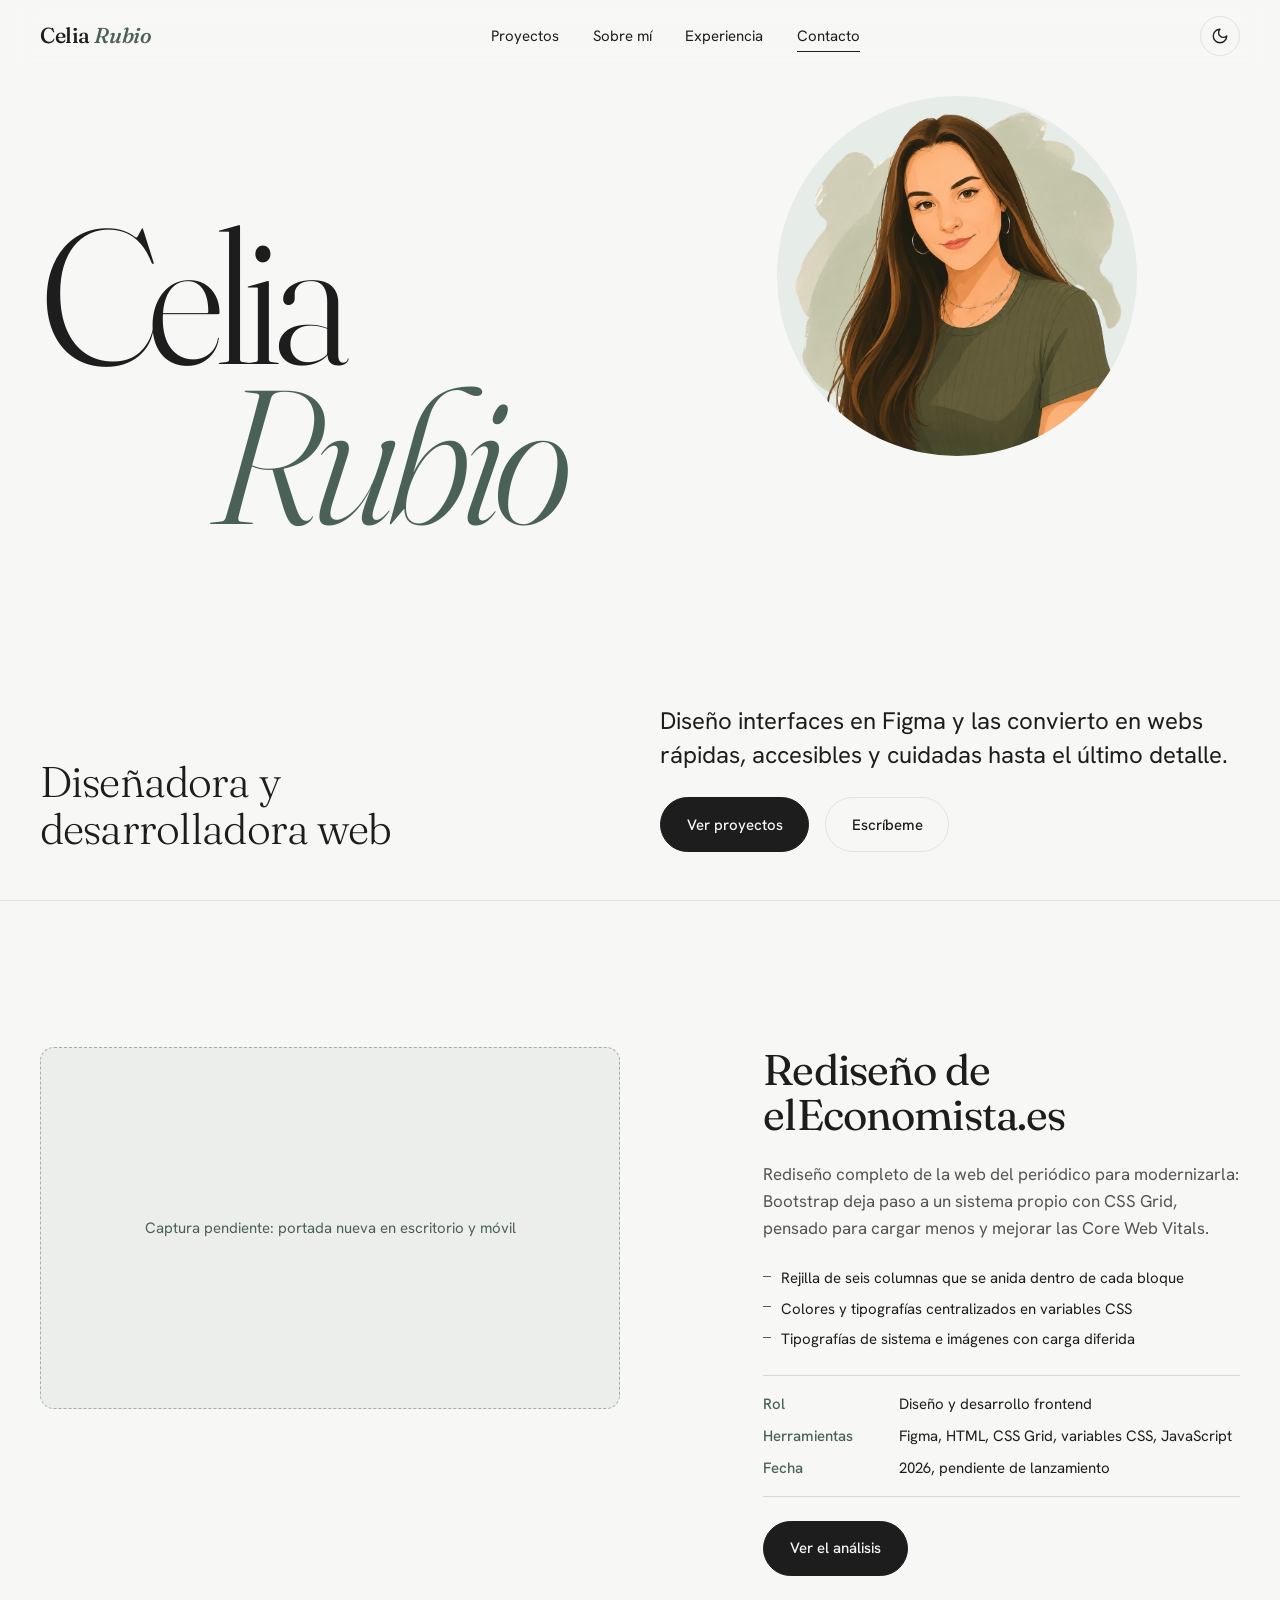
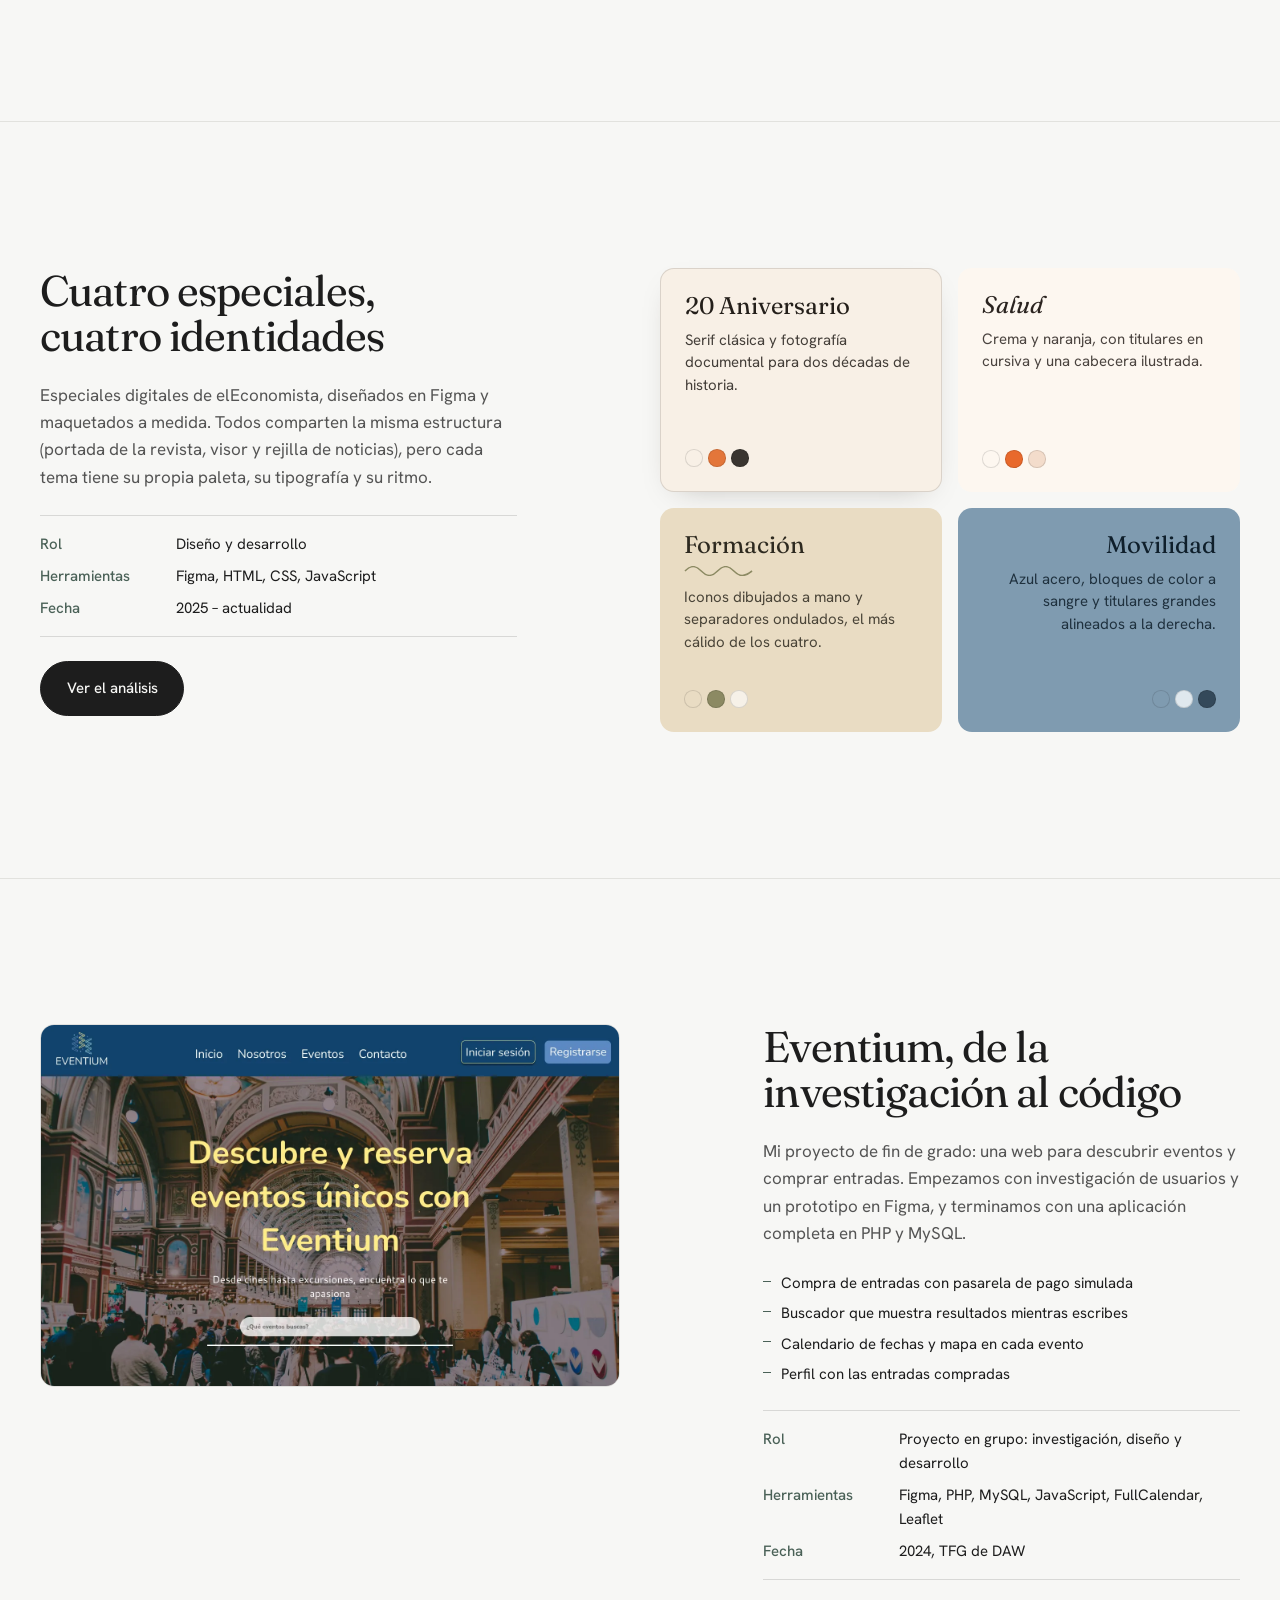
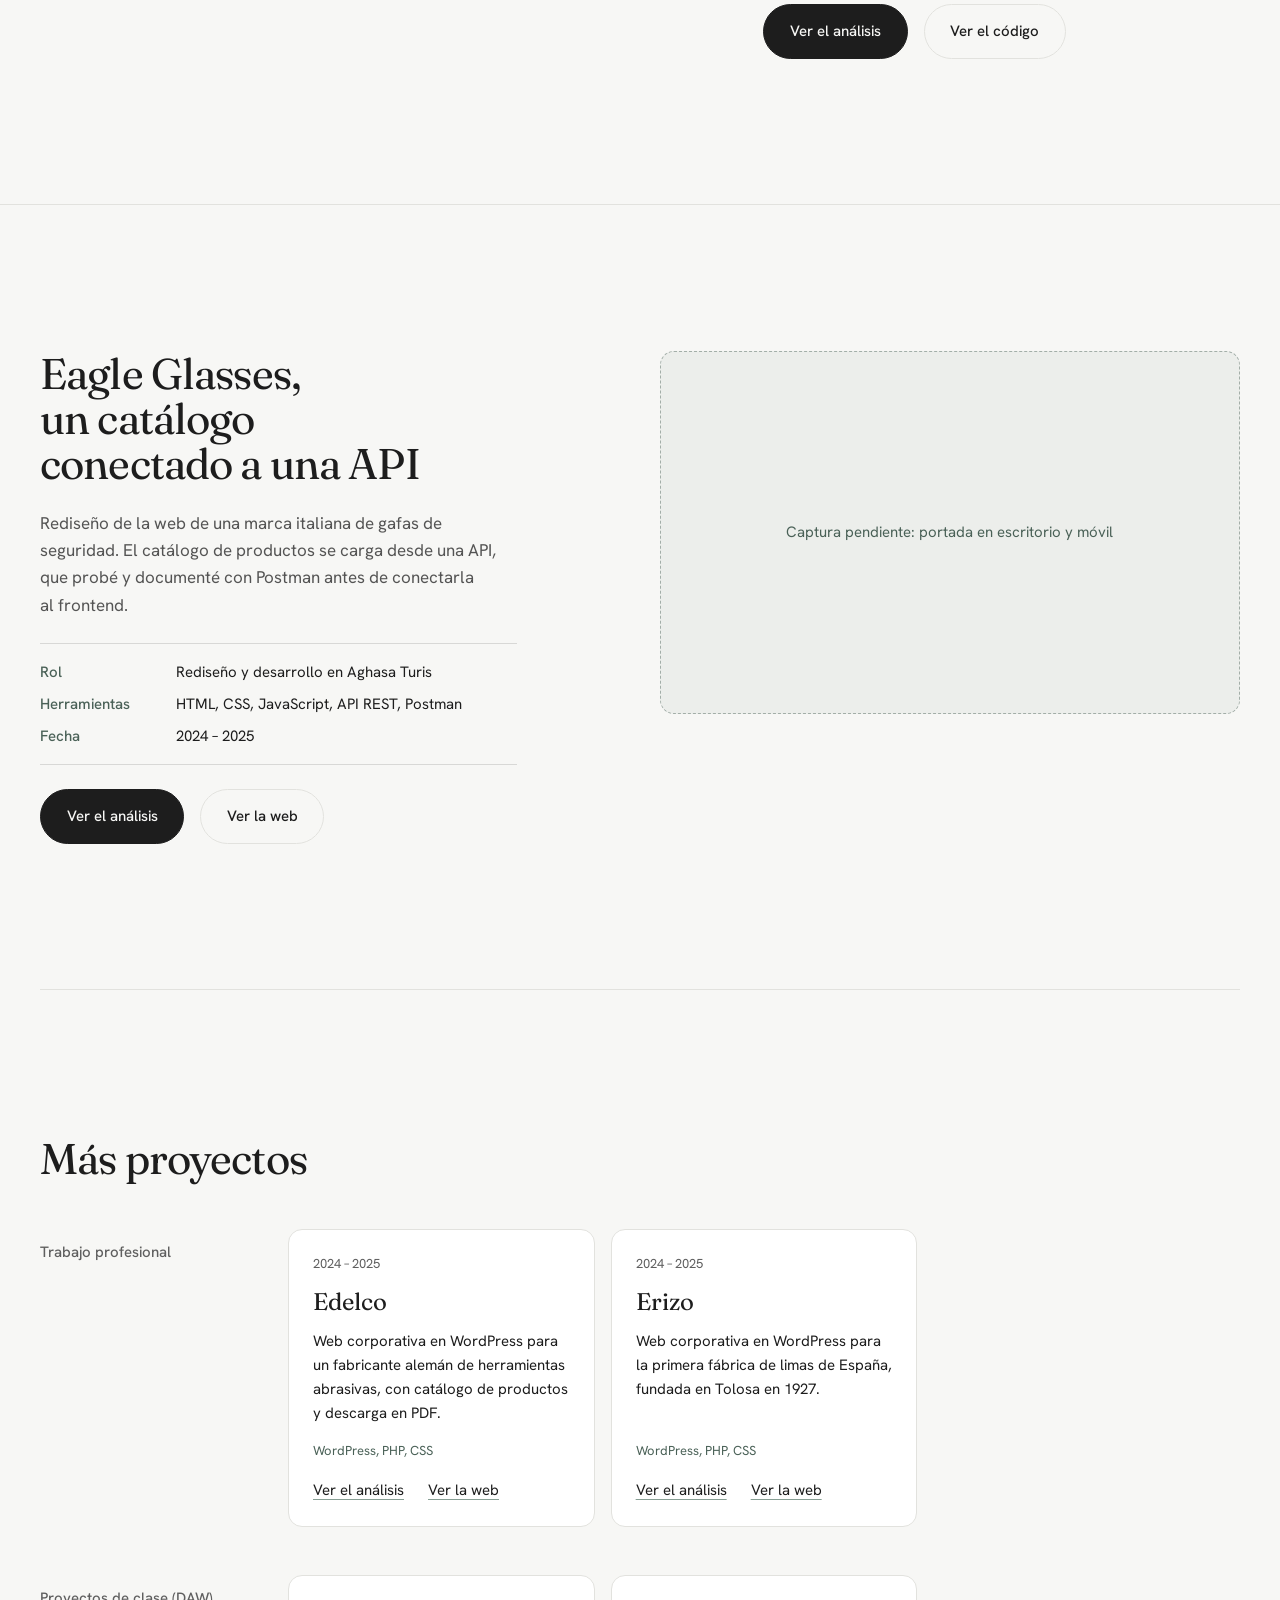
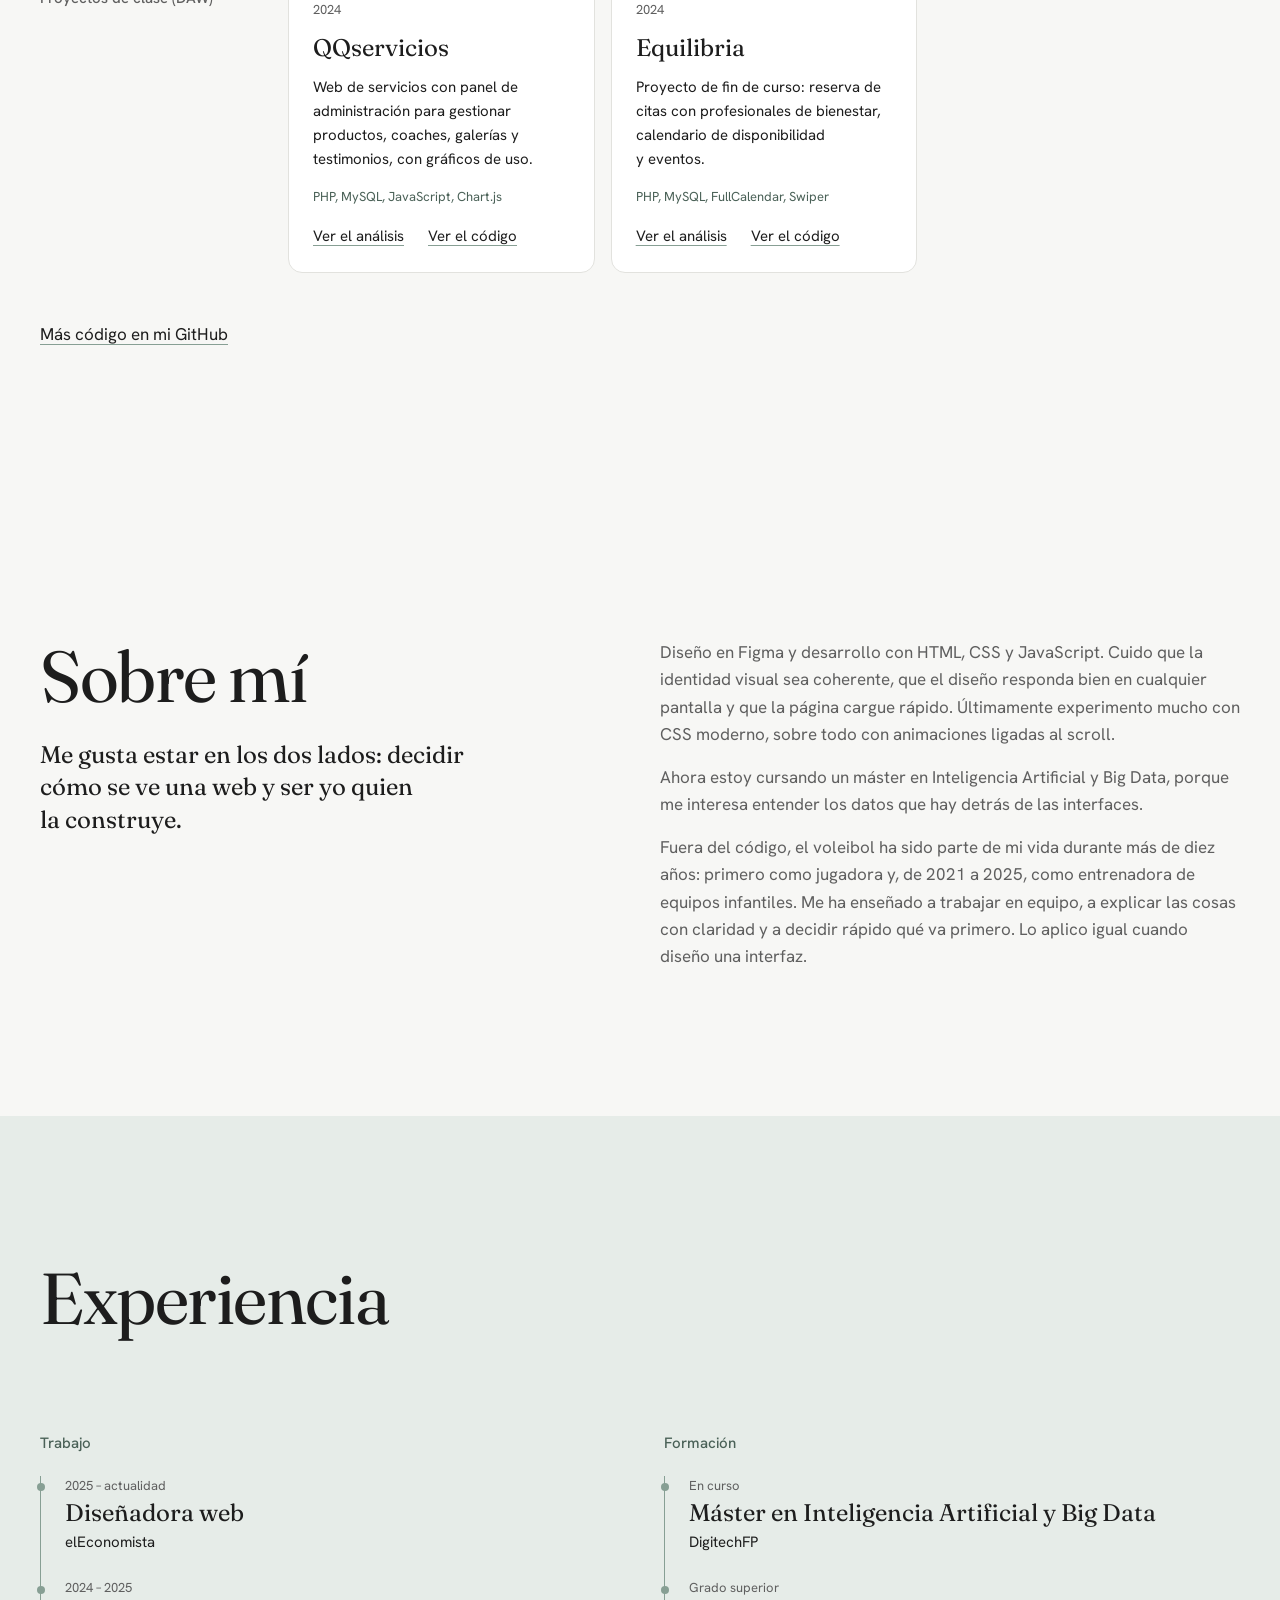
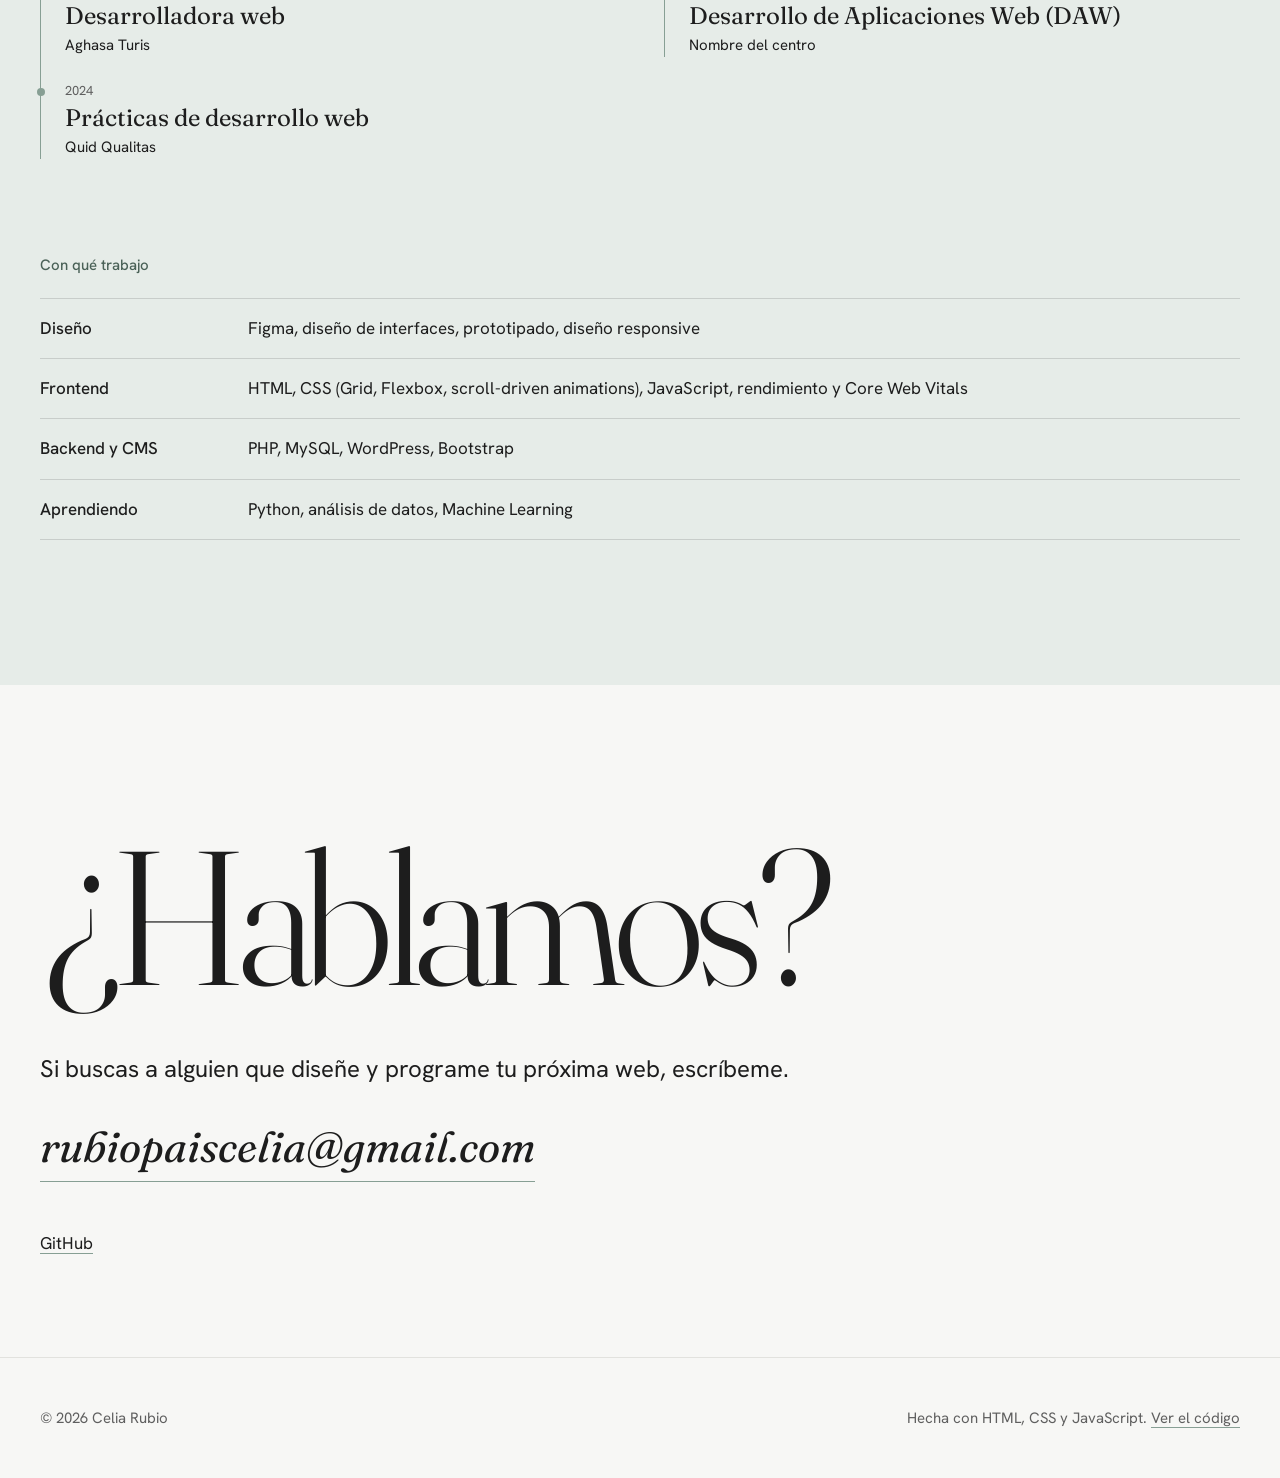
==== index.html @ c2927ffb "cambios diseño nuevo" ====
<!DOCTYPE html>
<html lang="es">

<head>
    <meta charset="UTF-8">
    <meta name="viewport" content="width=device-width, initial-scale=1.0">
    <title>Celia Rubio · Diseño y desarrollo web</title>
    <meta name="description"
        content="Portfolio de Celia Rubio, diseñadora web y desarrolladora frontend. Diseño en Figma y programo los especiales digitales de elEconomista.">
    <meta name="theme-color" content="#f7f7f5">
    <link rel="icon" href="assets/img/favicon.svg" type="image/svg+xml">

    <!-- Tema: se aplica aquí, antes de pintar, para que no parpadee al cargar -->
    <script>
        (function () {
            let theme = null;
            try {
                theme = localStorage.getItem("theme");
            } catch (error) { }

            const prefersDark = window.matchMedia("(prefers-color-scheme: dark)").matches;

            if (theme === "dark" || (!theme && prefersDark)) {
                document.documentElement.classList.add("dark-mode");
            }
        })();
    </script>

    <!-- Tipografías -->
    <link rel="preconnect" href="https://fonts.googleapis.com">
    <link rel="preconnect" href="https://fonts.gstatic.com" crossorigin>
    <link
        href="https://fonts.googleapis.com/css2?family=Fraunces:ital,opsz,wght@0,9..144,100..700;1,9..144,100..700&family=Hanken+Grotesk:wght@400;500;600&display=swap"
        rel="stylesheet">

    <!-- CSS -->
    <link rel="stylesheet" href="css/variables.css">
    <link rel="stylesheet" href="css/base.css">
    <link rel="stylesheet" href="css/components.css">
    <link rel="stylesheet" href="css/home.css">
</head>

<body>

    <a href="#contenido" class="skip-link">Saltar al contenido</a>

    <header class="header">

        <div class="container">

            <nav class="navbar" aria-label="Principal">

                <a href="#inicio" class="wordmark" aria-label="Celia Rubio, ir al inicio">
                    Celia <span>Rubio</span>
                </a>

                <ul class="nav-menu">
                    <li><a href="#proyectos">Proyectos</a></li>
                    <li><a href="#sobre-mi">Sobre mí</a></li>
                    <li><a href="#experiencia">Experiencia</a></li>
                    <li><a href="#contacto">Contacto</a></li>
                </ul>

                <button class="theme-btn" type="button" aria-label="Activar modo oscuro">
                    <svg class="icon-moon" viewBox="0 0 24 24" fill="none" stroke="currentColor" stroke-width="1.8"
                        stroke-linecap="round" stroke-linejoin="round" aria-hidden="true">
                        <path d="M12 3a6 6 0 0 0 9 9 9 9 0 1 1-9-9z" />
                    </svg>
                    <svg class="icon-sun" viewBox="0 0 24 24" fill="none" stroke="currentColor" stroke-width="1.8"
                        stroke-linecap="round" stroke-linejoin="round" aria-hidden="true">
                        <circle cx="12" cy="12" r="4" />
                        <path
                            d="M12 2v2M12 20v2M4.9 4.9l1.4 1.4M17.7 17.7l1.4 1.4M2 12h2M20 12h2M4.9 19.1l1.4-1.4M17.7 6.3l1.4-1.4" />
                    </svg>
                </button>

            </nav>

        </div>

        <span class="progress" aria-hidden="true"></span>

    </header>

    <main id="contenido">

        <!-- ===========================
             INICIO
        =========================== -->

        <section class="hero" id="inicio">

            <div class="container hero-grid">

                <h1 class="hero-name">
                    <span class="hero-line">Celia</span>
                    <span class="hero-line">Rubio</span>
                </h1>

                <img src="assets/img/fotoPerfDibj.png" alt="Ilustración de Celia Rubio" class="hero-photo" width="500"
                    height="500" fetchpriority="high">

                <p class="hero-role">Diseñadora y desarrolladora web</p>

                <div class="hero-intro">

                    <p class="hero-lead">
                        Diseño interfaces en Figma y las convierto en webs rápidas, accesibles y cuidadas hasta
                        el último detalle.
                    </p>

                    <div class="hero-actions">
                        <a href="#proyectos" class="btn">Ver proyectos</a>
                        <a href="#contacto" class="btn btn-outline">Escríbeme</a>
                    </div>

                </div>

            </div>

        </section>

        <!-- ===========================
             PROYECTOS
        =========================== -->

        <section class="projects" id="proyectos" aria-labelledby="proyectos-titulo">

            <h2 id="proyectos-titulo" class="visually-hidden">Proyectos</h2>

            <!-- PROYECTO DESTACADO · REDISEÑO ELECONOMISTA -->

            <article class="feature feature--reverse" id="rediseno" data-tone="rediseno"
                aria-labelledby="rediseno-titulo">

                <div class="container feature-grid">

                    <div class="feature-head">

                        <h3 class="feature-title" id="rediseno-titulo">
                            Rediseño de elEconomista.es
                        </h3>

                        <p>
                            Rediseño completo de la web del periódico para modernizarla: Bootstrap deja paso a
                            un sistema propio con CSS Grid, pensado para cargar menos y mejorar las
                            Core Web Vitals.
                        </p>

                        <ul class="feature-list">
                            <li>Rejilla de seis columnas que se anida dentro de cada bloque</li>
                            <li>Colores y tipografías centralizados en variables CSS</li>
                            <li>Tipografías de sistema e imágenes con carga diferida</li>
                        </ul>

                        <dl class="feature-meta">
                            <div>
                                <dt>Rol</dt>
                                <dd>Diseño y desarrollo frontend</dd>
                            </div>
                            <div>
                                <dt>Herramientas</dt>
                                <dd>Figma, HTML, CSS Grid, variables CSS, JavaScript</dd>
                            </div>
                            <div>
                                <dt>Fecha</dt>
                                <dd>2026, pendiente de lanzamiento</dd>
                            </div>
                        </dl>

                        <!-- TODO: cuando se publique, añadir aquí el enlace "Ver la web" -->
                        <div class="feature-links">
                            <a href="proyectos/rediseno-eleconomista.html" class="btn">Ver el análisis</a>
                        </div>

                    </div>

                    <!-- TODO: sustituir por <img> cuando tengas la captura (ver la guía de capturas) -->
                    <div class="media-placeholder">
                        <span>Captura pendiente: portada nueva en escritorio y móvil</span>
                    </div>

                </div>

            </article>

            <!-- PROYECTO DESTACADO · ESPECIALES ELECONOMISTA -->

            <article class="feature" id="especiales" data-tone="economista" aria-labelledby="especiales-titulo">

                <div class="container feature-grid">

                    <div class="feature-head">

                        <h3 class="feature-title" id="especiales-titulo">
                            Cuatro especiales, cuatro identidades
                        </h3>

                        <p>
                            Especiales digitales de elEconomista, diseñados en Figma y maquetados a medida.
                            Todos comparten la misma estructura (portada de la revista, visor y rejilla de
                            noticias), pero cada tema tiene su propia paleta, su tipografía y su ritmo.
                        </p>

                        <dl class="feature-meta">
                            <div>
                                <dt>Rol</dt>
                                <dd>Diseño y desarrollo</dd>
                            </div>
                            <div>
                                <dt>Herramientas</dt>
                                <dd>Figma, HTML, CSS, JavaScript</dd>
                            </div>
                            <div>
                                <dt>Fecha</dt>
                                <dd>2025 – actualidad</dd>
                            </div>
                        </dl>

                        <div class="feature-links">
                            <a href="proyectos/especiales-eleconomista.html" class="btn">Ver el análisis</a>
                        </div>

                    </div>

                    <!-- TODO: revisar los colores de cada especial con los hex reales de tu Figma -->
                    <ul class="specials" aria-label="Especiales">

                        <li>
                            <a href="https://www.eleconomista.es/especiales/20Aniversario/"
                                class="special special--aniversario" target="_blank" rel="noopener">
                                <span class="special-name">20 Aniversario</span>
                                <span class="special-desc">Serif clásica y fotografía documental para dos
                                    décadas de historia.</span>
                                <span class="special-swatches" aria-hidden="true"><i></i><i></i><i></i></span>
                                <span class="visually-hidden">(se abre en una pestaña nueva)</span>
                            </a>
                        </li>

                        <li>
                            <a href="https://www.eleconomista.es/salud-bienestar/noticias/13887570/04/26/especial-salud-2026.html"
                                class="special special--salud" target="_blank" rel="noopener">
                                <span class="special-name">Salud</span>
                                <span class="special-desc">Crema y naranja, con titulares en cursiva y una
                                    cabecera ilustrada.</span>
                                <span class="special-swatches" aria-hidden="true"><i></i><i></i><i></i></span>
                                <span class="visually-hidden">(se abre en una pestaña nueva)</span>
                            </a>
                        </li>

                        <li>
                            <a href="https://www.eleconomista.es/actualidad/noticias/14014650/09/26/especial-formacion-2026.html"
                                class="special special--formacion" target="_blank" rel="noopener">
                                <span class="special-name">Formación</span>
                                <span class="special-desc">Iconos dibujados a mano y separadores ondulados,
                                    el más cálido de los cuatro.</span>
                                <span class="special-swatches" aria-hidden="true"><i></i><i></i><i></i></span>
                                <span class="visually-hidden">(se abre en una pestaña nueva)</span>
                            </a>
                        </li>

                        <li>
                            <a href="https://www.eleconomista.es/actualidad/noticias/13975781/06/26/especial-movilidad-2026.html"
                                class="special special--movilidad" target="_blank" rel="noopener">
                                <span class="special-name">Movilidad</span>
                                <span class="special-desc">Azul acero, bloques de color a sangre y titulares
                                    grandes alineados a la derecha.</span>
                                <span class="special-swatches" aria-hidden="true"><i></i><i></i><i></i></span>
                                <span class="visually-hidden">(se abre en una pestaña nueva)</span>
                            </a>
                        </li>

                    </ul>

                </div>

            </article>

            <!-- PROYECTO DESTACADO · EVENTIUM -->

            <article class="feature feature--reverse" id="eventium" data-tone="eventium"
                aria-labelledby="eventium-titulo">

                <div class="container feature-grid">

                    <div class="feature-head">

                        <h3 class="feature-title" id="eventium-titulo">
                            Eventium, de la investigación al código
                        </h3>

                        <p>
                            Mi proyecto de fin de grado: una web para descubrir eventos y comprar entradas.
                            Empezamos con investigación de usuarios y un prototipo en Figma, y terminamos con
                            una aplicación completa en PHP y MySQL.
                        </p>

                        <ul class="feature-list">
                            <li>Compra de entradas con pasarela de pago simulada</li>
                            <li>Buscador que muestra resultados mientras escribes</li>
                            <li>Calendario de fechas y mapa en cada evento</li>
                            <li>Perfil con las entradas compradas</li>
                        </ul>

                        <!-- TODO: concretar qué parte hiciste tú dentro del grupo -->
                        <dl class="feature-meta">
                            <div>
                                <dt>Rol</dt>
                                <dd>Proyecto en grupo: investigación, diseño y desarrollo</dd>
                            </div>
                            <div>
                                <dt>Herramientas</dt>
                                <dd>Figma, PHP, MySQL, JavaScript, FullCalendar, Leaflet</dd>
                            </div>
                            <div>
                                <dt>Fecha</dt>
                                <dd>2024, TFG de DAW</dd>
                            </div>
                        </dl>

                        <div class="feature-links">
                            <a href="proyectos/eventium.html" class="btn">Ver el análisis</a>
                            <a href="https://github.com/rubiocelia/eventium" class="btn btn-outline" target="_blank"
                                rel="noopener">Ver el código</a>
                        </div>

                    </div>

                    <img src="assets/img/proyectos/eventium/figma-portada.webp"
                        alt="Mockup en Figma de la portada de Eventium: buscador sobre una foto de un evento"
                        class="feature-image" width="1440" height="900" loading="lazy">

                </div>

            </article>

            <!-- PROYECTO DESTACADO · EAGLE GLASSES -->

            <article class="feature" id="eagle" data-tone="eagle" aria-labelledby="eagle-titulo">

                <div class="container feature-grid">

                    <div class="feature-head">

                        <h3 class="feature-title" id="eagle-titulo">
                            Eagle Glasses, un catálogo conectado a una API
                        </h3>

                        <p>
                            Rediseño de la web de una marca italiana de gafas de seguridad. El catálogo de
                            productos se carga desde una API, que probé y documenté con Postman antes de
                            conectarla al frontend.
                        </p>

                        <!-- TODO: confirmar el rol y si los idiomas y el selector de gafas fueron cosa tuya -->
                        <dl class="feature-meta">
                            <div>
                                <dt>Rol</dt>
                                <dd>Rediseño y desarrollo en Aghasa Turis</dd>
                            </div>
                            <div>
                                <dt>Herramientas</dt>
                                <dd>HTML, CSS, JavaScript, API REST, Postman</dd>
                            </div>
                            <div>
                                <dt>Fecha</dt>
                                <dd>2024 – 2025</dd>
                            </div>
                        </dl>

                        <div class="feature-links">
                            <a href="proyectos/eagle-glasses.html" class="btn">Ver el análisis</a>
                            <a href="https://www.eagle-glasses.com/" class="btn btn-outline" target="_blank"
                                rel="noopener">Ver la web</a>
                        </div>

                    </div>

                    <!-- TODO: sustituir por <img> cuando tengas la captura (ver la guía de capturas) -->
                    <div class="media-placeholder">
                        <span>Captura pendiente: portada en escritorio y móvil</span>
                    </div>

                </div>

            </article>

            <!-- MÁS PROYECTOS -->

            <div class="container more-projects">

                <h3 class="more-title">Más proyectos</h3>

                <div class="project-group">

                    <h4>Trabajo profesional</h4>

                    <ul class="project-row">

                        <li>
                            <article class="project-card">
                                <span class="project-year">2024 – 2025</span>
                                <h5 class="project-name">Edelco</h5>
                                <p class="project-desc">Web corporativa en WordPress para un fabricante alemán de
                                    herramientas abrasivas, con catálogo de productos y descarga en PDF.</p>
                                <span class="project-tags">WordPress, PHP, CSS</span>
                                <div class="project-links">
                                    <a href="proyectos/edelco.html" class="text-link">Ver el análisis</a>
                                    <a href="https://www.edelco.eu/" class="text-link" target="_blank"
                                        rel="noopener">Ver la web</a>
                                </div>
                            </article>
                        </li>

                        <!-- TODO: confirmar el año de Erizo -->
                        <li>
                            <article class="project-card">
                                <span class="project-year">2024 – 2025</span>
                                <h5 class="project-name">Erizo</h5>
                                <p class="project-desc">Web corporativa en WordPress para la primera fábrica de limas de
                                    España, fundada en Tolosa en 1927.</p>
                                <span class="project-tags">WordPress, PHP, CSS</span>
                                <div class="project-links">
                                    <a href="proyectos/erizo.html" class="text-link">Ver el análisis</a>
                                    <a href="https://www.erizo1927.com/" class="text-link" target="_blank"
                                        rel="noopener">Ver la web</a>
                                </div>
                            </article>
                        </li>

                    </ul>

                </div>

                <div class="project-group">

                    <h4>Proyectos de clase (DAW)</h4>

                    <!-- TODO: si QQservicios fue para Quid Qualitas, pasarlo a "Trabajo profesional" -->
                    <ul class="project-row">

                        <li>
                            <article class="project-card">
                                <span class="project-year">2024</span>
                                <h5 class="project-name">QQservicios</h5>
                                <p class="project-desc">Web de servicios con panel de administración para gestionar
                                    productos, coaches, galerías y testimonios, con gráficos de uso.</p>
                                <span class="project-tags">PHP, MySQL, JavaScript, Chart.js</span>
                                <div class="project-links">
                                    <a href="proyectos/qqservicios.html" class="text-link">Ver el análisis</a>
                                    <a href="https://github.com/rubiocelia/QQservicios" class="text-link"
                                        target="_blank" rel="noopener">Ver el código</a>
                                </div>
                            </article>
                        </li>

                        <li>
                            <article class="project-card">
                                <span class="project-year">2024</span>
                                <h5 class="project-name">Equilibria</h5>
                                <p class="project-desc">Proyecto de fin de curso: reserva de citas con profesionales de
                                    bienestar, calendario de disponibilidad y eventos.</p>
                                <span class="project-tags">PHP, MySQL, FullCalendar, Swiper</span>
                                <div class="project-links">
                                    <a href="proyectos/equilibria.html" class="text-link">Ver el análisis</a>
                                    <a href="https://github.com/rubiocelia/Equlibria" class="text-link" target="_blank"
                                        rel="noopener">Ver el código</a>
                                </div>
                            </article>
                        </li>

                    </ul>

                </div>

                <a href="https://github.com/rubiocelia" class="text-link" target="_blank" rel="noopener">
                    Más código en mi GitHub
                </a>

            </div>

        </section>

        <!-- ===========================
             SOBRE MÍ
        =========================== -->

        <section class="section about" id="sobre-mi" aria-labelledby="sobre-mi-titulo">

            <div class="container about-grid">

                <div class="about-head">

                    <h2 id="sobre-mi-titulo">Sobre mí</h2>

                    <p class="about-lead">
                        Me gusta estar en los dos lados: decidir cómo se ve una web y ser yo quien la
                        construye.
                    </p>

                </div>

                <div class="about-text">

                    <p>
                        Diseño en Figma y desarrollo con HTML, CSS y JavaScript. Cuido que la identidad visual
                        sea coherente, que el diseño responda bien en cualquier pantalla y que la página cargue
                        rápido. Últimamente experimento mucho con CSS moderno, sobre todo con animaciones
                        ligadas al scroll.
                    </p>

                    <p>
                        Ahora estoy cursando un máster en Inteligencia Artificial y Big Data, porque me interesa
                        entender los datos que hay detrás de las interfaces.
                    </p>

                    <p>
                        Fuera del código, el voleibol ha sido parte de mi vida durante más de diez años: primero
                        como jugadora y, de 2021 a 2025, como entrenadora de equipos infantiles. Me ha enseñado
                        a trabajar en equipo, a explicar las cosas con claridad y a decidir rápido qué va
                        primero. Lo aplico igual cuando diseño una interfaz.
                    </p>

                </div>

            </div>

        </section>

        <!-- ===========================
             EXPERIENCIA
        =========================== -->

        <section class="section experience" id="experiencia" aria-labelledby="experiencia-titulo">

            <div class="container experience-grid">

                <h2 id="experiencia-titulo">Experiencia</h2>

                <div class="experience-cols">

                    <div>

                        <h3 class="experience-subtitle">Trabajo</h3>

                        <ol class="timeline">
                            <li>
                                <span class="timeline-date">2025 – actualidad</span>
                                <span class="timeline-role">Diseñadora web</span>
                                <span class="timeline-place">elEconomista</span>
                            </li>
                            <li>
                                <span class="timeline-date">2024 – 2025</span>
                                <span class="timeline-role">Desarrolladora web</span>
                                <span class="timeline-place">Aghasa Turis</span>
                            </li>
                            <li>
                                <span class="timeline-date">2024</span>
                                <span class="timeline-role">Prácticas de desarrollo web</span>
                                <span class="timeline-place">Quid Qualitas</span>
                            </li>
                        </ol>

                    </div>

                    <div>

                        <h3 class="experience-subtitle">Formación</h3>

                        <!-- TODO: añadir los años del grado y el nombre del centro -->
                        <ol class="timeline">
                            <li>
                                <span class="timeline-date">En curso</span>
                                <span class="timeline-role">Máster en Inteligencia Artificial y Big Data</span>
                                <span class="timeline-place">DigitechFP</span>
                            </li>
                            <li>
                                <span class="timeline-date">Grado superior</span>
                                <span class="timeline-role">Desarrollo de Aplicaciones Web (DAW)</span>
                                <span class="timeline-place">Nombre del centro</span>
                            </li>
                        </ol>

                    </div>

                </div>

                <div class="skills">

                    <h3 class="experience-subtitle">Con qué trabajo</h3>

                    <dl class="skills-list">
                        <div>
                            <dt>Diseño</dt>
                            <dd>Figma, diseño de interfaces, prototipado, diseño responsive</dd>
                        </div>
                        <div>
                            <dt>Frontend</dt>
                            <dd>HTML, CSS (Grid, Flexbox, scroll-driven animations), JavaScript, rendimiento y
                                Core Web Vitals</dd>
                        </div>
                        <div>
                            <dt>Backend y CMS</dt>
                            <dd>PHP, MySQL, WordPress, Bootstrap</dd>
                        </div>
                        <div>
                            <dt>Aprendiendo</dt>
                            <dd>Python, análisis de datos, Machine Learning</dd>
                        </div>
                    </dl>

                </div>

            </div>

        </section>

        <!-- ===========================
             CONTACTO
        =========================== -->

        <section class="section contact" id="contacto" aria-labelledby="contacto-titulo">

            <div class="container">

                <h2 id="contacto-titulo" class="contact-title">¿Hablamos?</h2>

                <p class="contact-text">
                    Si buscas a alguien que diseñe y programe tu próxima web, escríbeme.
                </p>

                <a href="mailto:rubiopaiscelia@gmail.com" class="contact-mail">rubiopaiscelia@gmail.com</a>

                <ul class="contact-links">
                    <!-- TODO: poner la URL real de LinkedIn y descomentar -->
                    <!-- <li><a href="https://www.linkedin.com/in/TU-USUARIO/" class="text-link" target="_blank" rel="noopener">LinkedIn</a></li> -->
                    <li><a href="https://github.com/rubiocelia" class="text-link" target="_blank"
                            rel="noopener">GitHub</a></li>
                </ul>

            </div>

        </section>

    </main>

    <footer class="footer">

        <div class="container">
            <p>© 2026 Celia Rubio</p>
            <p>
                Hecha con HTML, CSS y JavaScript.
                <a href="https://github.com/rubiocelia/web-portfolio" class="text-link" target="_blank"
                    rel="noopener">Ver el código</a>
            </p>
        </div>

    </footer>

    <script src="js/main.js"></script>

</body>

</html>
---- css/variables.css ----
/* ===========================
   VARIABLES
   Tokens de diseño: todo color, tipografía y medida
   sale de aquí. Si cambias un valor, cambia en toda la web.
=========================== */

:root {
  /* COLORES · paleta salvia */

  --color-primary: #879f94;
  --color-primary-dark: #6f877d;
  --color-primary-light: #a5b8af;
  --color-primary-ink: #4a6157; /* salvia oscuro: el único que pasa contraste AA como texto sobre claro */
  --color-primary-wash: #e6ece8;

  --color-background: #f7f7f5;
  --color-surface: #ffffff;

  --color-text: #1d1d1d;
  --color-text-light: #5f5f5f;

  --color-border: #e2e2de;

  /* TONO DE SECCIÓN
     El JS cambia data-tone en <html> según el proyecto visible
     y estos tres valores cambian con él (ver bloque TONOS). */

  --tone-bg: var(--color-background);
  --tone-ink: var(--color-text);
  --tone-accent: var(--color-primary-ink);

  /* TIPOGRAFÍA */

  --font-display: "Fraunces", Georgia, serif;
  --font-body: "Hanken Grotesk", system-ui, sans-serif;

  /* Escala fluida: crece con el ancho de pantalla entre un mínimo y un máximo */
  --fs-xs: 0.8125rem;
  --fs-sm: 0.9375rem;
  --fs-md: 1.0625rem;
  --fs-lg: clamp(1.25rem, 1.1rem + 0.6vw, 1.5rem);
  --fs-xl: clamp(1.75rem, 1.4rem + 1.6vw, 2.75rem);
  --fs-2xl: clamp(2.5rem, 1.8rem + 3.4vw, 4.5rem);
  --fs-hero: clamp(4rem, 1.5rem + 13vw, 13.5rem);

  /* PESOS */

  --fw-regular: 400;
  --fw-medium: 500;
  --fw-semibold: 600;

  /* ESPACIADO */

  --space-xs: 0.5rem;
  --space-sm: 1rem;
  --space-md: 1.5rem;
  --space-lg: clamp(2rem, 1.5rem + 2vw, 3rem);
  --space-xl: clamp(4rem, 3rem + 4vw, 7rem);
  --space-section: clamp(5rem, 3.5rem + 7vw, 10rem);

  /* LAYOUT */

  --container: 1240px;
  --gutter: clamp(1rem, 0.5rem + 2.5vw, 2.5rem);
  --header-height: 72px;
  --radius-sm: 6px;
  --radius-md: 14px;

  /* TRANSICIONES */

  --ease-out: cubic-bezier(0.22, 1, 0.36, 1);
  --transition-fast: 0.2s ease;
  --transition: 0.35s var(--ease-out);
  --transition-tone: 0.8s ease;
}

/* ===========================
   MODO OSCURO
   Va en <html> (no en <body>) para poder aplicarlo
   en el <head> antes de pintar y evitar el parpadeo.
=========================== */

:root.dark-mode {
  --color-primary-ink: #a5b8af;
  --color-primary-wash: #24302b;

  --color-background: #141615;
  --color-surface: #1c1f1d;

  --color-text: #ecedea;
  --color-text-light: #a3a8a4;

  --color-border: #2d322f;
}

/* ===========================
   TONOS
   Un tono por proyecto. En modo claro cambian el fondo;
   en modo oscuro solo el acento, para no deslumbrar.
=========================== */

:root[data-tone="economista"] {
  --tone-bg: #f6efe6;
  --tone-ink: #2a211b;
  --tone-accent: #b4541f;
}

:root[data-tone="eventium"] {
  --tone-bg: #eaf1f7;
  --tone-ink: #11283b;
  --tone-accent: #11446e;
}

:root[data-tone="eagle"] {
  --tone-bg: #ecedef;
  --tone-ink: #16181c;
  --tone-accent: #2f3640;
}

:root[data-tone="rediseno"] {
  --tone-bg: #fff4ec;
  --tone-ink: #2a1d14;
  --tone-accent: #b84800;
}

:root[data-tone="edelco"] {
  --tone-bg: #eef1f6;
  --tone-ink: #0b1a33;
  --tone-accent: #021e4f;
}

:root[data-tone="erizo"] {
  --tone-bg: #f0efed;
  --tone-ink: #1f1d1b;
  --tone-accent: #5b4d40;
}

:root[data-tone="qqservicios"] {
  --tone-bg: #ecf6f4;
  --tone-ink: #1b1a3a;
  --tone-accent: #2a255b;
}

:root[data-tone="equilibria"] {
  --tone-bg: #eff4ee;
  --tone-ink: #1d2a24;
  --tone-accent: #4d6a5c;
}

:root.dark-mode[data-tone] {
  --tone-bg: var(--color-background);
  --tone-ink: var(--color-text);
}

:root.dark-mode[data-tone="economista"] {
  --tone-accent: #f0a06b;
}

:root.dark-mode[data-tone="eventium"] {
  --tone-accent: #8db4e0;
}

:root.dark-mode[data-tone="eagle"] {
  --tone-accent: #c3c9d1;
}

:root.dark-mode[data-tone="rediseno"] {
  --tone-accent: #ff9a52;
}

:root.dark-mode[data-tone="edelco"] {
  --tone-accent: #9bb4de;
}

:root.dark-mode[data-tone="erizo"] {
  --tone-accent: #cdbba7;
}

:root.dark-mode[data-tone="qqservicios"] {
  --tone-accent: #7fd1c5;
}

:root.dark-mode[data-tone="equilibria"] {
  --tone-accent: #a5c2b3;
}
---- css/base.css ----
/* ===========================
   RESET
=========================== */

*,
*::before,
*::after {
  margin: 0;
  padding: 0;
  box-sizing: border-box;
}

html {
  scroll-behavior: smooth;
  scroll-padding-top: calc(var(--header-height) + 1rem); /* que las anclas no queden debajo del header fijo */
  -webkit-text-size-adjust: 100%;
}

body {
  min-height: 100vh;
  background: var(--tone-bg);
  color: var(--tone-ink);
  font-family: var(--font-body);
  font-size: var(--fs-md);
  line-height: 1.6;
  -webkit-font-smoothing: antialiased;
  transition:
    background-color var(--transition-tone),
    color var(--transition-tone);
}

img,
svg {
  display: block;
  max-width: 100%;
}

a {
  color: inherit;
  text-decoration: none;
}

ul,
ol {
  list-style: none;
}

button {
  font: inherit;
  color: inherit;
  background: none;
  border: none;
  cursor: pointer;
}

/* ===========================
   TIPOGRAFÍA
=========================== */

h1,
h2,
h3,
h4 {
  font-family: var(--font-display);
  font-weight: var(--fw-regular);
  line-height: 1.05;
  letter-spacing: -0.02em;
  font-optical-sizing: auto; /* Fraunces ajusta su diseño al tamaño: fina en grande, robusta en pequeño */
}

h2 {
  font-size: var(--fs-2xl);
}

h3 {
  font-size: var(--fs-xl);
}

p {
  max-width: 62ch;
  text-wrap: pretty;
}

/* ===========================
   LAYOUT
=========================== */

.container {
  width: min(var(--container), 100% - 2 * var(--gutter));
  margin-inline: auto;
}

.section {
  padding-block: var(--space-section);
}

/* ===========================
   ACCESIBILIDAD
=========================== */

/* Foco visible solo al navegar con teclado */
:focus-visible {
  outline: 2px solid var(--color-primary-ink);
  outline-offset: 4px;
  border-radius: 2px;
}

/* Enlace para saltar al contenido: invisible hasta que recibe foco */
.skip-link {
  position: fixed;
  top: 0.75rem;
  left: 0.75rem;
  z-index: 2000;
  padding: 0.6rem 1rem;
  background: var(--color-text);
  color: var(--color-background);
  border-radius: var(--radius-sm);
  transform: translateY(-200%);
  transition: transform var(--transition-fast);
}

.skip-link:focus-visible {
  transform: none;
}

.visually-hidden {
  position: absolute;
  width: 1px;
  height: 1px;
  overflow: hidden;
  clip-path: inset(50%);
  white-space: nowrap;
}

/* Si la persona ha pedido menos movimiento en su sistema, lo respetamos */
@media (prefers-reduced-motion: reduce) {
  *,
  *::before,
  *::after {
    animation-duration: 0.01ms !important;
    animation-iteration-count: 1 !important;
    transition-duration: 0.01ms !important;
    scroll-behavior: auto !important;
  }
}
---- css/components.css ----
/* ===========================
   COMPONENTES
   Piezas que comparten todas las páginas:
   header, botones, enlaces y footer.
=========================== */

/* ===========================
   HEADER
=========================== */

.header {
  position: fixed;
  inset: 0 0 auto 0;
  z-index: 1000;
  background-color: transparent;
  border-bottom: 1px solid transparent;
  backdrop-filter: blur(14px);
  -webkit-backdrop-filter: blur(14px);
  transition:
    background-color var(--transition),
    border-color var(--transition);
}

/* Fallback para navegadores sin scroll-driven animations: lo pone main.js */
.header.scrolled {
  background-color: color-mix(in srgb, var(--tone-bg) 86%, transparent);
  border-bottom-color: var(--color-border);
}

/* Con soporte, lo hace CSS solo: el fondo aparece en los primeros 120px de scroll */
@supports (animation-timeline: scroll()) {
  .header {
    animation: header-solid linear both;
    animation-timeline: scroll(root);
    animation-range: 0 120px;
  }
}

@keyframes header-solid {
  to {
    background-color: color-mix(in srgb, var(--tone-bg) 86%, transparent);
    border-bottom-color: var(--color-border);
  }
}

.navbar {
  display: flex;
  align-items: center;
  justify-content: space-between;
  gap: var(--space-md);
  height: var(--header-height);
}

/* Firma tipográfica: sustituye al logo en imagen */
.wordmark {
  font-family: var(--font-display);
  font-size: 1.35rem;
  font-weight: var(--fw-medium);
  letter-spacing: -0.02em;
  white-space: nowrap;
}

.wordmark span {
  color: var(--color-primary-ink);
  font-style: italic;
}

.nav-menu {
  display: flex;
  align-items: center;
  gap: clamp(1rem, 0.5rem + 2vw, 2.5rem);
  font-size: var(--fs-sm);
}

.nav-menu a {
  position: relative;
  padding-block: 0.4rem;
}

/* Subrayado que crece desde la izquierda */
.nav-menu a::after {
  content: "";
  position: absolute;
  inset: auto 0 0 0;
  height: 1px;
  background: currentColor;
  transform: scaleX(0);
  transform-origin: left;
  transition: transform var(--transition);
}

.nav-menu a:hover::after,
.nav-menu a[aria-current="true"]::after {
  transform: scaleX(1);
}

.theme-btn {
  display: grid;
  place-items: center;
  width: 40px;
  height: 40px;
  border: 1px solid var(--color-border);
  border-radius: 50%;
  transition:
    border-color var(--transition-fast),
    transform var(--transition);
}

.theme-btn:hover {
  border-color: var(--color-primary);
  transform: rotate(-20deg);
}

.theme-btn svg {
  width: 18px;
  height: 18px;
}

/* El icono cambia según el tema: luna en claro, sol en oscuro */
.theme-btn .icon-sun,
.dark-mode .theme-btn .icon-moon {
  display: none;
}

.dark-mode .theme-btn .icon-sun {
  display: block;
}

/* Barra de progreso de lectura (solo con scroll-driven animations) */
.progress {
  position: absolute;
  inset: auto 0 -1px 0;
  height: 2px;
  background: var(--tone-accent);
  transform: scaleX(0);
  transform-origin: left;
  display: none;
}

@supports (animation-timeline: scroll()) {
  .progress {
    display: block;
    animation: progress-grow linear both;
    animation-timeline: scroll(root);
  }
}

@keyframes progress-grow {
  to {
    transform: scaleX(1);
  }
}

/* ===========================
   BOTONES Y ENLACES
=========================== */

.btn {
  display: inline-flex;
  align-items: center;
  justify-content: center;
  gap: 0.6rem;
  padding: 0.9rem 1.6rem;
  background: var(--color-text);
  border: 1px solid var(--color-text);
  border-radius: 999px;
  color: var(--color-background);
  font-size: var(--fs-sm);
  font-weight: var(--fw-medium);
  transition:
    background-color var(--transition-fast),
    color var(--transition-fast),
    transform var(--transition);
}

.btn:hover {
  background: var(--color-primary-ink);
  border-color: var(--color-primary-ink);
  transform: translateY(-2px);
}

.btn-outline {
  background: transparent;
  color: var(--color-text);
  border-color: var(--color-border);
}

.btn-outline:hover {
  background: transparent;
  color: var(--color-primary-ink);
  border-color: var(--color-primary-ink);
}

/* Enlace de texto con subrayado fino que se engrosa al pasar */
.text-link {
  text-decoration: underline;
  text-decoration-thickness: 1px;
  text-underline-offset: 0.25em;
  text-decoration-color: var(--color-primary);
  transition:
    text-decoration-thickness var(--transition-fast),
    color var(--transition-fast);
}

.text-link:hover {
  color: var(--color-primary-ink);
  text-decoration-thickness: 2px;
}

/* ===========================
   CAPTURAS PENDIENTES
=========================== */

/* Hueco para las capturas que faltan */
.media-placeholder {
  display: grid;
  place-items: center;
  aspect-ratio: 16 / 10;
  padding: var(--space-md);
  border: 1px dashed color-mix(in srgb, var(--tone-accent) 45%, transparent);
  border-radius: var(--radius-md);
  background: color-mix(in srgb, var(--tone-accent) 6%, transparent);
  color: var(--tone-accent);
  font-size: var(--fs-sm);
  text-align: center;
}

/* ===========================
   FOOTER
=========================== */

.footer {
  padding-block: var(--space-lg);
  border-top: 1px solid var(--color-border);
  font-size: var(--fs-sm);
  color: var(--color-text-light);
}

.footer .container {
  display: flex;
  flex-wrap: wrap;
  justify-content: space-between;
  gap: var(--space-sm);
}

.footer p {
  max-width: none;
}

/* ===========================
   RESPONSIVE
=========================== */

@media (max-width: 720px) {
  :root {
    --header-height: 100px; /* el menú ocupa dos filas */
  }

  .navbar {
    flex-wrap: wrap;
    height: auto;
    padding-block: 0.75rem;
    row-gap: 0.25rem;
  }

  /* En móvil el menú baja a una segunda fila que se puede deslizar */
  .nav-menu {
    order: 3;
    width: 100%;
    overflow-x: auto;
    scrollbar-width: none;
    gap: 1.25rem;
  }

  .nav-menu::-webkit-scrollbar {
    display: none;
  }

  .nav-menu a {
    white-space: nowrap;
  }
}
---- css/home.css ----
/* ===========================
   HOME
   Estilos que solo usa la portada (index.html).
=========================== */

/* ===========================
   HERO
=========================== */

/* El hero ocupa exactamente la primera pantalla.
   svh = alto de pantalla "pequeño": en móvil no cambia cuando
   aparece o desaparece la barra del navegador. */
.hero {
  display: flex;
  height: 100svh;
  min-height: 32rem; /* en pantallas muy bajas, mejor que crezca a que se corte */
  padding-top: calc(var(--header-height) + var(--space-md));
  padding-bottom: var(--space-lg);
}

.hero-grid {
  display: grid;
  grid-template-columns: repeat(12, 1fr);
  grid-template-rows: 1fr auto; /* el nombre ocupa el espacio libre y el texto va abajo */
  column-gap: var(--gutter);
  row-gap: var(--space-lg);
  align-self: stretch;
}

.hero-name {
  grid-column: 1 / -1;
  align-self: center;
  /* El tamaño depende del ancho Y del alto: así cabe en cualquier pantalla */
  font-size: min(var(--fs-hero), 22svh);
  font-weight: 300;
  line-height: 0.84;
  letter-spacing: -0.05em;
}

.hero-line {
  display: block;
  animation: name-in 1.6s var(--ease-out) both;
}

/* "Rubio" entra un poco después y desplazado: la composición asimétrica
   es lo que hace que no parezca una cabecera centrada cualquiera */
.hero-line:nth-child(2) {
  margin-left: 0.9em;
  font-style: italic;
  color: var(--color-primary-ink);
  animation-delay: 0.15s;
}

/* Fraunces es una fuente variable: animamos su grosor real,
   de muy fina a su peso final, mientras se cierra el espaciado */
@keyframes name-in {
  from {
    opacity: 0;
    font-weight: 100;
    letter-spacing: 0.04em;
  }

  to {
    opacity: 1;
    font-weight: 300;
    letter-spacing: -0.05em;
  }
}

.hero-name {
  grid-row: 1;
}

/* La ilustración ocupa el hueco a la derecha del nombre */
.hero-photo {
  grid-column: 8 / 12; /* termina una columna antes del borde: queda más hacia el centro */
  grid-row: 1;
  align-self: start;
  justify-self: end;
  width: 100%;
  max-width: min(360px, 40svh);
  height: auto;
  aspect-ratio: 1;
  border-radius: 50%;
  background: var(--color-primary-wash);
  animation: fade-in 0.8s ease 0.6s both;
}

/* Rol: ocupa el hueco de abajo a la izquierda, con la misma serif del nombre */
.hero-role {
  grid-column: 1 / 7;
  grid-row: 2;
  align-self: end;
  font-family: var(--font-display);
  font-size: var(--fs-xl);
  font-weight: 300;
  line-height: 1.1;
  letter-spacing: -0.02em;
  text-wrap: balance;
  animation: fade-in 0.8s ease 0.8s both;
}

.hero-intro {
  grid-column: 7 / -1;
  align-self: end;
  grid-row: 2;
  animation: fade-in 0.8s ease 0.9s both;
}

.hero-lead {
  font-size: var(--fs-lg);
  line-height: 1.45;
}

.hero-actions {
  display: flex;
  flex-wrap: wrap;
  gap: var(--space-sm);
  margin-top: var(--space-md);
}

@keyframes fade-in {
  from {
    opacity: 0;
  }
}

/* ===========================
   PROYECTOS
=========================== */

.projects {
  border-top: 1px solid var(--color-border);
}

/* ===========================
   PROYECTO DESTACADO
   Cada .feature tiene un data-tone: al llegar a la mitad de la
   pantalla, main.js cambia el tono de toda la página.
=========================== */

.feature {
  padding-block: var(--space-section);
}

.feature + .feature {
  border-top: 1px solid var(--color-border);
}

.feature-grid {
  display: grid;
  grid-template-columns: repeat(12, 1fr);
  column-gap: var(--gutter);
  row-gap: var(--space-lg);
  align-items: start;
}

.feature-head {
  grid-column: 1 / 6;
  display: grid;
  gap: var(--space-md);
  position: sticky; /* el texto acompaña mientras pasan las imágenes */
  top: calc(var(--header-height) + var(--space-md));
}

.feature-head > p {
  color: color-mix(in srgb, var(--tone-ink) 75%, transparent);
}

.feature-grid > :last-child {
  grid-column: 7 / -1;
}

/* Proyectos alternos: el texto pasa a la derecha */
.feature--reverse .feature-head {
  grid-column: 8 / -1;
  grid-row: 1;
}

.feature--reverse .feature-grid > :last-child {
  grid-column: 1 / 7;
  grid-row: 1;
}

.feature-links {
  display: flex;
  flex-wrap: wrap;
  gap: var(--space-sm);
}

.feature-title {
  font-size: var(--fs-xl);
  text-wrap: balance;
}

.feature-list {
  display: grid;
  gap: 0.4rem;
  font-size: var(--fs-sm);
}

.feature-list li {
  padding-left: 1.1rem;
  position: relative;
}

.feature-list li::before {
  content: "";
  position: absolute;
  left: 0;
  top: 0.65em;
  width: 0.45rem;
  height: 1px;
  background: var(--tone-accent);
}

/* Ficha técnica: definición (dt) y valor (dd) en dos columnas */
.feature-meta {
  display: grid;
  gap: 0.5rem;
  padding-block: var(--space-sm);
  border-block: 1px solid color-mix(in srgb, var(--tone-ink) 14%, transparent);
  font-size: var(--fs-sm);
}

.feature-meta div {
  display: grid;
  grid-template-columns: 7.5rem 1fr;
  gap: var(--space-sm);
}

.feature-meta dt {
  color: var(--tone-accent);
  font-weight: var(--fw-medium);
}

/* ===========================
   ESPECIALES
   Cada tarjeta usa los colores de su especial.
=========================== */

.specials {
  display: grid;
  grid-template-columns: repeat(2, 1fr);
  gap: var(--space-sm);
}

.special {
  --s-bg: #ffffff;
  --s-ink: #1d1d1d;
  --s-accent: #879f94;
  --s-third: #e2e2de;

  display: flex;
  flex-direction: column;
  gap: 0.6rem;
  height: 100%;
  min-height: 14rem;
  padding: var(--space-md);
  background: var(--s-bg);
  color: var(--s-ink);
  border-radius: var(--radius-md);
  transition:
    transform var(--transition),
    box-shadow var(--transition);
}

.special:hover {
  transform: translateY(-4px);
  box-shadow: 0 18px 40px -24px rgba(0, 0, 0, 0.35);
}

.special-name {
  font-family: var(--font-display);
  font-size: var(--fs-lg);
  line-height: 1.1;
}

.special-desc {
  font-size: var(--fs-sm);
  line-height: 1.5;
  opacity: 0.85;
}

.special-swatches {
  display: flex;
  gap: 0.35rem;
  margin-top: auto;
}

.special-swatches i {
  width: 1.1rem;
  height: 1.1rem;
  border-radius: 50%;
  border: 1px solid rgba(0, 0, 0, 0.12);
}

.special-swatches i:nth-child(1) {
  background: var(--s-bg);
}

.special-swatches i:nth-child(2) {
  background: var(--s-accent);
}

.special-swatches i:nth-child(3) {
  background: var(--s-third);
}

/* Cada especial con su personalidad tipográfica */

.special--aniversario {
  --s-bg: #f8f0e6;
  --s-ink: #241f1a;
  --s-accent: #e3763a;
  --s-third: #3a3530;
}

/* Su crema es casi igual que el fondo de la sección:
   un borde fino y una sombra suave la separan sin cambiar su color */
.special--aniversario {
  border: 1px solid rgba(36, 31, 26, 0.14);
  box-shadow: 0 10px 30px -18px rgba(36, 31, 26, 0.35);
}

.special--salud {
  --s-bg: #fdf7f0;
  --s-ink: #2b2420;
  --s-accent: #e8692c;
  --s-third: #f3dccb;
}

.special--salud .special-name {
  font-style: italic;
}

.special--formacion {
  --s-bg: #e9dcc3;
  --s-ink: #2e2a20;
  --s-accent: #8c8a63;
  --s-third: #f6f1e8;
}

/* Separador ondulado dibujado con SVG, como en el especial */
.special--formacion .special-name::after {
  content: "";
  display: block;
  width: 4.5rem;
  height: 0.6rem;
  margin-top: 0.5rem;
  background: url("data:image/svg+xml,%3Csvg xmlns='http://www.w3.org/2000/svg' viewBox='0 0 72 10'%3E%3Cpath d='M1 5c6-6 11-6 17 0s11 6 17 0 11-6 17 0 11 6 19 0' fill='none' stroke='%238c8a63' stroke-width='1.6'/%3E%3C/svg%3E") no-repeat;
}

.special--movilidad {
  --s-bg: #7f9bb0;
  --s-ink: #0f1f2b;
  --s-accent: #dfe8ee;
  --s-third: #34495a;

  text-align: right;
}

.special--movilidad .special-swatches {
  justify-content: flex-end;
}

/* ===========================
   MÁS PROYECTOS
   En escritorio se ven todos; en móvil cada grupo
   se convierte en un carrusel que se desliza con el dedo.
=========================== */

.more-projects {
  display: grid;
  gap: var(--space-lg);
  padding-block: var(--space-section);
  border-top: 1px solid var(--color-border);
}

.more-title {
  font-size: var(--fs-xl);
}

.project-group {
  display: grid;
  grid-template-columns: 14rem 1fr;
  gap: var(--space-md);
}

.project-group h4 {
  font-family: var(--font-body);
  font-size: var(--fs-sm);
  font-weight: var(--fw-medium);
  letter-spacing: 0;
  color: var(--color-text-light);
  padding-top: var(--space-sm);
}

.project-row {
  display: grid;
  grid-template-columns: repeat(auto-fill, minmax(18rem, 1fr));
  gap: var(--space-sm);
}

.project-card {
  display: flex;
  flex-direction: column;
  gap: 0.5rem;
  height: 100%;
  padding: var(--space-md);
  background: var(--color-surface);
  border: 1px solid var(--color-border);
  border-radius: var(--radius-md);
  transition:
    border-color var(--transition-fast),
    transform var(--transition);
}

.project-card:hover {
  border-color: var(--color-primary);
}

.project-year,
.project-tags {
  font-size: var(--fs-xs);
  color: var(--color-text-light);
}

.project-name {
  font-family: var(--font-display);
  font-size: var(--fs-lg);
  font-weight: var(--fw-regular);
}

.project-links {
  display: flex;
  flex-wrap: wrap;
  gap: var(--space-md);
  padding-top: var(--space-xs);
  font-size: var(--fs-sm);
}

.project-desc {
  font-size: var(--fs-sm);
}

.project-tags {
  margin-top: auto;
  padding-top: 0.5rem;
  color: var(--color-primary-ink);
}

/* ===========================
   SOBRE MÍ
=========================== */

.about-grid {
  display: grid;
  grid-template-columns: repeat(12, 1fr);
  column-gap: var(--gutter);
  row-gap: var(--space-lg);
  align-items: start;
}

.about-head {
  grid-column: 1 / 6;
  align-self: start;
  display: grid;
  gap: var(--space-md);
}

.about-text {
  grid-column: 7 / -1;
  display: grid;
  gap: var(--space-sm);
}

.about-lead {
  font-family: var(--font-display);
  font-size: var(--fs-lg);
  line-height: 1.35;
}

.about-text p:not(.about-lead) {
  color: var(--color-text-light);
}

/* ===========================
   EXPERIENCIA
=========================== */

.experience {
  background: var(--color-primary-wash);
  transition: background-color var(--transition-tone);
}

.experience-grid {
  display: grid;
  gap: var(--space-xl);
}

.experience-cols {
  display: grid;
  grid-template-columns: repeat(auto-fit, minmax(min(100%, 22rem), 1fr));
  gap: var(--space-lg);
}

.experience-subtitle {
  margin-bottom: var(--space-md);
  font-family: var(--font-body);
  font-size: var(--fs-sm);
  font-weight: var(--fw-medium);
  letter-spacing: 0;
  color: var(--color-primary-ink);
}

/* Línea de tiempo: la raya vertical une las etapas en orden */
.timeline {
  display: grid;
  gap: var(--space-md);
  padding-left: var(--space-md);
  border-left: 1px solid var(--color-primary);
}

.timeline li {
  position: relative;
  display: grid;
  gap: 0.15rem;
}

.timeline li::before {
  content: "";
  position: absolute;
  left: calc(-1 * var(--space-md) - 4.5px);
  top: 0.45rem;
  width: 8px;
  height: 8px;
  border-radius: 50%;
  background: var(--color-primary);
}

.timeline-date {
  font-size: var(--fs-xs);
  color: var(--color-text-light);
}

.timeline-role {
  font-family: var(--font-display);
  font-size: var(--fs-lg);
  line-height: 1.2;
}

.timeline-place {
  font-size: var(--fs-sm);
}

.skills-list {
  display: grid;
  border-top: 1px solid color-mix(in srgb, var(--color-text) 15%, transparent);
}

.skills-list div {
  display: grid;
  grid-template-columns: 12rem 1fr;
  gap: var(--space-sm);
  padding-block: var(--space-sm);
  border-bottom: 1px solid color-mix(in srgb, var(--color-text) 15%, transparent);
}

.skills-list dt {
  font-weight: var(--fw-medium);
}

/* ===========================
   CONTACTO
=========================== */

.contact {
  padding-bottom: var(--space-xl);
}

.contact-title {
  font-size: var(--fs-hero);
  font-weight: 300;
  line-height: 0.9;
  letter-spacing: -0.05em;
}

.contact-text {
  margin-top: var(--space-lg);
  font-size: var(--fs-lg);
}

.contact-mail {
  display: inline-block;
  margin-top: var(--space-md);
  font-family: var(--font-display);
  font-size: var(--fs-xl);
  font-style: italic;
  overflow-wrap: anywhere;
  border-bottom: 1px solid var(--color-primary);
  transition:
    color var(--transition-fast),
    border-color var(--transition-fast);
}

.contact-mail:hover {
  color: var(--color-primary-ink);
  border-color: var(--color-primary-ink);
}

.contact-links {
  display: flex;
  gap: var(--space-md);
  margin-top: var(--space-lg);
}

/* ===========================
   RESPONSIVE
=========================== */

@media (max-width: 960px) {
  .feature-head,
  .feature--reverse .feature-head,
  .feature-grid > :last-child,
  .feature--reverse .feature-grid > :last-child,
  .about-head,
  .about-text {
    grid-column: 1 / -1;
    grid-row: auto;
  }

  .feature-head {
    position: static;
  }

  .hero-photo {
    grid-column: 9 / -1;
  }

  .hero-role,
  .hero-intro {
    grid-column: 1 / -1;
    grid-row: auto;
  }

  .project-group {
    grid-template-columns: 1fr;
  }
}

@media (max-width: 720px) {
  .hero-grid {
    grid-template-rows: auto 1fr auto auto;
    row-gap: var(--space-md);
  }

  /* En móvil el nombre se ajusta al ancho de pantalla, sin pasarse de alto */
  .hero-name {
    font-size: min(27vw, 15svh);
    grid-row: 2;
    align-self: end;
  }

  .hero-photo {
    grid-column: 1 / -1;
    grid-row: 1;
    justify-self: start;
    max-width: min(7.5rem, 15svh);
  }

  .hero-line:nth-child(2) {
    margin-left: 0.4em;
  }

  .specials {
    grid-template-columns: 1fr;
  }

  .special {
    min-height: 0;
  }

  .feature-meta div,
  .skills-list div {
    grid-template-columns: 1fr;
    gap: 0.1rem;
  }

  /* Carrusel nativo: scroll horizontal con imán (scroll-snap), sin JavaScript */
  .project-row {
    display: flex;
    gap: var(--space-sm);
    margin-inline: calc(-1 * var(--gutter));
    padding-inline: var(--gutter);
    overflow-x: auto;
    scroll-snap-type: x mandatory;
    scroll-padding-inline: var(--gutter);
    scrollbar-width: none;
  }

  .project-row::-webkit-scrollbar {
    display: none;
  }

  .project-row li {
    flex: 0 0 85%;
    scroll-snap-align: start;
  }
}

/* Captura de un proyecto destacado */
.feature-image {
  width: 100%;
  height: auto;
  border-radius: var(--radius-md);
  border: 1px solid color-mix(in srgb, var(--tone-ink) 10%, transparent);
}

/* Móviles bajos (tipo iPhone SE): se compacta el hero para que siga cabiendo en una pantalla */
@media (max-width: 720px) and (max-height: 740px) {
  .hero-photo {
    display: none;
  }

  .hero-grid {
    grid-template-rows: 1fr auto auto;
    row-gap: var(--space-sm);
  }

  .hero-name {
    grid-row: 1;
  }

  .hero-role {
    font-size: var(--fs-lg);
  }

  .hero-lead {
    font-size: var(--fs-md);
  }

  .hero-actions {
    margin-top: var(--space-sm);
  }
}
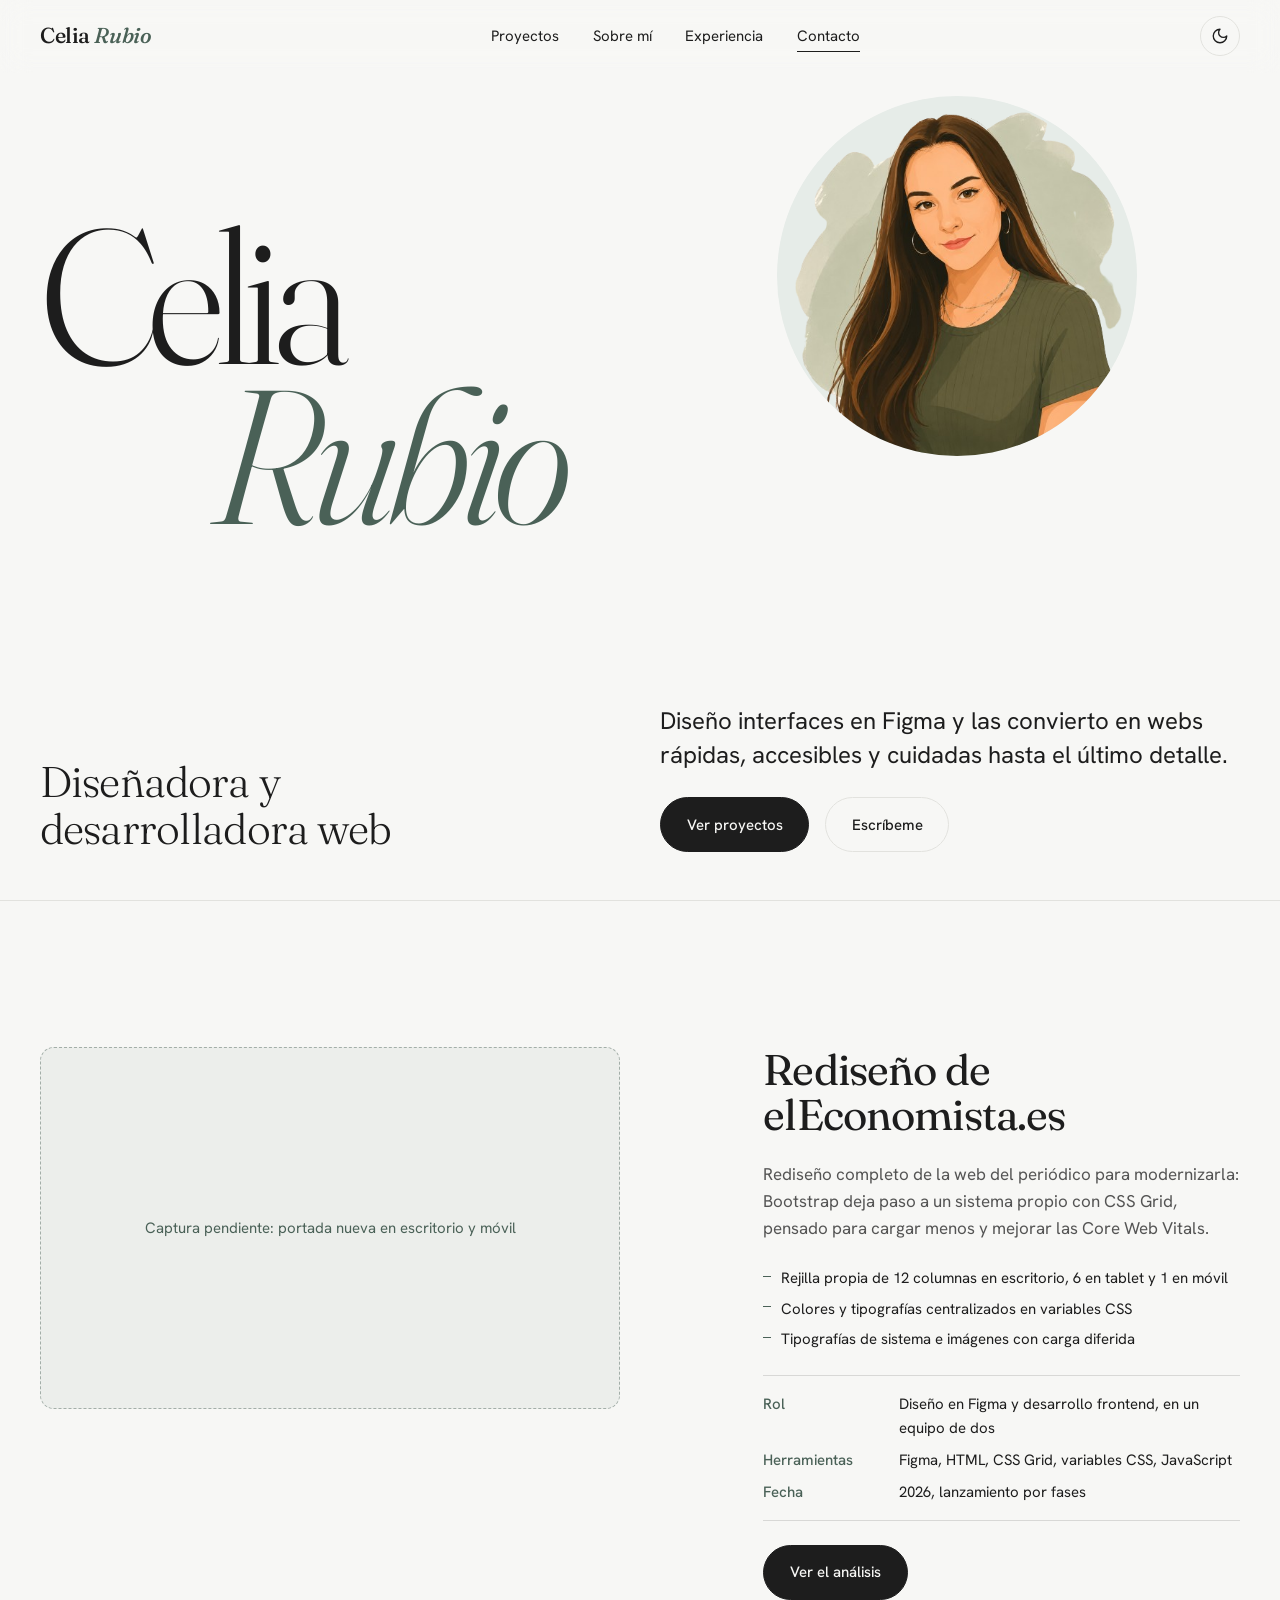
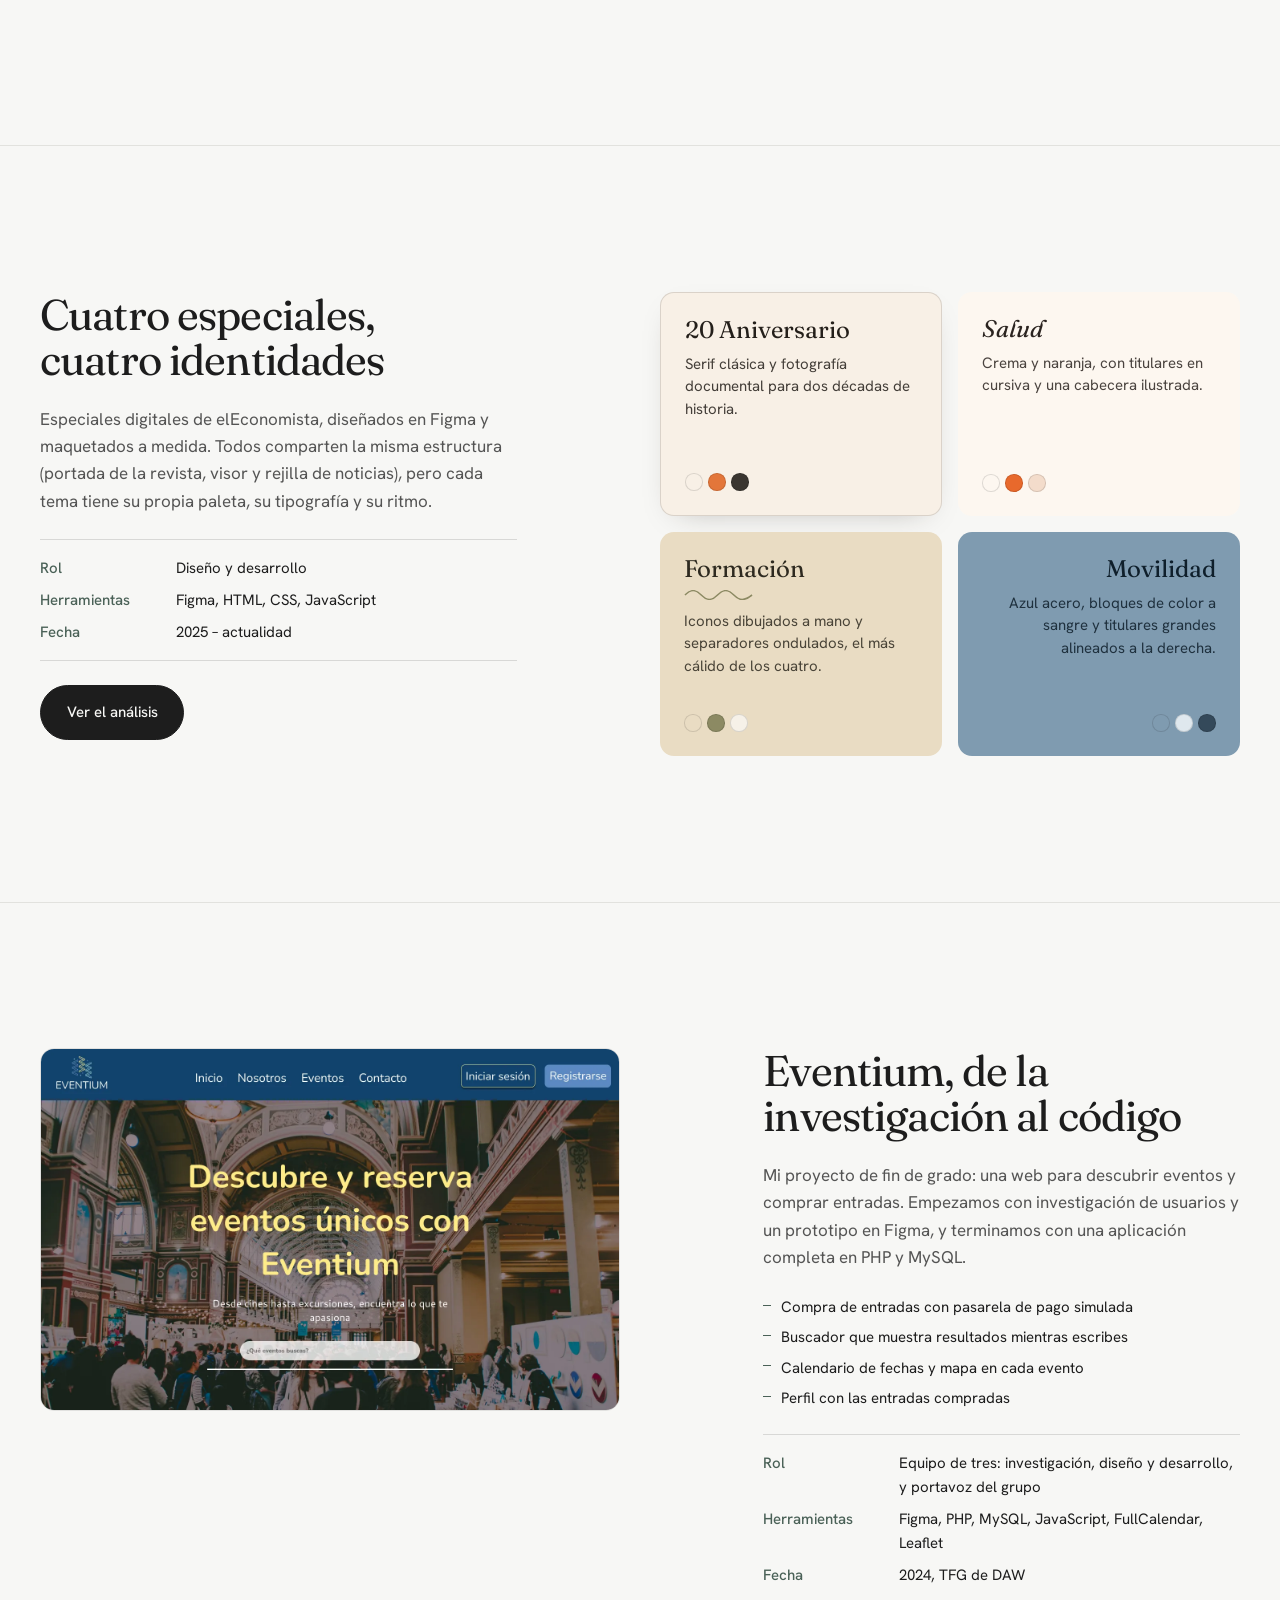
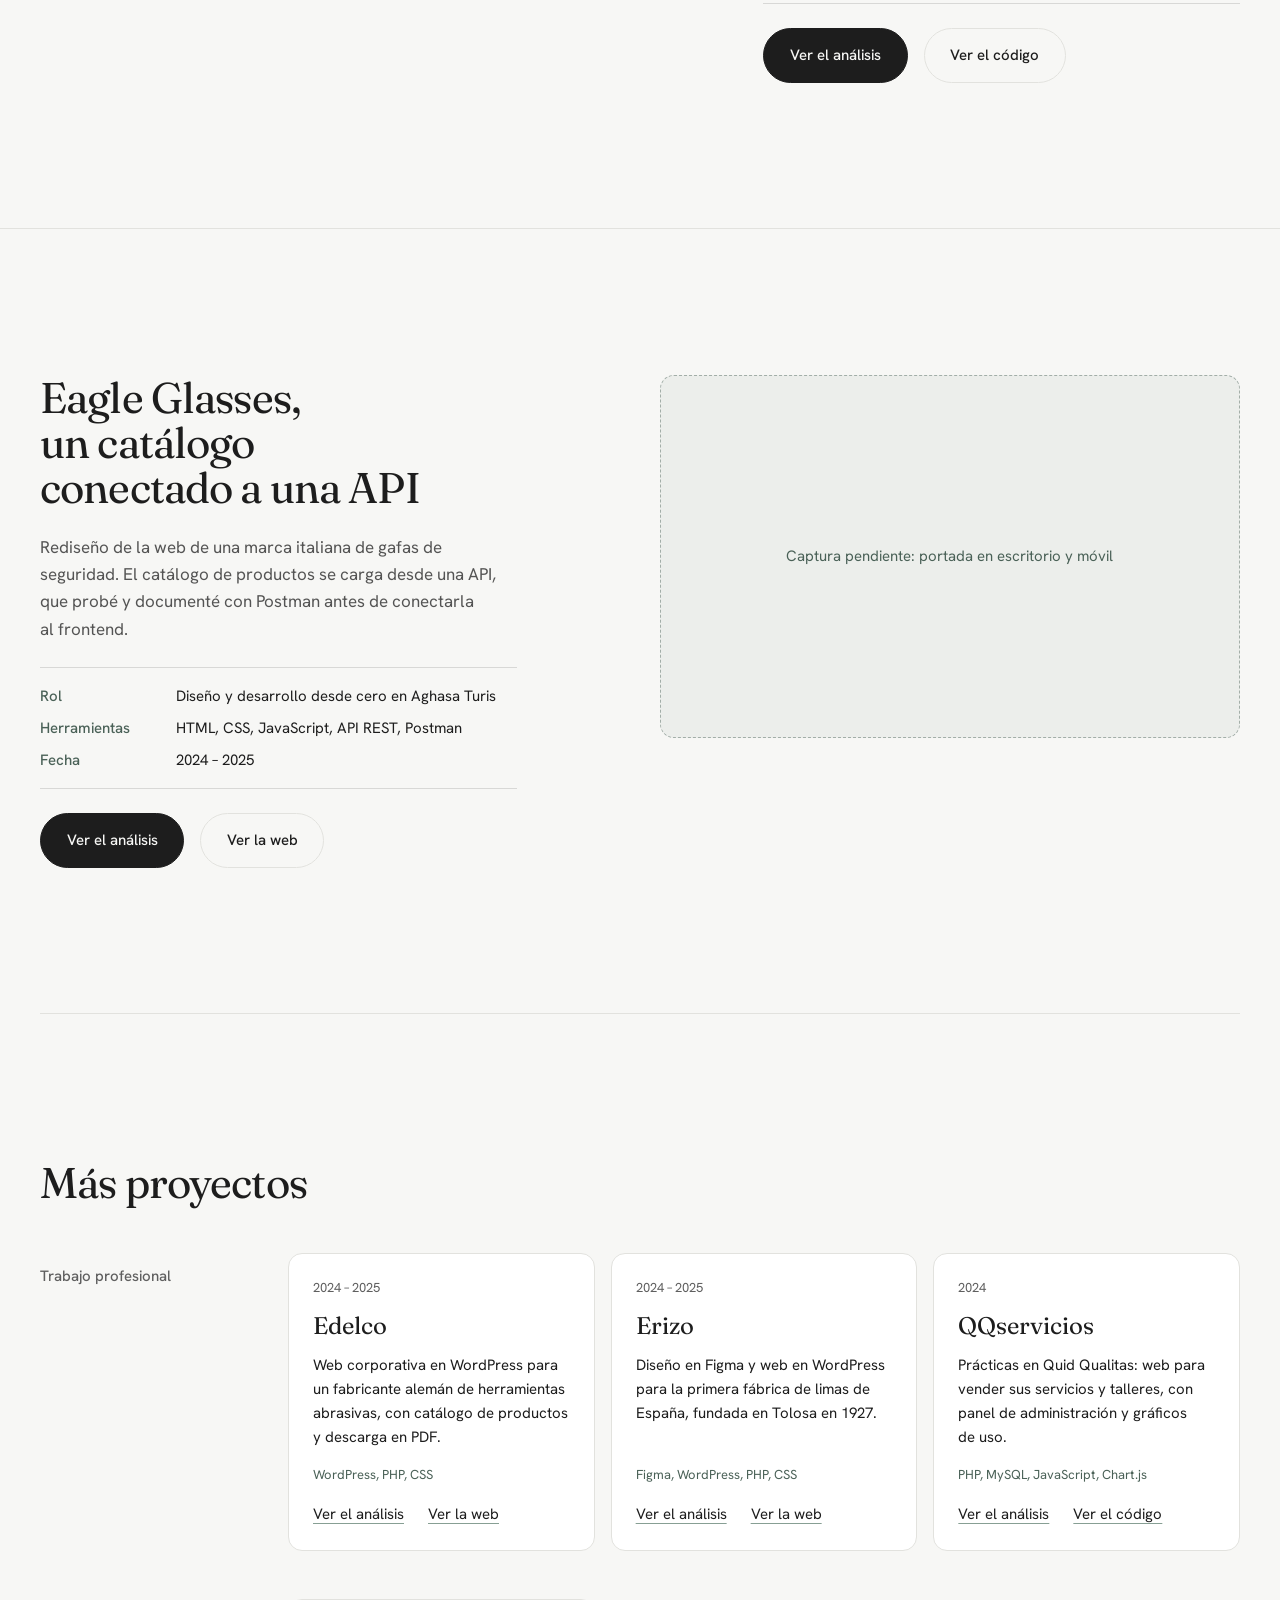
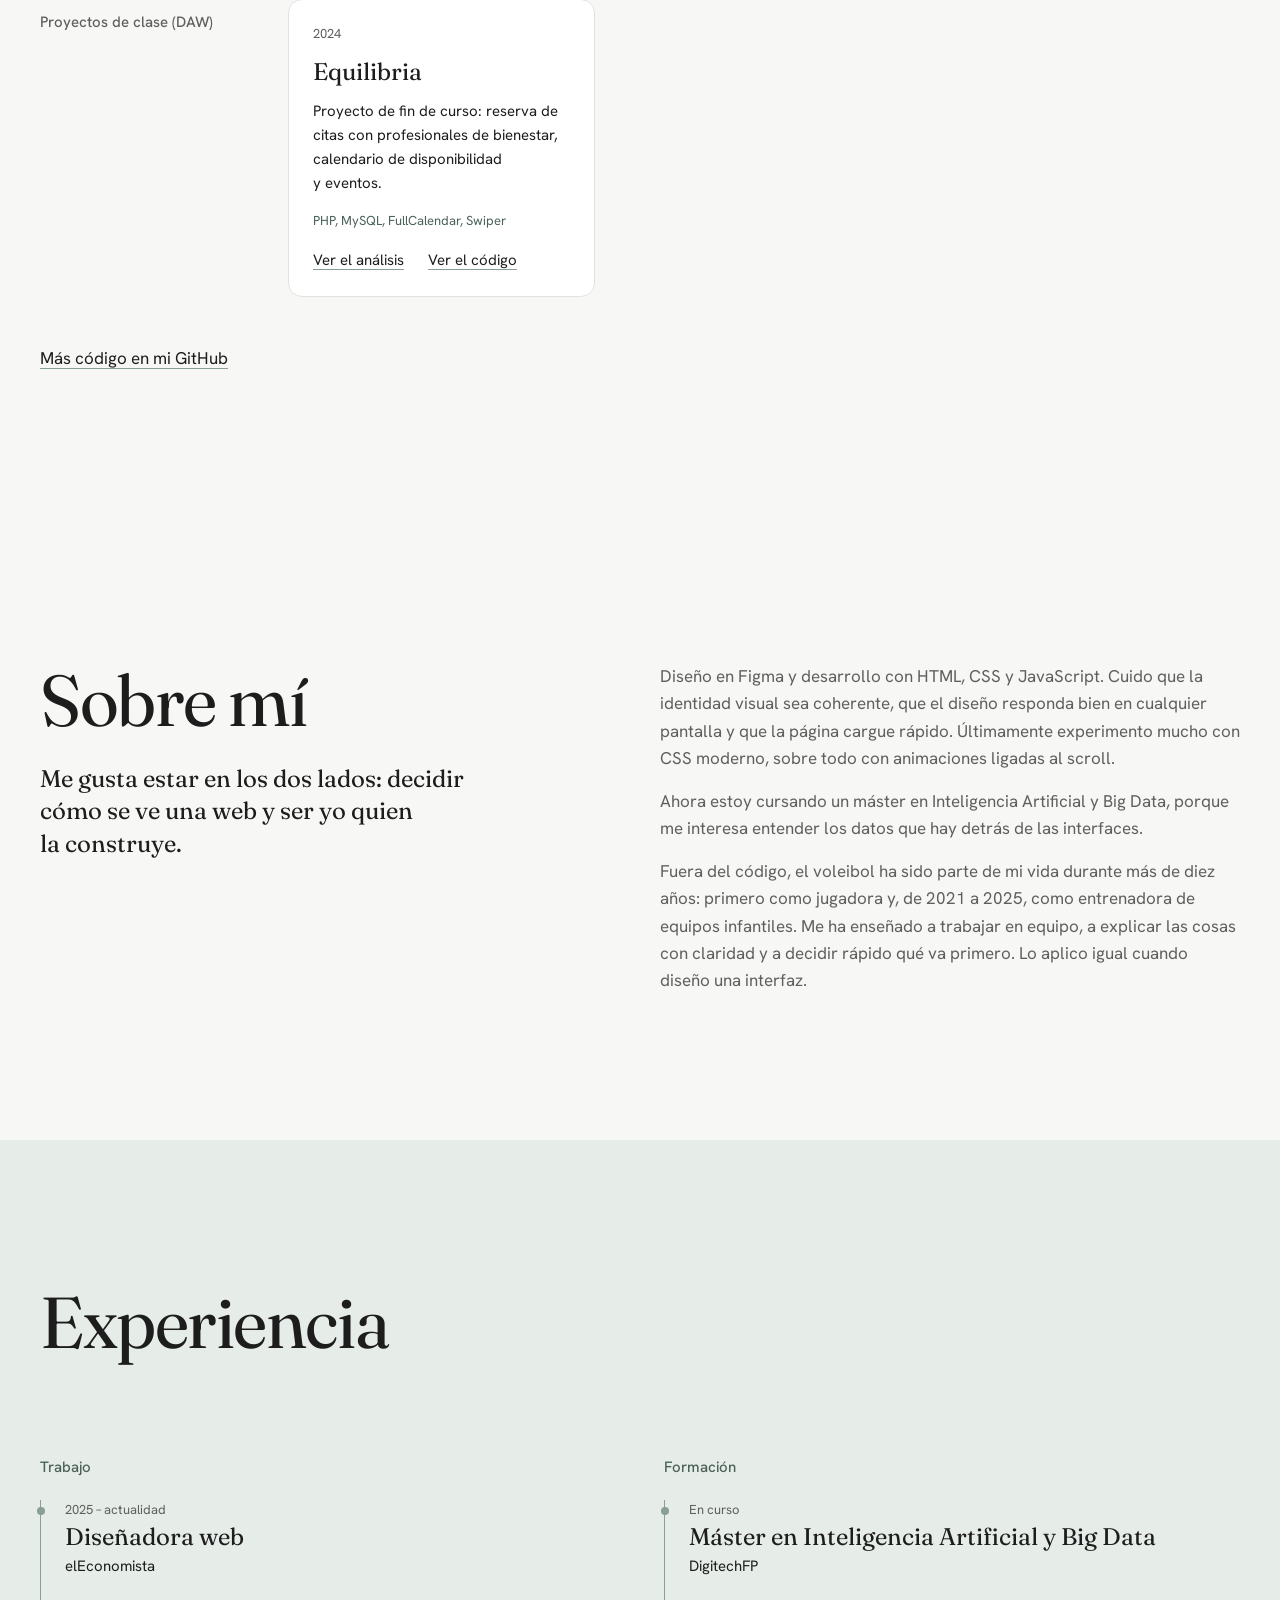
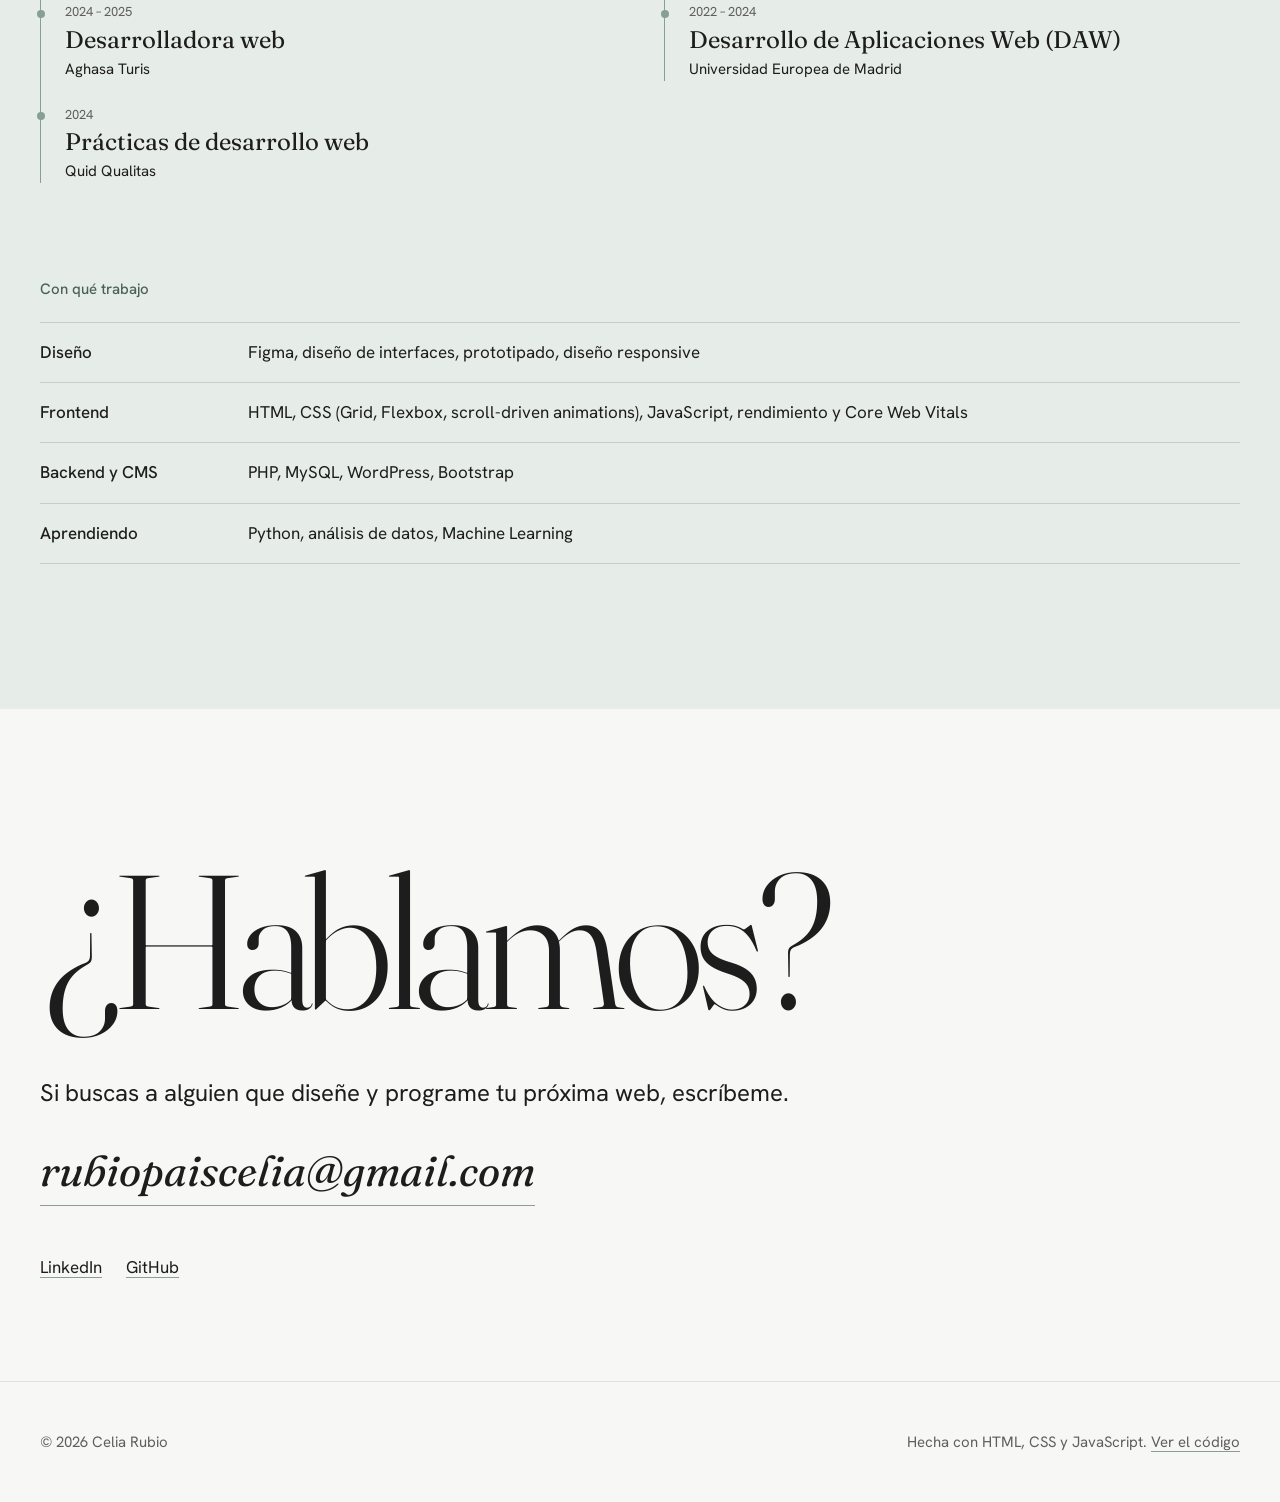
==== commit ba682586: "nuevos cambios web" ====
--- a/index.html
+++ b/index.html
@@ -148,7 +148,7 @@
                         </p>
 
                         <ul class="feature-list">
-                            <li>Rejilla de seis columnas que se anida dentro de cada bloque</li>
+                            <li>Rejilla propia de 12 columnas en escritorio, 6 en tablet y 1 en móvil</li>
                             <li>Colores y tipografías centralizados en variables CSS</li>
                             <li>Tipografías de sistema e imágenes con carga diferida</li>
                         </ul>
@@ -156,7 +156,7 @@
                         <dl class="feature-meta">
                             <div>
                                 <dt>Rol</dt>
-                                <dd>Diseño y desarrollo frontend</dd>
+                                <dd>Diseño en Figma y desarrollo frontend, en un equipo de dos</dd>
                             </div>
                             <div>
                                 <dt>Herramientas</dt>
@@ -164,7 +164,7 @@
                             </div>
                             <div>
                                 <dt>Fecha</dt>
-                                <dd>2026, pendiente de lanzamiento</dd>
+                                <dd>2026, lanzamiento por fases</dd>
                             </div>
                         </dl>
 
@@ -302,11 +302,10 @@
                             <li>Perfil con las entradas compradas</li>
                         </ul>
 
-                        <!-- TODO: concretar qué parte hiciste tú dentro del grupo -->
                         <dl class="feature-meta">
                             <div>
                                 <dt>Rol</dt>
-                                <dd>Proyecto en grupo: investigación, diseño y desarrollo</dd>
+                                <dd>Equipo de tres: investigación, diseño y desarrollo, y portavoz del grupo</dd>
                             </div>
                             <div>
                                 <dt>Herramientas</dt>
@@ -352,11 +351,10 @@
                             conectarla al frontend.
                         </p>
 
-                        <!-- TODO: confirmar el rol y si los idiomas y el selector de gafas fueron cosa tuya -->
                         <dl class="feature-meta">
                             <div>
                                 <dt>Rol</dt>
-                                <dd>Rediseño y desarrollo en Aghasa Turis</dd>
+                                <dd>Diseño y desarrollo desde cero en Aghasa Turis</dd>
                             </div>
                             <div>
                                 <dt>Herramientas</dt>
@@ -412,14 +410,13 @@
                             </article>
                         </li>
 
-                        <!-- TODO: confirmar el año de Erizo -->
                         <li>
                             <article class="project-card">
                                 <span class="project-year">2024 – 2025</span>
                                 <h5 class="project-name">Erizo</h5>
-                                <p class="project-desc">Web corporativa en WordPress para la primera fábrica de limas de
-                                    España, fundada en Tolosa en 1927.</p>
-                                <span class="project-tags">WordPress, PHP, CSS</span>
+                                <p class="project-desc">Diseño en Figma y web en WordPress para la primera fábrica de
+                                    limas de España, fundada en Tolosa en 1927.</p>
+                                <span class="project-tags">Figma, WordPress, PHP, CSS</span>
                                 <div class="project-links">
                                     <a href="proyectos/erizo.html" class="text-link">Ver el análisis</a>
                                     <a href="https://www.erizo1927.com/" class="text-link" target="_blank"
@@ -428,23 +425,12 @@
                             </article>
                         </li>
 
-                    </ul>
-
-                </div>
-
-                <div class="project-group">
-
-                    <h4>Proyectos de clase (DAW)</h4>
-
-                    <!-- TODO: si QQservicios fue para Quid Qualitas, pasarlo a "Trabajo profesional" -->
-                    <ul class="project-row">
-
                         <li>
                             <article class="project-card">
                                 <span class="project-year">2024</span>
                                 <h5 class="project-name">QQservicios</h5>
-                                <p class="project-desc">Web de servicios con panel de administración para gestionar
-                                    productos, coaches, galerías y testimonios, con gráficos de uso.</p>
+                                <p class="project-desc">Prácticas en Quid Qualitas: web para vender sus servicios y
+                                    talleres, con panel de administración y gráficos de uso.</p>
                                 <span class="project-tags">PHP, MySQL, JavaScript, Chart.js</span>
                                 <div class="project-links">
                                     <a href="proyectos/qqservicios.html" class="text-link">Ver el análisis</a>
@@ -453,6 +439,16 @@
                                 </div>
                             </article>
                         </li>
+                    </ul>
+
+                </div>
+
+                <div class="project-group">
+
+                    <h4>Proyectos de clase (DAW)</h4>
+
+                    <ul class="project-row">
+
 
                         <li>
                             <article class="project-card">
@@ -567,7 +563,6 @@
 
                         <h3 class="experience-subtitle">Formación</h3>
 
-                        <!-- TODO: añadir los años del grado y el nombre del centro -->
                         <ol class="timeline">
                             <li>
                                 <span class="timeline-date">En curso</span>
@@ -575,9 +570,9 @@
                                 <span class="timeline-place">DigitechFP</span>
                             </li>
                             <li>
-                                <span class="timeline-date">Grado superior</span>
+                                <span class="timeline-date">2022 – 2024</span>
                                 <span class="timeline-role">Desarrollo de Aplicaciones Web (DAW)</span>
-                                <span class="timeline-place">Nombre del centro</span>
+                                <span class="timeline-place">Universidad Europea de Madrid</span>
                             </li>
                         </ol>
 
@@ -632,8 +627,8 @@
                 <a href="mailto:rubiopaiscelia@gmail.com" class="contact-mail">rubiopaiscelia@gmail.com</a>
 
                 <ul class="contact-links">
-                    <!-- TODO: poner la URL real de LinkedIn y descomentar -->
-                    <!-- <li><a href="https://www.linkedin.com/in/TU-USUARIO/" class="text-link" target="_blank" rel="noopener">LinkedIn</a></li> -->
+                    <li><a href="https://www.linkedin.com/in/celia-rubio-pais-7893a82b1" class="text-link" target="_blank"
+                            rel="noopener">LinkedIn</a></li>
                     <li><a href="https://github.com/rubiocelia" class="text-link" target="_blank"
                             rel="noopener">GitHub</a></li>
                 </ul>
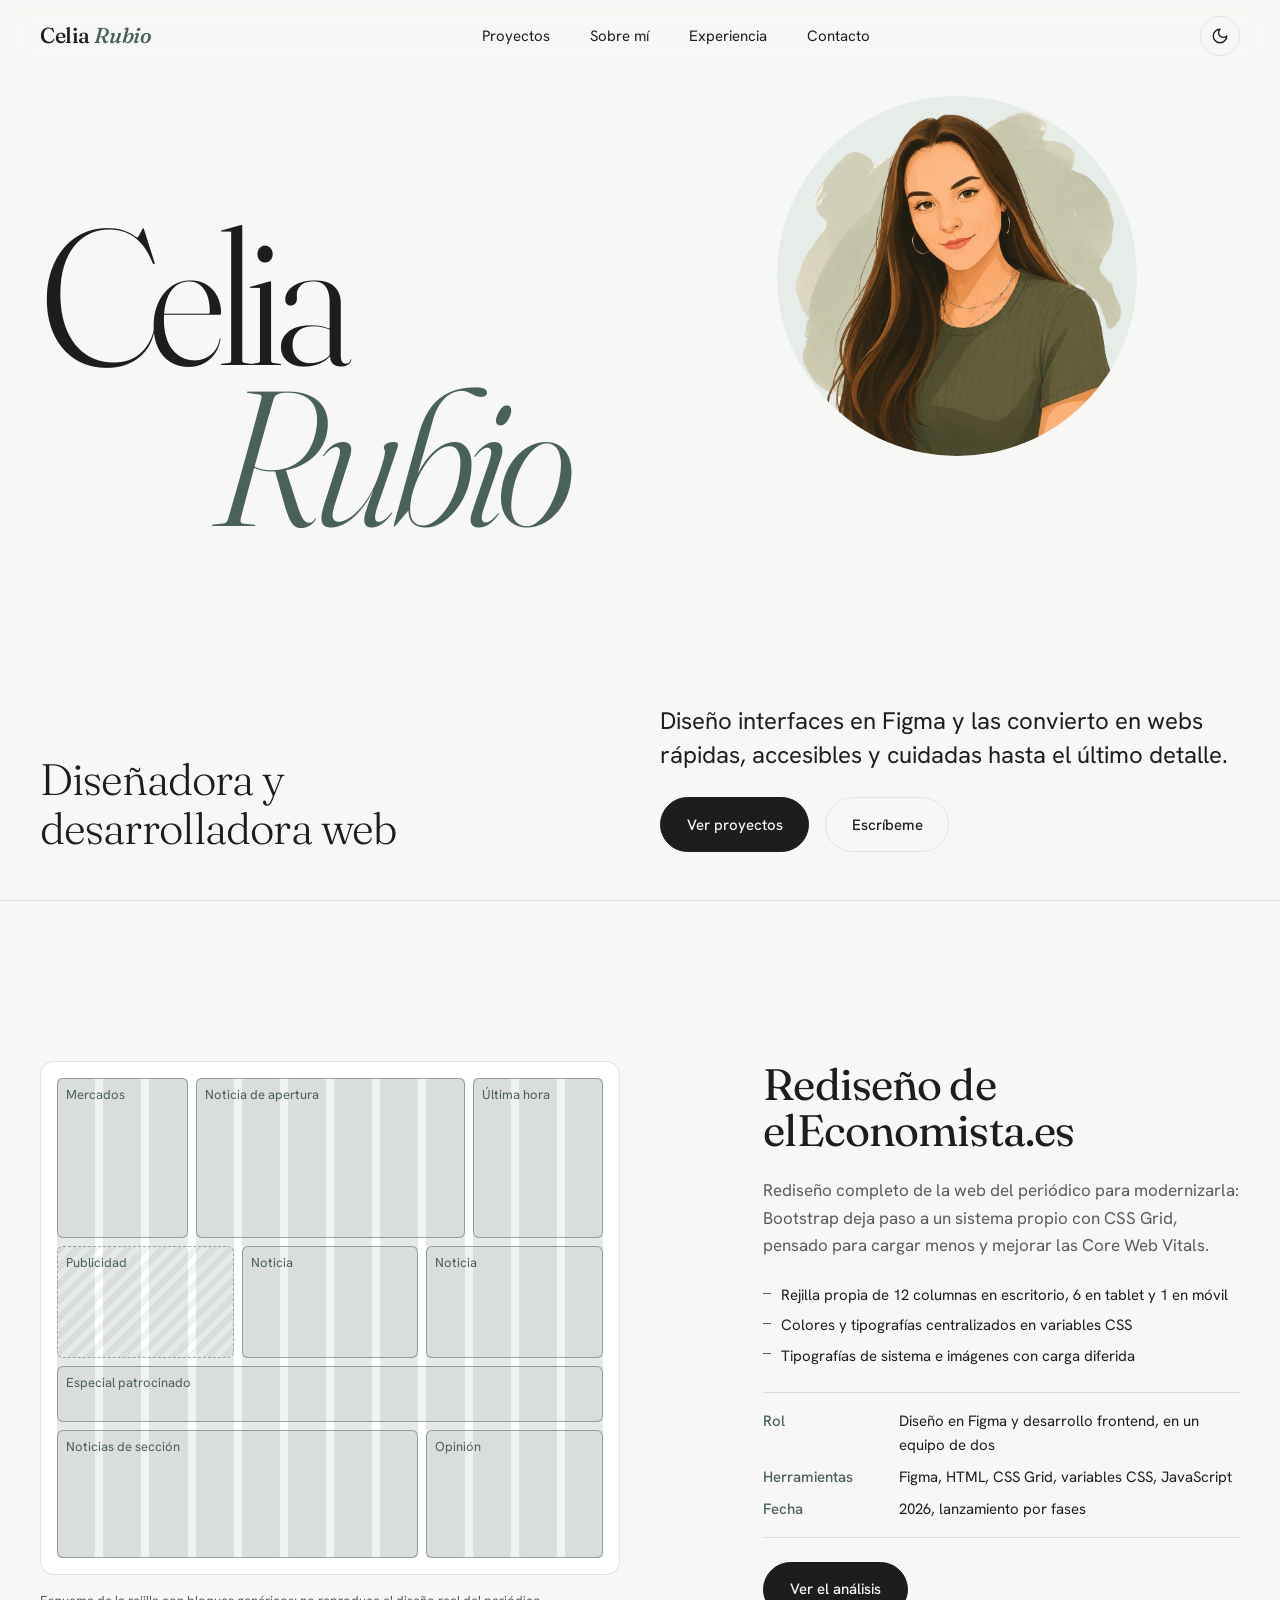
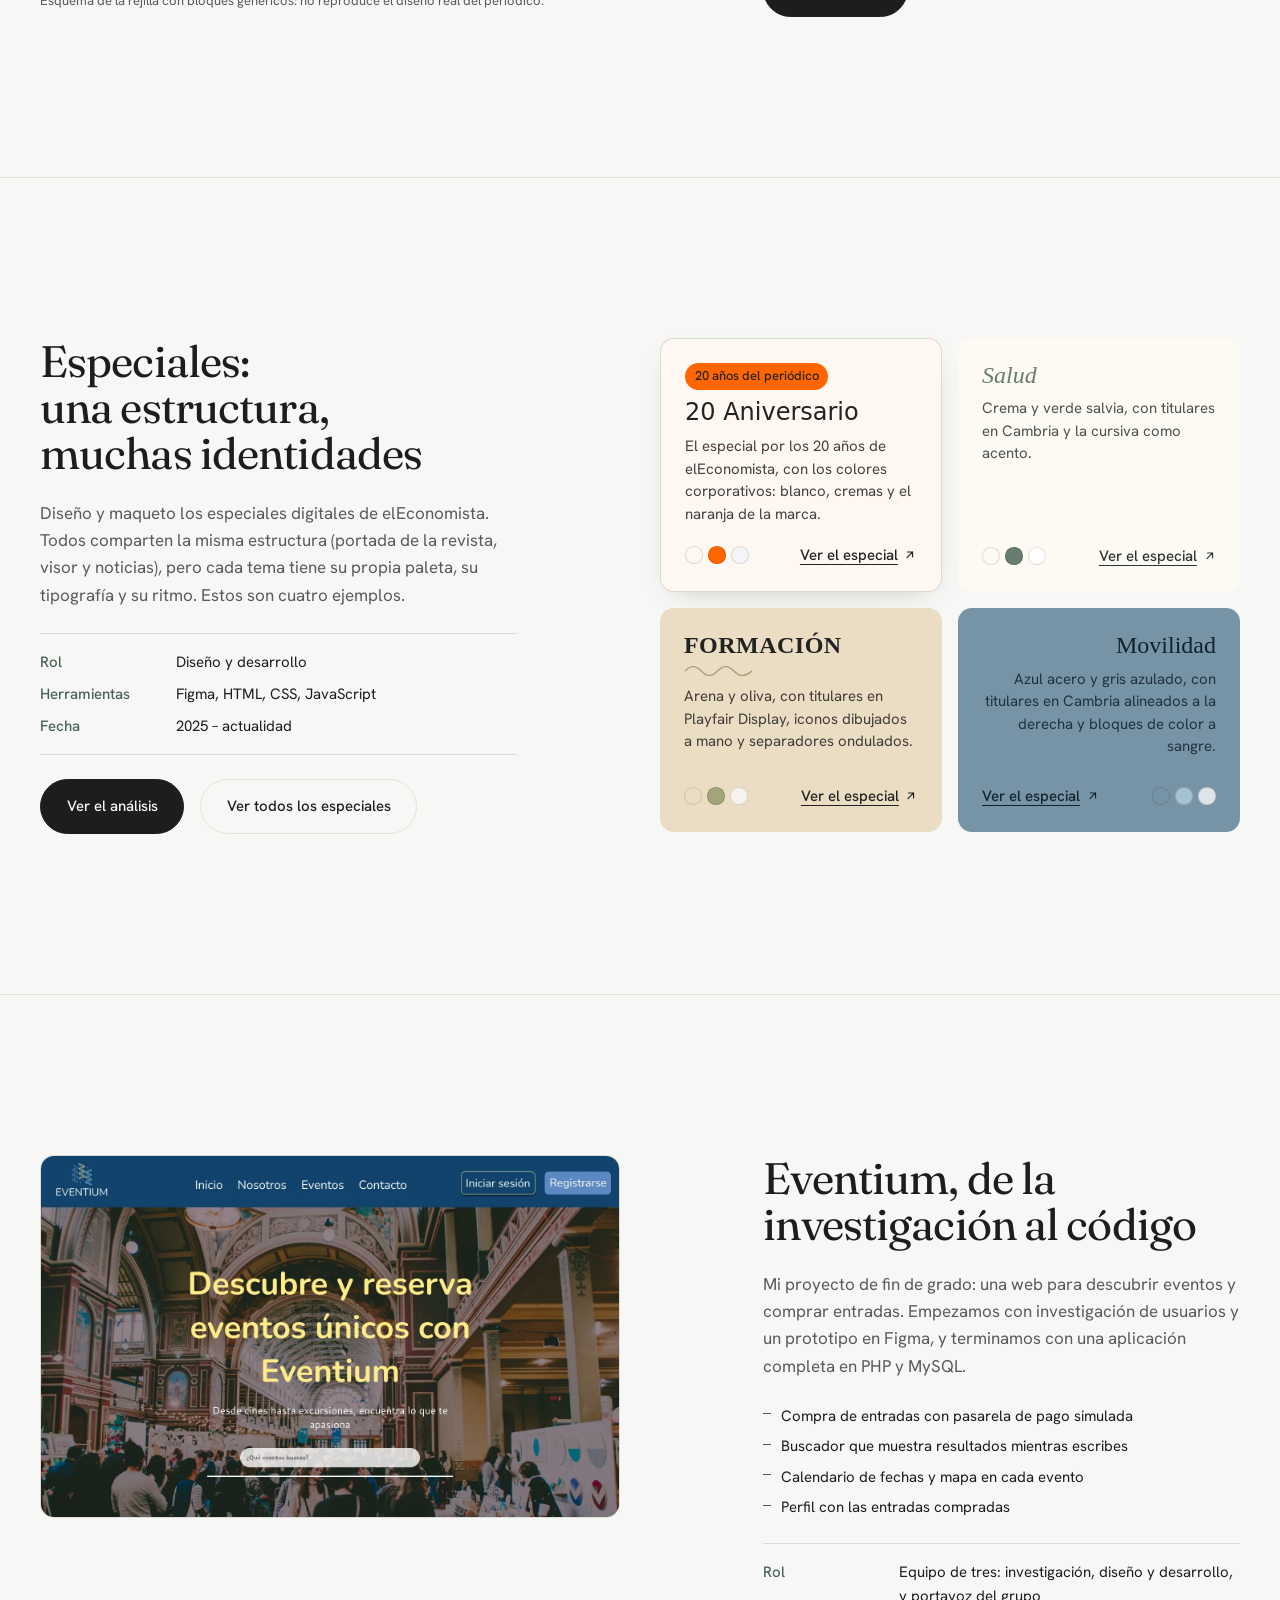
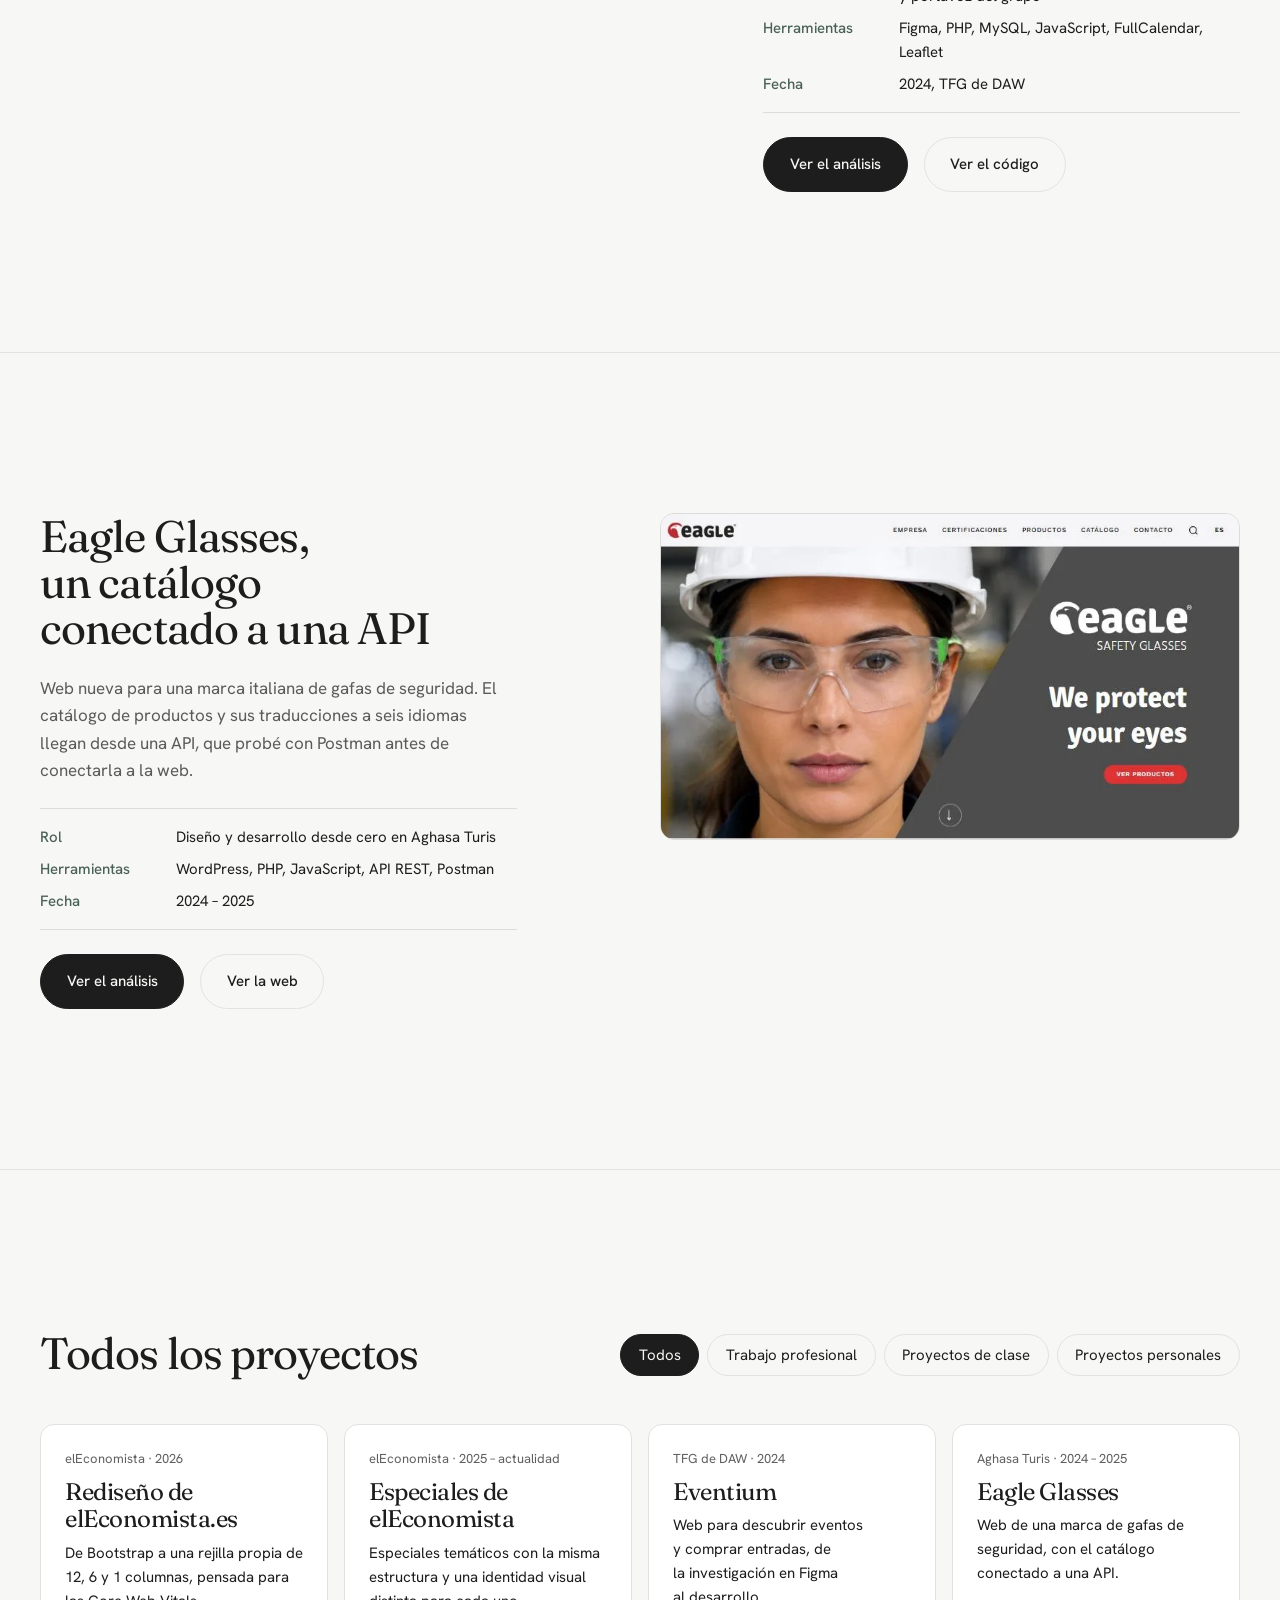
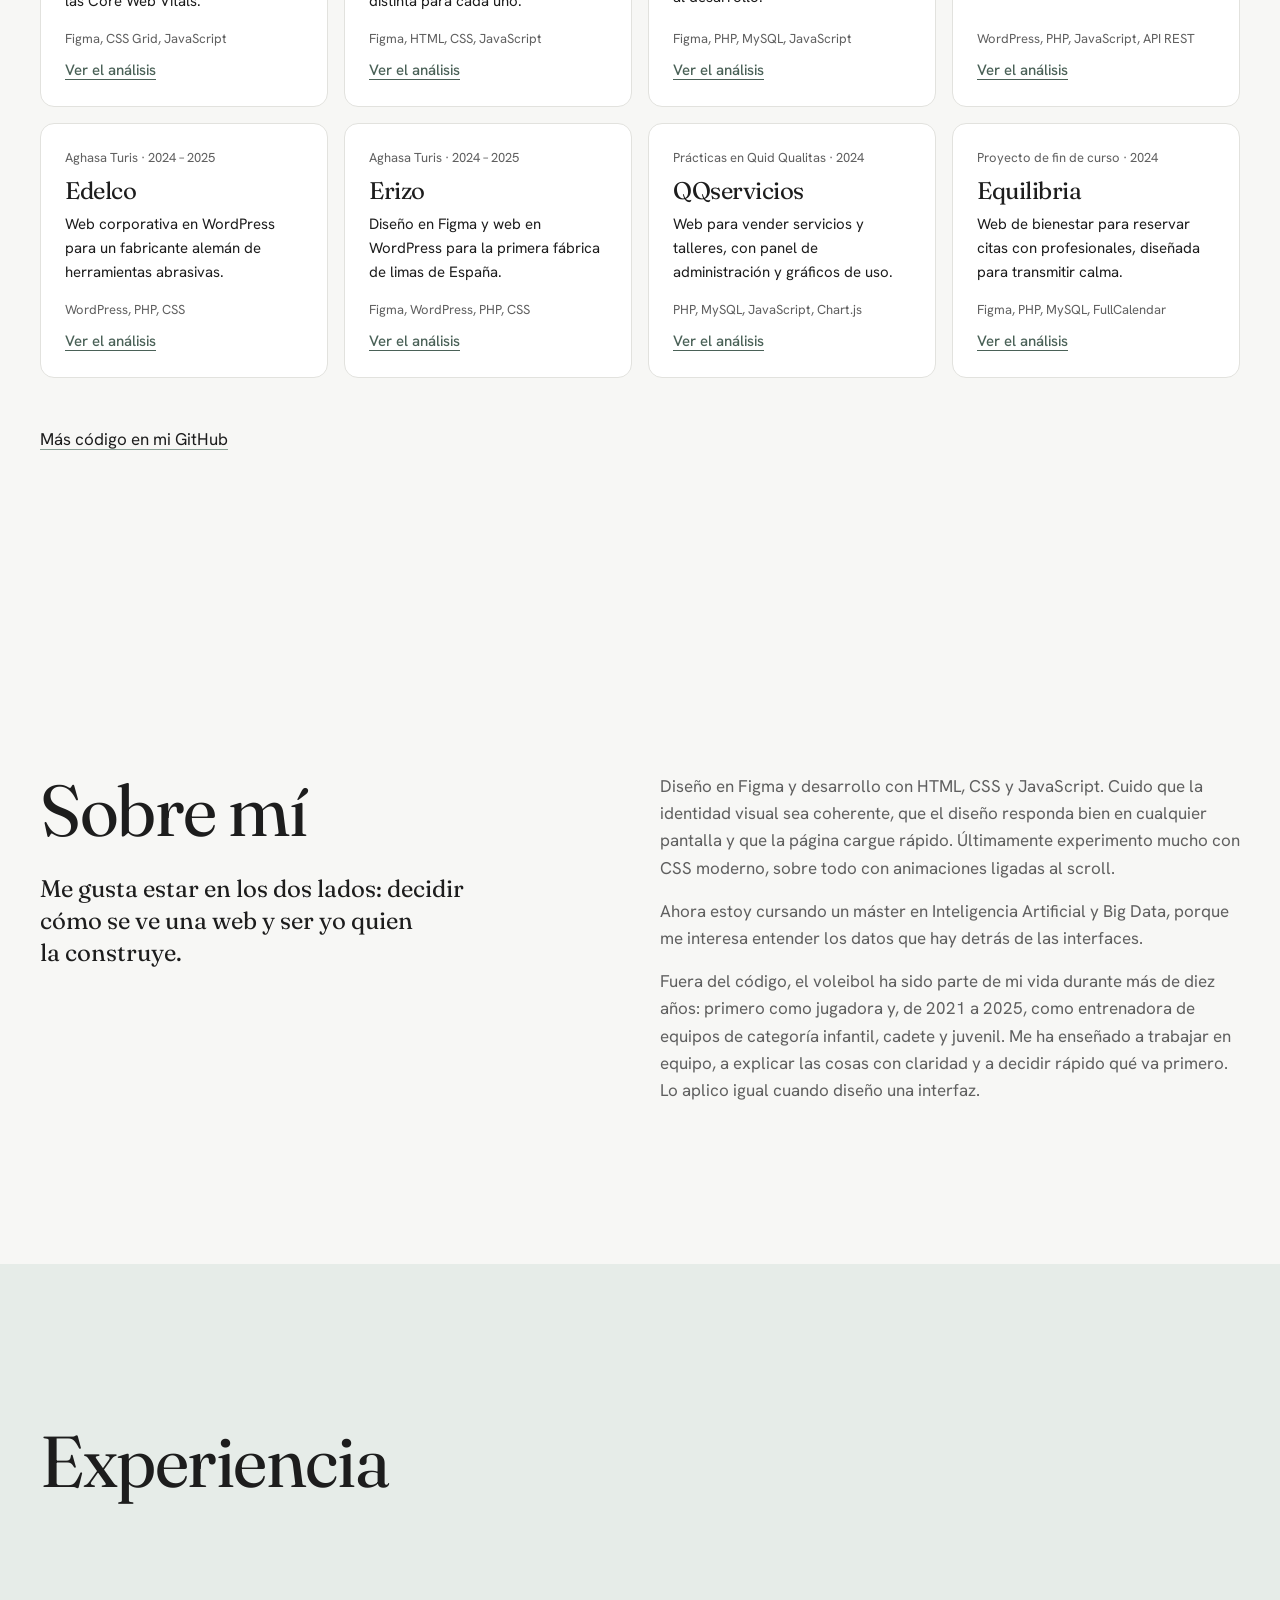
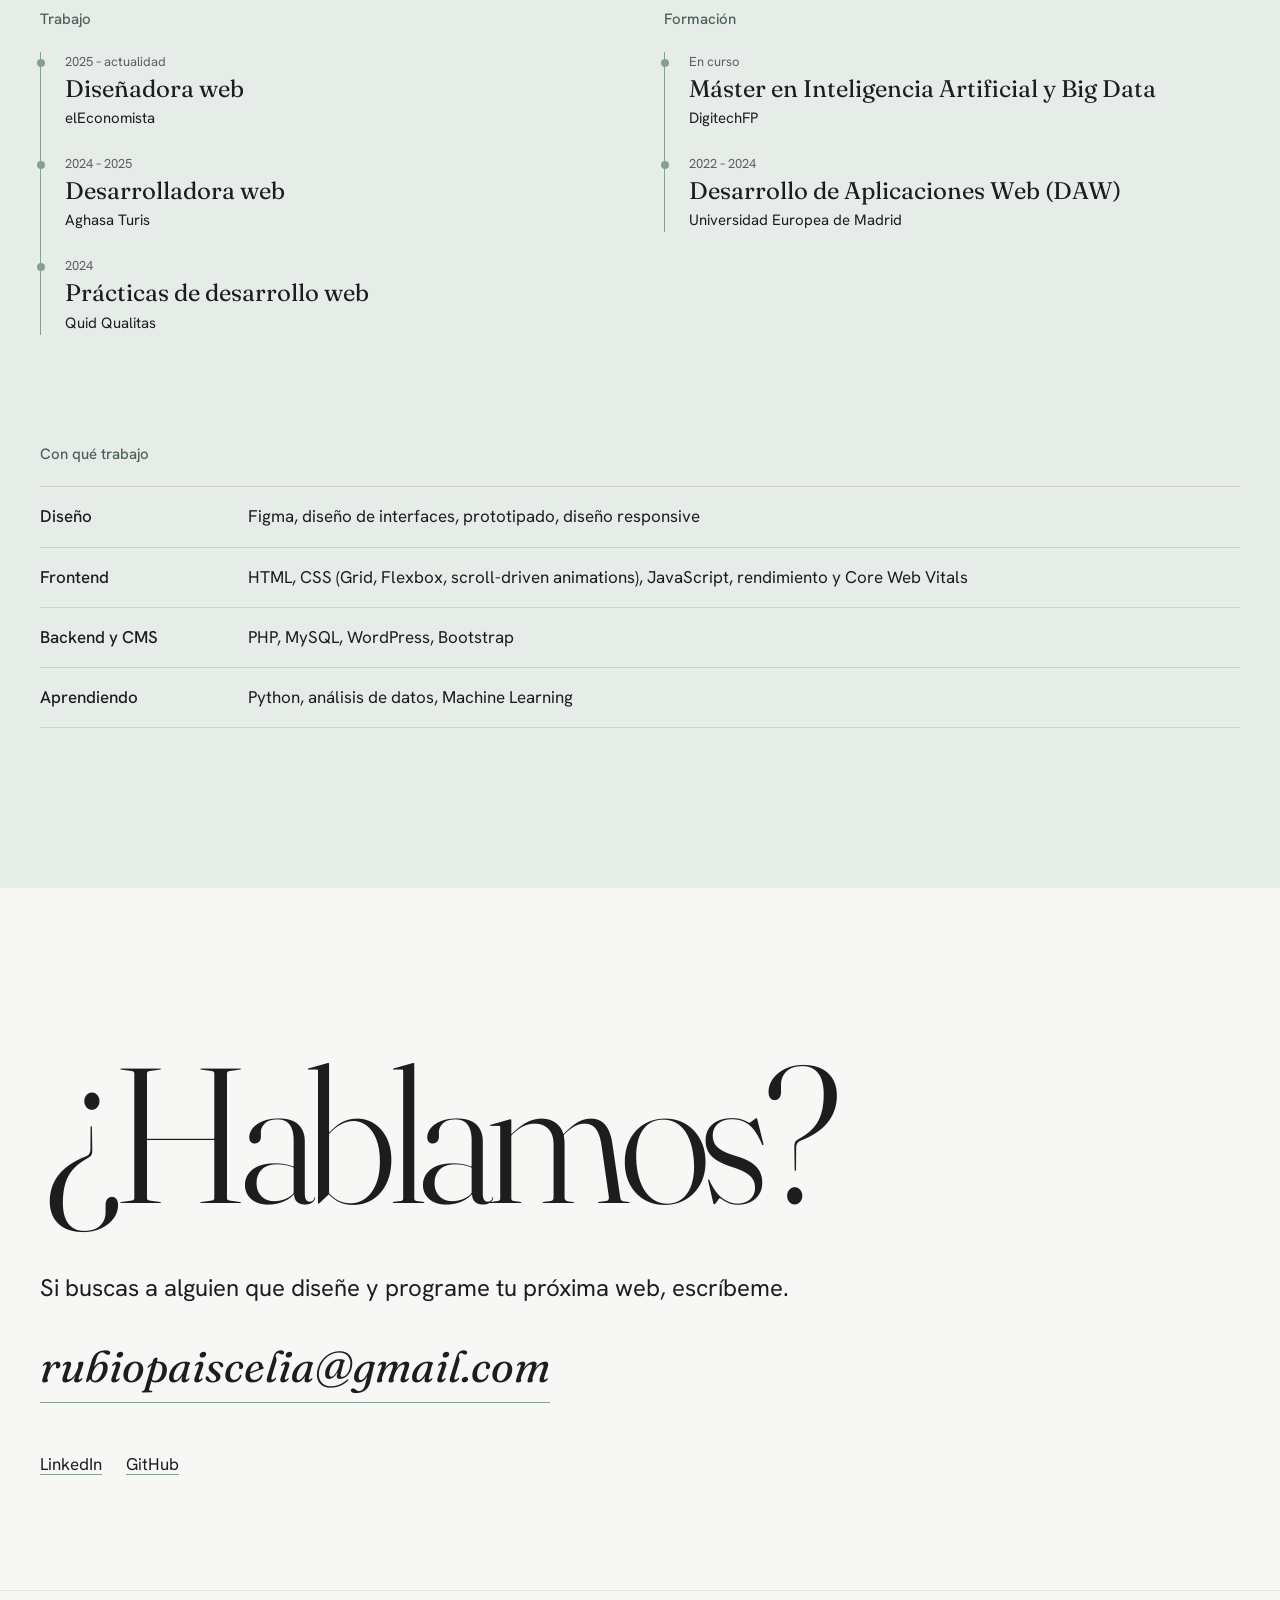
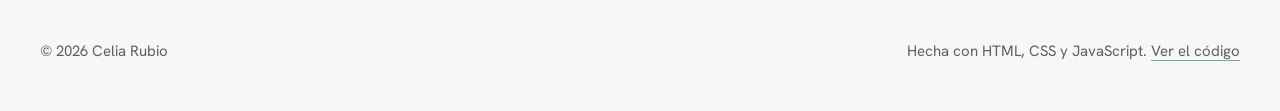
==== commit a93bd7ba: "nuevos cambios, actualizacion de proyectos" ====
--- a/index.html
+++ b/index.html
@@ -55,7 +55,7 @@
                 </a>
 
                 <ul class="nav-menu">
-                    <li><a href="#proyectos">Proyectos</a></li>
+                    <li><a href="#todos-los-proyectos" data-section="proyectos">Proyectos</a></li>
                     <li><a href="#sobre-mi">Sobre mí</a></li>
                     <li><a href="#experiencia">Experiencia</a></li>
                     <li><a href="#contacto">Contacto</a></li>
@@ -110,7 +110,7 @@
                     </p>
 
                     <div class="hero-actions">
-                        <a href="#proyectos" class="btn">Ver proyectos</a>
+                        <a href="#todos-los-proyectos" class="btn">Ver proyectos</a>
                         <a href="#contacto" class="btn btn-outline">Escríbeme</a>
                     </div>
 
@@ -175,10 +175,24 @@
 
                     </div>
 
-                    <!-- TODO: sustituir por <img> cuando tengas la captura (ver la guía de capturas) -->
-                    <div class="media-placeholder">
-                        <span>Captura pendiente: portada nueva en escritorio y móvil</span>
-                    </div>
+                    <!-- Esquema de la rejilla (sin capturas hasta que el rediseño sea público) -->
+                    <figure class="grid-demo grid-demo--static" aria-label="Esquema de la rejilla de 12 columnas" data-view="escritorio">
+                    <div class="grid-demo-frame">
+                        <div class="grid-demo-cols" aria-hidden="true"><span></span><span></span><span></span><span></span><span></span><span></span><span></span><span></span><span></span><span></span><span></span><span></span></div>
+                        <div class="grid-demo-layout">
+                            <div class="grid-demo-block" style="--d: 6; --t: 6; --h: 10rem; --o: 2"><span>Noticia de apertura</span></div>
+                            <div class="grid-demo-block" style="--d: 3; --t: 3; --h: 10rem; --o: 1"><span>Mercados</span></div>
+                            <div class="grid-demo-block" style="--d: 3; --t: 3; --h: 10rem; --o: 3"><span>Última hora</span></div>
+                            <div class="grid-demo-block grid-demo-block--ad" style="--d: 4; --t: 6; --h: 7rem; --o: 4"><span>Publicidad</span></div>
+                            <div class="grid-demo-block" style="--d: 4; --t: 3; --h: 7rem; --o: 4"><span>Noticia</span></div>
+                            <div class="grid-demo-block" style="--d: 4; --t: 3; --h: 7rem; --o: 4"><span>Noticia</span></div>
+                            <div class="grid-demo-block" style="--d: 12; --t: 6; --h: 3.5rem; --o: 4"><span>Especial patrocinado</span></div>
+                            <div class="grid-demo-block" style="--d: 8; --t: 6; --h: 8rem; --o: 4"><span>Noticias de sección</span></div>
+                            <div class="grid-demo-block" style="--d: 4; --t: 6; --h: 8rem; --o: 4"><span>Opinión</span></div>
+                        </div>
+                    </div>
+                    <figcaption>Esquema de la rejilla con bloques genéricos: no reproduce el diseño real del periódico.</figcaption>
+                    </figure>
 
                 </div>
 
@@ -193,13 +207,13 @@
                     <div class="feature-head">
 
                         <h3 class="feature-title" id="especiales-titulo">
-                            Cuatro especiales, cuatro identidades
+                            Especiales: una estructura, muchas identidades
                         </h3>
 
                         <p>
-                            Especiales digitales de elEconomista, diseñados en Figma y maquetados a medida.
-                            Todos comparten la misma estructura (portada de la revista, visor y rejilla de
-                            noticias), pero cada tema tiene su propia paleta, su tipografía y su ritmo.
+                            Diseño y maqueto los especiales digitales de elEconomista. Todos comparten la misma
+                            estructura (portada de la revista, visor y noticias), pero cada tema tiene su propia
+                            paleta, su tipografía y su ritmo. Estos son cuatro ejemplos.
                         </p>
 
                         <dl class="feature-meta">
@@ -219,20 +233,31 @@
 
                         <div class="feature-links">
                             <a href="proyectos/especiales-eleconomista.html" class="btn">Ver el análisis</a>
-                        </div>
-
-                    </div>
-
-                    <!-- TODO: revisar los colores de cada especial con los hex reales de tu Figma -->
+                            <a href="https://www.eleconomista.es/especiales/" class="btn btn-outline" target="_blank"
+                                rel="noopener">Ver todos los especiales</a>
+                        </div>
+
+                    </div>
+
                     <ul class="specials" aria-label="Especiales">
 
                         <li>
                             <a href="https://www.eleconomista.es/especiales/20Aniversario/"
                                 class="special special--aniversario" target="_blank" rel="noopener">
+                                <span class="special-badge">20 años del periódico</span>
                                 <span class="special-name">20 Aniversario</span>
-                                <span class="special-desc">Serif clásica y fotografía documental para dos
-                                    décadas de historia.</span>
-                                <span class="special-swatches" aria-hidden="true"><i></i><i></i><i></i></span>
+                                <span class="special-desc">El especial por los 20 años de elEconomista, con los colores
+                                    corporativos: blanco, cremas y el naranja de la marca.</span>
+                                <span class="special-foot">
+                                    <span class="special-swatches" aria-hidden="true"><i></i><i></i><i></i></span>
+                                    <span class="special-cta">
+                                        Ver el especial
+                                        <svg viewBox="0 0 24 24" fill="none" stroke="currentColor" stroke-width="2"
+                                            stroke-linecap="round" stroke-linejoin="round" aria-hidden="true">
+                                            <path d="M7 17 17 7M8 7h9v9" />
+                                        </svg>
+                                    </span>
+                                </span>
                                 <span class="visually-hidden">(se abre en una pestaña nueva)</span>
                             </a>
                         </li>
@@ -241,9 +266,18 @@
                             <a href="https://www.eleconomista.es/salud-bienestar/noticias/13887570/04/26/especial-salud-2026.html"
                                 class="special special--salud" target="_blank" rel="noopener">
                                 <span class="special-name">Salud</span>
-                                <span class="special-desc">Crema y naranja, con titulares en cursiva y una
-                                    cabecera ilustrada.</span>
-                                <span class="special-swatches" aria-hidden="true"><i></i><i></i><i></i></span>
+                                <span class="special-desc">Crema y verde salvia, con titulares en Cambria y la cursiva
+                                    como acento.</span>
+                                <span class="special-foot">
+                                    <span class="special-swatches" aria-hidden="true"><i></i><i></i><i></i></span>
+                                    <span class="special-cta">
+                                        Ver el especial
+                                        <svg viewBox="0 0 24 24" fill="none" stroke="currentColor" stroke-width="2"
+                                            stroke-linecap="round" stroke-linejoin="round" aria-hidden="true">
+                                            <path d="M7 17 17 7M8 7h9v9" />
+                                        </svg>
+                                    </span>
+                                </span>
                                 <span class="visually-hidden">(se abre en una pestaña nueva)</span>
                             </a>
                         </li>
@@ -252,9 +286,18 @@
                             <a href="https://www.eleconomista.es/actualidad/noticias/14014650/09/26/especial-formacion-2026.html"
                                 class="special special--formacion" target="_blank" rel="noopener">
                                 <span class="special-name">Formación</span>
-                                <span class="special-desc">Iconos dibujados a mano y separadores ondulados,
-                                    el más cálido de los cuatro.</span>
-                                <span class="special-swatches" aria-hidden="true"><i></i><i></i><i></i></span>
+                                <span class="special-desc">Arena y oliva, con titulares en Playfair Display, iconos dibujados
+                                    a mano y separadores ondulados.</span>
+                                <span class="special-foot">
+                                    <span class="special-swatches" aria-hidden="true"><i></i><i></i><i></i></span>
+                                    <span class="special-cta">
+                                        Ver el especial
+                                        <svg viewBox="0 0 24 24" fill="none" stroke="currentColor" stroke-width="2"
+                                            stroke-linecap="round" stroke-linejoin="round" aria-hidden="true">
+                                            <path d="M7 17 17 7M8 7h9v9" />
+                                        </svg>
+                                    </span>
+                                </span>
                                 <span class="visually-hidden">(se abre en una pestaña nueva)</span>
                             </a>
                         </li>
@@ -263,9 +306,18 @@
                             <a href="https://www.eleconomista.es/actualidad/noticias/13975781/06/26/especial-movilidad-2026.html"
                                 class="special special--movilidad" target="_blank" rel="noopener">
                                 <span class="special-name">Movilidad</span>
-                                <span class="special-desc">Azul acero, bloques de color a sangre y titulares
-                                    grandes alineados a la derecha.</span>
-                                <span class="special-swatches" aria-hidden="true"><i></i><i></i><i></i></span>
+                                <span class="special-desc">Azul acero y gris azulado, con titulares en Cambria alineados a la
+                                    derecha y bloques de color a sangre.</span>
+                                <span class="special-foot">
+                                    <span class="special-swatches" aria-hidden="true"><i></i><i></i><i></i></span>
+                                    <span class="special-cta">
+                                        Ver el especial
+                                        <svg viewBox="0 0 24 24" fill="none" stroke="currentColor" stroke-width="2"
+                                            stroke-linecap="round" stroke-linejoin="round" aria-hidden="true">
+                                            <path d="M7 17 17 7M8 7h9v9" />
+                                        </svg>
+                                    </span>
+                                </span>
                                 <span class="visually-hidden">(se abre en una pestaña nueva)</span>
                             </a>
                         </li>
@@ -346,9 +398,9 @@
                         </h3>
 
                         <p>
-                            Rediseño de la web de una marca italiana de gafas de seguridad. El catálogo de
-                            productos se carga desde una API, que probé y documenté con Postman antes de
-                            conectarla al frontend.
+                            Web nueva para una marca italiana de gafas de seguridad. El catálogo de
+                            productos y sus traducciones a seis idiomas llegan desde una API, que probé con
+                            Postman antes de conectarla a la web.
                         </p>
 
                         <dl class="feature-meta">
@@ -358,7 +410,7 @@
                             </div>
                             <div>
                                 <dt>Herramientas</dt>
-                                <dd>HTML, CSS, JavaScript, API REST, Postman</dd>
+                                <dd>WordPress, PHP, JavaScript, API REST, Postman</dd>
                             </div>
                             <div>
                                 <dt>Fecha</dt>
@@ -374,100 +426,126 @@
 
                     </div>
 
-                    <!-- TODO: sustituir por <img> cuando tengas la captura (ver la guía de capturas) -->
-                    <div class="media-placeholder">
-                        <span>Captura pendiente: portada en escritorio y móvil</span>
-                    </div>
+                    <img src="assets/img/proyectos/eagle/portada-escritorio.webp"
+                        alt="Portada de Eagle: una trabajadora con casco y gafas de protección junto al lema We protect your eyes"
+                        class="feature-image" width="800" height="450" loading="lazy">
 
                 </div>
 
             </article>
 
-            <!-- MÁS PROYECTOS -->
-
-            <div class="container more-projects">
-
-                <h3 class="more-title">Más proyectos</h3>
-
-                <div class="project-group">
-
-                    <h4>Trabajo profesional</h4>
-
-                    <ul class="project-row">
-
-                        <li>
-                            <article class="project-card">
-                                <span class="project-year">2024 – 2025</span>
-                                <h5 class="project-name">Edelco</h5>
-                                <p class="project-desc">Web corporativa en WordPress para un fabricante alemán de
-                                    herramientas abrasivas, con catálogo de productos y descarga en PDF.</p>
-                                <span class="project-tags">WordPress, PHP, CSS</span>
-                                <div class="project-links">
-                                    <a href="proyectos/edelco.html" class="text-link">Ver el análisis</a>
-                                    <a href="https://www.edelco.eu/" class="text-link" target="_blank"
-                                        rel="noopener">Ver la web</a>
-                                </div>
-                            </article>
-                        </li>
-
-                        <li>
-                            <article class="project-card">
-                                <span class="project-year">2024 – 2025</span>
-                                <h5 class="project-name">Erizo</h5>
-                                <p class="project-desc">Diseño en Figma y web en WordPress para la primera fábrica de
-                                    limas de España, fundada en Tolosa en 1927.</p>
-                                <span class="project-tags">Figma, WordPress, PHP, CSS</span>
-                                <div class="project-links">
-                                    <a href="proyectos/erizo.html" class="text-link">Ver el análisis</a>
-                                    <a href="https://www.erizo1927.com/" class="text-link" target="_blank"
-                                        rel="noopener">Ver la web</a>
-                                </div>
-                            </article>
-                        </li>
-
-                        <li>
-                            <article class="project-card">
-                                <span class="project-year">2024</span>
-                                <h5 class="project-name">QQservicios</h5>
-                                <p class="project-desc">Prácticas en Quid Qualitas: web para vender sus servicios y
-                                    talleres, con panel de administración y gráficos de uso.</p>
-                                <span class="project-tags">PHP, MySQL, JavaScript, Chart.js</span>
-                                <div class="project-links">
-                                    <a href="proyectos/qqservicios.html" class="text-link">Ver el análisis</a>
-                                    <a href="https://github.com/rubiocelia/QQservicios" class="text-link"
-                                        target="_blank" rel="noopener">Ver el código</a>
-                                </div>
-                            </article>
-                        </li>
-                    </ul>
-
-                </div>
-
-                <div class="project-group">
-
-                    <h4>Proyectos de clase (DAW)</h4>
-
-                    <ul class="project-row">
-
-
-                        <li>
-                            <article class="project-card">
-                                <span class="project-year">2024</span>
-                                <h5 class="project-name">Equilibria</h5>
-                                <p class="project-desc">Proyecto de fin de curso: reserva de citas con profesionales de
-                                    bienestar, calendario de disponibilidad y eventos.</p>
-                                <span class="project-tags">PHP, MySQL, FullCalendar, Swiper</span>
-                                <div class="project-links">
-                                    <a href="proyectos/equilibria.html" class="text-link">Ver el análisis</a>
-                                    <a href="https://github.com/rubiocelia/Equlibria" class="text-link" target="_blank"
-                                        rel="noopener">Ver el código</a>
-                                </div>
-                            </article>
-                        </li>
-
-                    </ul>
-
-                </div>
+
+            <!-- TODOS LOS PROYECTOS: índice completo, cada tarjeta lleva a su análisis -->
+
+            <div class="container all-projects" id="todos-los-proyectos">
+
+                <div class="all-head">
+
+                    <h3 class="all-title">Todos los proyectos</h3>
+
+                    <!-- Filtros: los gestiona main.js. Sin JavaScript se ven todos los proyectos -->
+                    <div class="project-filters" role="group" aria-label="Filtrar proyectos">
+                        <button type="button" class="filter-btn" data-filter="todos" aria-pressed="true">Todos</button>
+                        <button type="button" class="filter-btn" data-filter="profesional" aria-pressed="false">Trabajo
+                            profesional</button>
+                        <button type="button" class="filter-btn" data-filter="clase" aria-pressed="false">Proyectos de
+                            clase</button>
+                        <button type="button" class="filter-btn" data-filter="personal" aria-pressed="false">Proyectos
+                            personales</button>
+                    </div>
+
+                    <p class="visually-hidden" aria-live="polite" id="filter-status"></p>
+
+                </div>
+
+                <ul class="project-grid">
+
+                    <li data-category="profesional">
+                        <a href="proyectos/rediseno-eleconomista.html" class="project-card">
+                            <span class="project-type">elEconomista · 2026</span>
+                            <h4 class="project-name">Rediseño de elEconomista.es</h4>
+                            <p class="project-desc">De Bootstrap a una rejilla propia de 12, 6 y 1 columnas, pensada para las Core Web Vitals.</p>
+                            <span class="project-tags">Figma, CSS Grid, JavaScript</span>
+                            <span class="project-cta">Ver el análisis</span>
+                        </a>
+                    </li>
+
+                    <li data-category="profesional">
+                        <a href="proyectos/especiales-eleconomista.html" class="project-card">
+                            <span class="project-type">elEconomista · 2025 – actualidad</span>
+                            <h4 class="project-name">Especiales de elEconomista</h4>
+                            <p class="project-desc">Especiales temáticos con la misma estructura y una identidad visual distinta para cada uno.</p>
+                            <span class="project-tags">Figma, HTML, CSS, JavaScript</span>
+                            <span class="project-cta">Ver el análisis</span>
+                        </a>
+                    </li>
+
+                    <li data-category="clase">
+                        <a href="proyectos/eventium.html" class="project-card">
+                            <span class="project-type">TFG de DAW · 2024</span>
+                            <h4 class="project-name">Eventium</h4>
+                            <p class="project-desc">Web para descubrir eventos y comprar entradas, de la investigación en Figma al desarrollo.</p>
+                            <span class="project-tags">Figma, PHP, MySQL, JavaScript</span>
+                            <span class="project-cta">Ver el análisis</span>
+                        </a>
+                    </li>
+
+                    <li data-category="profesional">
+                        <a href="proyectos/eagle-glasses.html" class="project-card">
+                            <span class="project-type">Aghasa Turis · 2024 – 2025</span>
+                            <h4 class="project-name">Eagle Glasses</h4>
+                            <p class="project-desc">Web de una marca de gafas de seguridad, con el catálogo conectado a una API.</p>
+                            <span class="project-tags">WordPress, PHP, JavaScript, API REST</span>
+                            <span class="project-cta">Ver el análisis</span>
+                        </a>
+                    </li>
+
+                    <li data-category="profesional">
+                        <a href="proyectos/edelco.html" class="project-card">
+                            <span class="project-type">Aghasa Turis · 2024 – 2025</span>
+                            <h4 class="project-name">Edelco</h4>
+                            <p class="project-desc">Web corporativa en WordPress para un fabricante alemán de herramientas abrasivas.</p>
+                            <span class="project-tags">WordPress, PHP, CSS</span>
+                            <span class="project-cta">Ver el análisis</span>
+                        </a>
+                    </li>
+
+                    <li data-category="profesional">
+                        <a href="proyectos/erizo.html" class="project-card">
+                            <span class="project-type">Aghasa Turis · 2024 – 2025</span>
+                            <h4 class="project-name">Erizo</h4>
+                            <p class="project-desc">Diseño en Figma y web en WordPress para la primera fábrica de limas de España.</p>
+                            <span class="project-tags">Figma, WordPress, PHP, CSS</span>
+                            <span class="project-cta">Ver el análisis</span>
+                        </a>
+                    </li>
+
+                    <li data-category="profesional">
+                        <a href="proyectos/qqservicios.html" class="project-card">
+                            <span class="project-type">Prácticas en Quid Qualitas · 2024</span>
+                            <h4 class="project-name">QQservicios</h4>
+                            <p class="project-desc">Web para vender servicios y talleres, con panel de administración y gráficos de uso.</p>
+                            <span class="project-tags">PHP, MySQL, JavaScript, Chart.js</span>
+                            <span class="project-cta">Ver el análisis</span>
+                        </a>
+                    </li>
+
+                    <li data-category="clase">
+                        <a href="proyectos/equilibria.html" class="project-card">
+                            <span class="project-type">Proyecto de fin de curso · 2024</span>
+                            <h4 class="project-name">Equilibria</h4>
+                            <p class="project-desc">Web de bienestar para reservar citas con profesionales, diseñada para transmitir calma.</p>
+                            <span class="project-tags">Figma, PHP, MySQL, FullCalendar</span>
+                            <span class="project-cta">Ver el análisis</span>
+                        </a>
+                    </li>
+
+                </ul>
+
+                <!-- Se muestra cuando un filtro no tiene proyectos. Quitar cuando haya proyectos personales -->
+                <p class="project-empty" hidden>
+                    En marcha: un rediseño de la web del club ABV Boadilla Voleibol y una web para The Sushi Fest.
+                </p>
 
                 <a href="https://github.com/rubiocelia" class="text-link" target="_blank" rel="noopener">
                     Más código en mi GitHub
@@ -512,7 +590,8 @@
 
                     <p>
                         Fuera del código, el voleibol ha sido parte de mi vida durante más de diez años: primero
-                        como jugadora y, de 2021 a 2025, como entrenadora de equipos infantiles. Me ha enseñado
+                        como jugadora y, de 2021 a 2025, como entrenadora de equipos de categoría infantil,
+                        cadete y juvenil. Me ha enseñado
                         a trabajar en equipo, a explicar las cosas con claridad y a decidir rápido qué va
                         primero. Lo aplico igual cuando diseño una interfaz.
                     </p>
--- a/css/variables.css
+++ b/css/variables.css
@@ -29,19 +29,32 @@
   --tone-ink: var(--color-text);
   --tone-accent: var(--color-primary-ink);
 
+  /* COLORES SEMITRANSPARENTES
+     Se calculan aquí una sola vez a partir del tono, así que también
+     cambian solos con cada proyecto y con el modo oscuro.
+     En el resto del CSS solo se usa el nombre: var(--line), var(--accent-soft)... */
+
+  --line: color-mix(in srgb, var(--tone-ink) 12%, transparent); /* bordes y líneas finas */
+  --line-strong: color-mix(in srgb, var(--tone-ink) 20%, transparent); /* bordes de botones */
+  --text-soft: color-mix(in srgb, var(--tone-ink) 72%, transparent); /* textos secundarios */
+  --accent-soft: color-mix(in srgb, var(--tone-accent) 8%, transparent); /* fondos suaves */
+  --accent-faint: color-mix(in srgb, var(--tone-accent) 14%, transparent); /* columnas del esquema */
+  --accent-line: color-mix(in srgb, var(--tone-accent) 50%, transparent); /* bordes de color */
+  --header-bg: color-mix(in srgb, var(--tone-bg) 86%, transparent); /* cabecera translúcida */
+
   /* TIPOGRAFÍA */
 
   --font-display: "Fraunces", Georgia, serif;
   --font-body: "Hanken Grotesk", system-ui, sans-serif;
 
-  /* Escala fluida: crece con el ancho de pantalla entre un mínimo y un máximo */
+  /* Tamaños de escritorio. En tablet y móvil cambian en el bloque RESPONSIVE de abajo */
   --fs-xs: 0.8125rem;
   --fs-sm: 0.9375rem;
   --fs-md: 1.0625rem;
-  --fs-lg: clamp(1.25rem, 1.1rem + 0.6vw, 1.5rem);
-  --fs-xl: clamp(1.75rem, 1.4rem + 1.6vw, 2.75rem);
-  --fs-2xl: clamp(2.5rem, 1.8rem + 3.4vw, 4.5rem);
-  --fs-hero: clamp(4rem, 1.5rem + 13vw, 13.5rem);
+  --fs-lg: 1.5rem;
+  --fs-xl: 2.75rem;
+  --fs-2xl: 4.5rem;
+  --fs-hero: 12rem;
 
   /* PESOS */
 
@@ -54,15 +67,16 @@
   --space-xs: 0.5rem;
   --space-sm: 1rem;
   --space-md: 1.5rem;
-  --space-lg: clamp(2rem, 1.5rem + 2vw, 3rem);
-  --space-xl: clamp(4rem, 3rem + 4vw, 7rem);
-  --space-section: clamp(5rem, 3.5rem + 7vw, 10rem);
+  --space-lg: 3rem;
+  --space-xl: 7rem;
+  --space-section: 10rem;
 
   /* LAYOUT */
 
   --container: 1240px;
-  --gutter: clamp(1rem, 0.5rem + 2.5vw, 2.5rem);
+  --gutter: 2.5rem; /* margen a los lados de la página */
   --header-height: 72px;
+  --header-offset: 6rem; /* altura del header + aire: para anclas y elementos fijos */
   --radius-sm: 6px;
   --radius-md: 14px;
 
@@ -75,6 +89,43 @@
 }
 
 /* ===========================
+   RESPONSIVE
+   Mismos puntos de ruptura que la rejilla .gd de elEconomista.
+=========================== */
+
+/* Tablet */
+@media (max-width: 992px) {
+  :root {
+    --fs-lg: 1.375rem;
+    --fs-xl: 2.25rem;
+    --fs-2xl: 3.5rem;
+    --fs-hero: 8rem;
+
+    --space-lg: 2.5rem;
+    --space-xl: 5rem;
+    --space-section: 7rem;
+
+    --gutter: 2rem;
+  }
+}
+
+/* Móvil */
+@media (max-width: 768px) {
+  :root {
+    --fs-lg: 1.25rem;
+    --fs-xl: 1.75rem;
+    --fs-2xl: 2.5rem;
+    --fs-hero: 4.5rem;
+
+    --space-lg: 2rem;
+    --space-xl: 4rem;
+    --space-section: 5rem;
+
+    --gutter: 1rem;
+  }
+}
+
+/* ===========================
    MODO OSCURO
    Va en <html> (no en <body>) para poder aplicarlo
    en el <head> antes de pintar y evitar el parpadeo.
--- a/css/base.css
+++ b/css/base.css
@@ -12,7 +12,7 @@
 
 html {
   scroll-behavior: smooth;
-  scroll-padding-top: calc(var(--header-height) + 1rem); /* que las anclas no queden debajo del header fijo */
+  scroll-padding-top: var(--header-offset); /* que las anclas no queden debajo del header fijo */
   -webkit-text-size-adjust: 100%;
 }
 
@@ -85,9 +85,12 @@
    LAYOUT
 =========================== */
 
+/* Ancho máximo del contenido, centrado y con margen a los lados */
 .container {
-  width: min(var(--container), 100% - 2 * var(--gutter));
+  width: 100%;
+  max-width: 1320px; /* 1240px de contenido + el margen de los lados */
   margin-inline: auto;
+  padding-inline: var(--gutter);
 }
 
 .section {
--- a/css/components.css
+++ b/css/components.css
@@ -23,7 +23,7 @@
 
 /* Fallback para navegadores sin scroll-driven animations: lo pone main.js */
 .header.scrolled {
-  background-color: color-mix(in srgb, var(--tone-bg) 86%, transparent);
+  background-color: var(--header-bg);
   border-bottom-color: var(--color-border);
 }
 
@@ -38,7 +38,7 @@
 
 @keyframes header-solid {
   to {
-    background-color: color-mix(in srgb, var(--tone-bg) 86%, transparent);
+    background-color: var(--header-bg);
     border-bottom-color: var(--color-border);
   }
 }
@@ -68,7 +68,7 @@
 .nav-menu {
   display: flex;
   align-items: center;
-  gap: clamp(1rem, 0.5rem + 2vw, 2.5rem);
+  gap: 2.5rem;
   font-size: var(--fs-sm);
 }
 
@@ -217,9 +217,9 @@
   place-items: center;
   aspect-ratio: 16 / 10;
   padding: var(--space-md);
-  border: 1px dashed color-mix(in srgb, var(--tone-accent) 45%, transparent);
+  border: 1px dashed var(--accent-line);
   border-radius: var(--radius-md);
-  background: color-mix(in srgb, var(--tone-accent) 6%, transparent);
+  background: var(--accent-soft);
   color: var(--tone-accent);
   font-size: var(--fs-sm);
   text-align: center;
@@ -251,9 +251,10 @@
    RESPONSIVE
 =========================== */
 
-@media (max-width: 720px) {
+@media (max-width: 768px) {
   :root {
     --header-height: 100px; /* el menú ocupa dos filas */
+    --header-offset: 8rem;
   }
 
   .navbar {
@@ -280,3 +281,141 @@
     white-space: nowrap;
   }
 }
+
+/* ===========================
+   ESQUEMA DE REJILLA
+   Demo de la rejilla del rediseño de elEconomista.
+   Se usa en la portada (estática) y en su análisis (con botones).
+=========================== */
+
+.grid-demo {
+  display: grid;
+  gap: var(--space-sm);
+}
+
+.grid-demo figcaption {
+  font-size: var(--fs-xs);
+  color: var(--text-soft);
+}
+
+.grid-demo-controls {
+  display: flex;
+  flex-wrap: wrap;
+  gap: var(--space-xs);
+}
+
+.grid-demo-controls button {
+  padding: 0.45rem 1rem;
+  border: 1px solid var(--line-strong);
+  border-radius: 999px;
+  font-size: var(--fs-sm);
+  transition:
+    background-color var(--transition-fast),
+    color var(--transition-fast);
+}
+
+.grid-demo-controls button[aria-pressed="true"] {
+  background: var(--tone-accent);
+  border-color: var(--tone-accent);
+  color: var(--tone-bg);
+}
+
+/* El "marco" encoge para simular cada pantalla */
+.grid-demo-frame {
+  --cols: 12;
+  --gap: 0.5rem;
+
+  position: relative;
+  width: 100%;
+  max-width: 100%;
+  margin-inline: auto;
+  padding: var(--space-sm);
+  border: 1px solid var(--line);
+  border-radius: var(--radius-md);
+  background: var(--color-surface);
+  transition: max-width 0.5s var(--ease-out);
+}
+
+.grid-demo[data-view="tablet"] .grid-demo-frame {
+  --cols: 6;
+  max-width: 30rem;
+}
+
+.grid-demo[data-view="movil"] .grid-demo-frame {
+  --cols: 1;
+  max-width: 15rem;
+}
+
+/* Columnas de fondo: muestran la rejilla sobre la que se colocan los bloques */
+.grid-demo-cols,
+.grid-demo-layout {
+  display: grid;
+  grid-template-columns: repeat(var(--cols), 1fr);
+  gap: var(--gap);
+}
+
+.grid-demo-cols {
+  position: absolute;
+  inset: var(--space-sm);
+}
+
+.grid-demo-cols span {
+  background: var(--accent-faint);
+  border-radius: 3px;
+}
+
+.grid-demo[data-view="tablet"] .grid-demo-cols span:nth-child(n + 7),
+.grid-demo[data-view="movil"] .grid-demo-cols span:nth-child(n + 2) {
+  display: none;
+}
+
+.grid-demo-layout {
+  position: relative;
+}
+
+/* Cada bloque guarda sus columnas en escritorio (--d) y en tablet (--t) */
+.grid-demo-block {
+  grid-column: span var(--d);
+  min-height: var(--h);
+  padding: 0.5rem;
+  border: 1px solid var(--accent-line);
+  border-radius: var(--radius-sm);
+  /* Fondo semitransparente: deja ver las columnas que hay debajo */
+  background: var(--accent-soft);
+  overflow: hidden;
+}
+
+.grid-demo[data-view="tablet"] .grid-demo-block {
+  grid-column: span var(--t);
+}
+
+.grid-demo[data-view="movil"] .grid-demo-block {
+  grid-column: 1 / -1;
+  min-height: 4rem;
+}
+
+.grid-demo-block span {
+  display: block;
+  font-size: var(--fs-xs);
+  line-height: 1.3;
+  color: var(--tone-accent);
+  white-space: nowrap;
+  overflow: hidden;
+  text-overflow: ellipsis;
+}
+
+/* En escritorio, como en la portada real, la apertura va en el centro:
+   el orden del HTML es apertura, mercados, última hora, y "order" los recoloca */
+.grid-demo[data-view="escritorio"] .grid-demo-block {
+  order: var(--o, 0);
+}
+
+/* Hueco de publicidad: rayado y con borde discontinuo */
+.grid-demo-block--ad {
+  border-style: dashed;
+  background: repeating-linear-gradient(
+    135deg,
+    var(--accent-soft) 0 6px,
+    transparent 6px 12px
+  );
+}
--- a/css/home.css
+++ b/css/home.css
@@ -7,15 +7,12 @@
    HERO
 =========================== */
 
-/* El hero ocupa exactamente la primera pantalla.
-   svh = alto de pantalla "pequeño": en móvil no cambia cuando
-   aparece o desaparece la barra del navegador. */
+/* En tablet y móvil el hero mide lo que ocupa su contenido.
+   En escritorio (más abajo, en @media min-width: 993px) ocupa exactamente la primera pantalla. */
 .hero {
   display: flex;
-  height: 100svh;
-  min-height: 32rem; /* en pantallas muy bajas, mejor que crezca a que se corte */
-  padding-top: calc(var(--header-height) + var(--space-md));
-  padding-bottom: var(--space-lg);
+  padding-top: 10rem;
+  padding-bottom: var(--space-xl);
 }
 
 .hero-grid {
@@ -30,8 +27,7 @@
 .hero-name {
   grid-column: 1 / -1;
   align-self: center;
-  /* El tamaño depende del ancho Y del alto: así cabe en cualquier pantalla */
-  font-size: min(var(--fs-hero), 22svh);
+  font-size: var(--fs-hero);
   font-weight: 300;
   line-height: 0.84;
   letter-spacing: -0.05em;
@@ -78,7 +74,7 @@
   align-self: start;
   justify-self: end;
   width: 100%;
-  max-width: min(360px, 40svh);
+  max-width: 360px;
   height: auto;
   aspect-ratio: 1;
   border-radius: 50%;
@@ -160,11 +156,11 @@
   display: grid;
   gap: var(--space-md);
   position: sticky; /* el texto acompaña mientras pasan las imágenes */
-  top: calc(var(--header-height) + var(--space-md));
+  top: var(--header-offset);
 }
 
 .feature-head > p {
-  color: color-mix(in srgb, var(--tone-ink) 75%, transparent);
+  color: var(--text-soft);
 }
 
 .feature-grid > :last-child {
@@ -219,7 +215,7 @@
   display: grid;
   gap: 0.5rem;
   padding-block: var(--space-sm);
-  border-block: 1px solid color-mix(in srgb, var(--tone-ink) 14%, transparent);
+  border-block: 1px solid var(--line);
   font-size: var(--fs-sm);
 }
 
@@ -285,7 +281,38 @@
 .special-swatches {
   display: flex;
   gap: 0.35rem;
+}
+
+/* Pie de la tarjeta: muestras de color a un lado y el aviso de enlace al otro */
+.special-foot {
+  display: flex;
+  align-items: center;
+  justify-content: space-between;
+  gap: var(--space-sm);
   margin-top: auto;
+  padding-top: var(--space-xs);
+}
+
+.special-cta {
+  display: inline-flex;
+  align-items: center;
+  gap: 0.35rem;
+  font-size: var(--fs-sm);
+  font-weight: var(--fw-medium);
+  text-decoration: underline;
+  text-decoration-thickness: 1px;
+  text-underline-offset: 0.25em;
+}
+
+/* Icono de "enlace externo": indica que se abre otra web */
+.special-cta svg {
+  width: 0.9em;
+  height: 0.9em;
+  transition: transform var(--transition);
+}
+
+.special:hover .special-cta svg {
+  transform: translate(2px, -2px);
 }
 
 .special-swatches i {
@@ -309,11 +336,30 @@
 
 /* Cada especial con su personalidad tipográfica */
 
+/* Colores y tipografías sacados del código de cada especial publicado */
+
 .special--aniversario {
-  --s-bg: #f8f0e6;
-  --s-ink: #241f1a;
-  --s-accent: #e3763a;
-  --s-third: #3a3530;
+  --s-bg: #fff7f1;
+  --s-ink: #222222;
+  --s-accent: #ff6600;
+  --s-third: #f5f5f5;
+}
+
+/* Etiqueta que destaca el especial del aniversario */
+.special-badge {
+  align-self: flex-start;
+  padding: 0.2rem 0.6rem;
+  border-radius: 999px;
+  background: var(--s-accent);
+  color: #222222; /* texto oscuro sobre naranja: contraste suficiente en tamaño pequeño */
+  font-size: var(--fs-xs);
+  font-weight: var(--fw-medium);
+}
+
+/* Roboto fina, como sus titulares */
+.special--aniversario .special-name {
+  font-family: Roboto, system-ui, sans-serif;
+  font-weight: 300;
 }
 
 /* Su crema es casi igual que el fondo de la sección:
@@ -324,21 +370,32 @@
 }
 
 .special--salud {
-  --s-bg: #fdf7f0;
-  --s-ink: #2b2420;
-  --s-accent: #e8692c;
-  --s-third: #f3dccb;
-}
-
+  --s-bg: #fcfaf2;
+  --s-ink: #2d3536;
+  --s-accent: #697c70;
+  --s-third: #ffffff;
+}
+
+/* Cambria en cursiva y verde salvia, como el acento de sus titulares */
 .special--salud .special-name {
+  font-family: Cambria, Georgia, serif;
   font-style: italic;
+  color: var(--s-accent);
 }
 
 .special--formacion {
-  --s-bg: #e9dcc3;
-  --s-ink: #2e2a20;
-  --s-accent: #8c8a63;
-  --s-third: #f6f1e8;
+  --s-bg: #ebdcc4;
+  --s-ink: #222222;
+  --s-accent: #a2a57b;
+  --s-third: #f6f4ec;
+}
+
+/* Playfair Display en mayúsculas en el especial; aquí con Georgia de respaldo */
+.special--formacion .special-name {
+  font-family: "Playfair Display", Georgia, serif;
+  font-weight: 600;
+  text-transform: uppercase;
+  letter-spacing: 0.02em;
 }
 
 /* Separador ondulado dibujado con SVG, como en el especial */
@@ -348,57 +405,99 @@
   width: 4.5rem;
   height: 0.6rem;
   margin-top: 0.5rem;
-  background: url("data:image/svg+xml,%3Csvg xmlns='http://www.w3.org/2000/svg' viewBox='0 0 72 10'%3E%3Cpath d='M1 5c6-6 11-6 17 0s11 6 17 0 11-6 17 0 11 6 19 0' fill='none' stroke='%238c8a63' stroke-width='1.6'/%3E%3C/svg%3E") no-repeat;
+  background: url("data:image/svg+xml,%3Csvg xmlns='http://www.w3.org/2000/svg' viewBox='0 0 72 10'%3E%3Cpath d='M1 5c6-6 11-6 17 0s11 6 17 0 11-6 17 0 11 6 19 0' fill='none' stroke='%23a2a57b' stroke-width='1.6'/%3E%3C/svg%3E") no-repeat;
 }
 
 .special--movilidad {
-  --s-bg: #7f9bb0;
-  --s-ink: #0f1f2b;
-  --s-accent: #dfe8ee;
-  --s-third: #34495a;
+  --s-bg: #7694a6;
+  --s-ink: #13222b; /* oscuro en vez de blanco: en texto pequeño, el blanco no tiene contraste suficiente */
+  --s-accent: #a6c3d1;
+  --s-third: #dce5e8;
 
   text-align: right;
 }
 
-.special--movilidad .special-swatches {
-  justify-content: flex-end;
-}
-
-/* ===========================
-   MÁS PROYECTOS
-   En escritorio se ven todos; en móvil cada grupo
-   se convierte en un carrusel que se desliza con el dedo.
-=========================== */
-
-.more-projects {
+.special--movilidad .special-name {
+  font-family: Cambria, Georgia, serif;
+}
+
+.special--movilidad .special-foot {
+  flex-direction: row-reverse;
+}
+
+/* ===========================
+   TODOS LOS PROYECTOS
+   Índice completo: cada tarjeta entera lleva a su análisis.
+=========================== */
+
+.all-projects {
   display: grid;
   gap: var(--space-lg);
   padding-block: var(--space-section);
   border-top: 1px solid var(--color-border);
 }
 
-.more-title {
+.all-title {
   font-size: var(--fs-xl);
 }
 
-.project-group {
-  display: grid;
-  grid-template-columns: 14rem 1fr;
+.all-head {
+  display: flex;
+  flex-wrap: wrap;
+  align-items: end;
+  justify-content: space-between;
   gap: var(--space-md);
 }
 
-.project-group h4 {
-  font-family: var(--font-body);
+/* Filtros: botones tipo píldora; el activo se rellena */
+.project-filters {
+  display: flex;
+  flex-wrap: wrap;
+  gap: var(--space-xs);
+}
+
+.filter-btn {
+  padding: 0.5rem 1.1rem;
+  border: 1px solid var(--color-border);
+  border-radius: 999px;
   font-size: var(--fs-sm);
-  font-weight: var(--fw-medium);
-  letter-spacing: 0;
+  transition:
+    background-color var(--transition-fast),
+    border-color var(--transition-fast),
+    color var(--transition-fast);
+}
+
+.filter-btn:hover {
+  border-color: var(--color-primary);
+}
+
+.filter-btn[aria-pressed="true"] {
+  background: var(--color-text);
+  border-color: var(--color-text);
+  color: var(--color-background);
+}
+
+/* Mensaje cuando un filtro no tiene proyectos todavía */
+.project-empty {
+  padding: var(--space-lg) var(--space-md);
+  border: 1px dashed var(--color-border);
+  border-radius: var(--radius-md);
   color: var(--color-text-light);
-  padding-top: var(--space-sm);
-}
-
-.project-row {
-  display: grid;
-  grid-template-columns: repeat(auto-fill, minmax(18rem, 1fr));
+  max-width: none;
+}
+
+.project-empty[hidden] {
+  display: none;
+}
+
+/* Las tarjetas filtradas se ocultan con el atributo hidden */
+.project-grid li[hidden] {
+  display: none;
+}
+
+.project-grid {
+  display: grid;
+  grid-template-columns: repeat(auto-fill, minmax(17rem, 1fr));
   gap: var(--space-sm);
 }
 
@@ -418,9 +517,10 @@
 
 .project-card:hover {
   border-color: var(--color-primary);
-}
-
-.project-year,
+  transform: translateY(-3px);
+}
+
+.project-type,
 .project-tags {
   font-size: var(--fs-xs);
   color: var(--color-text-light);
@@ -429,15 +529,7 @@
 .project-name {
   font-family: var(--font-display);
   font-size: var(--fs-lg);
-  font-weight: var(--fw-regular);
-}
-
-.project-links {
-  display: flex;
-  flex-wrap: wrap;
-  gap: var(--space-md);
-  padding-top: var(--space-xs);
-  font-size: var(--fs-sm);
+  line-height: 1.15;
 }
 
 .project-desc {
@@ -447,7 +539,15 @@
 .project-tags {
   margin-top: auto;
   padding-top: 0.5rem;
+}
+
+.project-cta {
+  font-size: var(--fs-sm);
+  font-weight: var(--fw-medium);
   color: var(--color-primary-ink);
+  text-decoration: underline;
+  text-decoration-thickness: 1px;
+  text-underline-offset: 0.25em;
 }
 
 /* ===========================
@@ -501,7 +601,7 @@
 
 .experience-cols {
   display: grid;
-  grid-template-columns: repeat(auto-fit, minmax(min(100%, 22rem), 1fr));
+  grid-template-columns: repeat(2, 1fr);
   gap: var(--space-lg);
 }
 
@@ -531,7 +631,7 @@
 .timeline li::before {
   content: "";
   position: absolute;
-  left: calc(-1 * var(--space-md) - 4.5px);
+  left: -28.5px; /* centra el punto sobre la línea */
   top: 0.45rem;
   width: 8px;
   height: 8px;
@@ -556,7 +656,7 @@
 
 .skills-list {
   display: grid;
-  border-top: 1px solid color-mix(in srgb, var(--color-text) 15%, transparent);
+  border-top: 1px solid var(--line);
 }
 
 .skills-list div {
@@ -564,7 +664,7 @@
   grid-template-columns: 12rem 1fr;
   gap: var(--space-sm);
   padding-block: var(--space-sm);
-  border-bottom: 1px solid color-mix(in srgb, var(--color-text) 15%, transparent);
+  border-bottom: 1px solid var(--line);
 }
 
 .skills-list dt {
@@ -619,7 +719,30 @@
    RESPONSIVE
 =========================== */
 
-@media (max-width: 960px) {
+/* Escritorio: el hero ocupa exactamente la primera pantalla.
+   svh = alto "pequeño" de la pantalla, el que queda con todas las barras del navegador visibles. */
+@media (min-width: 993px) {
+  .hero {
+    height: 100svh;
+    min-height: 32rem; /* en pantallas muy bajas, mejor que crezca a que se corte */
+    padding-top: var(--header-offset);
+    padding-bottom: var(--space-lg);
+  }
+
+}
+
+/* Portátiles con poca altura: nombre e ilustración más pequeños para que el inicio quepa en la pantalla */
+@media (min-width: 993px) and (max-height: 760px) {
+  :root {
+    --fs-hero: 9rem;
+  }
+
+  .hero-photo {
+    max-width: 260px;
+  }
+}
+
+@media (max-width: 992px) {
   .feature-head,
   .feature--reverse .feature-head,
   .feature-grid > :last-child,
@@ -643,21 +766,17 @@
     grid-column: 1 / -1;
     grid-row: auto;
   }
-
-  .project-group {
-    grid-template-columns: 1fr;
-  }
-}
-
-@media (max-width: 720px) {
+}
+
+@media (max-width: 768px) {
   .hero-grid {
-    grid-template-rows: auto 1fr auto auto;
+    grid-template-rows: auto;
     row-gap: var(--space-md);
   }
 
-  /* En móvil el nombre se ajusta al ancho de pantalla, sin pasarse de alto */
+  /* En móvil el nombre se ajusta al ancho de pantalla */
   .hero-name {
-    font-size: min(27vw, 15svh);
+    font-size: 27vw;
     grid-row: 2;
     align-self: end;
   }
@@ -666,7 +785,7 @@
     grid-column: 1 / -1;
     grid-row: 1;
     justify-self: start;
-    max-width: min(7.5rem, 15svh);
+    max-width: 7.5rem;
   }
 
   .hero-line:nth-child(2) {
@@ -687,25 +806,8 @@
     gap: 0.1rem;
   }
 
-  /* Carrusel nativo: scroll horizontal con imán (scroll-snap), sin JavaScript */
-  .project-row {
-    display: flex;
-    gap: var(--space-sm);
-    margin-inline: calc(-1 * var(--gutter));
-    padding-inline: var(--gutter);
-    overflow-x: auto;
-    scroll-snap-type: x mandatory;
-    scroll-padding-inline: var(--gutter);
-    scrollbar-width: none;
-  }
-
-  .project-row::-webkit-scrollbar {
-    display: none;
-  }
-
-  .project-row li {
-    flex: 0 0 85%;
-    scroll-snap-align: start;
+  .experience-cols {
+    grid-template-columns: 1fr;
   }
 }
 
@@ -714,33 +816,5 @@
   width: 100%;
   height: auto;
   border-radius: var(--radius-md);
-  border: 1px solid color-mix(in srgb, var(--tone-ink) 10%, transparent);
-}
-
-/* Móviles bajos (tipo iPhone SE): se compacta el hero para que siga cabiendo en una pantalla */
-@media (max-width: 720px) and (max-height: 740px) {
-  .hero-photo {
-    display: none;
-  }
-
-  .hero-grid {
-    grid-template-rows: 1fr auto auto;
-    row-gap: var(--space-sm);
-  }
-
-  .hero-name {
-    grid-row: 1;
-  }
-
-  .hero-role {
-    font-size: var(--fs-lg);
-  }
-
-  .hero-lead {
-    font-size: var(--fs-md);
-  }
-
-  .hero-actions {
-    margin-top: var(--space-sm);
-  }
-}
+  border: 1px solid var(--line);
+}
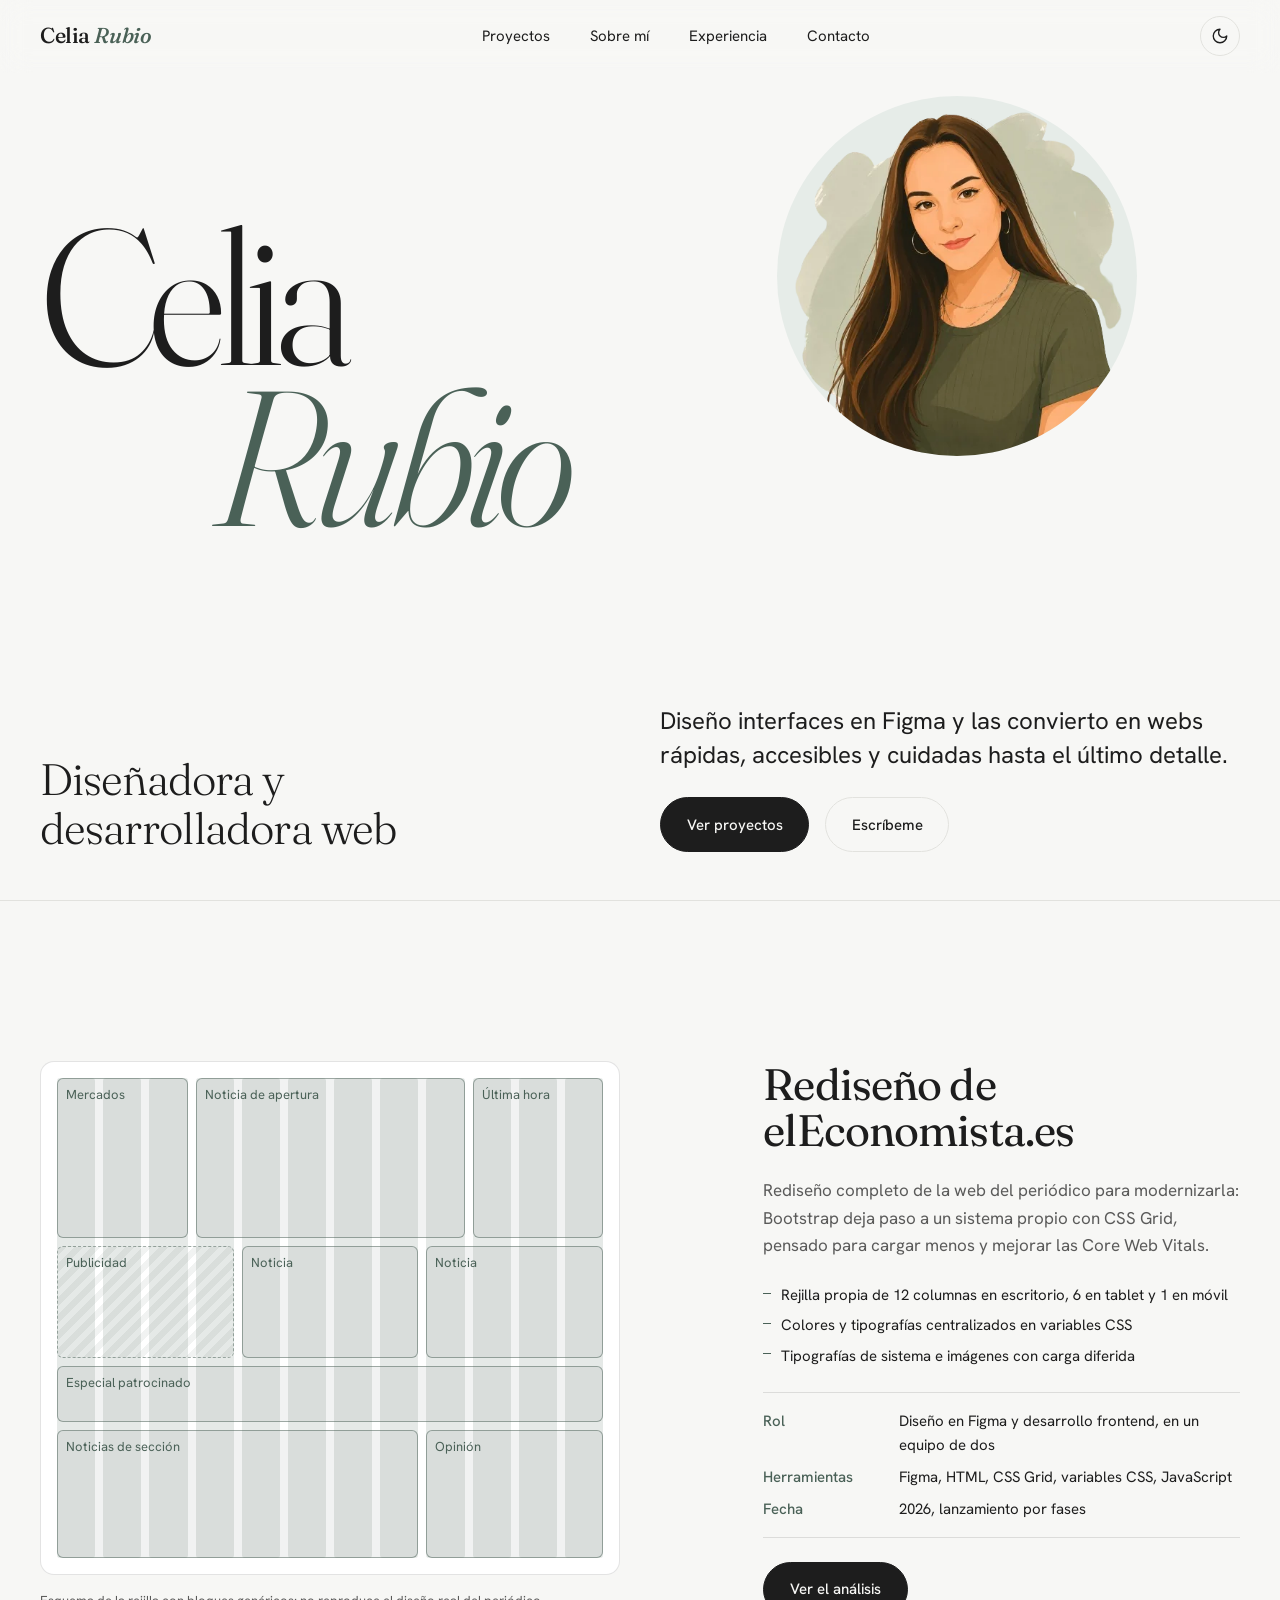
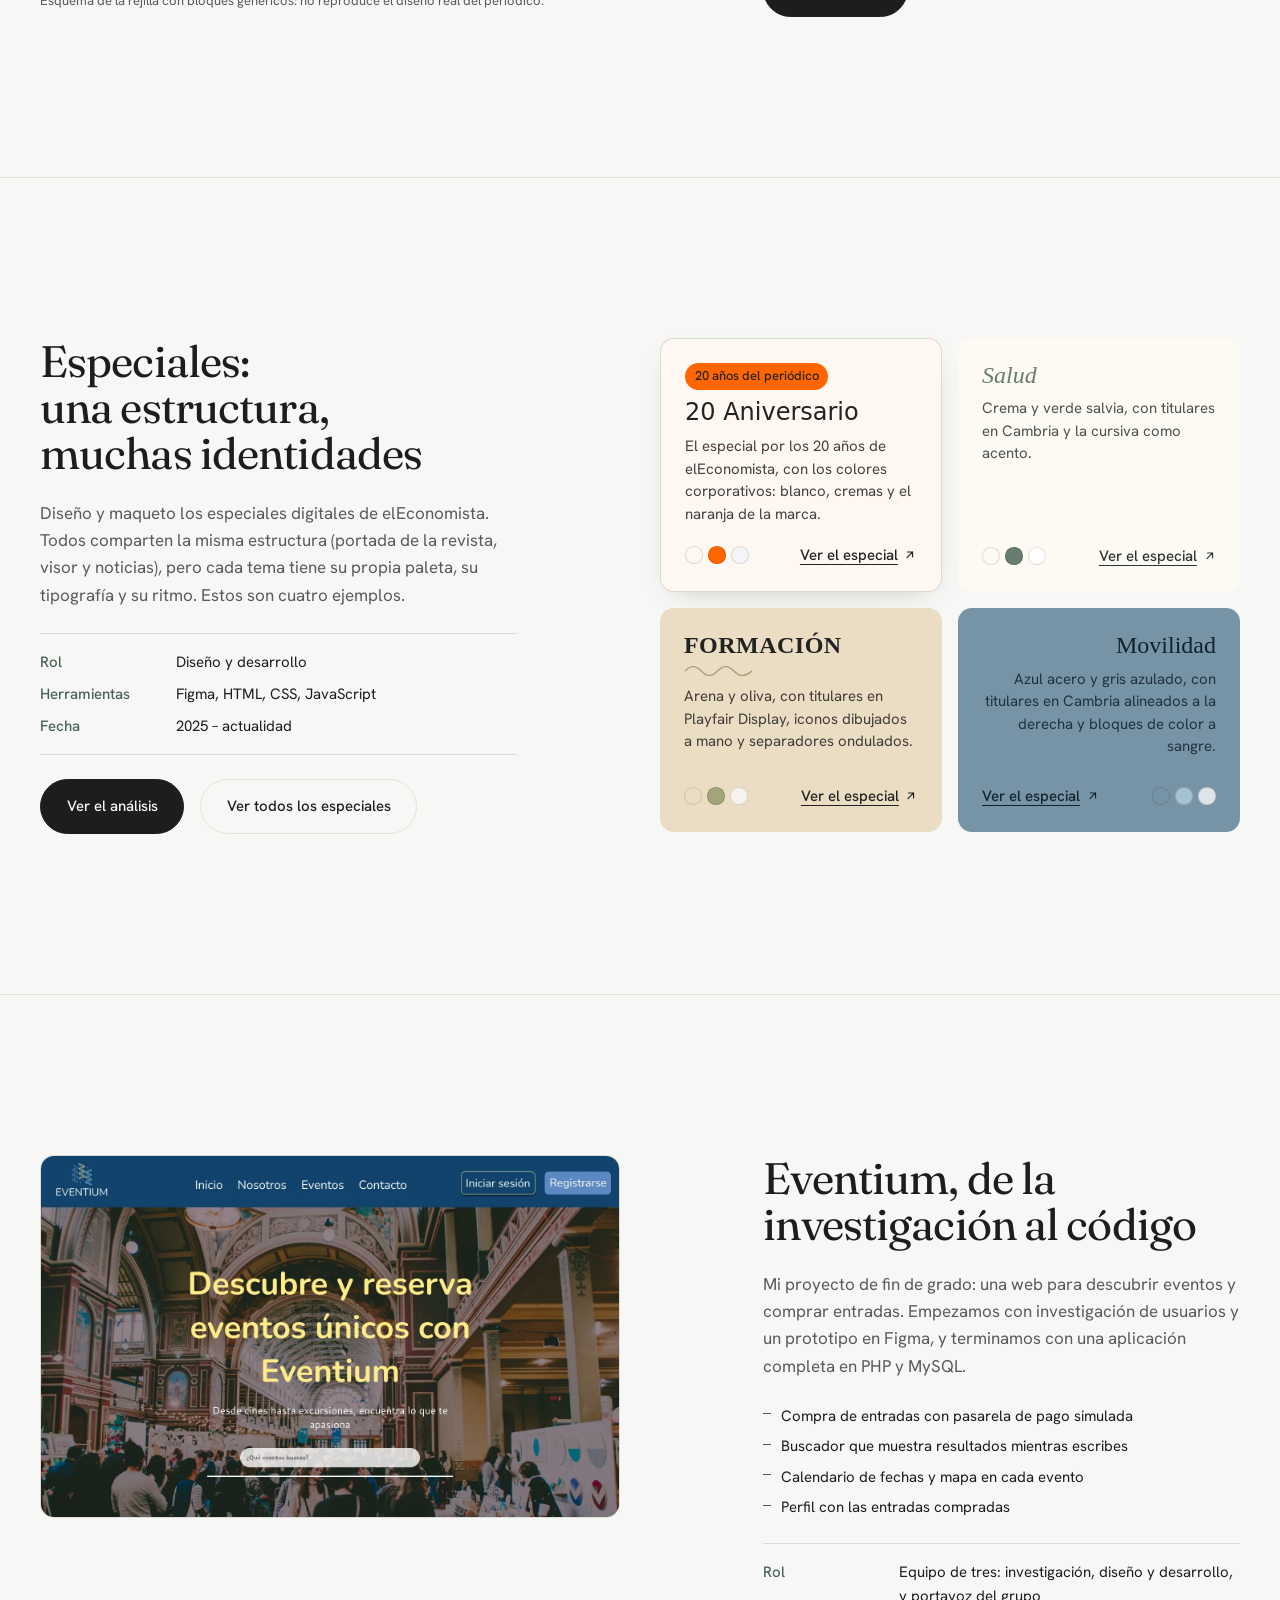
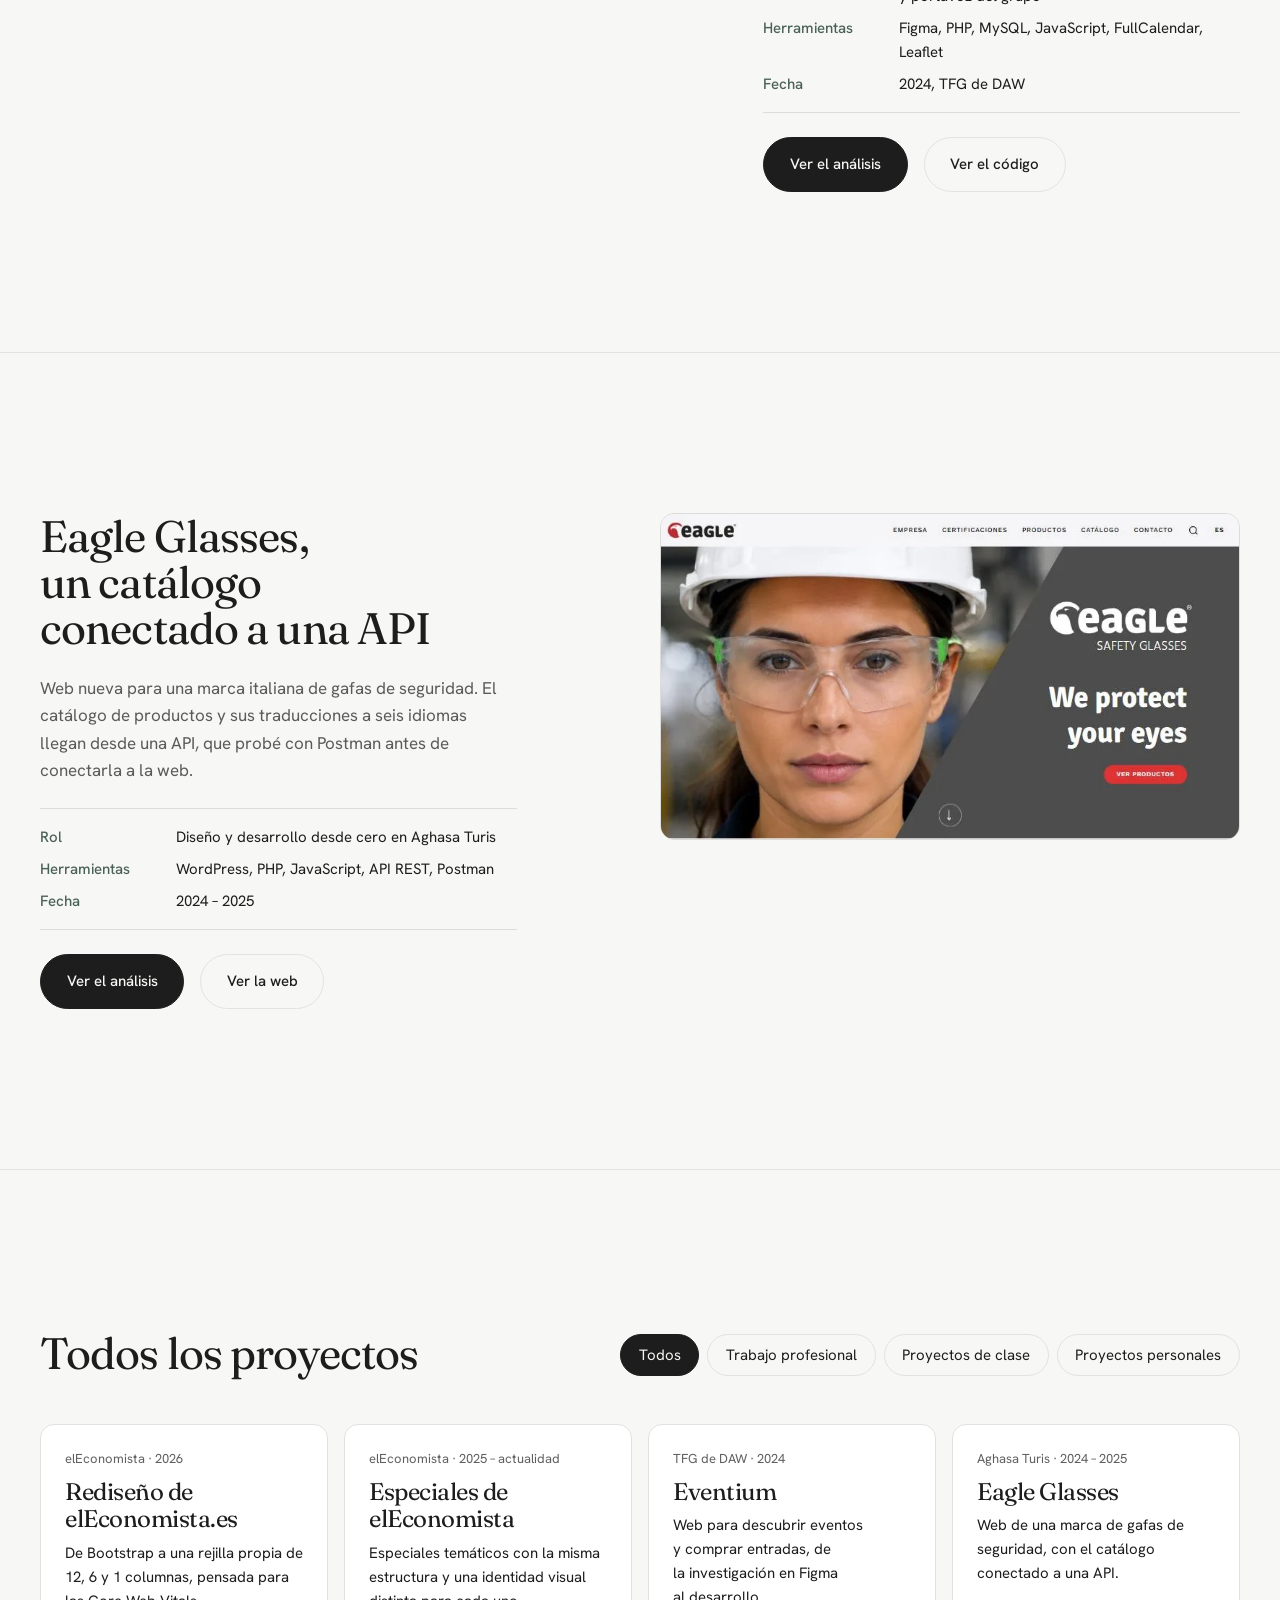
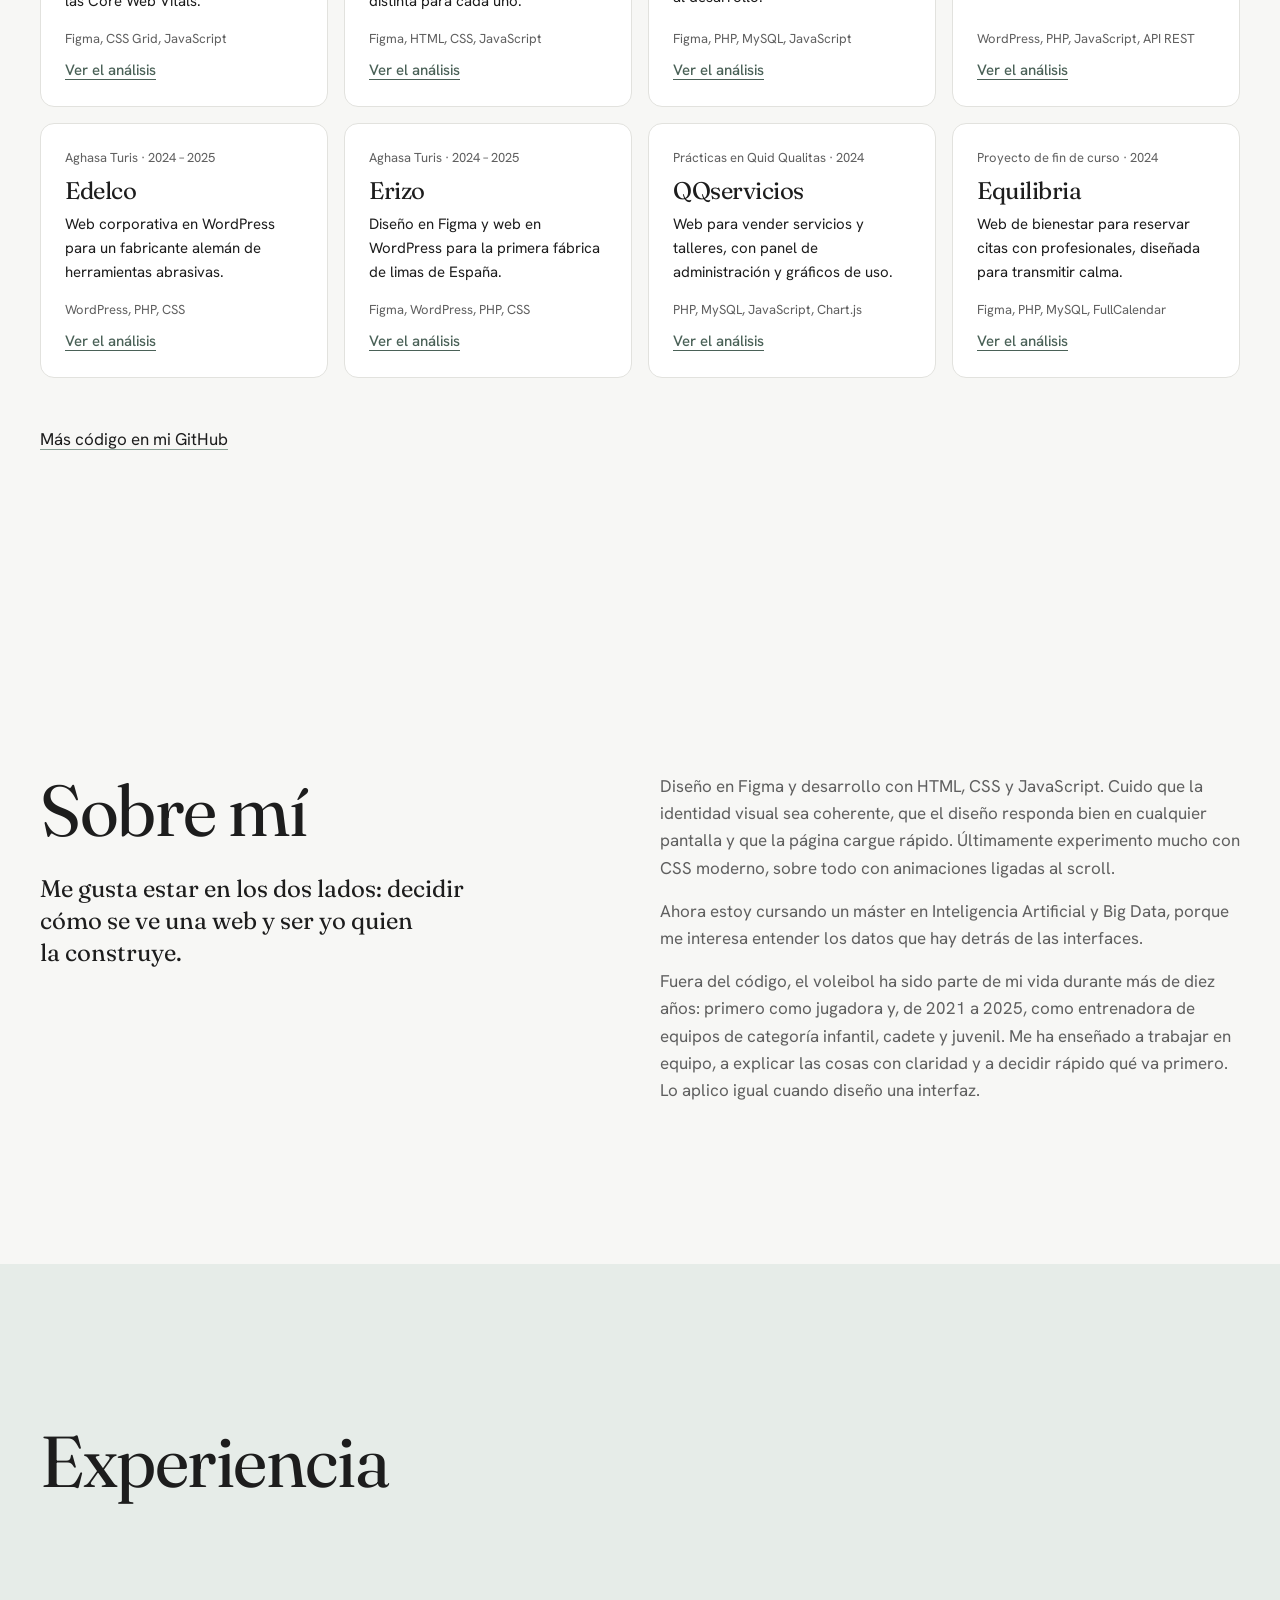
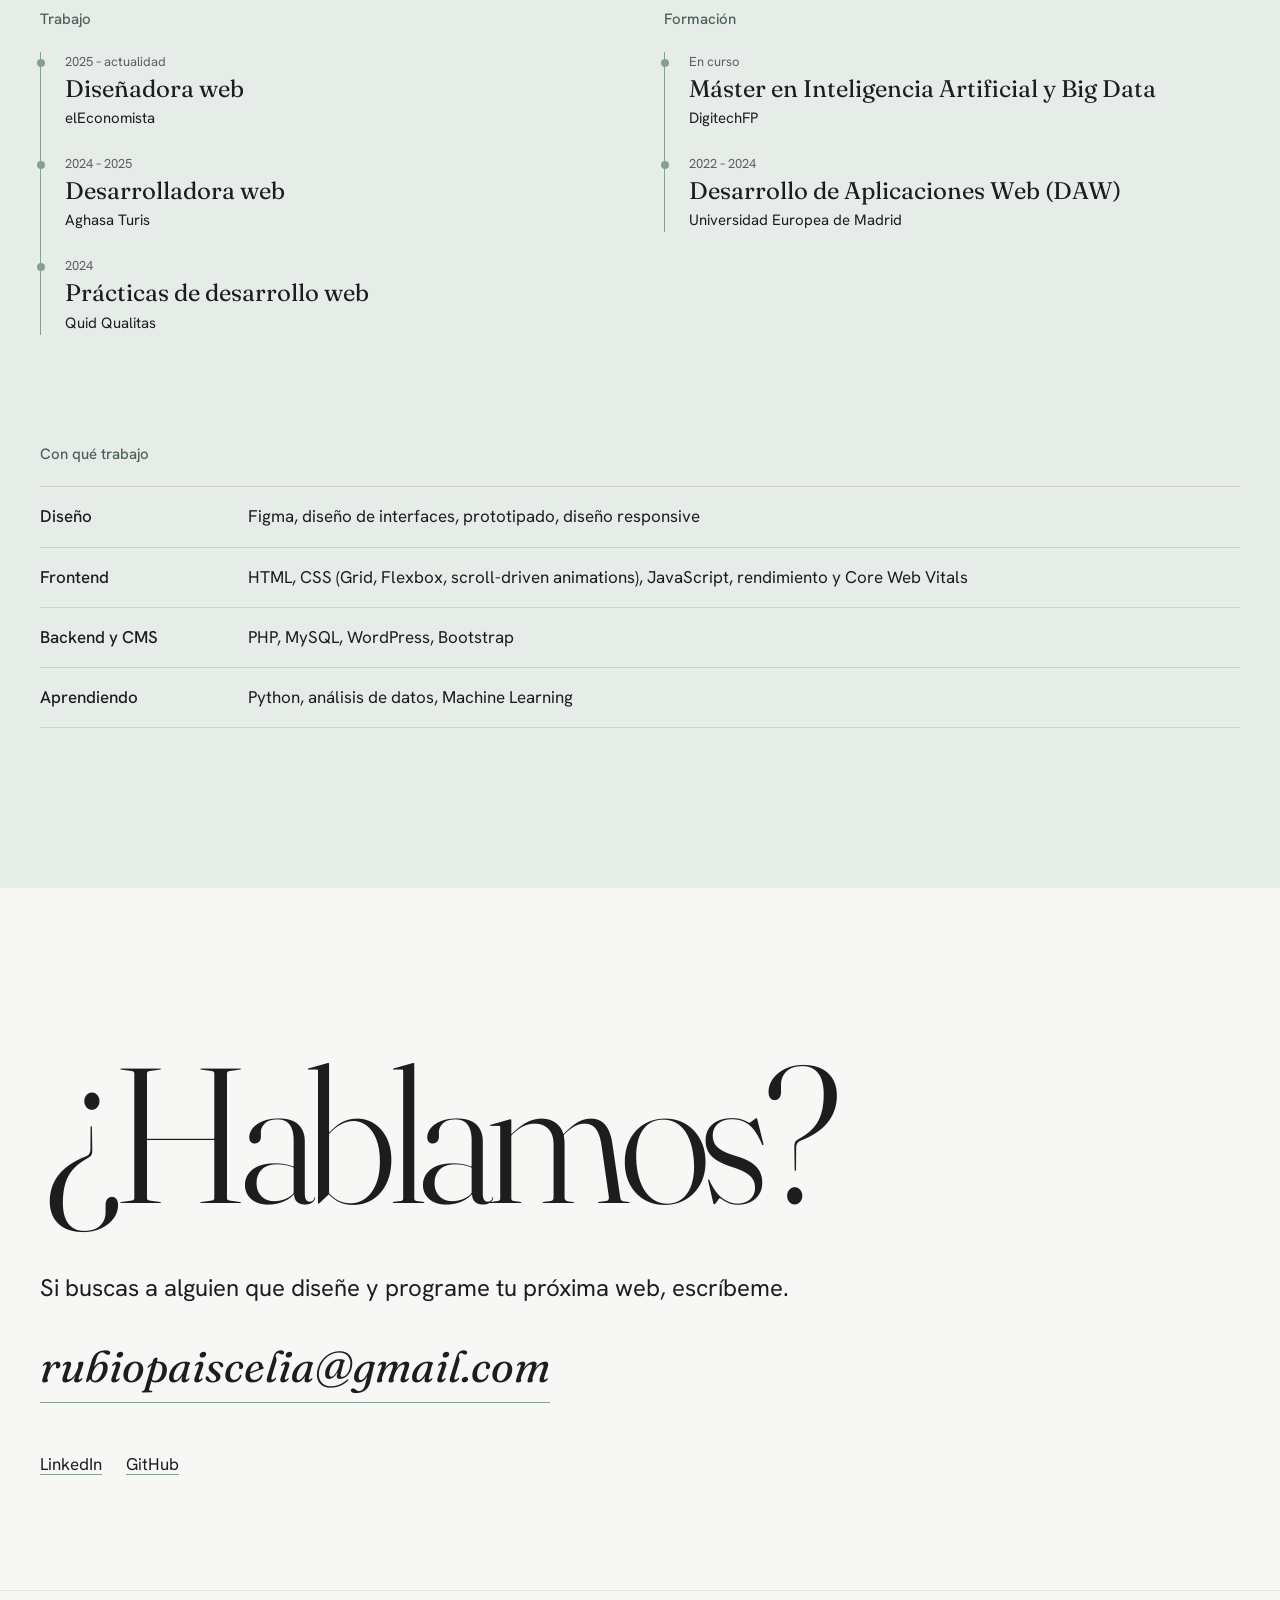
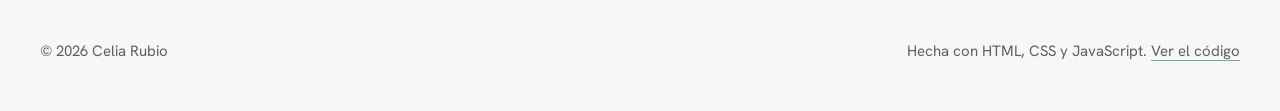
==== commit 925e499f: "push final del proyecto" ====
--- a/index.html
+++ b/index.html
@@ -8,7 +8,18 @@
     <meta name="description"
         content="Portfolio de Celia Rubio, diseñadora web y desarrolladora frontend. Diseño en Figma y programo los especiales digitales de elEconomista.">
     <meta name="theme-color" content="#f7f7f5">
+    <link rel="canonical" href="https://rubiocelia.github.io/web-portfolio/">
     <link rel="icon" href="assets/img/favicon.svg" type="image/svg+xml">
+
+    <!-- Vista previa al compartir el enlace (LinkedIn, WhatsApp...) -->
+    <meta property="og:type" content="website">
+    <meta property="og:title" content="Celia Rubio · Diseño y desarrollo web">
+    <meta property="og:description" content="Diseñadora web y desarrolladora frontend. Diseño en Figma y programo los especiales digitales de elEconomista.">
+    <meta property="og:url" content="https://rubiocelia.github.io/web-portfolio/">
+    <meta property="og:image" content="https://rubiocelia.github.io/web-portfolio/assets/img/og-portada.png">
+    <meta property="og:image:width" content="1200">
+    <meta property="og:image:height" content="630">
+    <meta name="twitter:card" content="summary_large_image">
 
     <!-- Tema: se aplica aquí, antes de pintar, para que no parpadee al cargar -->
     <script>
@@ -97,7 +108,7 @@
                     <span class="hero-line">Rubio</span>
                 </h1>
 
-                <img src="assets/img/fotoPerfDibj.png" alt="Ilustración de Celia Rubio" class="hero-photo" width="500"
+                <img src="assets/img/fotoPerfDibj.webp" alt="Ilustración de Celia Rubio" class="hero-photo" width="500"
                     height="500" fetchpriority="high">
 
                 <p class="hero-role">Diseñadora y desarrolladora web</p>
--- a/css/variables.css
+++ b/css/variables.css
@@ -181,9 +181,9 @@
 }
 
 :root[data-tone="erizo"] {
-  --tone-bg: #f0efed;
-  --tone-ink: #1f1d1b;
-  --tone-accent: #5b4d40;
+  --tone-bg: #fbf6dc;
+  --tone-ink: #1a1a1a;
+  --tone-accent: #0050c8; /* el azul de la marca, oscurecido para pasar contraste AA */
 }
 
 :root[data-tone="qqservicios"] {
@@ -224,7 +224,7 @@
 }
 
 :root.dark-mode[data-tone="erizo"] {
-  --tone-accent: #cdbba7;
+  --tone-accent: #f8d819;
 }
 
 :root.dark-mode[data-tone="qqservicios"] {
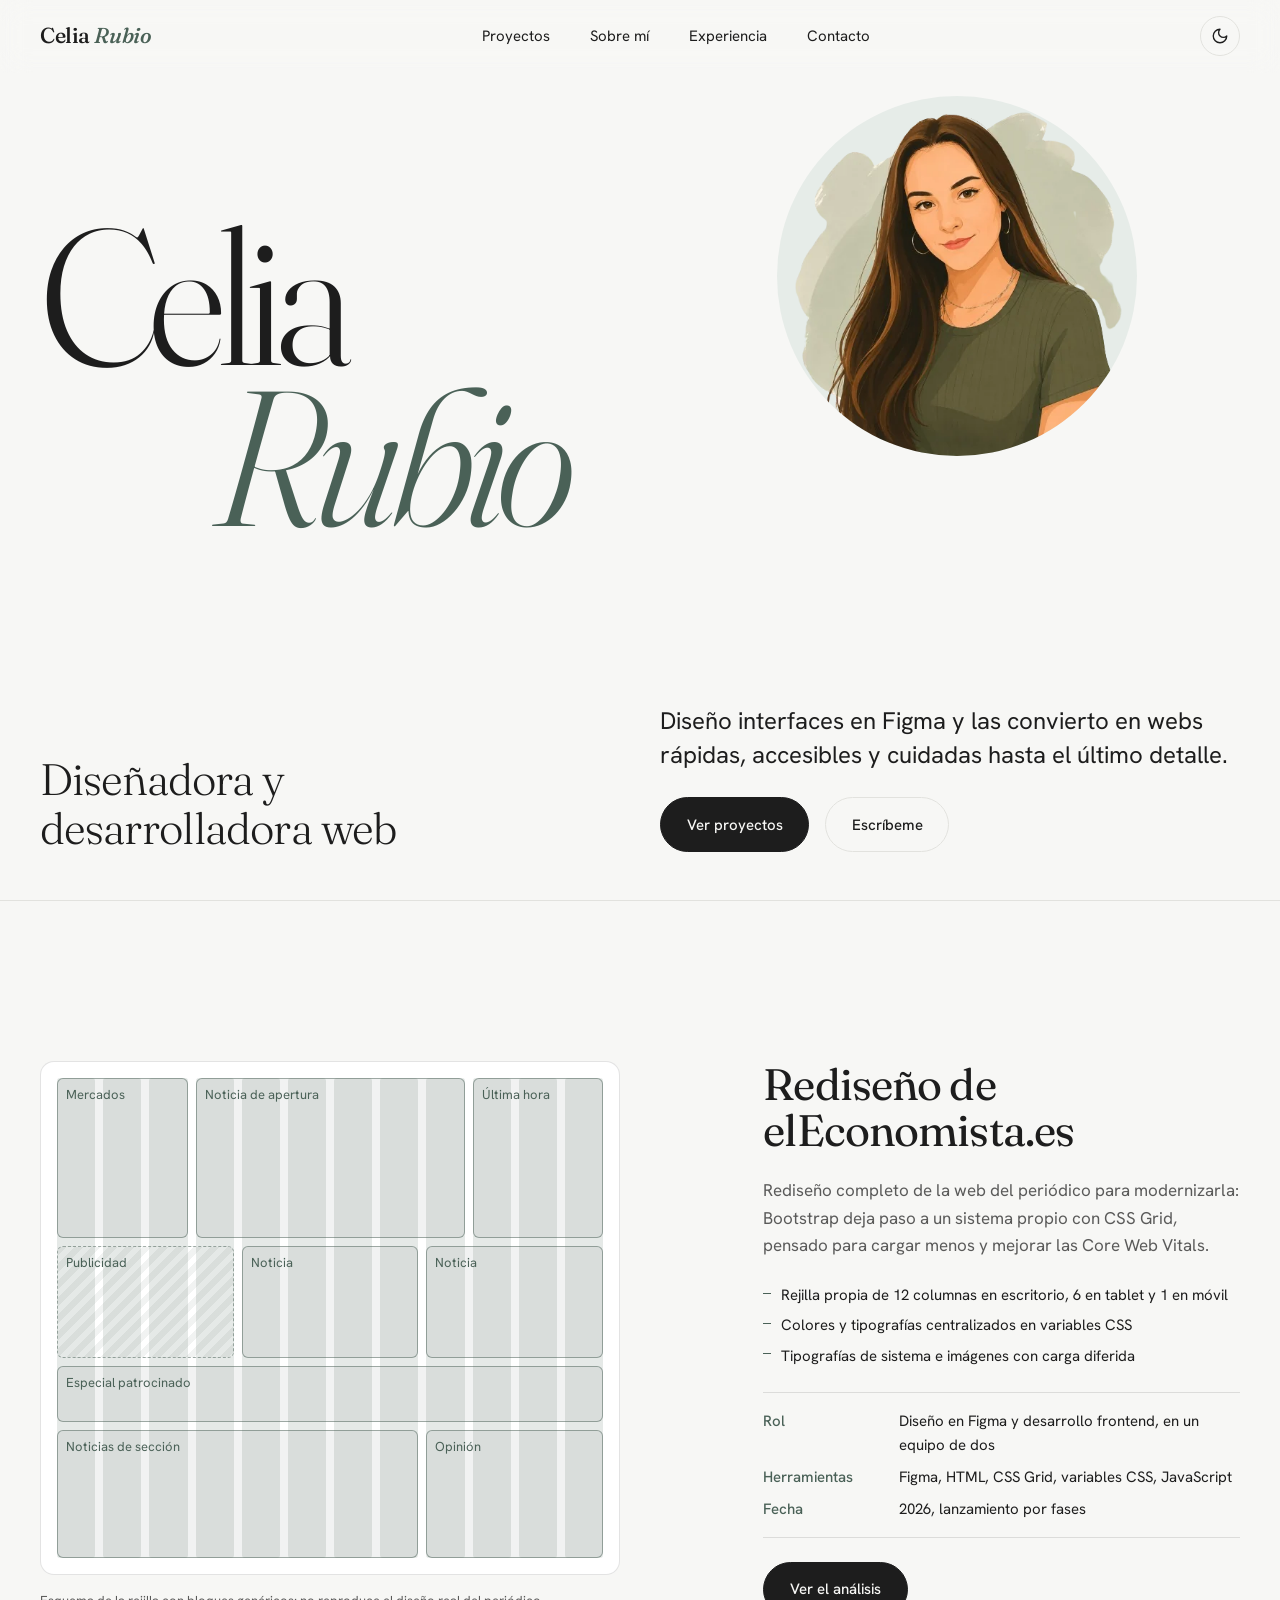
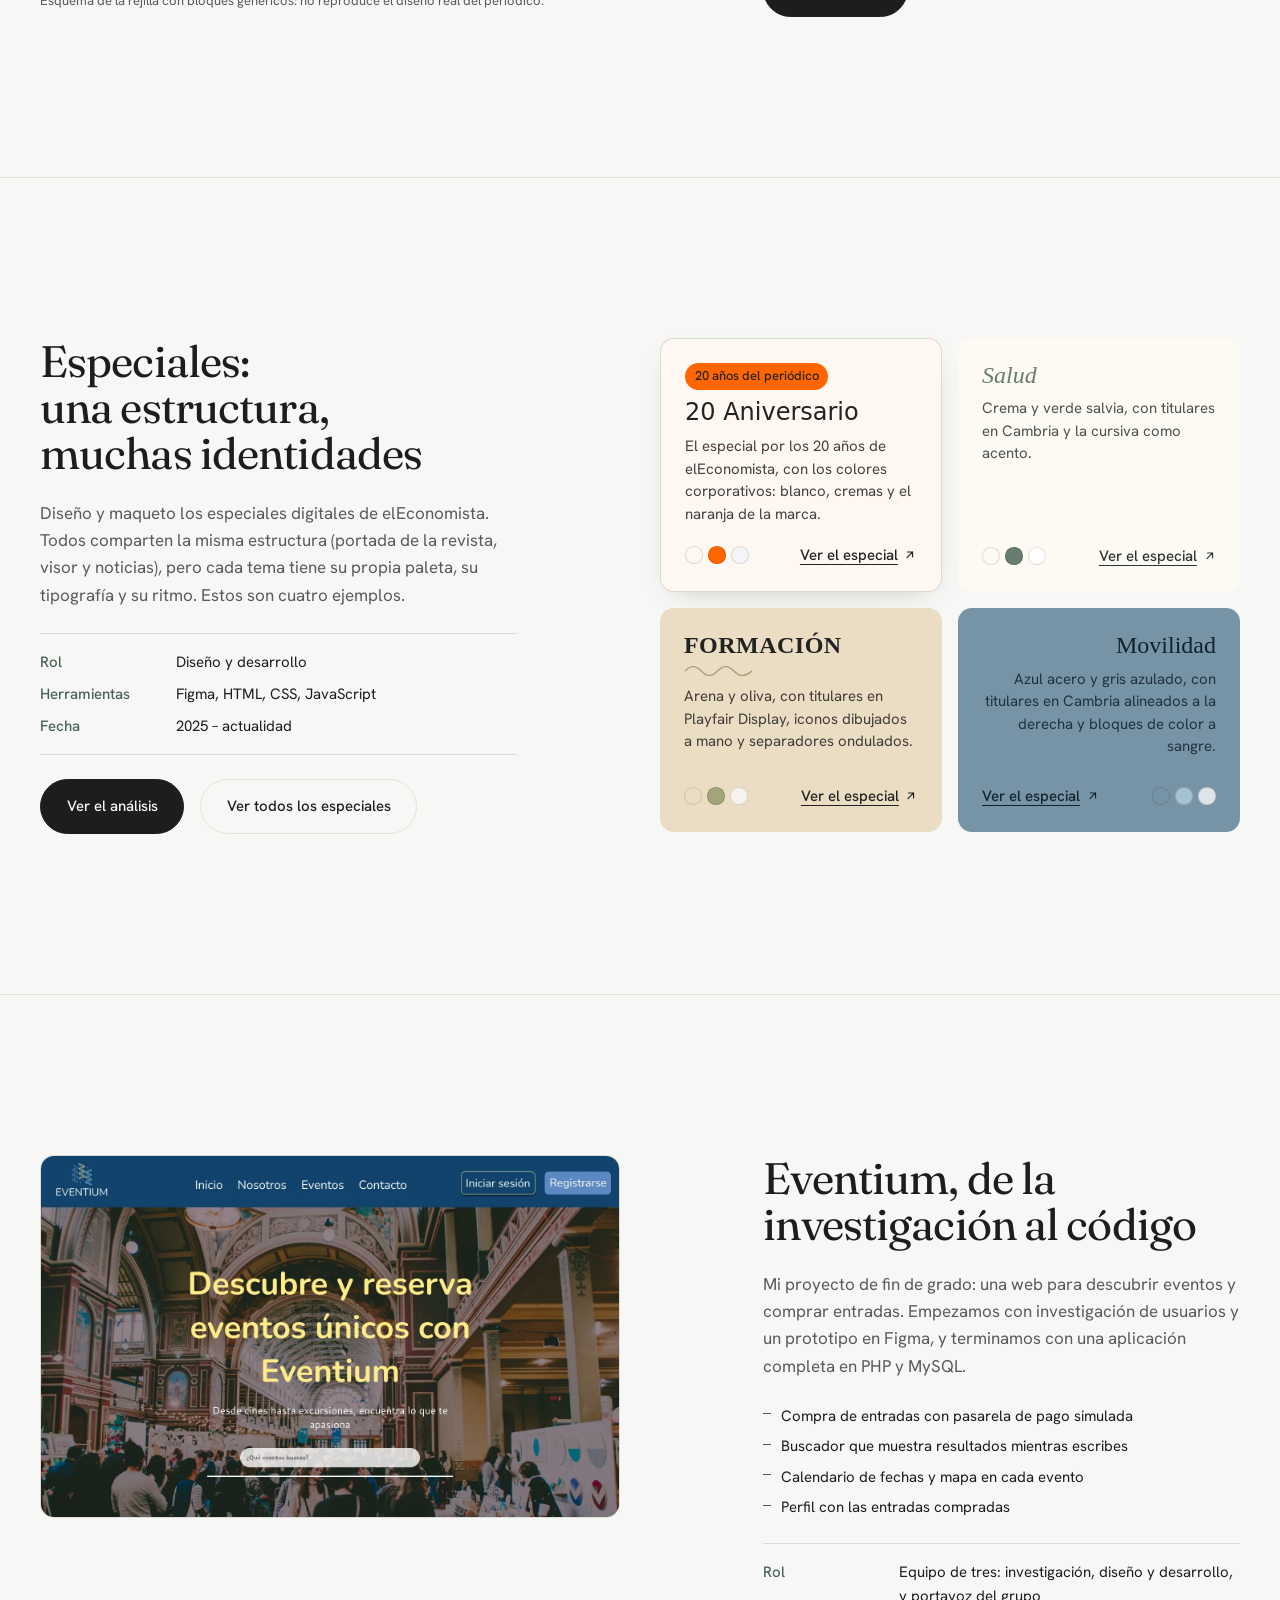
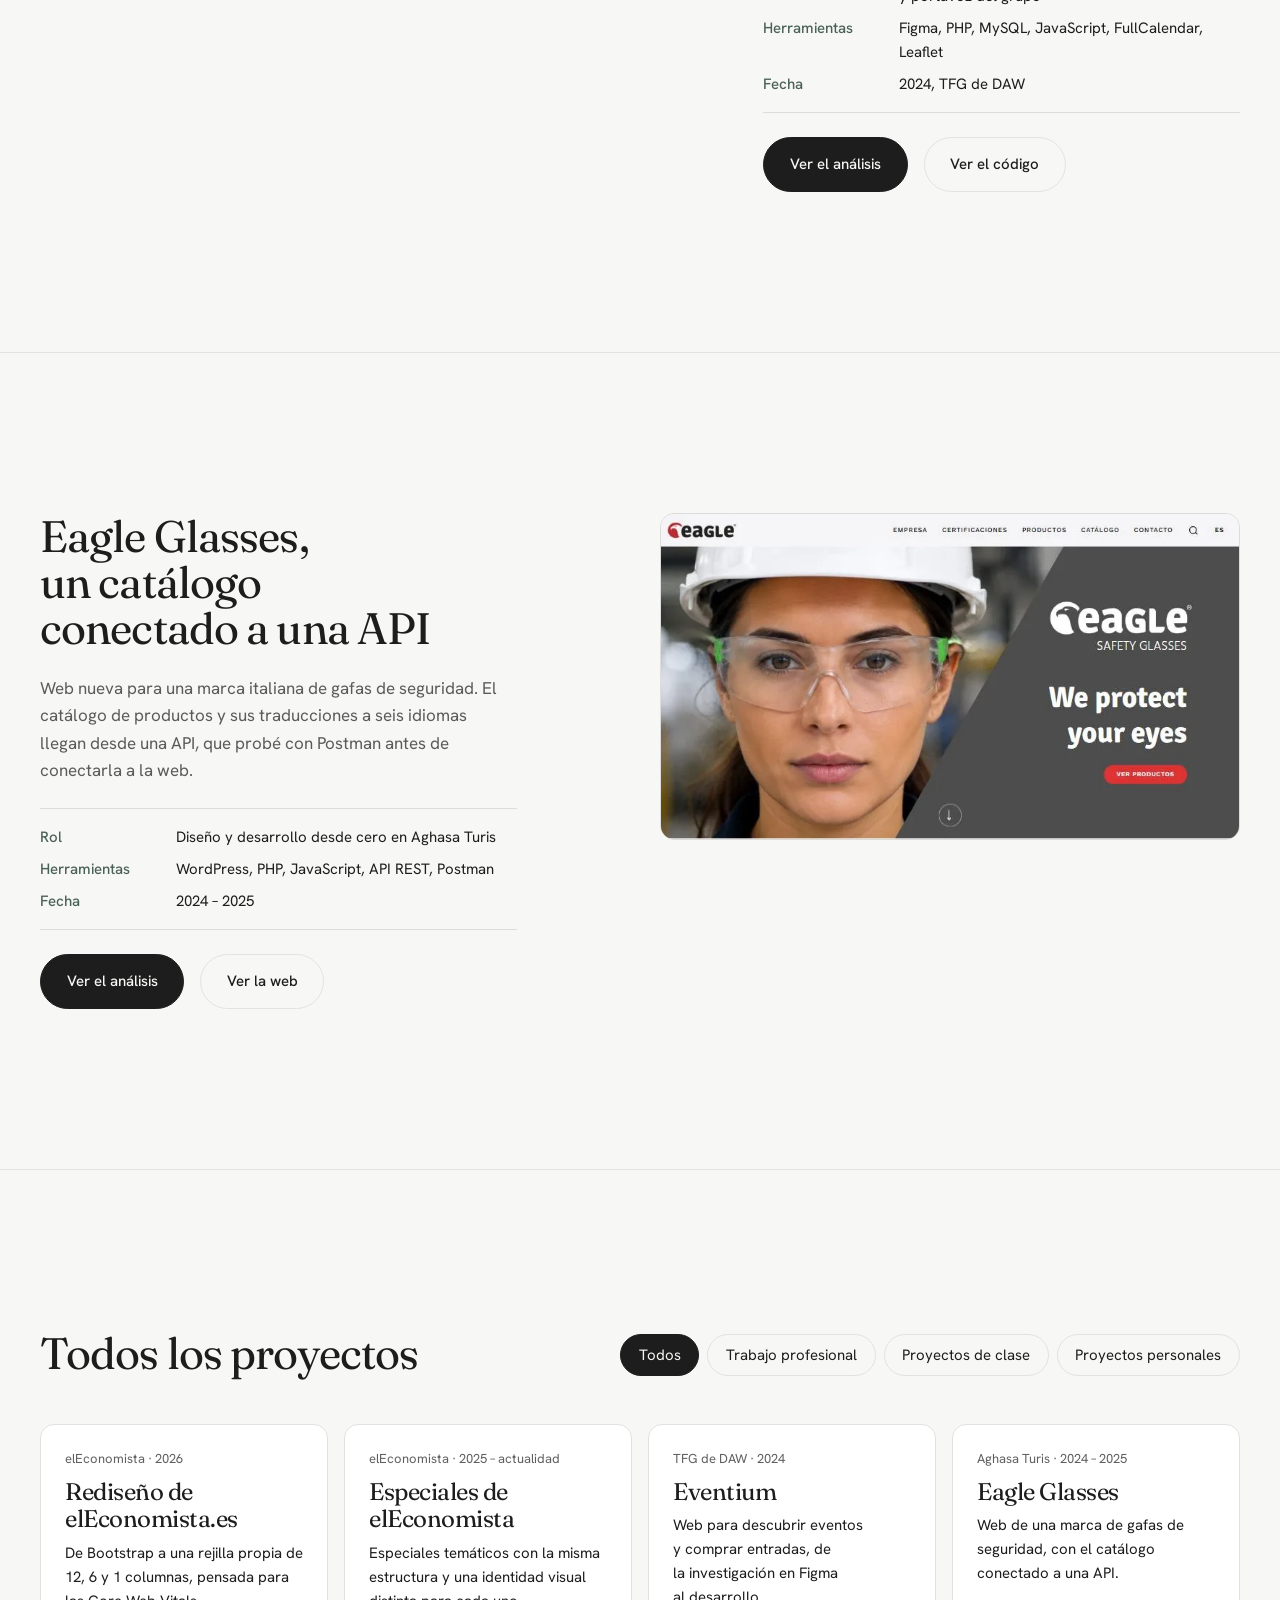
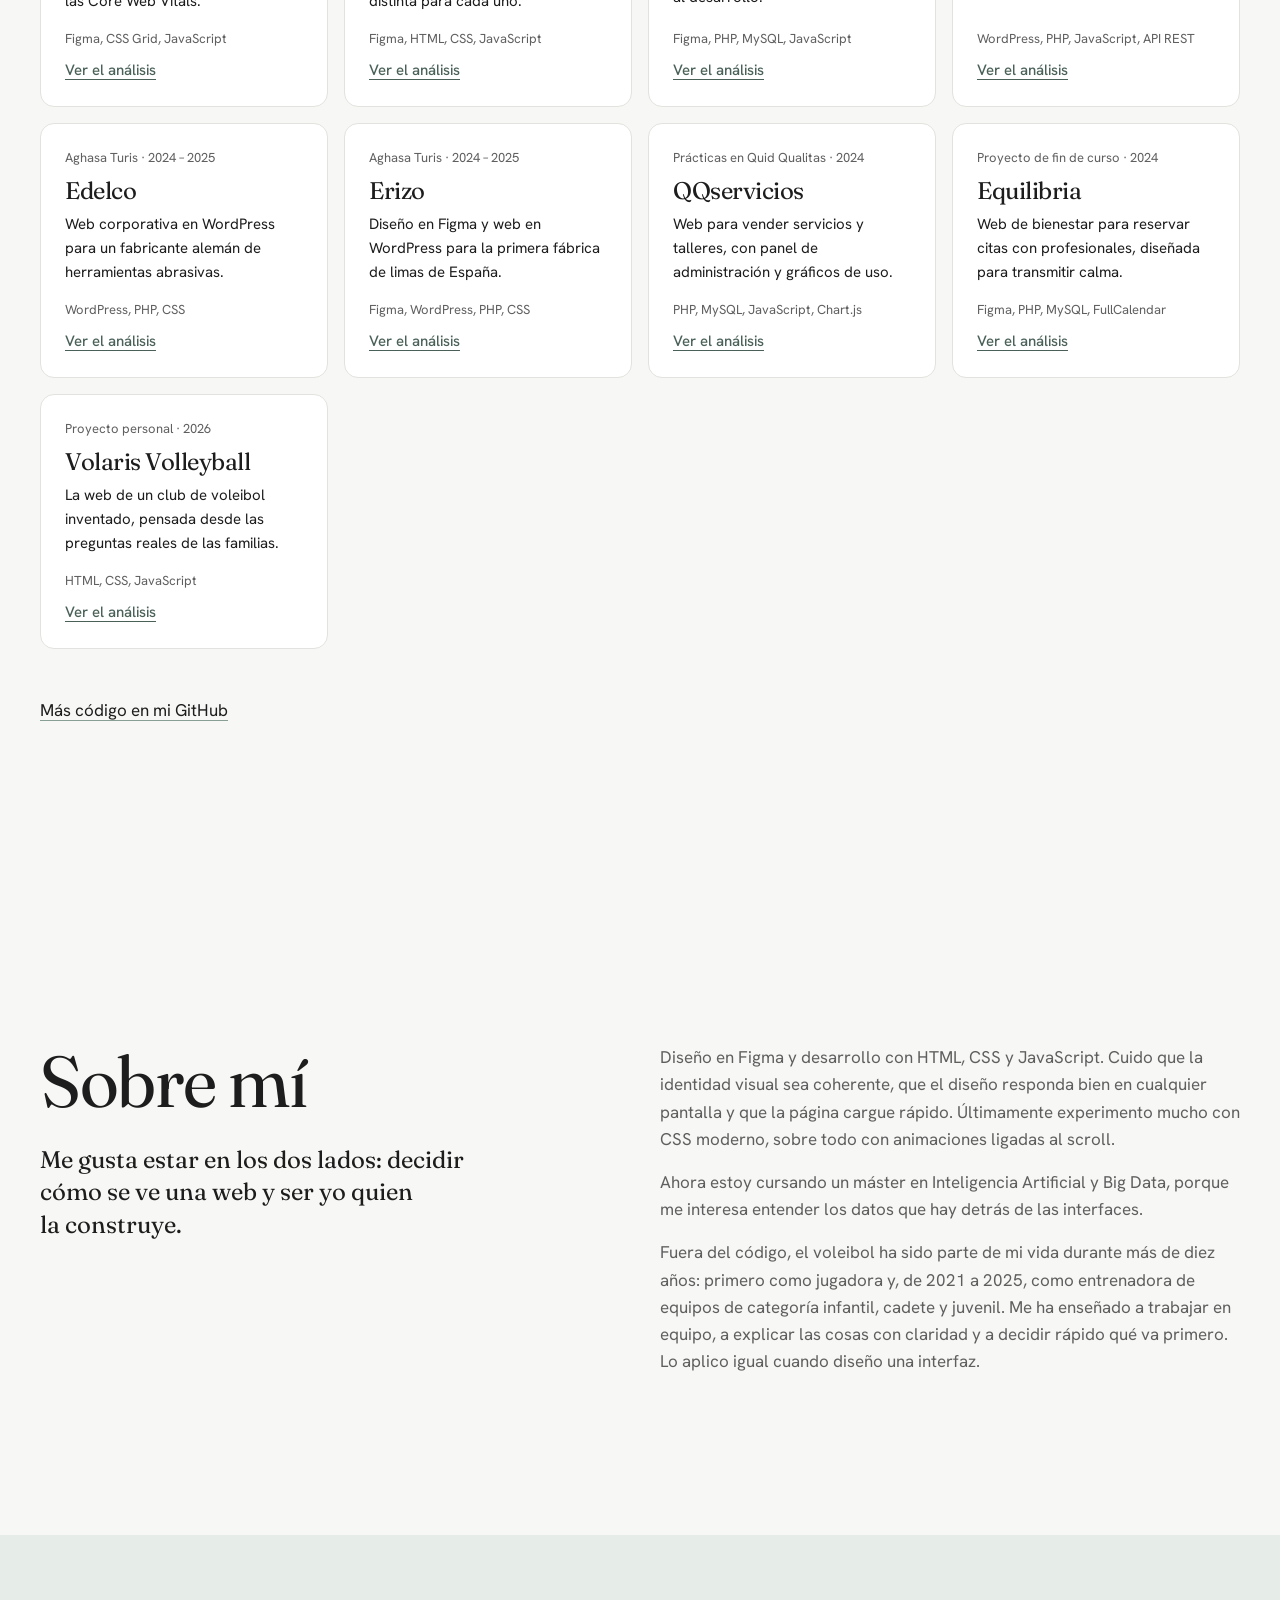
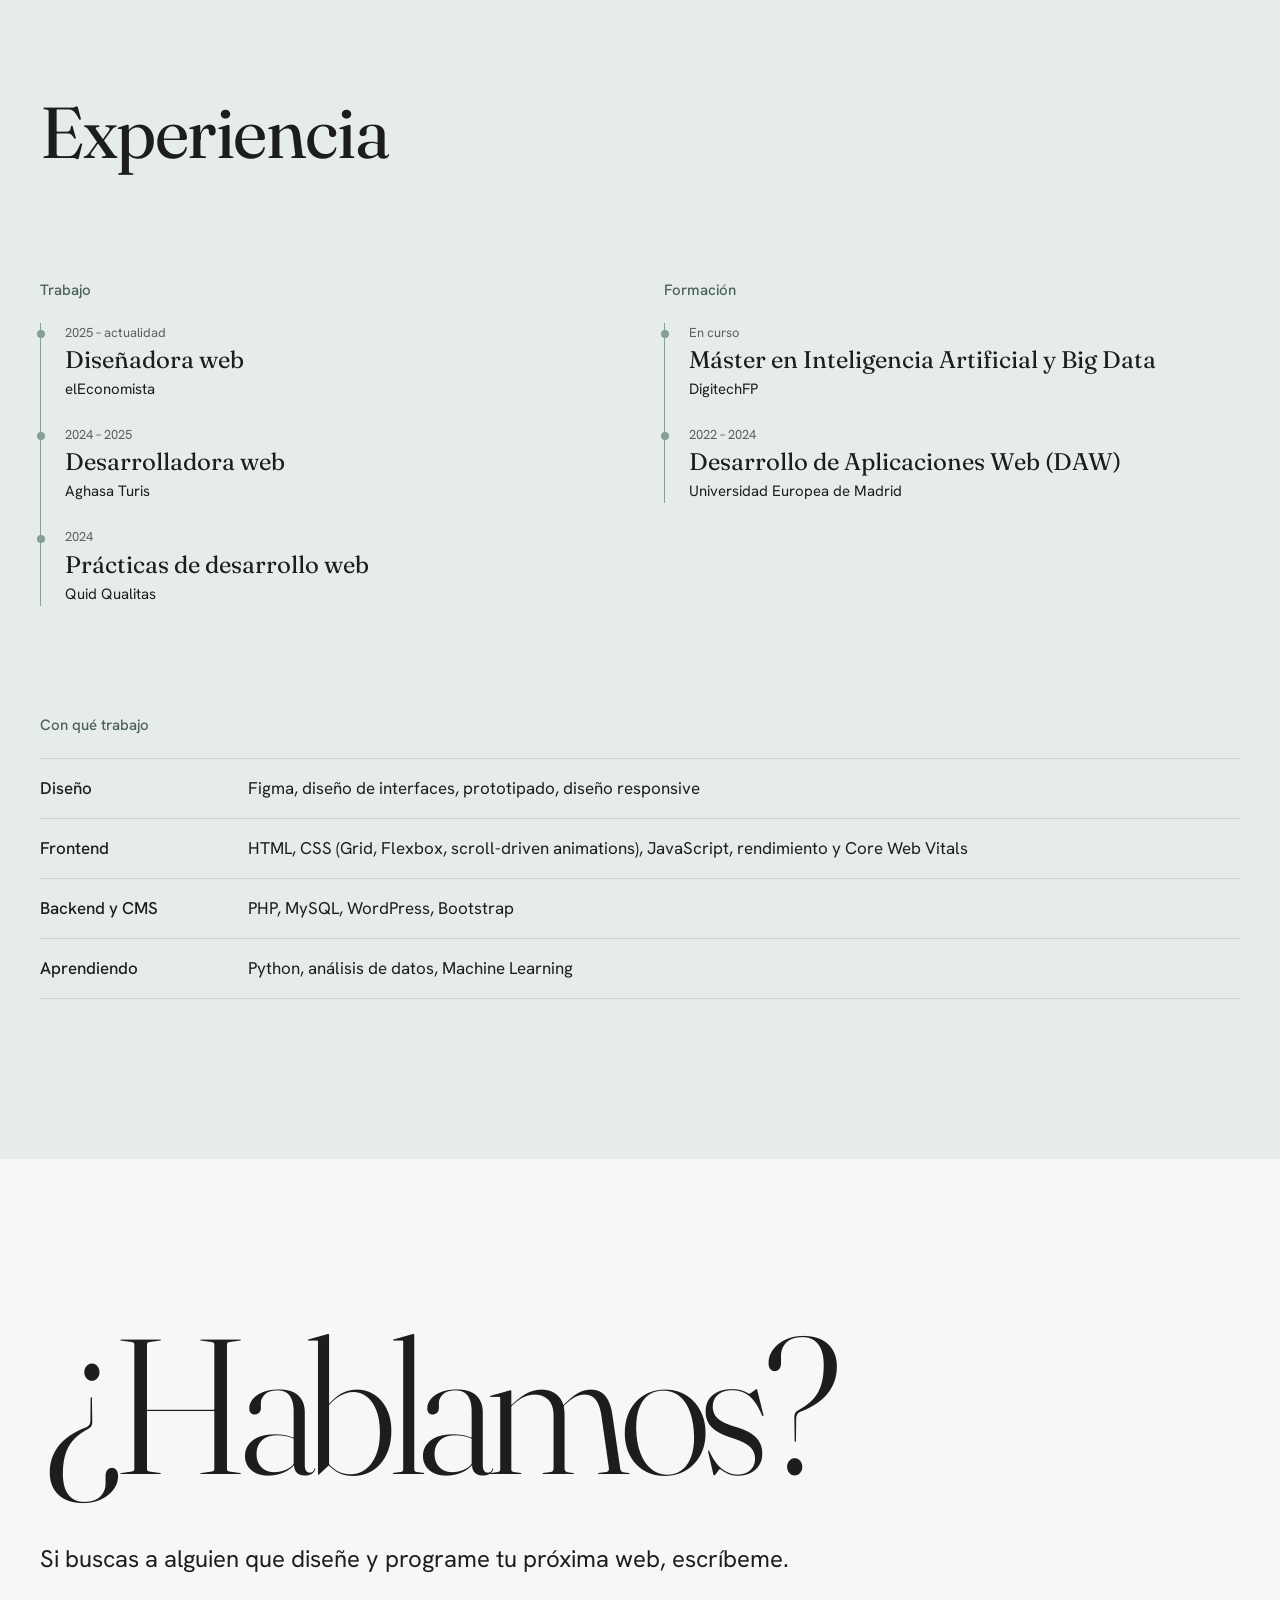
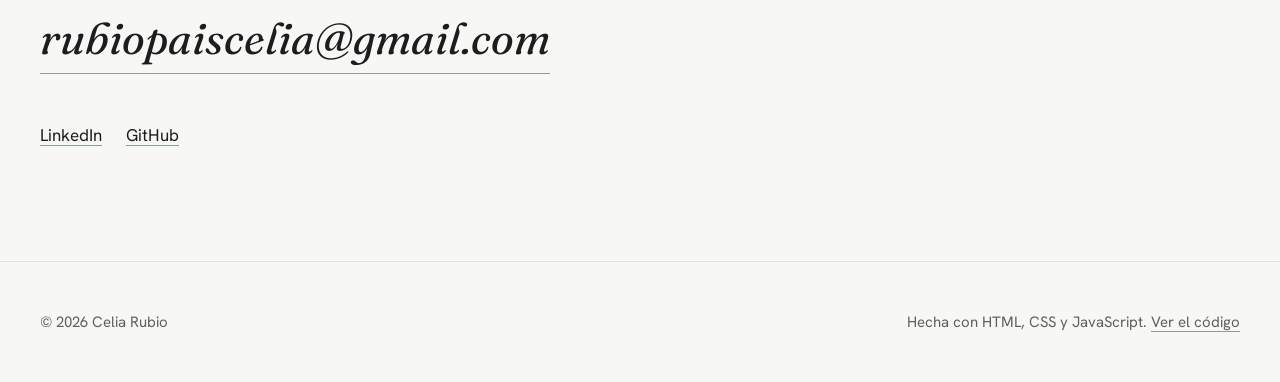
==== commit 1f45d9e4: "nuevo link de web nueva" ====
--- a/index.html
+++ b/index.html
@@ -551,11 +551,21 @@
                         </a>
                     </li>
 
+                    <li data-category="personal">
+                        <a href="proyectos/volaris-volleyball.html" class="project-card">
+                            <span class="project-type">Proyecto personal · 2026</span>
+                            <h4 class="project-name">Volaris Volleyball</h4>
+                            <p class="project-desc">La web de un club de voleibol inventado, pensada desde las preguntas reales de las familias.</p>
+                            <span class="project-tags">HTML, CSS, JavaScript</span>
+                            <span class="project-cta">Ver el análisis</span>
+                        </a>
+                    </li>
+
                 </ul>
 
-                <!-- Se muestra cuando un filtro no tiene proyectos. Quitar cuando haya proyectos personales -->
+                <!-- Se muestra si algún filtro se queda sin proyectos -->
                 <p class="project-empty" hidden>
-                    En marcha: un rediseño de la web del club ABV Boadilla Voleibol y una web para The Sushi Fest.
+                    Pronto habrá proyectos nuevos aquí.
                 </p>
 
                 <a href="https://github.com/rubiocelia" class="text-link" target="_blank" rel="noopener">
--- a/css/variables.css
+++ b/css/variables.css
@@ -198,6 +198,12 @@
   --tone-accent: #4d6a5c;
 }
 
+:root[data-tone="volaris"] {
+  --tone-bg: #eef7f4;
+  --tone-ink: #0b1220;
+  --tone-accent: #027a6a; /* el turquesa del club, oscurecido para pasar contraste AA */
+}
+
 :root.dark-mode[data-tone] {
   --tone-bg: var(--color-background);
   --tone-ink: var(--color-text);
@@ -234,3 +240,7 @@
 :root.dark-mode[data-tone="equilibria"] {
   --tone-accent: #a5c2b3;
 }
+
+:root.dark-mode[data-tone="volaris"] {
+  --tone-accent: #3dd6bf;
+}
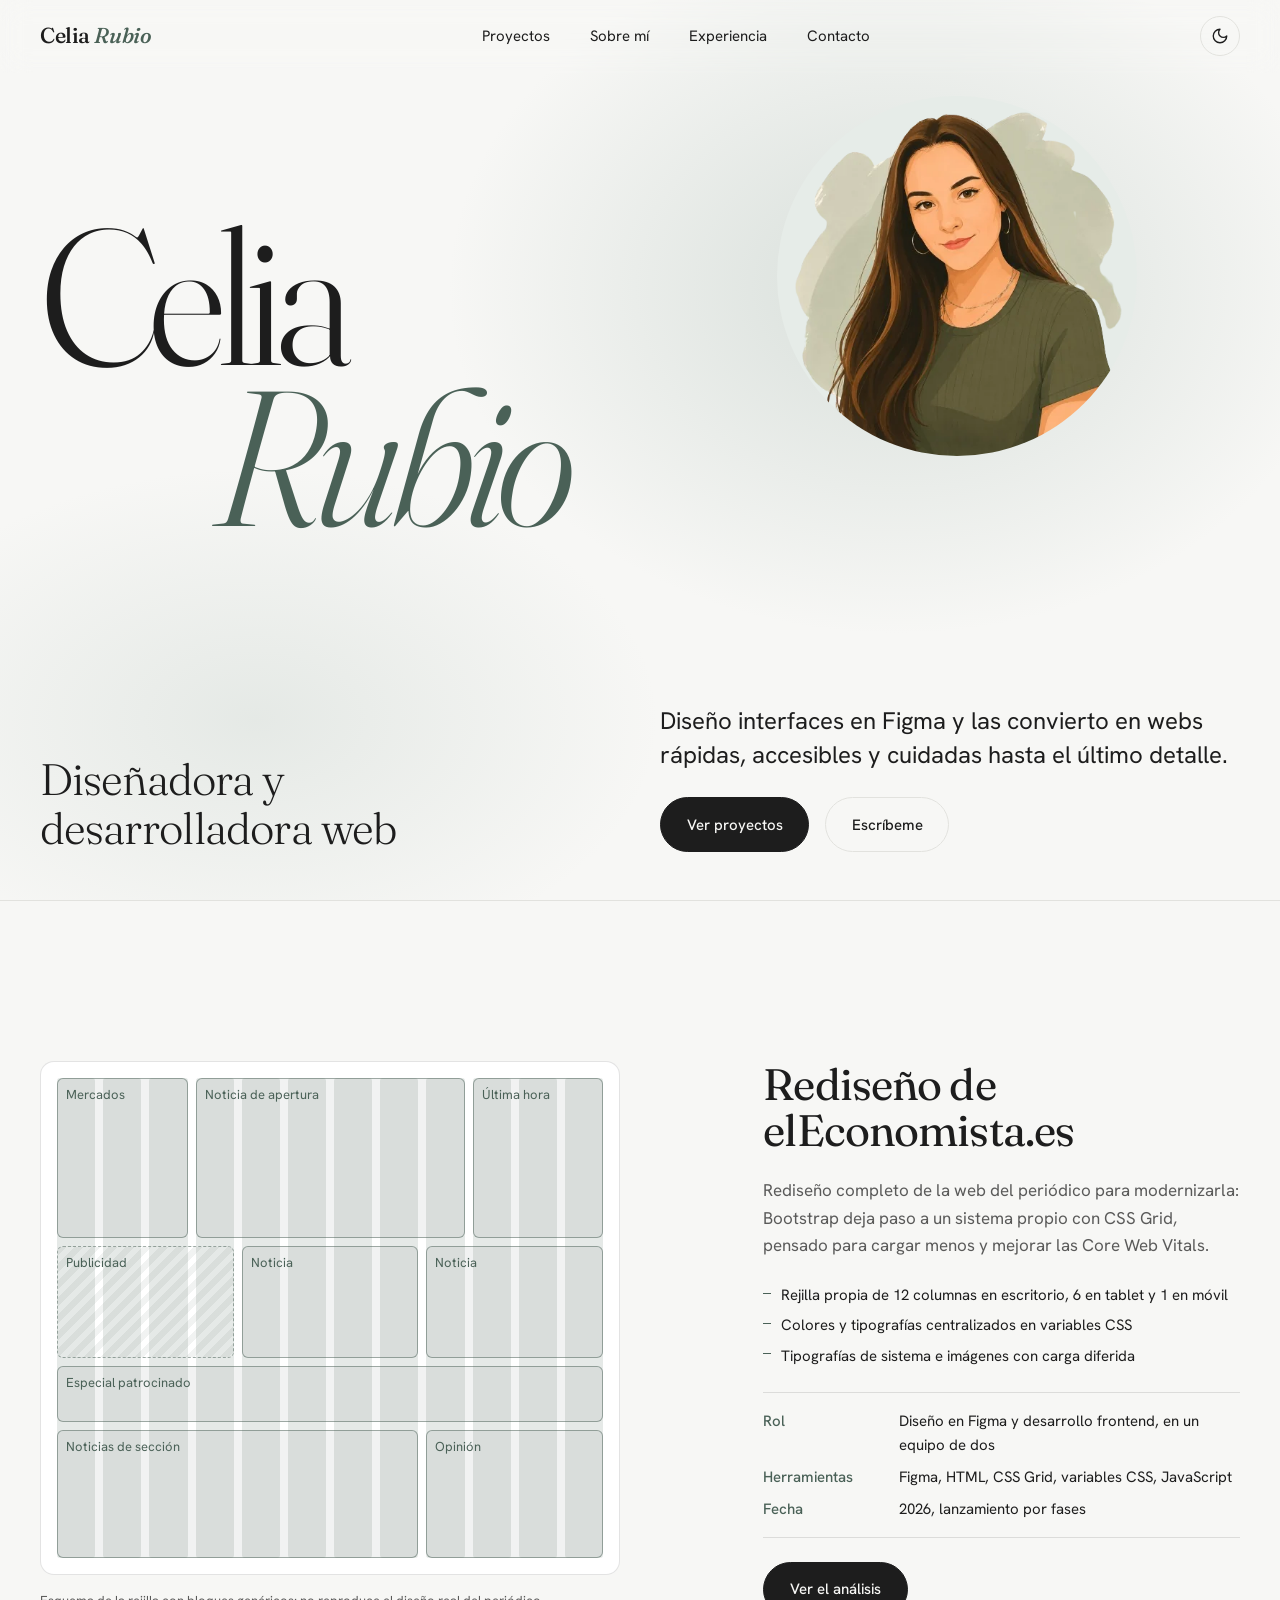
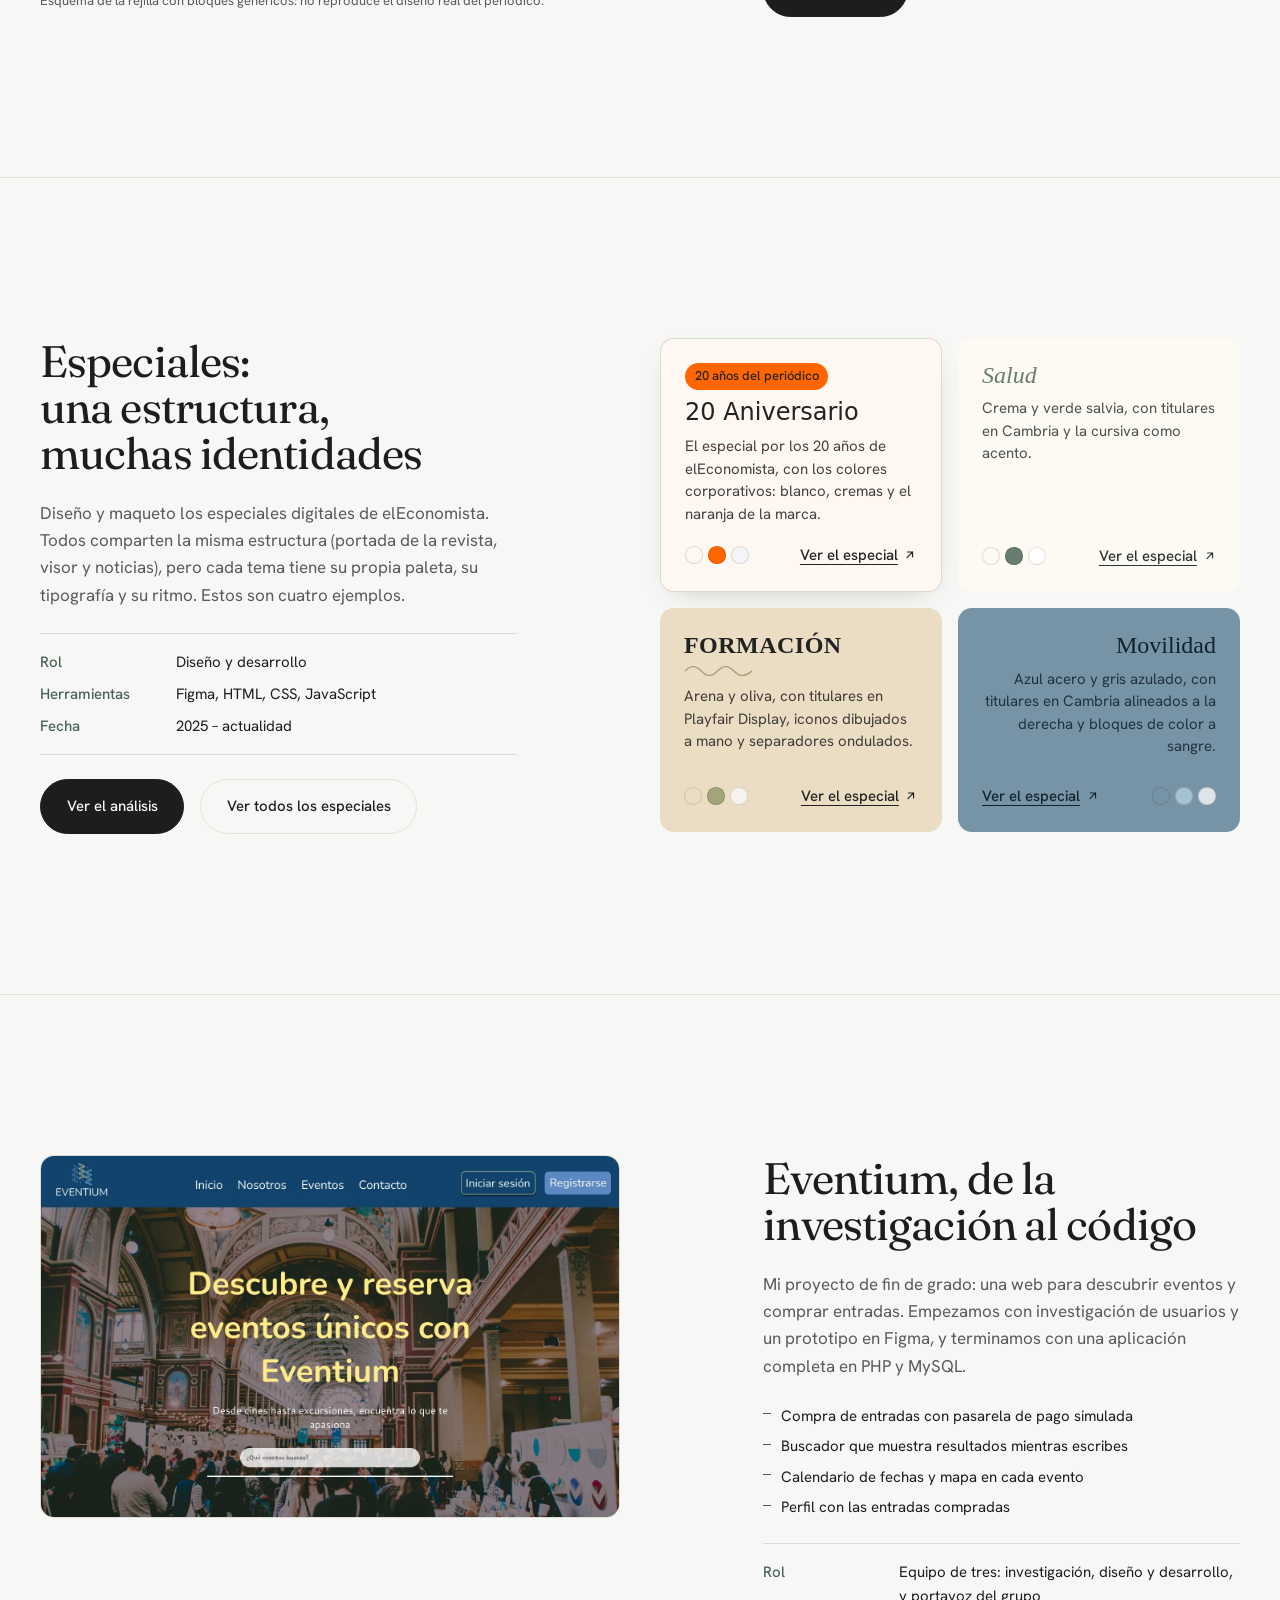
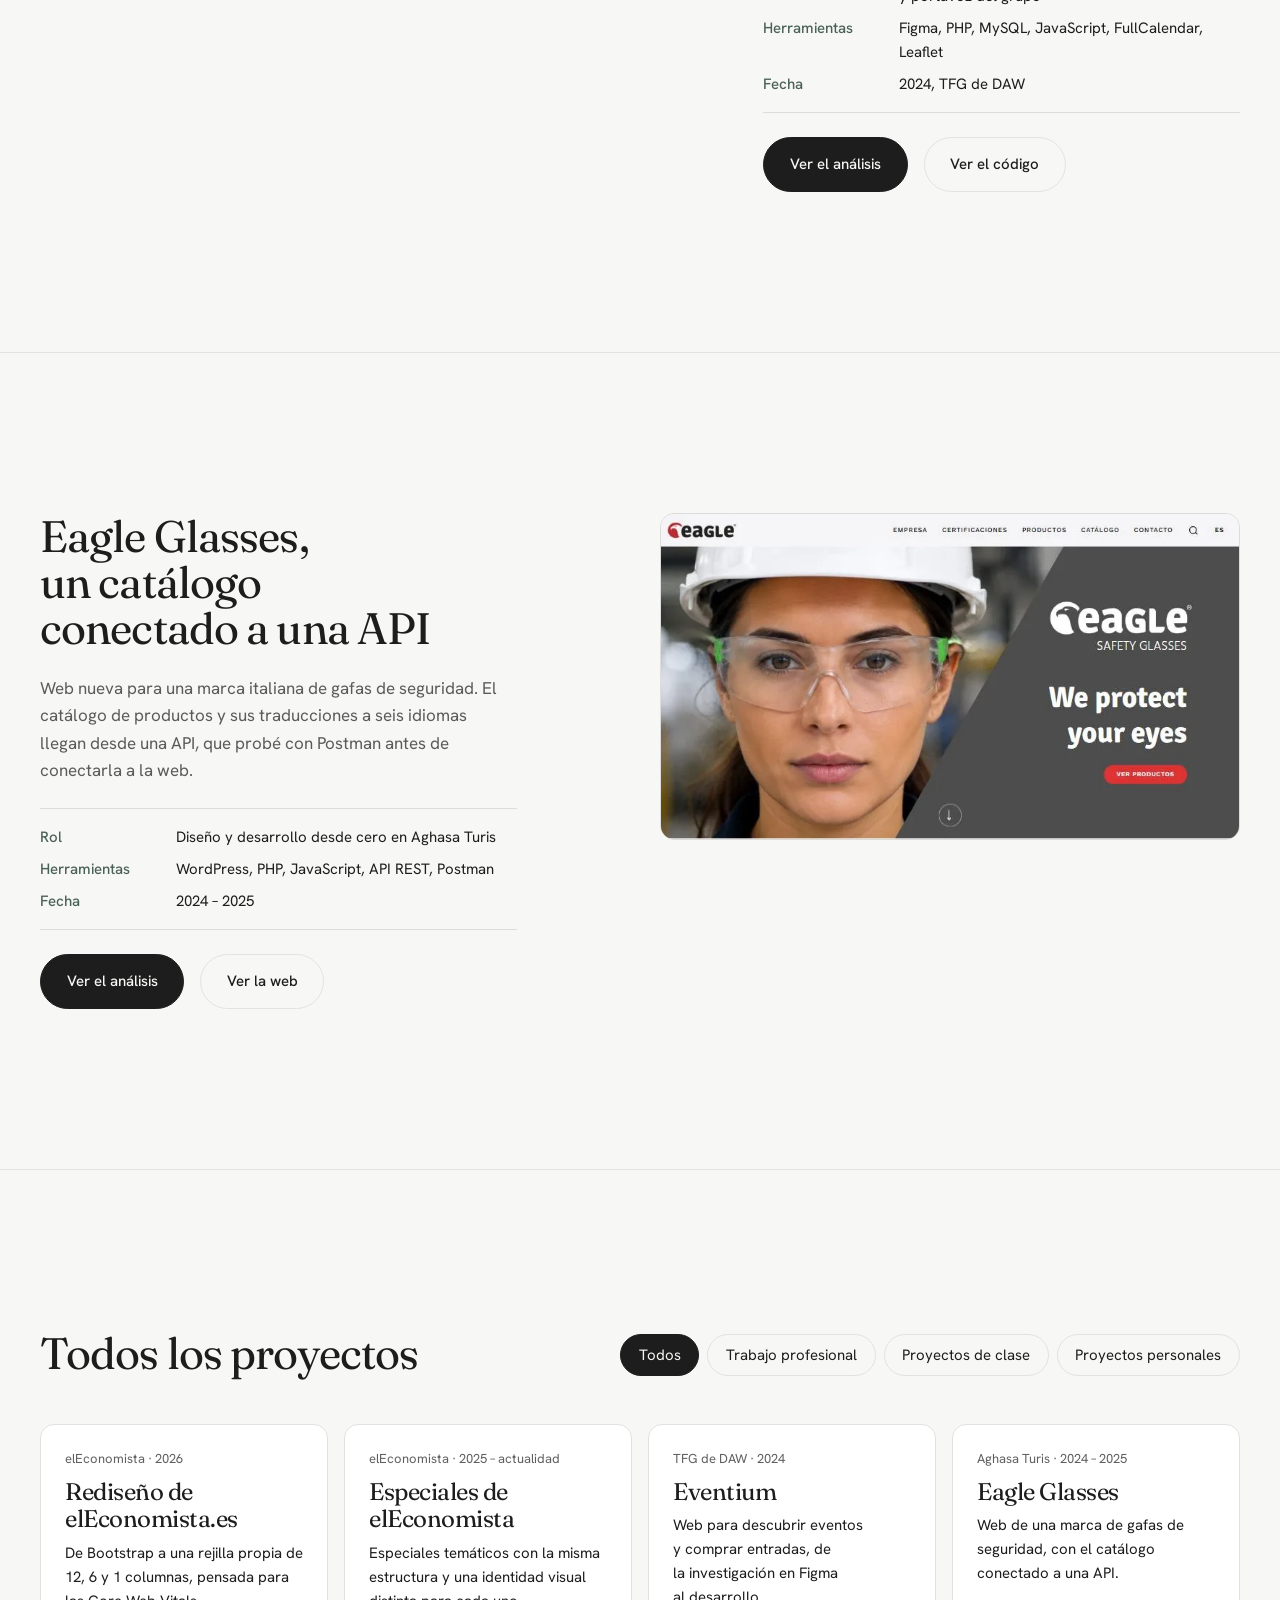
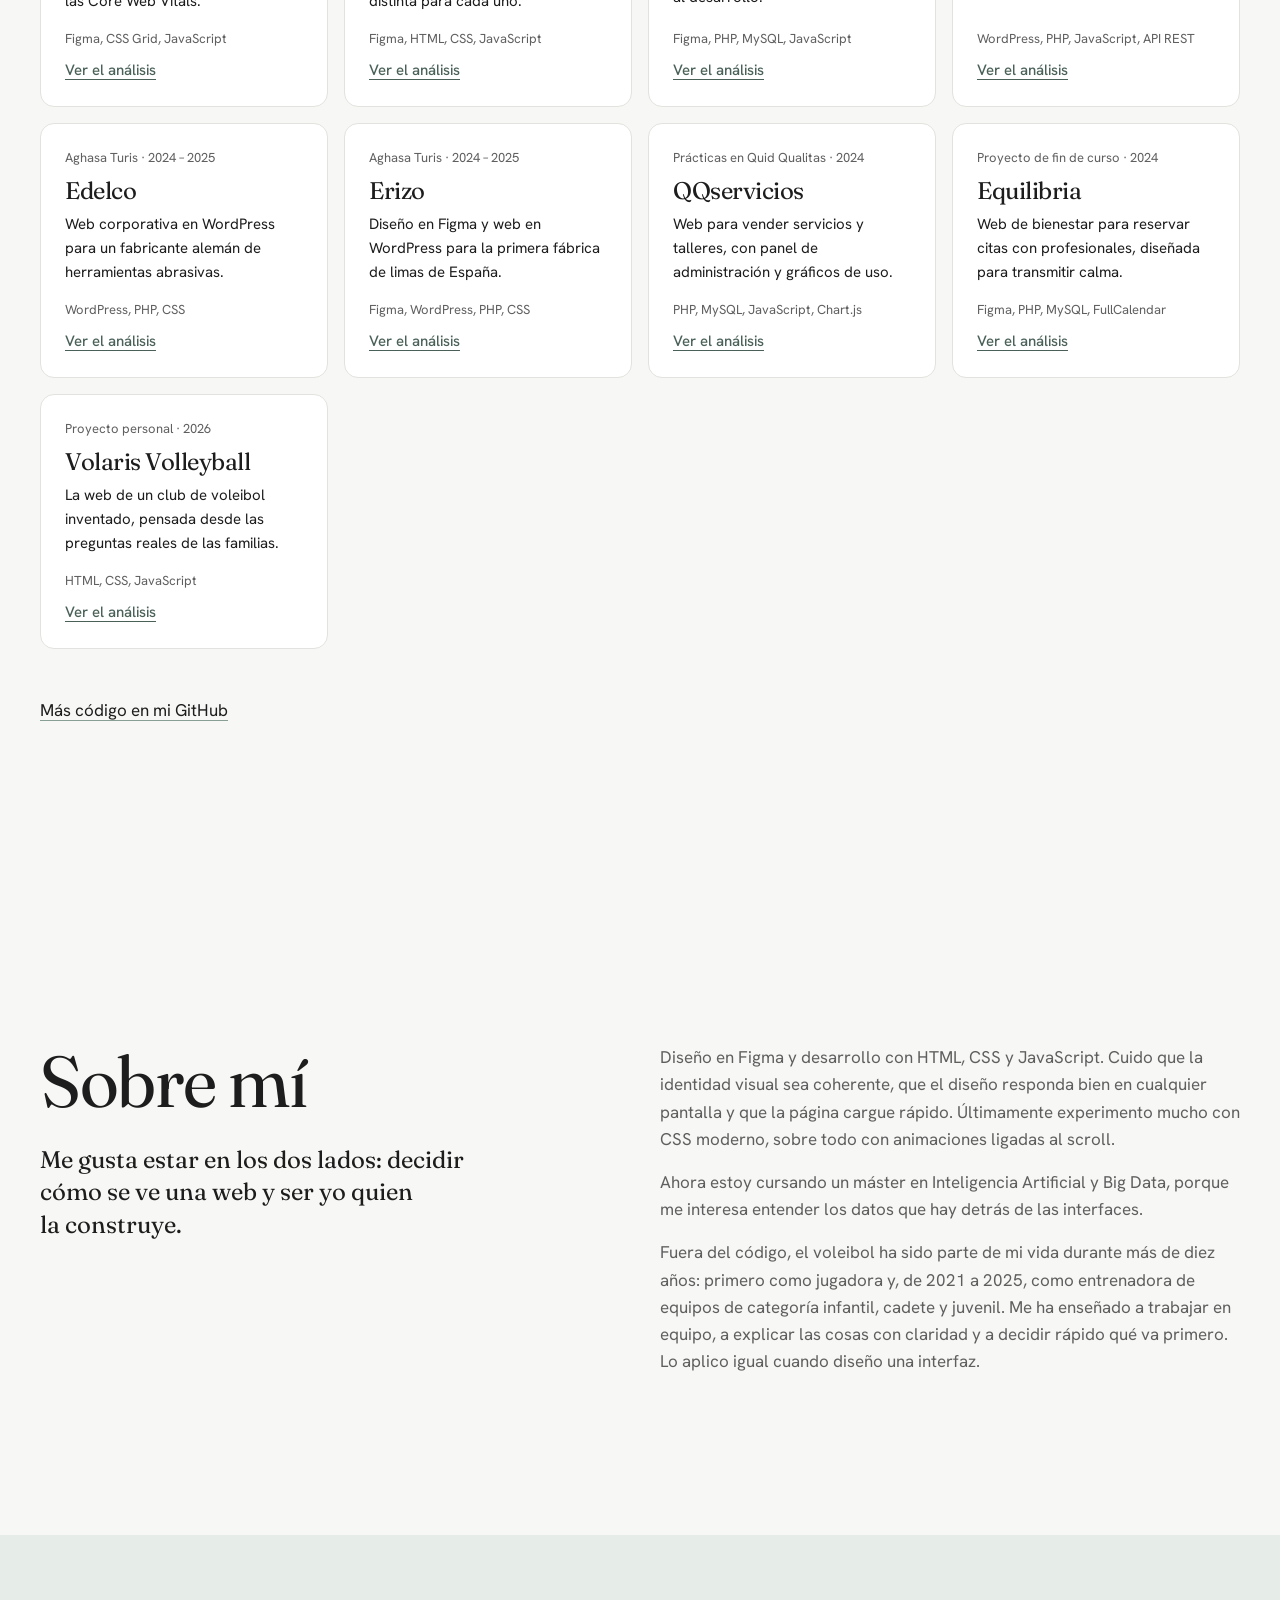
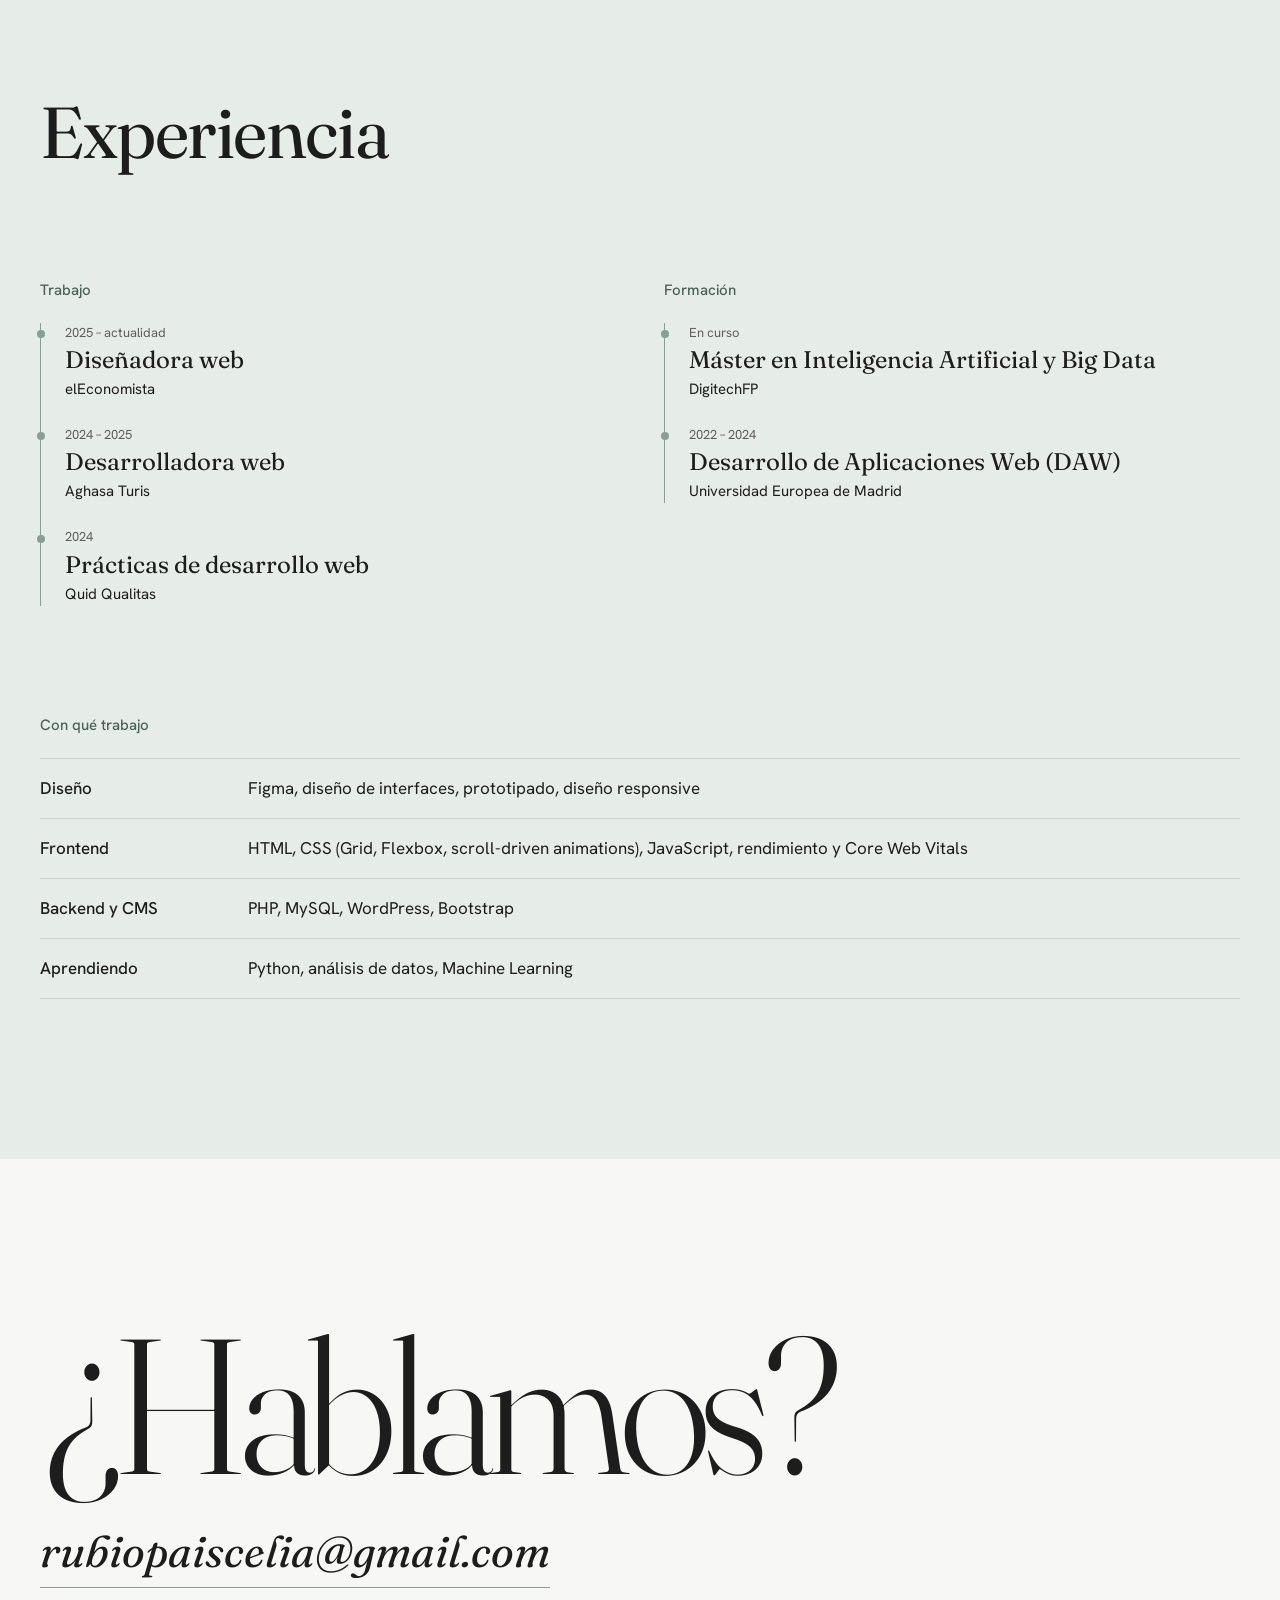
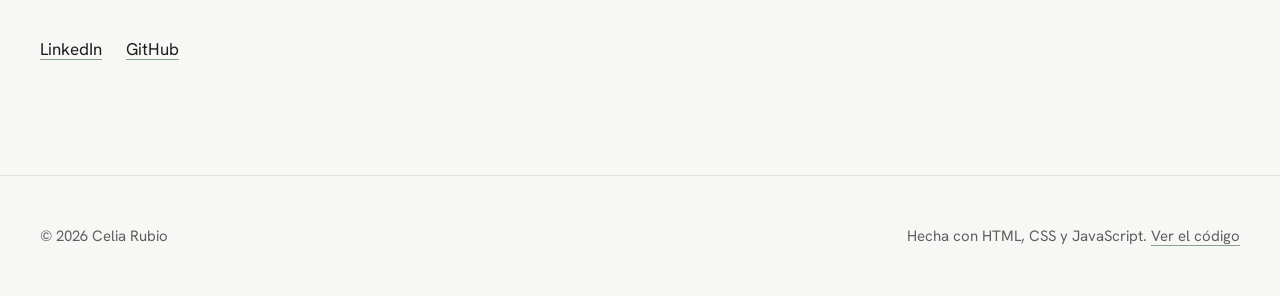
==== commit 21304340: "ajuste de texto" ====
--- a/index.html
+++ b/index.html
@@ -14,7 +14,8 @@
     <!-- Vista previa al compartir el enlace (LinkedIn, WhatsApp...) -->
     <meta property="og:type" content="website">
     <meta property="og:title" content="Celia Rubio · Diseño y desarrollo web">
-    <meta property="og:description" content="Diseñadora web y desarrolladora frontend. Diseño en Figma y programo los especiales digitales de elEconomista.">
+    <meta property="og:description"
+        content="Diseñadora web y desarrolladora frontend. Diseño en Figma y programo los especiales digitales de elEconomista.">
     <meta property="og:url" content="https://rubiocelia.github.io/web-portfolio/">
     <meta property="og:image" content="https://rubiocelia.github.io/web-portfolio/assets/img/og-portada.png">
     <meta property="og:image:width" content="1200">
@@ -187,22 +188,39 @@
                     </div>
 
                     <!-- Esquema de la rejilla (sin capturas hasta que el rediseño sea público) -->
-                    <figure class="grid-demo grid-demo--static" aria-label="Esquema de la rejilla de 12 columnas" data-view="escritorio">
-                    <div class="grid-demo-frame">
-                        <div class="grid-demo-cols" aria-hidden="true"><span></span><span></span><span></span><span></span><span></span><span></span><span></span><span></span><span></span><span></span><span></span><span></span></div>
-                        <div class="grid-demo-layout">
-                            <div class="grid-demo-block" style="--d: 6; --t: 6; --h: 10rem; --o: 2"><span>Noticia de apertura</span></div>
-                            <div class="grid-demo-block" style="--d: 3; --t: 3; --h: 10rem; --o: 1"><span>Mercados</span></div>
-                            <div class="grid-demo-block" style="--d: 3; --t: 3; --h: 10rem; --o: 3"><span>Última hora</span></div>
-                            <div class="grid-demo-block grid-demo-block--ad" style="--d: 4; --t: 6; --h: 7rem; --o: 4"><span>Publicidad</span></div>
-                            <div class="grid-demo-block" style="--d: 4; --t: 3; --h: 7rem; --o: 4"><span>Noticia</span></div>
-                            <div class="grid-demo-block" style="--d: 4; --t: 3; --h: 7rem; --o: 4"><span>Noticia</span></div>
-                            <div class="grid-demo-block" style="--d: 12; --t: 6; --h: 3.5rem; --o: 4"><span>Especial patrocinado</span></div>
-                            <div class="grid-demo-block" style="--d: 8; --t: 6; --h: 8rem; --o: 4"><span>Noticias de sección</span></div>
-                            <div class="grid-demo-block" style="--d: 4; --t: 6; --h: 8rem; --o: 4"><span>Opinión</span></div>
-                        </div>
-                    </div>
-                    <figcaption>Esquema de la rejilla con bloques genéricos: no reproduce el diseño real del periódico.</figcaption>
+                    <figure class="grid-demo grid-demo--static" aria-label="Esquema de la rejilla de 12 columnas"
+                        data-view="escritorio">
+                        <div class="grid-demo-frame">
+                            <div class="grid-demo-cols" aria-hidden="true">
+                                <span></span><span></span><span></span><span></span><span></span><span></span><span></span><span></span><span></span><span></span><span></span><span></span>
+                            </div>
+                            <div class="grid-demo-layout">
+                                <div class="grid-demo-block" style="--d: 6; --t: 6; --h: 10rem; --o: 2"><span>Noticia de
+                                        apertura</span></div>
+                                <div class="grid-demo-block" style="--d: 3; --t: 3; --h: 10rem; --o: 1">
+                                    <span>Mercados</span>
+                                </div>
+                                <div class="grid-demo-block" style="--d: 3; --t: 3; --h: 10rem; --o: 3"><span>Última
+                                        hora</span></div>
+                                <div class="grid-demo-block grid-demo-block--ad"
+                                    style="--d: 4; --t: 6; --h: 7rem; --o: 4"><span>Publicidad</span></div>
+                                <div class="grid-demo-block" style="--d: 4; --t: 3; --h: 7rem; --o: 4">
+                                    <span>Noticia</span>
+                                </div>
+                                <div class="grid-demo-block" style="--d: 4; --t: 3; --h: 7rem; --o: 4">
+                                    <span>Noticia</span>
+                                </div>
+                                <div class="grid-demo-block" style="--d: 12; --t: 6; --h: 3.5rem; --o: 4"><span>Especial
+                                        patrocinado</span></div>
+                                <div class="grid-demo-block" style="--d: 8; --t: 6; --h: 8rem; --o: 4"><span>Noticias de
+                                        sección</span></div>
+                                <div class="grid-demo-block" style="--d: 4; --t: 6; --h: 8rem; --o: 4">
+                                    <span>Opinión</span>
+                                </div>
+                            </div>
+                        </div>
+                        <figcaption>Esquema de la rejilla con bloques genéricos: no reproduce el diseño real del
+                            periódico.</figcaption>
                     </figure>
 
                 </div>
@@ -297,7 +315,8 @@
                             <a href="https://www.eleconomista.es/actualidad/noticias/14014650/09/26/especial-formacion-2026.html"
                                 class="special special--formacion" target="_blank" rel="noopener">
                                 <span class="special-name">Formación</span>
-                                <span class="special-desc">Arena y oliva, con titulares en Playfair Display, iconos dibujados
+                                <span class="special-desc">Arena y oliva, con titulares en Playfair Display, iconos
+                                    dibujados
                                     a mano y separadores ondulados.</span>
                                 <span class="special-foot">
                                     <span class="special-swatches" aria-hidden="true"><i></i><i></i><i></i></span>
@@ -317,7 +336,8 @@
                             <a href="https://www.eleconomista.es/actualidad/noticias/13975781/06/26/especial-movilidad-2026.html"
                                 class="special special--movilidad" target="_blank" rel="noopener">
                                 <span class="special-name">Movilidad</span>
-                                <span class="special-desc">Azul acero y gris azulado, con titulares en Cambria alineados a la
+                                <span class="special-desc">Azul acero y gris azulado, con titulares en Cambria alineados
+                                    a la
                                     derecha y bloques de color a sangre.</span>
                                 <span class="special-foot">
                                     <span class="special-swatches" aria-hidden="true"><i></i><i></i><i></i></span>
@@ -475,7 +495,8 @@
                         <a href="proyectos/rediseno-eleconomista.html" class="project-card">
                             <span class="project-type">elEconomista · 2026</span>
                             <h4 class="project-name">Rediseño de elEconomista.es</h4>
-                            <p class="project-desc">De Bootstrap a una rejilla propia de 12, 6 y 1 columnas, pensada para las Core Web Vitals.</p>
+                            <p class="project-desc">De Bootstrap a una rejilla propia de 12, 6 y 1 columnas, pensada
+                                para las Core Web Vitals.</p>
                             <span class="project-tags">Figma, CSS Grid, JavaScript</span>
                             <span class="project-cta">Ver el análisis</span>
                         </a>
@@ -485,7 +506,8 @@
                         <a href="proyectos/especiales-eleconomista.html" class="project-card">
                             <span class="project-type">elEconomista · 2025 – actualidad</span>
                             <h4 class="project-name">Especiales de elEconomista</h4>
-                            <p class="project-desc">Especiales temáticos con la misma estructura y una identidad visual distinta para cada uno.</p>
+                            <p class="project-desc">Especiales temáticos con la misma estructura y una identidad visual
+                                distinta para cada uno.</p>
                             <span class="project-tags">Figma, HTML, CSS, JavaScript</span>
                             <span class="project-cta">Ver el análisis</span>
                         </a>
@@ -495,7 +517,8 @@
                         <a href="proyectos/eventium.html" class="project-card">
                             <span class="project-type">TFG de DAW · 2024</span>
                             <h4 class="project-name">Eventium</h4>
-                            <p class="project-desc">Web para descubrir eventos y comprar entradas, de la investigación en Figma al desarrollo.</p>
+                            <p class="project-desc">Web para descubrir eventos y comprar entradas, de la investigación
+                                en Figma al desarrollo.</p>
                             <span class="project-tags">Figma, PHP, MySQL, JavaScript</span>
                             <span class="project-cta">Ver el análisis</span>
                         </a>
@@ -505,7 +528,8 @@
                         <a href="proyectos/eagle-glasses.html" class="project-card">
                             <span class="project-type">Aghasa Turis · 2024 – 2025</span>
                             <h4 class="project-name">Eagle Glasses</h4>
-                            <p class="project-desc">Web de una marca de gafas de seguridad, con el catálogo conectado a una API.</p>
+                            <p class="project-desc">Web de una marca de gafas de seguridad, con el catálogo conectado a
+                                una API.</p>
                             <span class="project-tags">WordPress, PHP, JavaScript, API REST</span>
                             <span class="project-cta">Ver el análisis</span>
                         </a>
@@ -515,7 +539,8 @@
                         <a href="proyectos/edelco.html" class="project-card">
                             <span class="project-type">Aghasa Turis · 2024 – 2025</span>
                             <h4 class="project-name">Edelco</h4>
-                            <p class="project-desc">Web corporativa en WordPress para un fabricante alemán de herramientas abrasivas.</p>
+                            <p class="project-desc">Web corporativa en WordPress para un fabricante alemán de
+                                herramientas abrasivas.</p>
                             <span class="project-tags">WordPress, PHP, CSS</span>
                             <span class="project-cta">Ver el análisis</span>
                         </a>
@@ -525,7 +550,8 @@
                         <a href="proyectos/erizo.html" class="project-card">
                             <span class="project-type">Aghasa Turis · 2024 – 2025</span>
                             <h4 class="project-name">Erizo</h4>
-                            <p class="project-desc">Diseño en Figma y web en WordPress para la primera fábrica de limas de España.</p>
+                            <p class="project-desc">Diseño en Figma y web en WordPress para la primera fábrica de limas
+                                de España.</p>
                             <span class="project-tags">Figma, WordPress, PHP, CSS</span>
                             <span class="project-cta">Ver el análisis</span>
                         </a>
@@ -535,7 +561,8 @@
                         <a href="proyectos/qqservicios.html" class="project-card">
                             <span class="project-type">Prácticas en Quid Qualitas · 2024</span>
                             <h4 class="project-name">QQservicios</h4>
-                            <p class="project-desc">Web para vender servicios y talleres, con panel de administración y gráficos de uso.</p>
+                            <p class="project-desc">Web para vender servicios y talleres, con panel de administración y
+                                gráficos de uso.</p>
                             <span class="project-tags">PHP, MySQL, JavaScript, Chart.js</span>
                             <span class="project-cta">Ver el análisis</span>
                         </a>
@@ -545,7 +572,8 @@
                         <a href="proyectos/equilibria.html" class="project-card">
                             <span class="project-type">Proyecto de fin de curso · 2024</span>
                             <h4 class="project-name">Equilibria</h4>
-                            <p class="project-desc">Web de bienestar para reservar citas con profesionales, diseñada para transmitir calma.</p>
+                            <p class="project-desc">Web de bienestar para reservar citas con profesionales, diseñada
+                                para transmitir calma.</p>
                             <span class="project-tags">Figma, PHP, MySQL, FullCalendar</span>
                             <span class="project-cta">Ver el análisis</span>
                         </a>
@@ -555,7 +583,8 @@
                         <a href="proyectos/volaris-volleyball.html" class="project-card">
                             <span class="project-type">Proyecto personal · 2026</span>
                             <h4 class="project-name">Volaris Volleyball</h4>
-                            <p class="project-desc">La web de un club de voleibol inventado, pensada desde las preguntas reales de las familias.</p>
+                            <p class="project-desc">La web de un club de voleibol inventado, pensada desde las preguntas
+                                reales de las familias.</p>
                             <span class="project-tags">HTML, CSS, JavaScript</span>
                             <span class="project-cta">Ver el análisis</span>
                         </a>
@@ -720,15 +749,11 @@
 
                 <h2 id="contacto-titulo" class="contact-title">¿Hablamos?</h2>
 
-                <p class="contact-text">
-                    Si buscas a alguien que diseñe y programe tu próxima web, escríbeme.
-                </p>
-
                 <a href="mailto:rubiopaiscelia@gmail.com" class="contact-mail">rubiopaiscelia@gmail.com</a>
 
                 <ul class="contact-links">
-                    <li><a href="https://www.linkedin.com/in/celia-rubio-pais-7893a82b1" class="text-link" target="_blank"
-                            rel="noopener">LinkedIn</a></li>
+                    <li><a href="https://www.linkedin.com/in/celia-rubio-pais-7893a82b1" class="text-link"
+                            target="_blank" rel="noopener">LinkedIn</a></li>
                     <li><a href="https://github.com/rubiocelia" class="text-link" target="_blank"
                             rel="noopener">GitHub</a></li>
                 </ul>
--- a/css/variables.css
+++ b/css/variables.css
@@ -41,6 +41,8 @@
   --accent-faint: color-mix(in srgb, var(--tone-accent) 14%, transparent); /* columnas del esquema */
   --accent-line: color-mix(in srgb, var(--tone-accent) 50%, transparent); /* bordes de color */
   --header-bg: color-mix(in srgb, var(--tone-bg) 86%, transparent); /* cabecera translúcida */
+  --hero-glow: color-mix(in srgb, var(--color-primary-light) 38%, transparent); /* fondo del hero */
+  --hero-glow-soft: color-mix(in srgb, var(--color-primary-light) 22%, transparent);
 
   /* TIPOGRAFÍA */
 
@@ -132,6 +134,8 @@
 =========================== */
 
 :root.dark-mode {
+  --hero-glow: color-mix(in srgb, var(--color-primary) 14%, transparent); /* en oscuro, más tenue */
+  --hero-glow-soft: color-mix(in srgb, var(--color-primary) 7%, transparent);
   --color-primary-ink: #a5b8af;
   --color-primary-wash: #24302b;
 
--- a/css/home.css
+++ b/css/home.css
@@ -10,9 +10,42 @@
 /* En tablet y móvil el hero mide lo que ocupa su contenido.
    En escritorio (más abajo, en @media min-width: 993px) ocupa exactamente la primera pantalla. */
 .hero {
+  position: relative;
+  isolation: isolate; /* el fondo (z-index: -1) se queda dentro del hero */
+  overflow: clip; /* la luz se mueve y crece un poco: así nunca se sale y no aparece scroll lateral */
   display: flex;
   padding-top: 10rem;
   padding-bottom: var(--space-xl);
+}
+
+/* Fondo muy suave: dos manchas de luz difuminadas que unen la ilustración,
+   el nombre y el texto en una sola composición. Son degradados, no imágenes,
+   así que no pesan nada. */
+.hero::before {
+  content: "";
+  position: absolute;
+  inset: 0;
+  z-index: -1;
+  background:
+    radial-gradient(ellipse 50% 55% at 70% 32%, var(--hero-glow), transparent 70%),
+    radial-gradient(ellipse 45% 40% at 20% 80%, var(--hero-glow-soft), transparent 70%);
+  animation: hero-glow 18s ease-in-out infinite alternate;
+}
+
+/* En móvil la ilustración va arriba a la izquierda: la luz la sigue */
+@media (max-width: 768px) {
+  .hero::before {
+    background:
+      radial-gradient(ellipse 80% 35% at 25% 25%, var(--hero-glow), transparent 70%),
+      radial-gradient(ellipse 70% 30% at 80% 80%, var(--hero-glow-soft), transparent 70%);
+  }
+}
+
+/* Se mueve muy despacio, casi sin notarse */
+@keyframes hero-glow {
+  to {
+    transform: translate(-2%, 3%) scale(1.05);
+  }
 }
 
 .hero-grid {
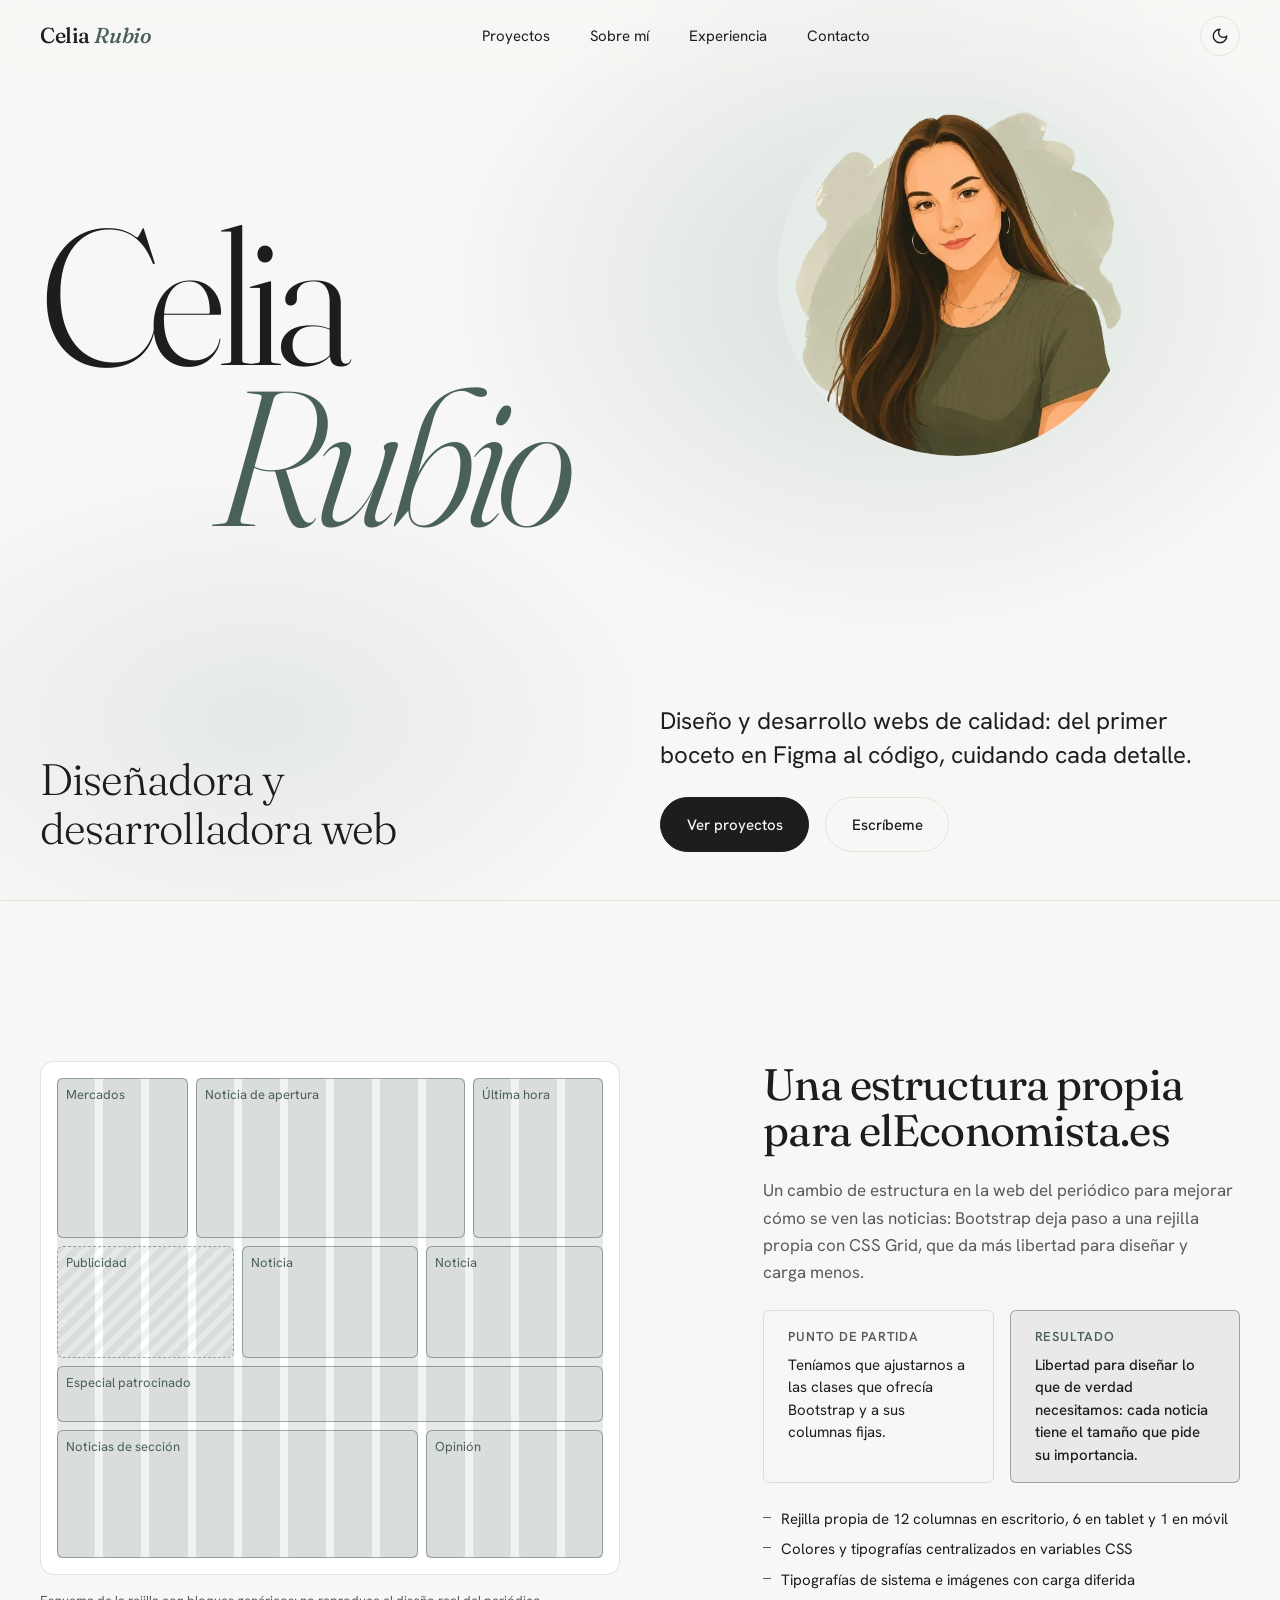
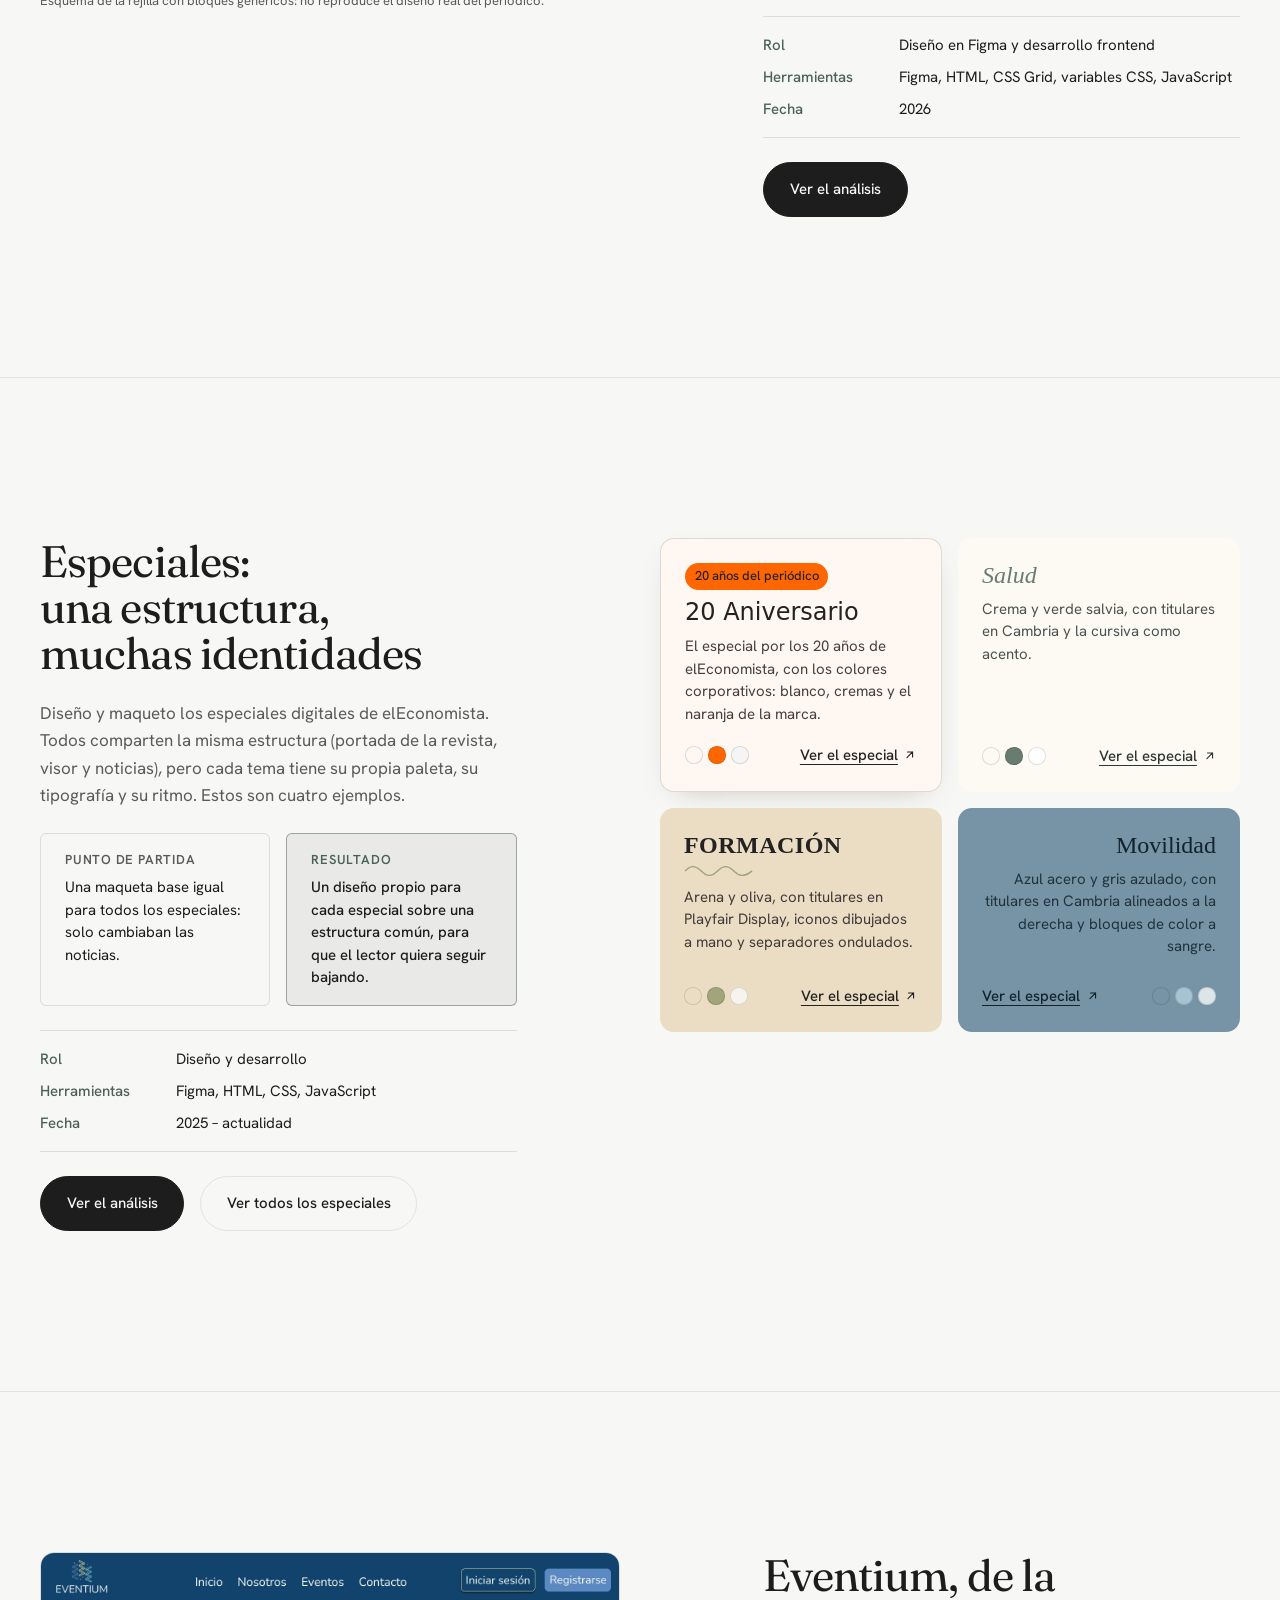
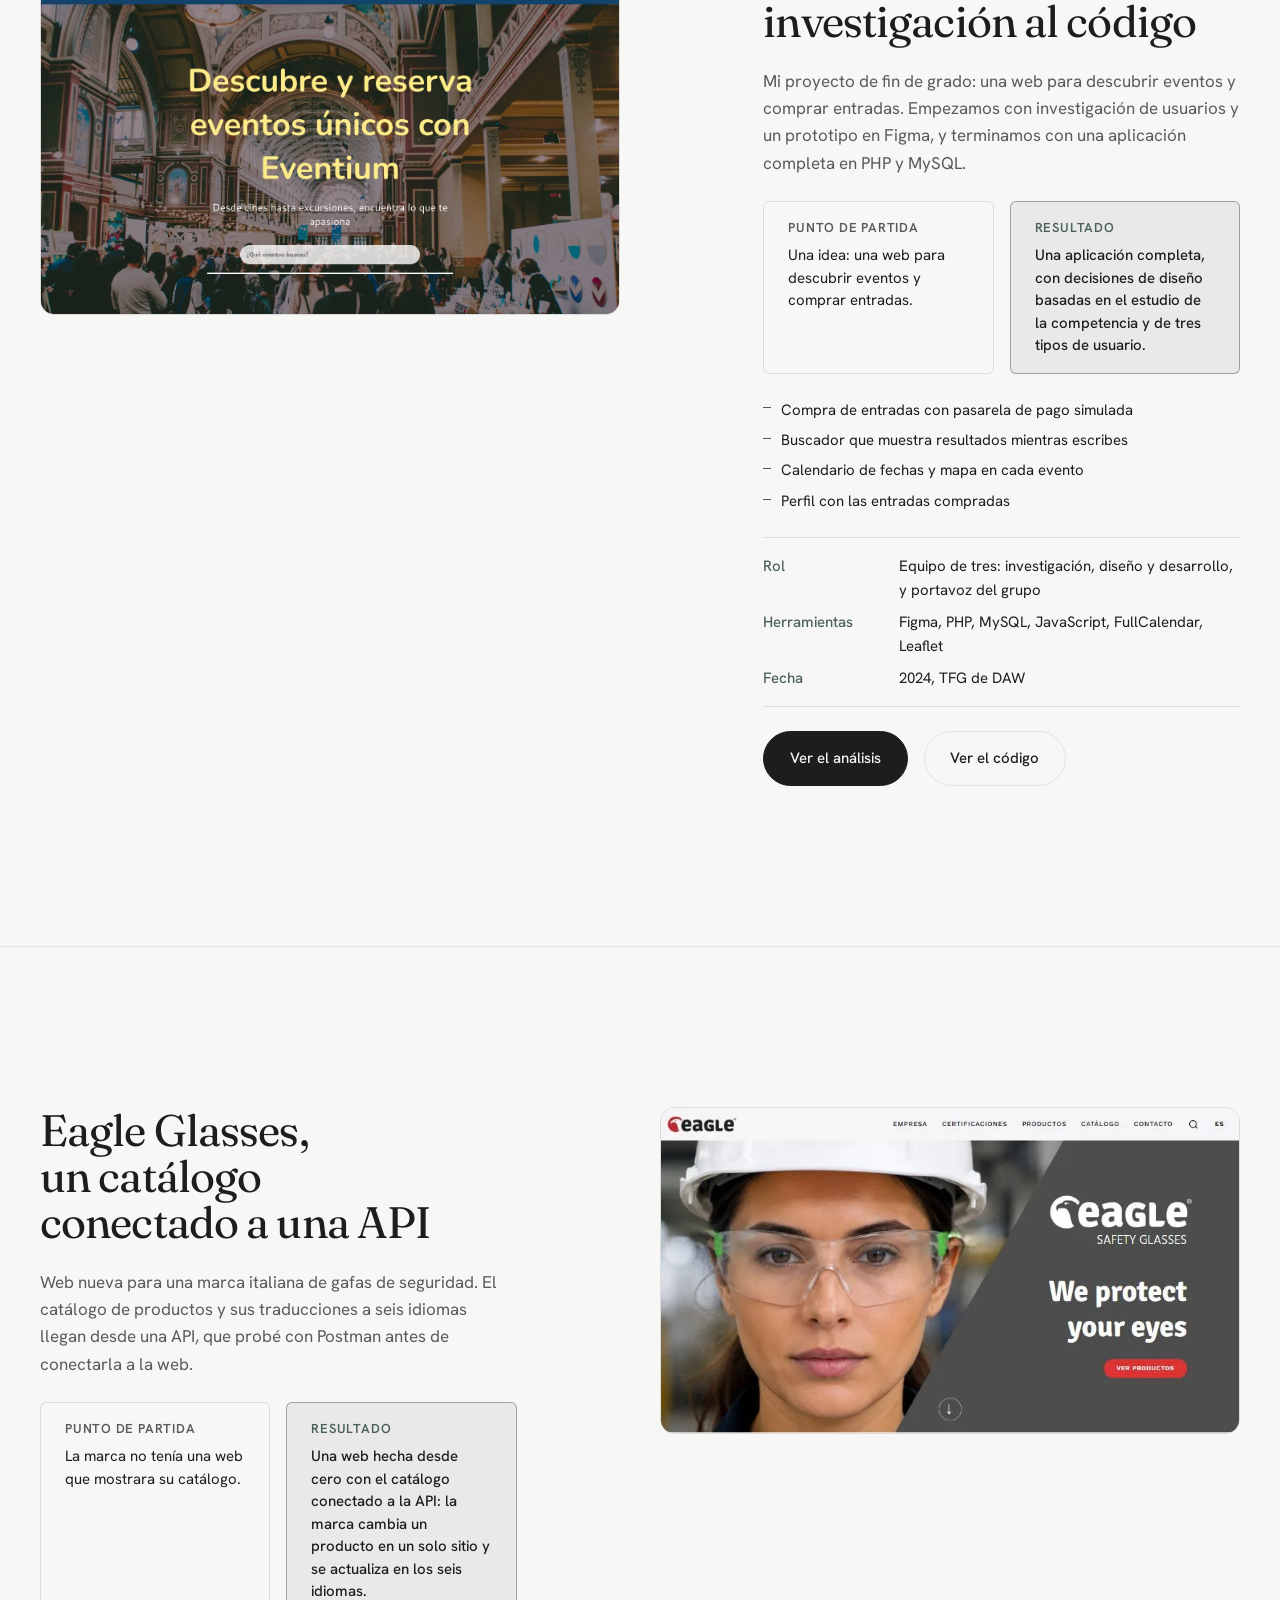
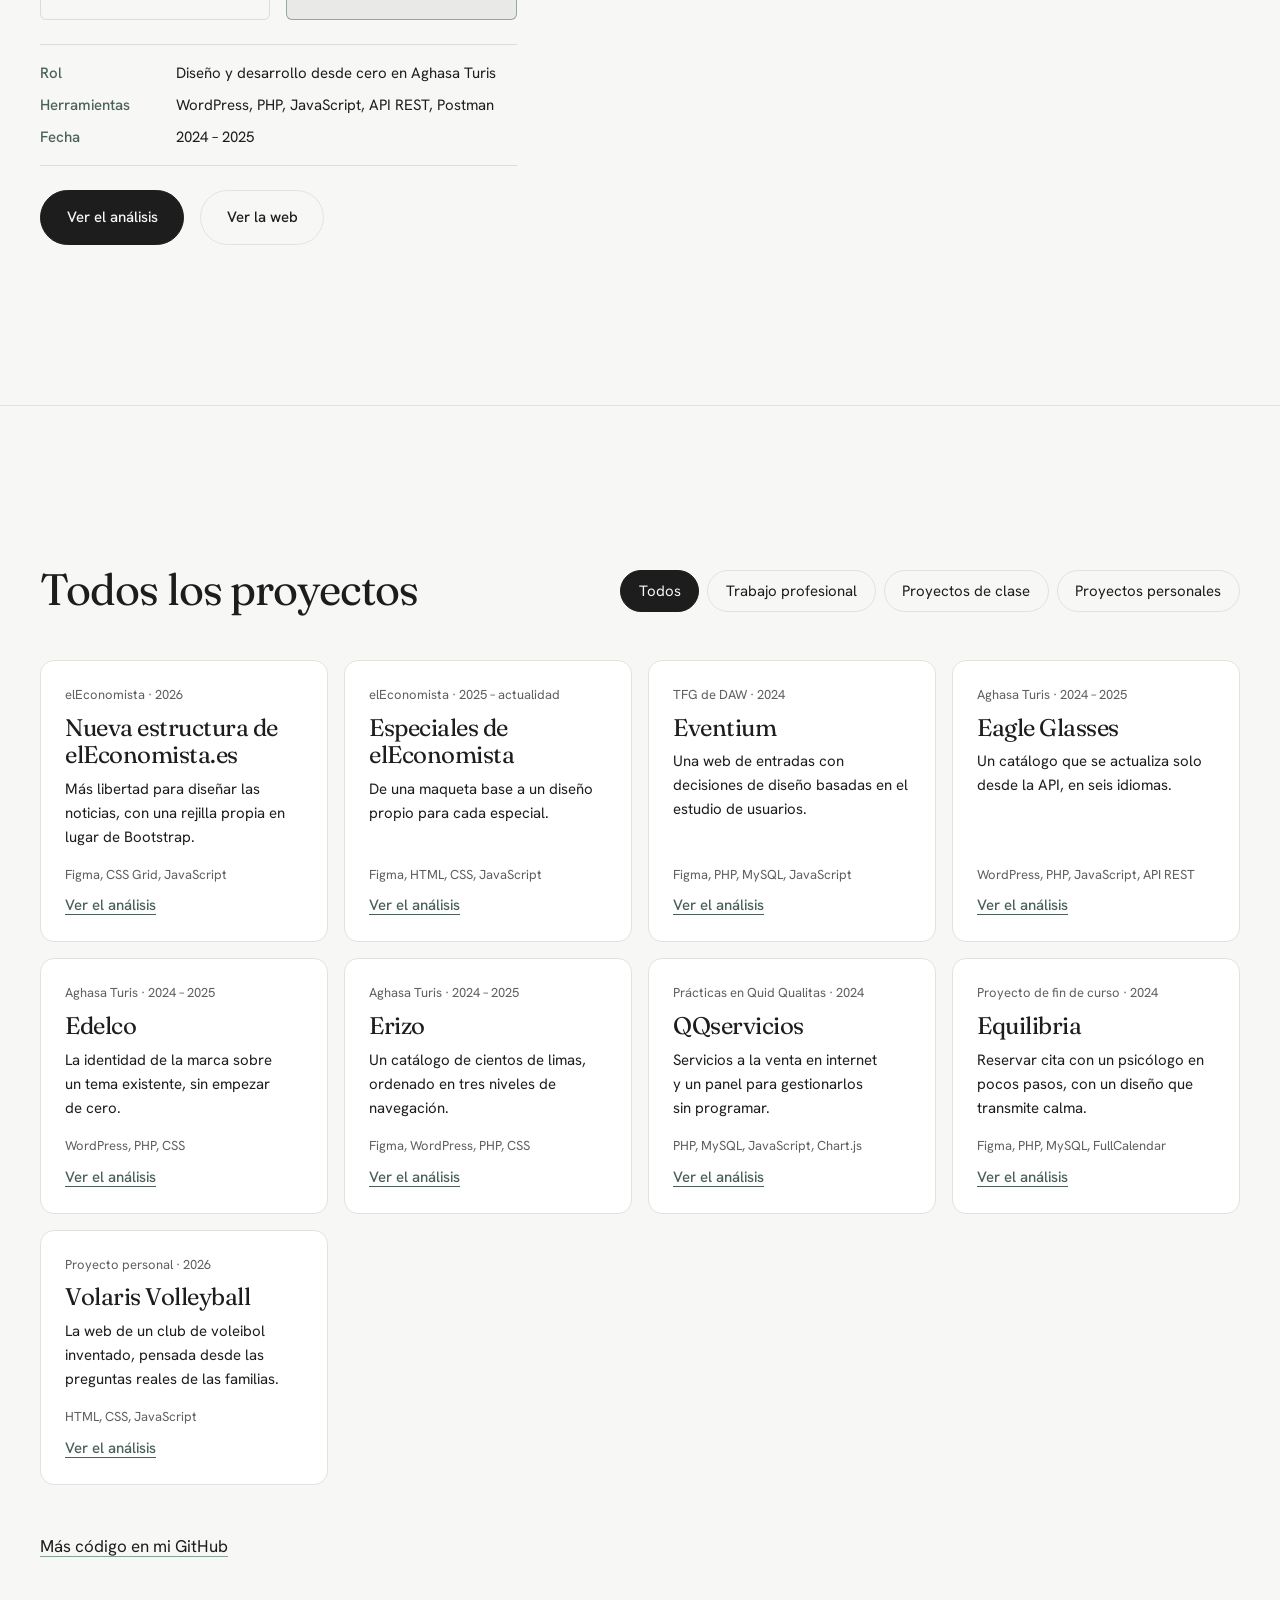
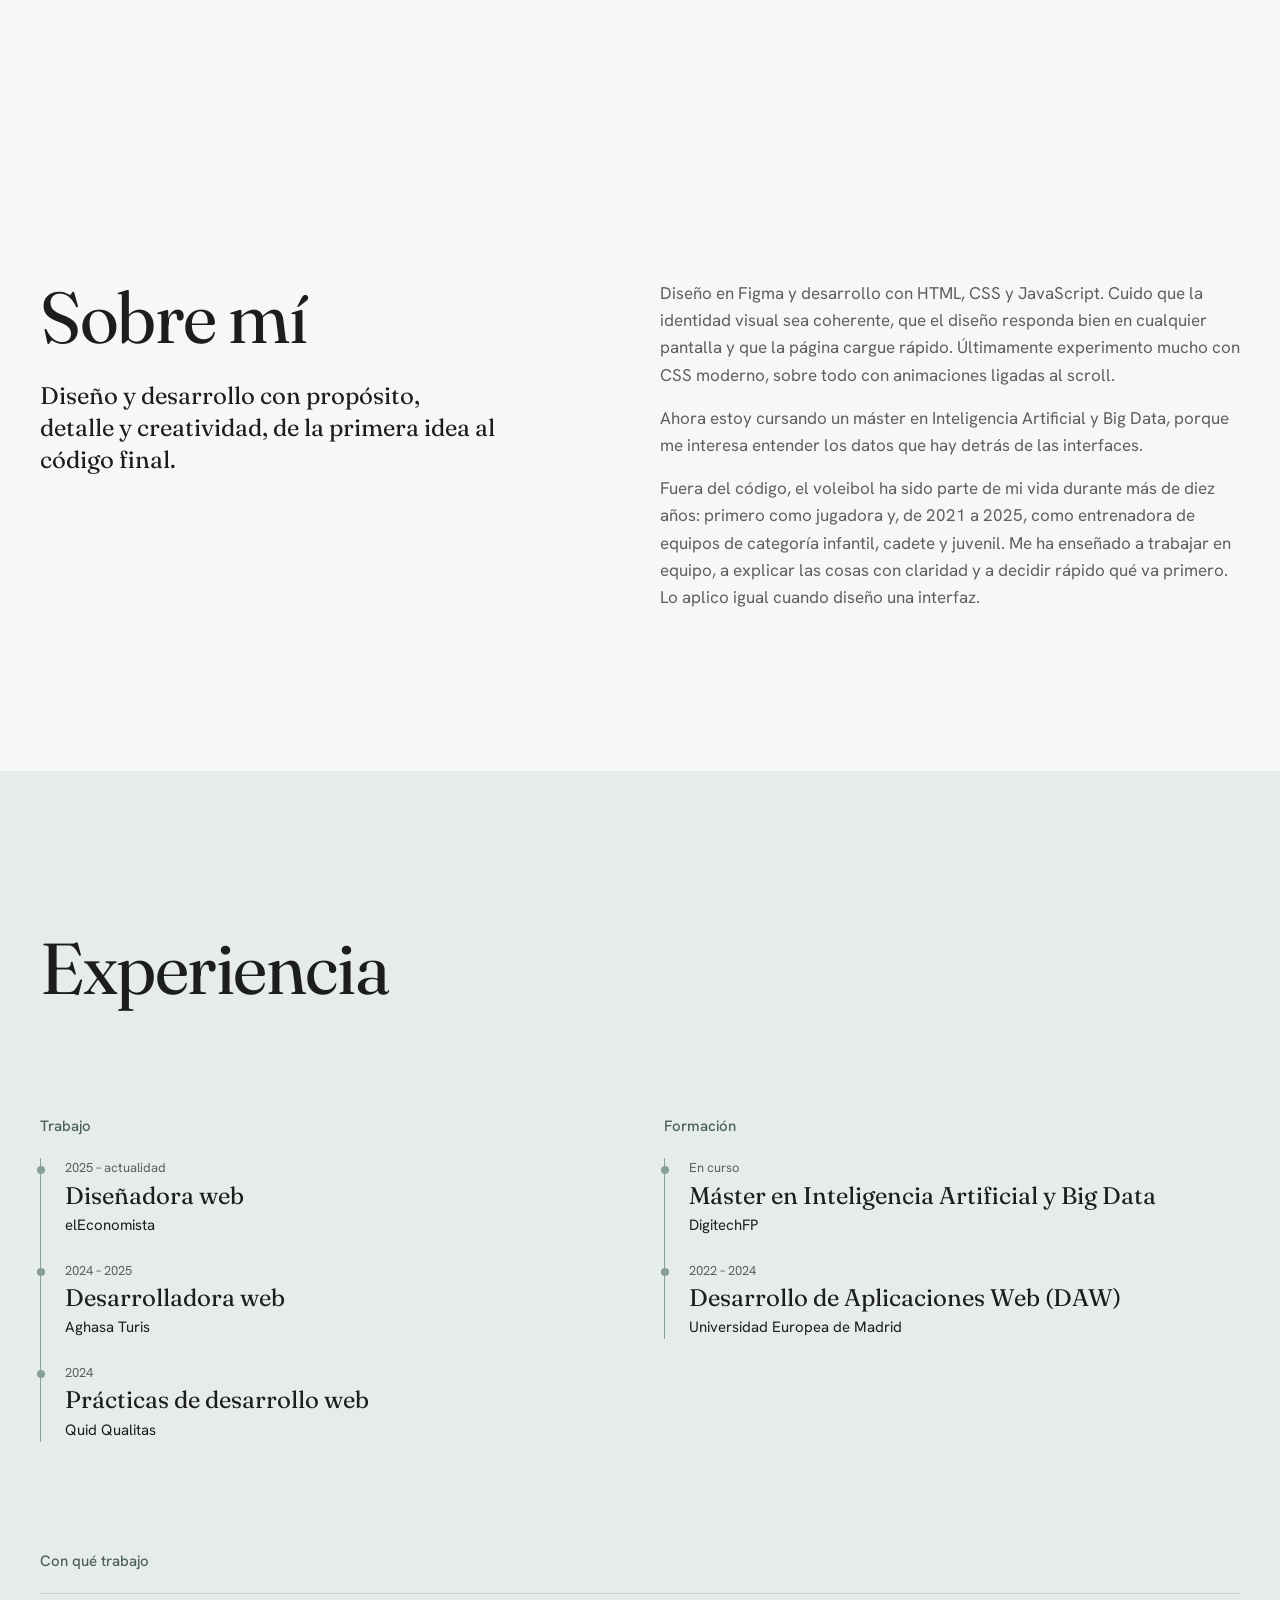
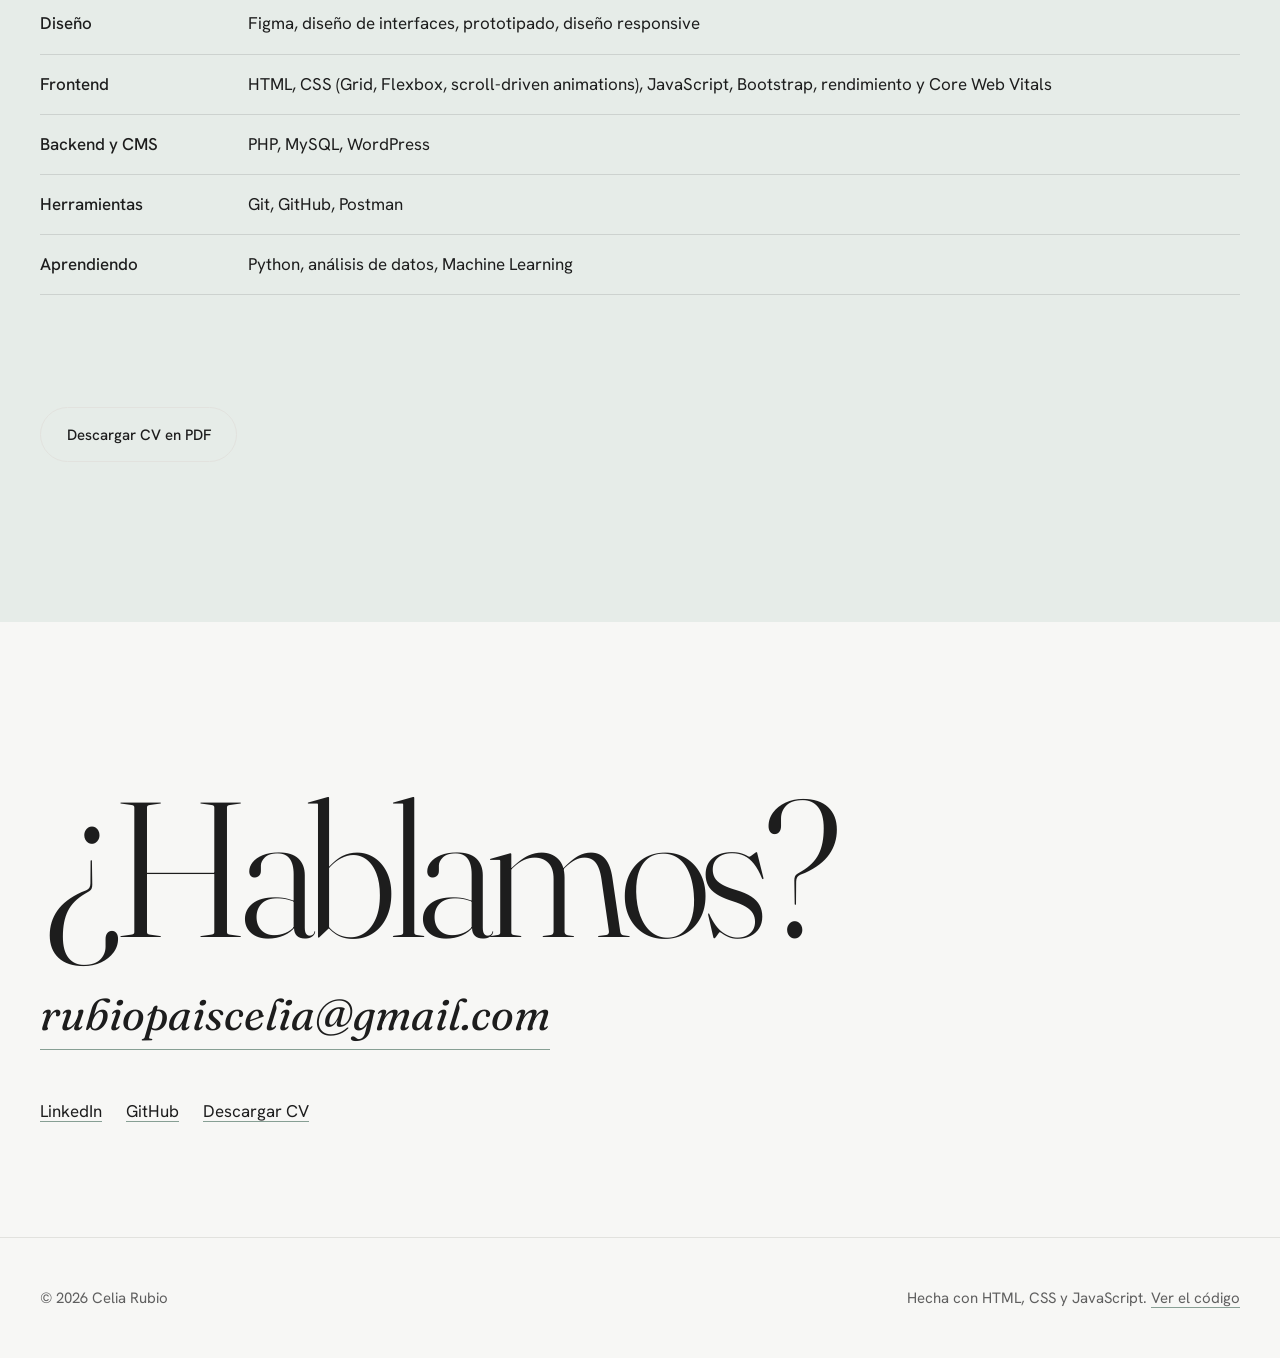
==== commit f6383e1c: "cambios estilos y ajustes de textos" ====
--- a/index.html
+++ b/index.html
@@ -11,7 +11,6 @@
     <link rel="canonical" href="https://rubiocelia.github.io/web-portfolio/">
     <link rel="icon" href="assets/img/favicon.svg" type="image/svg+xml">
 
-    <!-- Vista previa al compartir el enlace (LinkedIn, WhatsApp...) -->
     <meta property="og:type" content="website">
     <meta property="og:title" content="Celia Rubio · Diseño y desarrollo web">
     <meta property="og:description"
@@ -22,7 +21,6 @@
     <meta property="og:image:height" content="630">
     <meta name="twitter:card" content="summary_large_image">
 
-    <!-- Tema: se aplica aquí, antes de pintar, para que no parpadee al cargar -->
     <script>
         (function () {
             let theme = null;
@@ -117,8 +115,8 @@
                 <div class="hero-intro">
 
                     <p class="hero-lead">
-                        Diseño interfaces en Figma y las convierto en webs rápidas, accesibles y cuidadas hasta
-                        el último detalle.
+                        Diseño y desarrollo webs de calidad: del primer boceto en Figma al código, cuidando cada
+                        detalle.
                     </p>
 
                     <div class="hero-actions">
@@ -140,7 +138,7 @@
 
             <h2 id="proyectos-titulo" class="visually-hidden">Proyectos</h2>
 
-            <!-- PROYECTO DESTACADO · REDISEÑO ELECONOMISTA -->
+            <!-- PROYECTO DESTACADO · NUEVA ESTRUCTURA DE ELECONOMISTA -->
 
             <article class="feature feature--reverse" id="rediseno" data-tone="rediseno"
                 aria-labelledby="rediseno-titulo">
@@ -150,14 +148,27 @@
                     <div class="feature-head">
 
                         <h3 class="feature-title" id="rediseno-titulo">
-                            Rediseño de elEconomista.es
+                            Una estructura propia para elEconomista.es
                         </h3>
 
                         <p>
-                            Rediseño completo de la web del periódico para modernizarla: Bootstrap deja paso a
-                            un sistema propio con CSS Grid, pensado para cargar menos y mejorar las
-                            Core Web Vitals.
+                            Un cambio de estructura en la web del periódico para mejorar cómo se ven las
+                            noticias: Bootstrap deja paso a una rejilla propia con CSS Grid, que da más libertad
+                            para diseñar y carga menos.
                         </p>
+
+                        <dl class="impact">
+                            <div class="impact-item">
+                                <dt>Punto de partida</dt>
+                                <dd>Teníamos que ajustarnos a las clases que ofrecía Bootstrap y a sus columnas fijas.
+                                </dd>
+                            </div>
+                            <div class="impact-item impact-item--result">
+                                <dt>Resultado</dt>
+                                <dd>Libertad para diseñar lo que de verdad necesitamos: cada noticia tiene el tamaño que
+                                    pide su importancia.</dd>
+                            </div>
+                        </dl>
 
                         <ul class="feature-list">
                             <li>Rejilla propia de 12 columnas en escritorio, 6 en tablet y 1 en móvil</li>
@@ -168,7 +179,7 @@
                         <dl class="feature-meta">
                             <div>
                                 <dt>Rol</dt>
-                                <dd>Diseño en Figma y desarrollo frontend, en un equipo de dos</dd>
+                                <dd>Diseño en Figma y desarrollo frontend</dd>
                             </div>
                             <div>
                                 <dt>Herramientas</dt>
@@ -176,7 +187,7 @@
                             </div>
                             <div>
                                 <dt>Fecha</dt>
-                                <dd>2026, lanzamiento por fases</dd>
+                                <dd>2026</dd>
                             </div>
                         </dl>
 
@@ -187,7 +198,6 @@
 
                     </div>
 
-                    <!-- Esquema de la rejilla (sin capturas hasta que el rediseño sea público) -->
                     <figure class="grid-demo grid-demo--static" aria-label="Esquema de la rejilla de 12 columnas"
                         data-view="escritorio">
                         <div class="grid-demo-frame">
@@ -245,6 +255,18 @@
                             paleta, su tipografía y su ritmo. Estos son cuatro ejemplos.
                         </p>
 
+                        <dl class="impact">
+                            <div class="impact-item">
+                                <dt>Punto de partida</dt>
+                                <dd>Una maqueta base igual para todos los especiales: solo cambiaban las noticias.</dd>
+                            </div>
+                            <div class="impact-item impact-item--result">
+                                <dt>Resultado</dt>
+                                <dd>Un diseño propio para cada especial sobre una estructura común, para que el lector
+                                    quiera seguir bajando.</dd>
+                            </div>
+                        </dl>
+
                         <dl class="feature-meta">
                             <div>
                                 <dt>Rol</dt>
@@ -378,6 +400,18 @@
                             una aplicación completa en PHP y MySQL.
                         </p>
 
+                        <dl class="impact">
+                            <div class="impact-item">
+                                <dt>Punto de partida</dt>
+                                <dd>Una idea: una web para descubrir eventos y comprar entradas.</dd>
+                            </div>
+                            <div class="impact-item impact-item--result">
+                                <dt>Resultado</dt>
+                                <dd>Una aplicación completa, con decisiones de diseño basadas en el estudio de la
+                                    competencia y de tres tipos de usuario.</dd>
+                            </div>
+                        </dl>
+
                         <ul class="feature-list">
                             <li>Compra de entradas con pasarela de pago simulada</li>
                             <li>Buscador que muestra resultados mientras escribes</li>
@@ -434,6 +468,18 @@
                             Postman antes de conectarla a la web.
                         </p>
 
+                        <dl class="impact">
+                            <div class="impact-item">
+                                <dt>Punto de partida</dt>
+                                <dd>La marca no tenía una web que mostrara su catálogo.</dd>
+                            </div>
+                            <div class="impact-item impact-item--result">
+                                <dt>Resultado</dt>
+                                <dd>Una web hecha desde cero con el catálogo conectado a la API: la marca cambia un
+                                    producto en un solo sitio y se actualiza en los seis idiomas.</dd>
+                            </div>
+                        </dl>
+
                         <dl class="feature-meta">
                             <div>
                                 <dt>Rol</dt>
@@ -465,8 +511,7 @@
 
             </article>
 
-
-            <!-- TODOS LOS PROYECTOS: índice completo, cada tarjeta lleva a su análisis -->
+            <!-- TODOS LOS PROYECTOS -->
 
             <div class="container all-projects" id="todos-los-proyectos">
 
@@ -474,7 +519,6 @@
 
                     <h3 class="all-title">Todos los proyectos</h3>
 
-                    <!-- Filtros: los gestiona main.js. Sin JavaScript se ven todos los proyectos -->
                     <div class="project-filters" role="group" aria-label="Filtrar proyectos">
                         <button type="button" class="filter-btn" data-filter="todos" aria-pressed="true">Todos</button>
                         <button type="button" class="filter-btn" data-filter="profesional" aria-pressed="false">Trabajo
@@ -494,9 +538,9 @@
                     <li data-category="profesional">
                         <a href="proyectos/rediseno-eleconomista.html" class="project-card">
                             <span class="project-type">elEconomista · 2026</span>
-                            <h4 class="project-name">Rediseño de elEconomista.es</h4>
-                            <p class="project-desc">De Bootstrap a una rejilla propia de 12, 6 y 1 columnas, pensada
-                                para las Core Web Vitals.</p>
+                            <h4 class="project-name">Nueva estructura de elEconomista.es</h4>
+                            <p class="project-desc">Más libertad para diseñar las noticias, con una rejilla propia en
+                                lugar de Bootstrap.</p>
                             <span class="project-tags">Figma, CSS Grid, JavaScript</span>
                             <span class="project-cta">Ver el análisis</span>
                         </a>
@@ -506,8 +550,7 @@
                         <a href="proyectos/especiales-eleconomista.html" class="project-card">
                             <span class="project-type">elEconomista · 2025 – actualidad</span>
                             <h4 class="project-name">Especiales de elEconomista</h4>
-                            <p class="project-desc">Especiales temáticos con la misma estructura y una identidad visual
-                                distinta para cada uno.</p>
+                            <p class="project-desc">De una maqueta base a un diseño propio para cada especial.</p>
                             <span class="project-tags">Figma, HTML, CSS, JavaScript</span>
                             <span class="project-cta">Ver el análisis</span>
                         </a>
@@ -517,8 +560,8 @@
                         <a href="proyectos/eventium.html" class="project-card">
                             <span class="project-type">TFG de DAW · 2024</span>
                             <h4 class="project-name">Eventium</h4>
-                            <p class="project-desc">Web para descubrir eventos y comprar entradas, de la investigación
-                                en Figma al desarrollo.</p>
+                            <p class="project-desc">Una web de entradas con decisiones de diseño basadas en el estudio
+                                de usuarios.</p>
                             <span class="project-tags">Figma, PHP, MySQL, JavaScript</span>
                             <span class="project-cta">Ver el análisis</span>
                         </a>
@@ -528,8 +571,7 @@
                         <a href="proyectos/eagle-glasses.html" class="project-card">
                             <span class="project-type">Aghasa Turis · 2024 – 2025</span>
                             <h4 class="project-name">Eagle Glasses</h4>
-                            <p class="project-desc">Web de una marca de gafas de seguridad, con el catálogo conectado a
-                                una API.</p>
+                            <p class="project-desc">Un catálogo que se actualiza solo desde la API, en seis idiomas.</p>
                             <span class="project-tags">WordPress, PHP, JavaScript, API REST</span>
                             <span class="project-cta">Ver el análisis</span>
                         </a>
@@ -539,8 +581,8 @@
                         <a href="proyectos/edelco.html" class="project-card">
                             <span class="project-type">Aghasa Turis · 2024 – 2025</span>
                             <h4 class="project-name">Edelco</h4>
-                            <p class="project-desc">Web corporativa en WordPress para un fabricante alemán de
-                                herramientas abrasivas.</p>
+                            <p class="project-desc">La identidad de la marca sobre un tema existente, sin empezar de
+                                cero.</p>
                             <span class="project-tags">WordPress, PHP, CSS</span>
                             <span class="project-cta">Ver el análisis</span>
                         </a>
@@ -550,8 +592,8 @@
                         <a href="proyectos/erizo.html" class="project-card">
                             <span class="project-type">Aghasa Turis · 2024 – 2025</span>
                             <h4 class="project-name">Erizo</h4>
-                            <p class="project-desc">Diseño en Figma y web en WordPress para la primera fábrica de limas
-                                de España.</p>
+                            <p class="project-desc">Un catálogo de cientos de limas, ordenado en tres niveles de
+                                navegación.</p>
                             <span class="project-tags">Figma, WordPress, PHP, CSS</span>
                             <span class="project-cta">Ver el análisis</span>
                         </a>
@@ -561,8 +603,8 @@
                         <a href="proyectos/qqservicios.html" class="project-card">
                             <span class="project-type">Prácticas en Quid Qualitas · 2024</span>
                             <h4 class="project-name">QQservicios</h4>
-                            <p class="project-desc">Web para vender servicios y talleres, con panel de administración y
-                                gráficos de uso.</p>
+                            <p class="project-desc">Servicios a la venta en internet y un panel para gestionarlos sin
+                                programar.</p>
                             <span class="project-tags">PHP, MySQL, JavaScript, Chart.js</span>
                             <span class="project-cta">Ver el análisis</span>
                         </a>
@@ -572,8 +614,8 @@
                         <a href="proyectos/equilibria.html" class="project-card">
                             <span class="project-type">Proyecto de fin de curso · 2024</span>
                             <h4 class="project-name">Equilibria</h4>
-                            <p class="project-desc">Web de bienestar para reservar citas con profesionales, diseñada
-                                para transmitir calma.</p>
+                            <p class="project-desc">Reservar cita con un psicólogo en pocos pasos, con un diseño que
+                                transmite calma.</p>
                             <span class="project-tags">Figma, PHP, MySQL, FullCalendar</span>
                             <span class="project-cta">Ver el análisis</span>
                         </a>
@@ -592,7 +634,6 @@
 
                 </ul>
 
-                <!-- Se muestra si algún filtro se queda sin proyectos -->
                 <p class="project-empty" hidden>
                     Pronto habrá proyectos nuevos aquí.
                 </p>
@@ -618,8 +659,7 @@
                     <h2 id="sobre-mi-titulo">Sobre mí</h2>
 
                     <p class="about-lead">
-                        Me gusta estar en los dos lados: decidir cómo se ve una web y ser yo quien la
-                        construye.
+                        Diseño y desarrollo con propósito, detalle y creatividad, de la primera idea al código final.
                     </p>
 
                 </div>
@@ -720,12 +760,16 @@
                         </div>
                         <div>
                             <dt>Frontend</dt>
-                            <dd>HTML, CSS (Grid, Flexbox, scroll-driven animations), JavaScript, rendimiento y
-                                Core Web Vitals</dd>
+                            <dd>HTML, CSS (Grid, Flexbox, scroll-driven animations), JavaScript, Bootstrap,
+                                rendimiento y Core Web Vitals</dd>
                         </div>
                         <div>
                             <dt>Backend y CMS</dt>
-                            <dd>PHP, MySQL, WordPress, Bootstrap</dd>
+                            <dd>PHP, MySQL, WordPress</dd>
+                        </div>
+                        <div>
+                            <dt>Herramientas</dt>
+                            <dd>Git, GitHub, Postman</dd>
                         </div>
                         <div>
                             <dt>Aprendiendo</dt>
@@ -734,6 +778,9 @@
                     </dl>
 
                 </div>
+
+                <a href="assets/cv/CeliaRubio_CV.pdf" class="btn btn-outline experience-cv" download>Descargar CV en
+                    PDF</a>
 
             </div>
 
@@ -756,6 +803,7 @@
                             target="_blank" rel="noopener">LinkedIn</a></li>
                     <li><a href="https://github.com/rubiocelia" class="text-link" target="_blank"
                             rel="noopener">GitHub</a></li>
+                    <li><a href="assets/cv/CeliaRubio_CV.pdf" class="text-link" download>Descargar CV</a></li>
                 </ul>
 
             </div>
--- a/css/variables.css
+++ b/css/variables.css
@@ -1,16 +1,13 @@
 /* ===========================
    VARIABLES
-   Tokens de diseño: todo color, tipografía y medida
-   sale de aquí. Si cambias un valor, cambia en toda la web.
 =========================== */
 
 :root {
-  /* COLORES · paleta salvia */
+  /* COLORES */
 
   --color-primary: #879f94;
-  --color-primary-dark: #6f877d;
   --color-primary-light: #a5b8af;
-  --color-primary-ink: #4a6157; /* salvia oscuro: el único que pasa contraste AA como texto sobre claro */
+  --color-primary-ink: #4a6157;
   --color-primary-wash: #e6ece8;
 
   --color-background: #f7f7f5;
@@ -21,35 +18,24 @@
 
   --color-border: #e2e2de;
 
-  /* TONO DE SECCIÓN
-     El JS cambia data-tone en <html> según el proyecto visible
-     y estos tres valores cambian con él (ver bloque TONOS). */
+  /* TONO DE SECCIÓN */
 
   --tone-bg: var(--color-background);
   --tone-ink: var(--color-text);
   --tone-accent: var(--color-primary-ink);
 
-  /* COLORES SEMITRANSPARENTES
-     Se calculan aquí una sola vez a partir del tono, así que también
-     cambian solos con cada proyecto y con el modo oscuro.
-     En el resto del CSS solo se usa el nombre: var(--line), var(--accent-soft)... */
-
-  --line: color-mix(in srgb, var(--tone-ink) 12%, transparent); /* bordes y líneas finas */
-  --line-strong: color-mix(in srgb, var(--tone-ink) 20%, transparent); /* bordes de botones */
-  --text-soft: color-mix(in srgb, var(--tone-ink) 72%, transparent); /* textos secundarios */
-  --accent-soft: color-mix(in srgb, var(--tone-accent) 8%, transparent); /* fondos suaves */
-  --accent-faint: color-mix(in srgb, var(--tone-accent) 14%, transparent); /* columnas del esquema */
-  --accent-line: color-mix(in srgb, var(--tone-accent) 50%, transparent); /* bordes de color */
-  --header-bg: color-mix(in srgb, var(--tone-bg) 86%, transparent); /* cabecera translúcida */
-  --hero-glow: color-mix(in srgb, var(--color-primary-light) 38%, transparent); /* fondo del hero */
-  --hero-glow-soft: color-mix(in srgb, var(--color-primary-light) 22%, transparent);
+  /* COLORES SEMITRANSPARENTES */
+
+  --line: color-mix(in srgb, var(--tone-ink) 12%, transparent);
+  --text-soft: color-mix(in srgb, var(--tone-ink) 72%, transparent);
+  --accent-soft: color-mix(in srgb, var(--tone-accent) 8%, transparent);
+  --accent-line: color-mix(in srgb, var(--tone-accent) 50%, transparent);
 
   /* TIPOGRAFÍA */
 
   --font-display: "Fraunces", Georgia, serif;
   --font-body: "Hanken Grotesk", system-ui, sans-serif;
 
-  /* Tamaños de escritorio. En tablet y móvil cambian en el bloque RESPONSIVE de abajo */
   --fs-xs: 0.8125rem;
   --fs-sm: 0.9375rem;
   --fs-md: 1.0625rem;
@@ -75,10 +61,8 @@
 
   /* LAYOUT */
 
-  --container: 1240px;
-  --gutter: 2.5rem; /* margen a los lados de la página */
-  --header-height: 72px;
-  --header-offset: 6rem; /* altura del header + aire: para anclas y elementos fijos */
+  --gutter: 2.5rem;
+  --header-offset: 6rem;
   --radius-sm: 6px;
   --radius-md: 14px;
 
@@ -92,7 +76,6 @@
 
 /* ===========================
    RESPONSIVE
-   Mismos puntos de ruptura que la rejilla .gd de elEconomista.
 =========================== */
 
 /* Tablet */
@@ -129,13 +112,9 @@
 
 /* ===========================
    MODO OSCURO
-   Va en <html> (no en <body>) para poder aplicarlo
-   en el <head> antes de pintar y evitar el parpadeo.
 =========================== */
 
 :root.dark-mode {
-  --hero-glow: color-mix(in srgb, var(--color-primary) 14%, transparent); /* en oscuro, más tenue */
-  --hero-glow-soft: color-mix(in srgb, var(--color-primary) 7%, transparent);
   --color-primary-ink: #a5b8af;
   --color-primary-wash: #24302b;
 
@@ -150,8 +129,6 @@
 
 /* ===========================
    TONOS
-   Un tono por proyecto. En modo claro cambian el fondo;
-   en modo oscuro solo el acento, para no deslumbrar.
 =========================== */
 
 :root[data-tone="economista"] {
@@ -187,7 +164,7 @@
 :root[data-tone="erizo"] {
   --tone-bg: #fbf6dc;
   --tone-ink: #1a1a1a;
-  --tone-accent: #0050c8; /* el azul de la marca, oscurecido para pasar contraste AA */
+  --tone-accent: #0050c8;
 }
 
 :root[data-tone="qqservicios"] {
@@ -205,7 +182,7 @@
 :root[data-tone="volaris"] {
   --tone-bg: #eef7f4;
   --tone-ink: #0b1220;
-  --tone-accent: #027a6a; /* el turquesa del club, oscurecido para pasar contraste AA */
+  --tone-accent: #027a6a;
 }
 
 :root.dark-mode[data-tone] {
--- a/css/base.css
+++ b/css/base.css
@@ -12,7 +12,7 @@
 
 html {
   scroll-behavior: smooth;
-  scroll-padding-top: var(--header-offset); /* que las anclas no queden debajo del header fijo */
+  scroll-padding-top: var(--header-offset);
   -webkit-text-size-adjust: 100%;
 }
 
@@ -65,7 +65,7 @@
   font-weight: var(--fw-regular);
   line-height: 1.05;
   letter-spacing: -0.02em;
-  font-optical-sizing: auto; /* Fraunces ajusta su diseño al tamaño: fina en grande, robusta en pequeño */
+  font-optical-sizing: auto;
 }
 
 h2 {
@@ -85,10 +85,9 @@
    LAYOUT
 =========================== */
 
-/* Ancho máximo del contenido, centrado y con margen a los lados */
 .container {
   width: 100%;
-  max-width: 1320px; /* 1240px de contenido + el margen de los lados */
+  max-width: 1320px;
   margin-inline: auto;
   padding-inline: var(--gutter);
 }
@@ -101,14 +100,12 @@
    ACCESIBILIDAD
 =========================== */
 
-/* Foco visible solo al navegar con teclado */
 :focus-visible {
   outline: 2px solid var(--color-primary-ink);
   outline-offset: 4px;
   border-radius: 2px;
 }
 
-/* Enlace para saltar al contenido: invisible hasta que recibe foco */
 .skip-link {
   position: fixed;
   top: 0.75rem;
@@ -135,7 +132,6 @@
   white-space: nowrap;
 }
 
-/* Si la persona ha pedido menos movimiento en su sistema, lo respetamos */
 @media (prefers-reduced-motion: reduce) {
   *,
   *::before,
--- a/css/components.css
+++ b/css/components.css
@@ -1,7 +1,5 @@
 /* ===========================
    COMPONENTES
-   Piezas que comparten todas las páginas:
-   header, botones, enlaces y footer.
 =========================== */
 
 /* ===========================
@@ -9,6 +7,9 @@
 =========================== */
 
 .header {
+
+  --header-bg: color-mix(in srgb, var(--tone-bg) 86%, transparent);
+
   position: fixed;
   inset: 0 0 auto 0;
   z-index: 1000;
@@ -21,13 +22,11 @@
     border-color var(--transition);
 }
 
-/* Fallback para navegadores sin scroll-driven animations: lo pone main.js */
 .header.scrolled {
   background-color: var(--header-bg);
   border-bottom-color: var(--color-border);
 }
 
-/* Con soporte, lo hace CSS solo: el fondo aparece en los primeros 120px de scroll */
 @supports (animation-timeline: scroll()) {
   .header {
     animation: header-solid linear both;
@@ -48,10 +47,9 @@
   align-items: center;
   justify-content: space-between;
   gap: var(--space-md);
-  height: var(--header-height);
-}
-
-/* Firma tipográfica: sustituye al logo en imagen */
+  height: 72px;
+}
+
 .wordmark {
   font-family: var(--font-display);
   font-size: 1.35rem;
@@ -77,7 +75,6 @@
   padding-block: 0.4rem;
 }
 
-/* Subrayado que crece desde la izquierda */
 .nav-menu a::after {
   content: "";
   position: absolute;
@@ -116,7 +113,6 @@
   height: 18px;
 }
 
-/* El icono cambia según el tema: luna en claro, sol en oscuro */
 .theme-btn .icon-sun,
 .dark-mode .theme-btn .icon-moon {
   display: none;
@@ -126,7 +122,6 @@
   display: block;
 }
 
-/* Barra de progreso de lectura (solo con scroll-driven animations) */
 .progress {
   position: absolute;
   inset: auto 0 -1px 0;
@@ -191,7 +186,6 @@
   border-color: var(--color-primary-ink);
 }
 
-/* Enlace de texto con subrayado fino que se engrosa al pasar */
 .text-link {
   text-decoration: underline;
   text-decoration-thickness: 1px;
@@ -211,7 +205,6 @@
    CAPTURAS PENDIENTES
 =========================== */
 
-/* Hueco para las capturas que faltan */
 .media-placeholder {
   display: grid;
   place-items: center;
@@ -253,7 +246,6 @@
 
 @media (max-width: 768px) {
   :root {
-    --header-height: 100px; /* el menú ocupa dos filas */
     --header-offset: 8rem;
   }
 
@@ -264,7 +256,6 @@
     row-gap: 0.25rem;
   }
 
-  /* En móvil el menú baja a una segunda fila que se puede deslizar */
   .nav-menu {
     order: 3;
     width: 100%;
@@ -284,11 +275,13 @@
 
 /* ===========================
    ESQUEMA DE REJILLA
-   Demo de la rejilla del rediseño de elEconomista.
-   Se usa en la portada (estática) y en su análisis (con botones).
 =========================== */
 
 .grid-demo {
+
+  --accent-faint: color-mix(in srgb, var(--tone-accent) 14%, transparent);
+  --line-strong: color-mix(in srgb, var(--tone-ink) 20%, transparent);
+
   display: grid;
   gap: var(--space-sm);
 }
@@ -320,7 +313,6 @@
   color: var(--tone-bg);
 }
 
-/* El "marco" encoge para simular cada pantalla */
 .grid-demo-frame {
   --cols: 12;
   --gap: 0.5rem;
@@ -346,7 +338,6 @@
   max-width: 15rem;
 }
 
-/* Columnas de fondo: muestran la rejilla sobre la que se colocan los bloques */
 .grid-demo-cols,
 .grid-demo-layout {
   display: grid;
@@ -373,14 +364,13 @@
   position: relative;
 }
 
-/* Cada bloque guarda sus columnas en escritorio (--d) y en tablet (--t) */
 .grid-demo-block {
   grid-column: span var(--d);
   min-height: var(--h);
   padding: 0.5rem;
   border: 1px solid var(--accent-line);
   border-radius: var(--radius-sm);
-  /* Fondo semitransparente: deja ver las columnas que hay debajo */
+
   background: var(--accent-soft);
   overflow: hidden;
 }
@@ -404,13 +394,10 @@
   text-overflow: ellipsis;
 }
 
-/* En escritorio, como en la portada real, la apertura va en el centro:
-   el orden del HTML es apertura, mercados, última hora, y "order" los recoloca */
 .grid-demo[data-view="escritorio"] .grid-demo-block {
   order: var(--o, 0);
 }
 
-/* Hueco de publicidad: rayado y con borde discontinuo */
 .grid-demo-block--ad {
   border-style: dashed;
   background: repeating-linear-gradient(
@@ -419,3 +406,56 @@
     transparent 6px 12px
   );
 }
+
+/* ===========================
+   PUNTO DE PARTIDA → RESULTADO
+=========================== */
+
+.impact {
+  display: grid;
+  grid-template-columns: repeat(2, 1fr);
+  gap: var(--space-sm);
+  margin: 0;
+}
+
+.impact-item {
+  display: grid;
+  align-content: start;
+  gap: 0.35rem;
+  padding: var(--space-sm) var(--space-md);
+  border: 1px solid var(--line);
+  border-radius: var(--radius-sm);
+}
+
+.impact-item--result {
+  border-color: var(--accent-line);
+  background: var(--accent-soft);
+}
+
+.impact dt {
+  font-size: var(--fs-xs);
+  font-weight: var(--fw-semibold);
+  letter-spacing: 0.06em;
+  text-transform: uppercase;
+  color: var(--text-soft);
+}
+
+.impact-item--result dt {
+  color: var(--tone-accent);
+}
+
+.impact dd {
+  margin: 0;
+  font-size: var(--fs-sm);
+  line-height: 1.5;
+}
+
+.impact-item--result dd {
+  font-weight: var(--fw-medium);
+}
+
+@media (max-width: 768px) {
+  .impact {
+    grid-template-columns: 1fr;
+  }
+}
--- a/css/home.css
+++ b/css/home.css
@@ -1,26 +1,24 @@
 /* ===========================
    HOME
-   Estilos que solo usa la portada (index.html).
 =========================== */
 
 /* ===========================
    HERO
 =========================== */
 
-/* En tablet y móvil el hero mide lo que ocupa su contenido.
-   En escritorio (más abajo, en @media min-width: 993px) ocupa exactamente la primera pantalla. */
 .hero {
+
+  --hero-glow: color-mix(in srgb, var(--color-primary-light) 38%, transparent);
+  --hero-glow-soft: color-mix(in srgb, var(--color-primary-light) 22%, transparent);
+
   position: relative;
-  isolation: isolate; /* el fondo (z-index: -1) se queda dentro del hero */
-  overflow: clip; /* la luz se mueve y crece un poco: así nunca se sale y no aparece scroll lateral */
+  isolation: isolate;
+  overflow: clip;
   display: flex;
   padding-top: 10rem;
   padding-bottom: var(--space-xl);
 }
 
-/* Fondo muy suave: dos manchas de luz difuminadas que unen la ilustración,
-   el nombre y el texto en una sola composición. Son degradados, no imágenes,
-   así que no pesan nada. */
 .hero::before {
   content: "";
   position: absolute;
@@ -32,7 +30,6 @@
   animation: hero-glow 18s ease-in-out infinite alternate;
 }
 
-/* En móvil la ilustración va arriba a la izquierda: la luz la sigue */
 @media (max-width: 768px) {
   .hero::before {
     background:
@@ -41,7 +38,11 @@
   }
 }
 
-/* Se mueve muy despacio, casi sin notarse */
+:root.dark-mode .hero {
+  --hero-glow: color-mix(in srgb, var(--color-primary) 14%, transparent);
+  --hero-glow-soft: color-mix(in srgb, var(--color-primary) 7%, transparent);
+}
+
 @keyframes hero-glow {
   to {
     transform: translate(-2%, 3%) scale(1.05);
@@ -51,7 +52,7 @@
 .hero-grid {
   display: grid;
   grid-template-columns: repeat(12, 1fr);
-  grid-template-rows: 1fr auto; /* el nombre ocupa el espacio libre y el texto va abajo */
+  grid-template-rows: 1fr auto;
   column-gap: var(--gutter);
   row-gap: var(--space-lg);
   align-self: stretch;
@@ -71,8 +72,6 @@
   animation: name-in 1.6s var(--ease-out) both;
 }
 
-/* "Rubio" entra un poco después y desplazado: la composición asimétrica
-   es lo que hace que no parezca una cabecera centrada cualquiera */
 .hero-line:nth-child(2) {
   margin-left: 0.9em;
   font-style: italic;
@@ -80,8 +79,6 @@
   animation-delay: 0.15s;
 }
 
-/* Fraunces es una fuente variable: animamos su grosor real,
-   de muy fina a su peso final, mientras se cierra el espaciado */
 @keyframes name-in {
   from {
     opacity: 0;
@@ -100,9 +97,8 @@
   grid-row: 1;
 }
 
-/* La ilustración ocupa el hueco a la derecha del nombre */
 .hero-photo {
-  grid-column: 8 / 12; /* termina una columna antes del borde: queda más hacia el centro */
+  grid-column: 8 / 12;
   grid-row: 1;
   align-self: start;
   justify-self: end;
@@ -115,7 +111,6 @@
   animation: fade-in 0.8s ease 0.6s both;
 }
 
-/* Rol: ocupa el hueco de abajo a la izquierda, con la misma serif del nombre */
 .hero-role {
   grid-column: 1 / 7;
   grid-row: 2;
@@ -144,6 +139,7 @@
 .hero-actions {
   display: flex;
   flex-wrap: wrap;
+  align-items: center;
   gap: var(--space-sm);
   margin-top: var(--space-md);
 }
@@ -164,8 +160,6 @@
 
 /* ===========================
    PROYECTO DESTACADO
-   Cada .feature tiene un data-tone: al llegar a la mitad de la
-   pantalla, main.js cambia el tono de toda la página.
 =========================== */
 
 .feature {
@@ -188,7 +182,7 @@
   grid-column: 1 / 6;
   display: grid;
   gap: var(--space-md);
-  position: sticky; /* el texto acompaña mientras pasan las imágenes */
+  position: sticky;
   top: var(--header-offset);
 }
 
@@ -200,7 +194,6 @@
   grid-column: 7 / -1;
 }
 
-/* Proyectos alternos: el texto pasa a la derecha */
 .feature--reverse .feature-head {
   grid-column: 8 / -1;
   grid-row: 1;
@@ -243,7 +236,6 @@
   background: var(--tone-accent);
 }
 
-/* Ficha técnica: definición (dt) y valor (dd) en dos columnas */
 .feature-meta {
   display: grid;
   gap: 0.5rem;
@@ -265,7 +257,6 @@
 
 /* ===========================
    ESPECIALES
-   Cada tarjeta usa los colores de su especial.
 =========================== */
 
 .specials {
@@ -316,7 +307,6 @@
   gap: 0.35rem;
 }
 
-/* Pie de la tarjeta: muestras de color a un lado y el aviso de enlace al otro */
 .special-foot {
   display: flex;
   align-items: center;
@@ -337,7 +327,6 @@
   text-underline-offset: 0.25em;
 }
 
-/* Icono de "enlace externo": indica que se abre otra web */
 .special-cta svg {
   width: 0.9em;
   height: 0.9em;
@@ -367,10 +356,6 @@
   background: var(--s-third);
 }
 
-/* Cada especial con su personalidad tipográfica */
-
-/* Colores y tipografías sacados del código de cada especial publicado */
-
 .special--aniversario {
   --s-bg: #fff7f1;
   --s-ink: #222222;
@@ -378,25 +363,21 @@
   --s-third: #f5f5f5;
 }
 
-/* Etiqueta que destaca el especial del aniversario */
 .special-badge {
   align-self: flex-start;
   padding: 0.2rem 0.6rem;
   border-radius: 999px;
   background: var(--s-accent);
-  color: #222222; /* texto oscuro sobre naranja: contraste suficiente en tamaño pequeño */
+  color: #222222;
   font-size: var(--fs-xs);
   font-weight: var(--fw-medium);
 }
 
-/* Roboto fina, como sus titulares */
 .special--aniversario .special-name {
   font-family: Roboto, system-ui, sans-serif;
   font-weight: 300;
 }
 
-/* Su crema es casi igual que el fondo de la sección:
-   un borde fino y una sombra suave la separan sin cambiar su color */
 .special--aniversario {
   border: 1px solid rgba(36, 31, 26, 0.14);
   box-shadow: 0 10px 30px -18px rgba(36, 31, 26, 0.35);
@@ -409,7 +390,6 @@
   --s-third: #ffffff;
 }
 
-/* Cambria en cursiva y verde salvia, como el acento de sus titulares */
 .special--salud .special-name {
   font-family: Cambria, Georgia, serif;
   font-style: italic;
@@ -423,7 +403,6 @@
   --s-third: #f6f4ec;
 }
 
-/* Playfair Display en mayúsculas en el especial; aquí con Georgia de respaldo */
 .special--formacion .special-name {
   font-family: "Playfair Display", Georgia, serif;
   font-weight: 600;
@@ -431,7 +410,6 @@
   letter-spacing: 0.02em;
 }
 
-/* Separador ondulado dibujado con SVG, como en el especial */
 .special--formacion .special-name::after {
   content: "";
   display: block;
@@ -443,7 +421,7 @@
 
 .special--movilidad {
   --s-bg: #7694a6;
-  --s-ink: #13222b; /* oscuro en vez de blanco: en texto pequeño, el blanco no tiene contraste suficiente */
+  --s-ink: #13222b;
   --s-accent: #a6c3d1;
   --s-third: #dce5e8;
 
@@ -460,7 +438,6 @@
 
 /* ===========================
    TODOS LOS PROYECTOS
-   Índice completo: cada tarjeta entera lleva a su análisis.
 =========================== */
 
 .all-projects {
@@ -482,7 +459,6 @@
   gap: var(--space-md);
 }
 
-/* Filtros: botones tipo píldora; el activo se rellena */
 .project-filters {
   display: flex;
   flex-wrap: wrap;
@@ -510,7 +486,6 @@
   color: var(--color-background);
 }
 
-/* Mensaje cuando un filtro no tiene proyectos todavía */
 .project-empty {
   padding: var(--space-lg) var(--space-md);
   border: 1px dashed var(--color-border);
@@ -523,7 +498,6 @@
   display: none;
 }
 
-/* Las tarjetas filtradas se ocultan con el atributo hidden */
 .project-grid li[hidden] {
   display: none;
 }
@@ -632,6 +606,10 @@
   gap: var(--space-xl);
 }
 
+.experience-cv {
+  justify-self: start;
+}
+
 .experience-cols {
   display: grid;
   grid-template-columns: repeat(2, 1fr);
@@ -647,7 +625,6 @@
   color: var(--color-primary-ink);
 }
 
-/* Línea de tiempo: la raya vertical une las etapas en orden */
 .timeline {
   display: grid;
   gap: var(--space-md);
@@ -664,7 +641,7 @@
 .timeline li::before {
   content: "";
   position: absolute;
-  left: -28.5px; /* centra el punto sobre la línea */
+  left: -28.5px;
   top: 0.45rem;
   width: 8px;
   height: 8px;
@@ -752,19 +729,16 @@
    RESPONSIVE
 =========================== */
 
-/* Escritorio: el hero ocupa exactamente la primera pantalla.
-   svh = alto "pequeño" de la pantalla, el que queda con todas las barras del navegador visibles. */
 @media (min-width: 993px) {
   .hero {
     height: 100svh;
-    min-height: 32rem; /* en pantallas muy bajas, mejor que crezca a que se corte */
+    min-height: 32rem;
     padding-top: var(--header-offset);
     padding-bottom: var(--space-lg);
   }
 
 }
 
-/* Portátiles con poca altura: nombre e ilustración más pequeños para que el inicio quepa en la pantalla */
 @media (min-width: 993px) and (max-height: 760px) {
   :root {
     --fs-hero: 9rem;
@@ -807,7 +781,6 @@
     row-gap: var(--space-md);
   }
 
-  /* En móvil el nombre se ajusta al ancho de pantalla */
   .hero-name {
     font-size: 27vw;
     grid-row: 2;
@@ -844,7 +817,6 @@
   }
 }
 
-/* Captura de un proyecto destacado */
 .feature-image {
   width: 100%;
   height: auto;
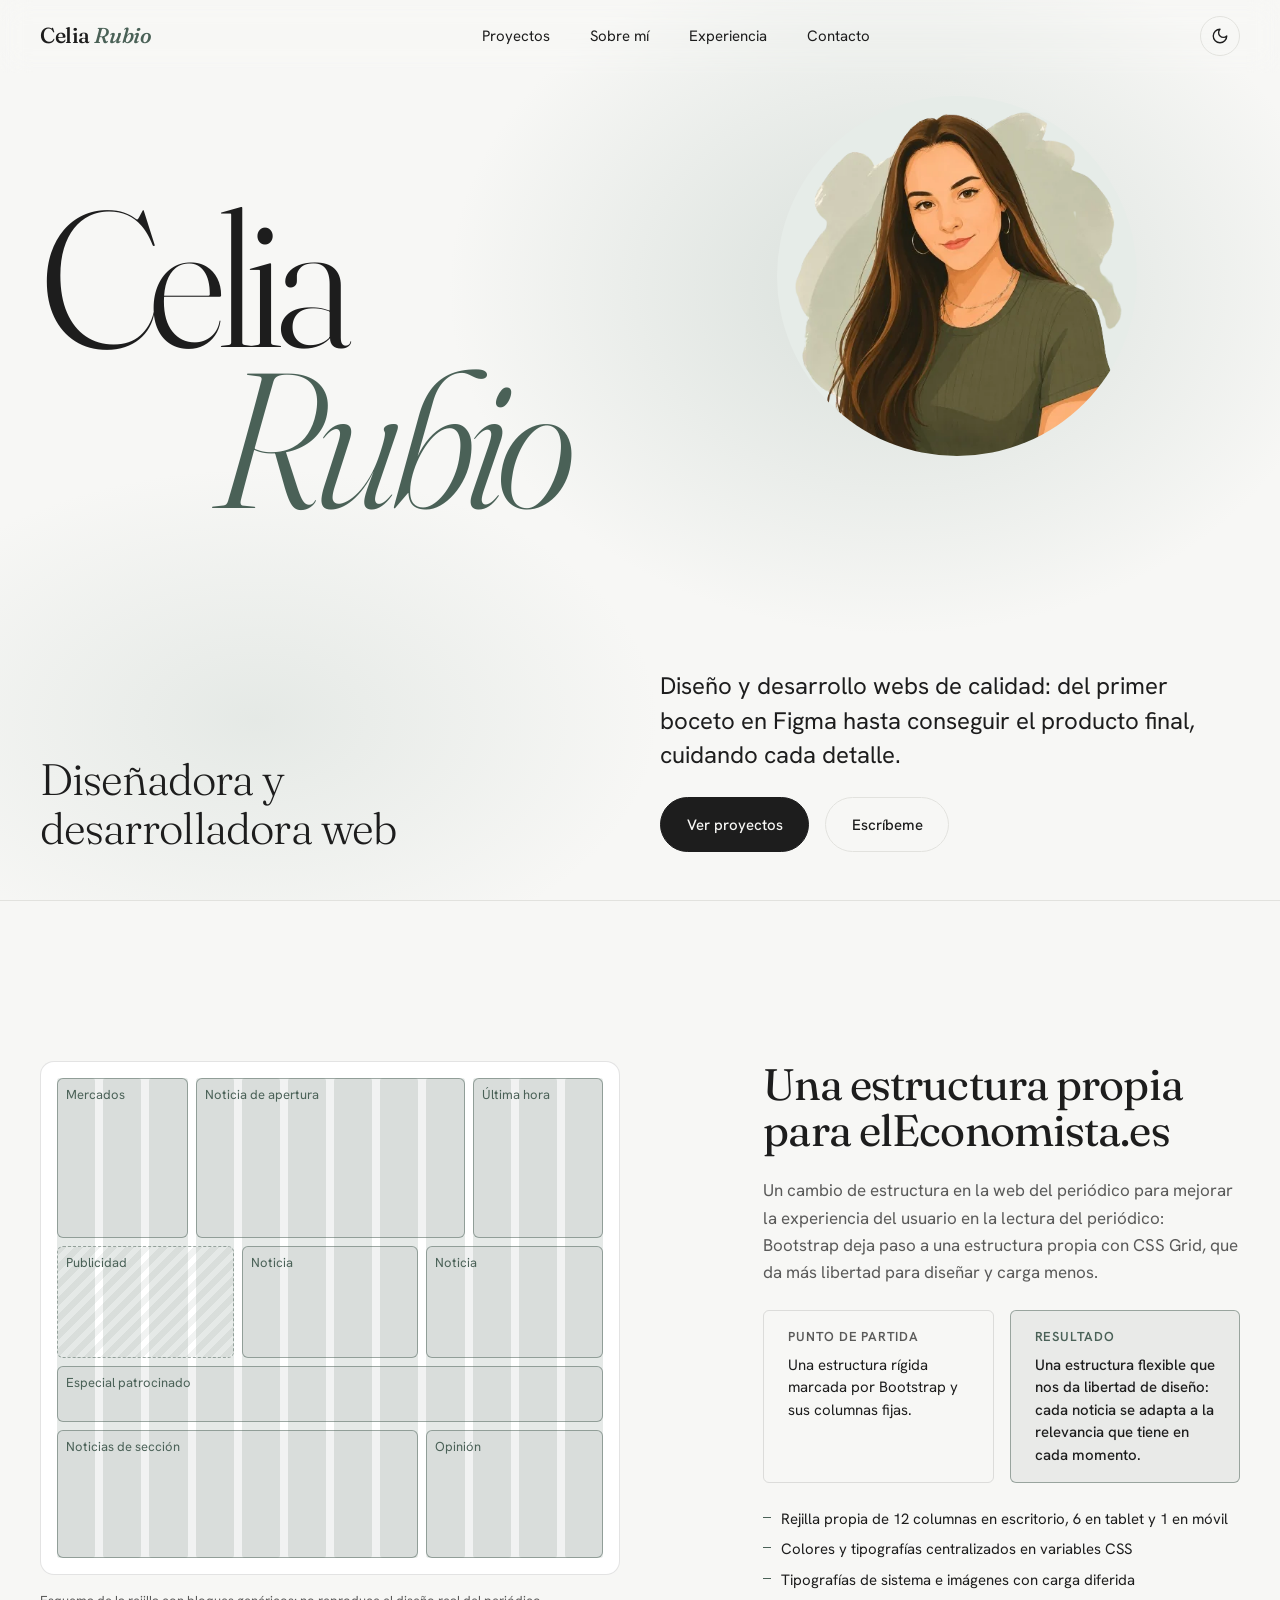
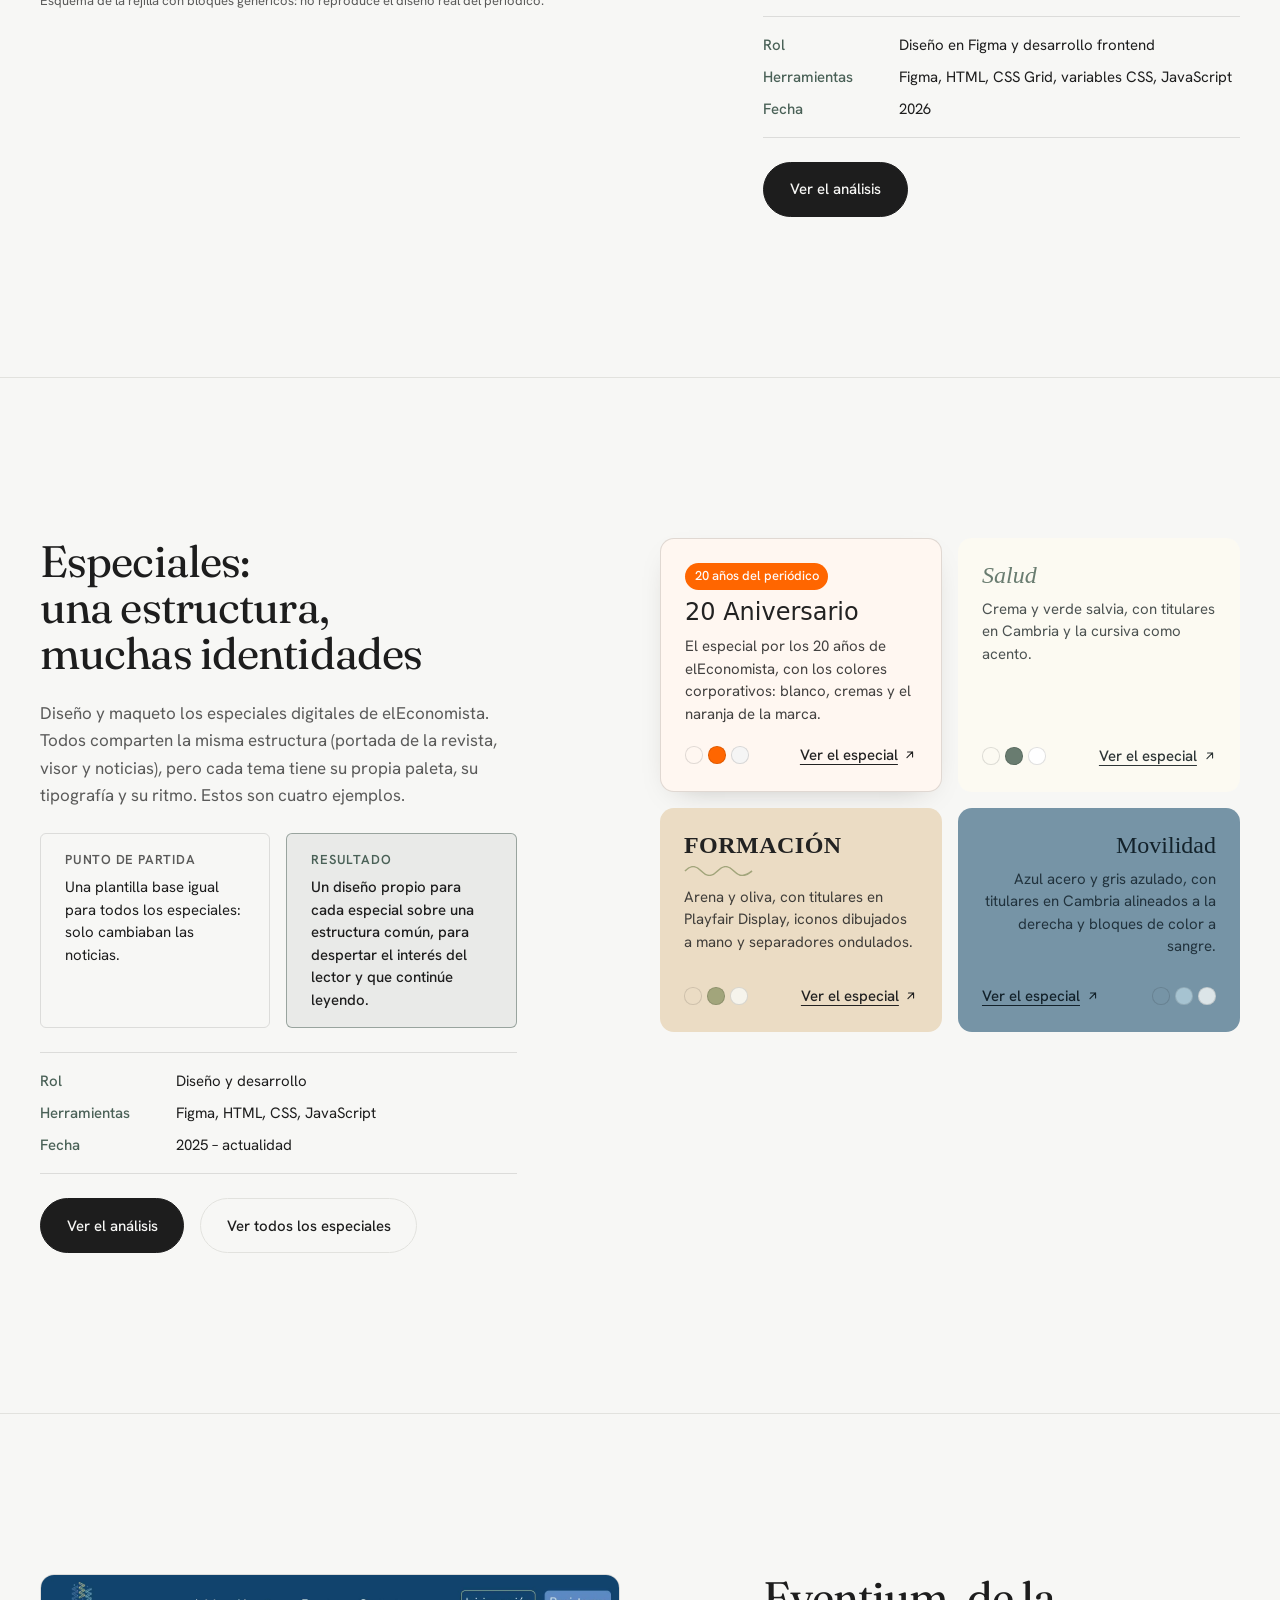
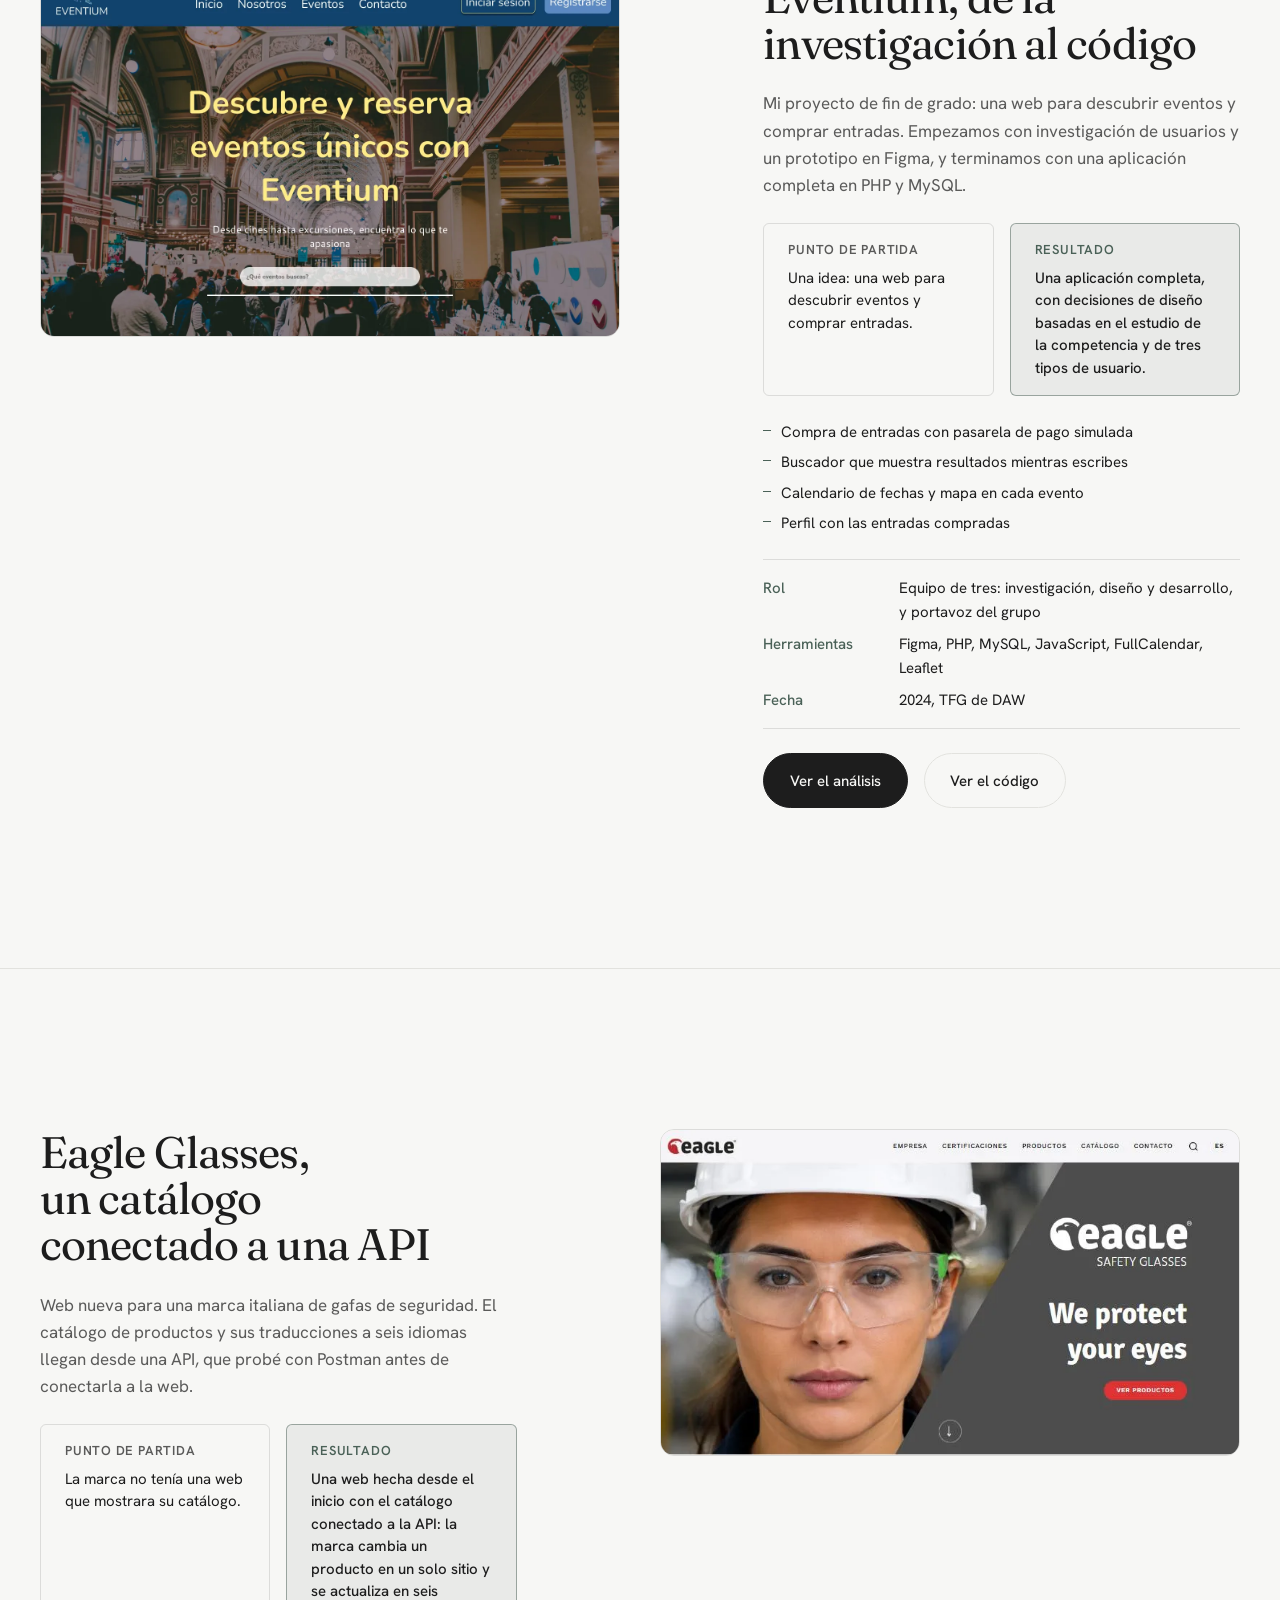
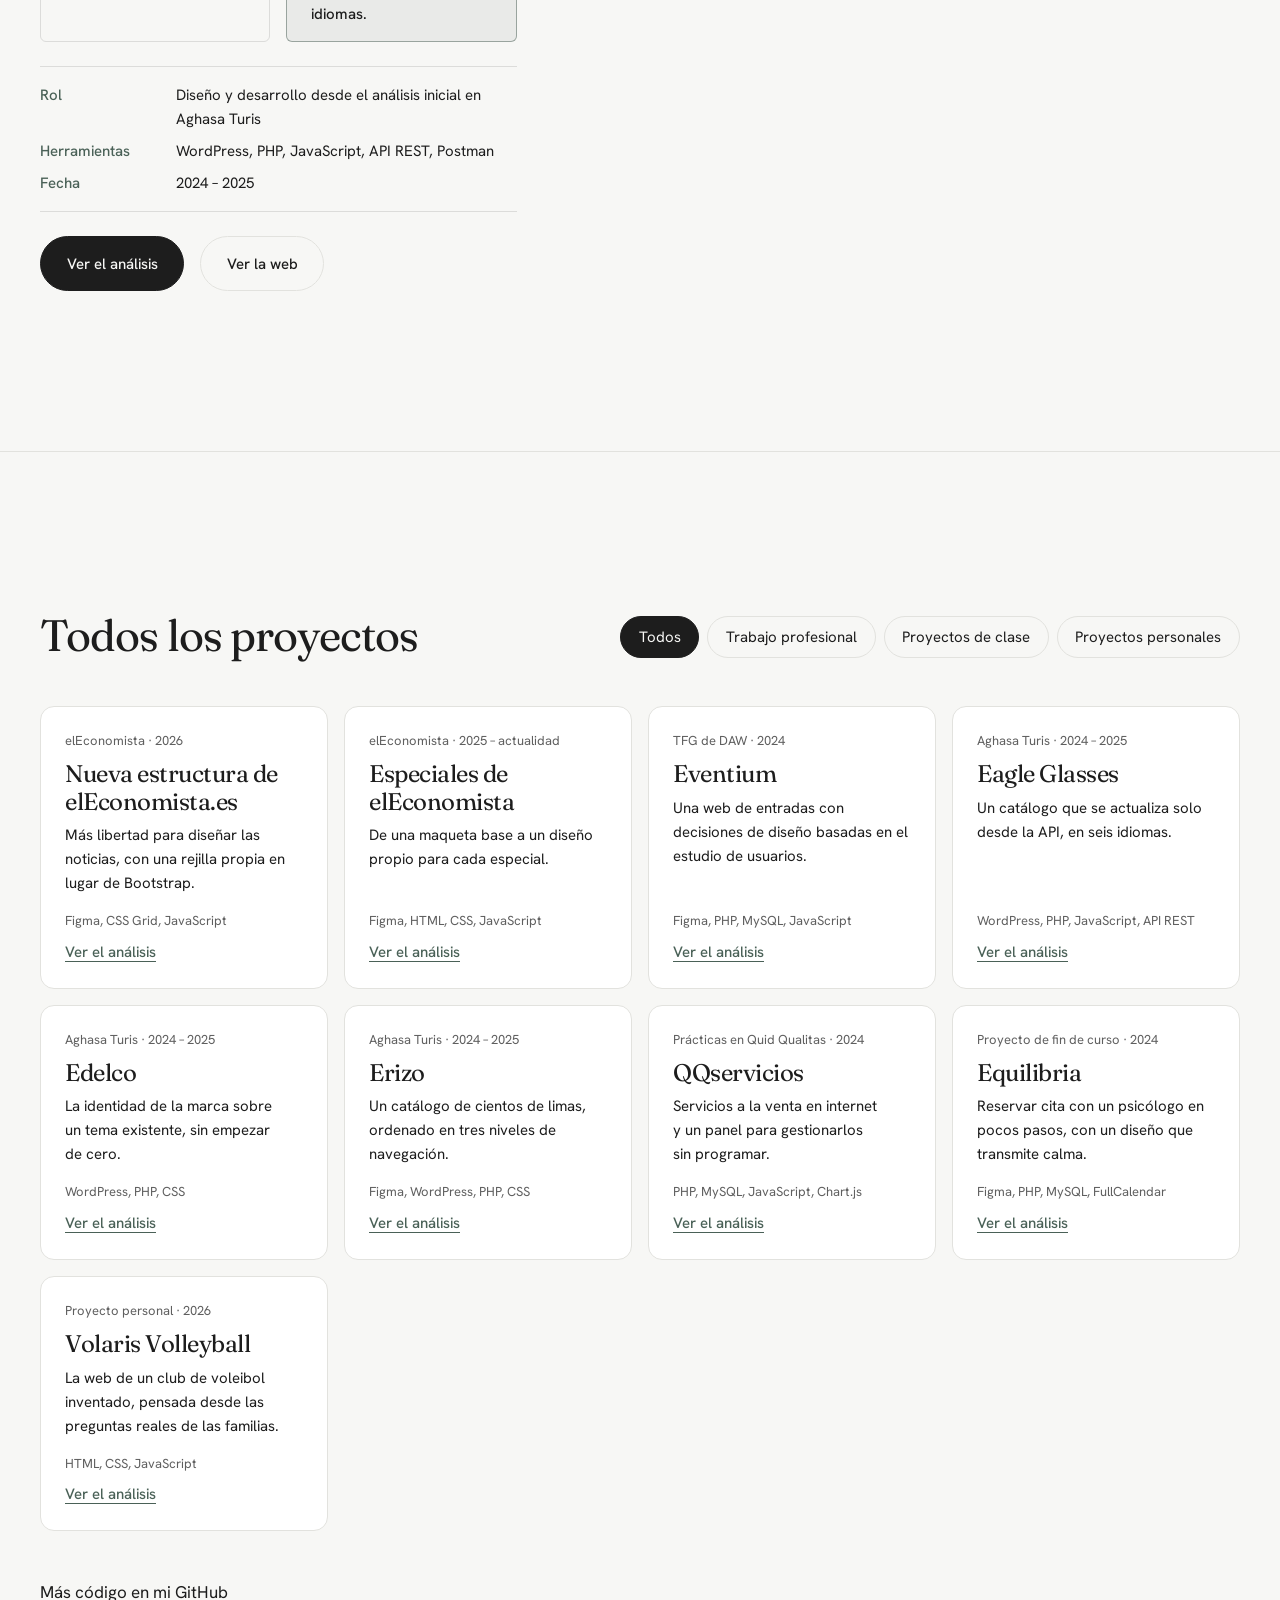
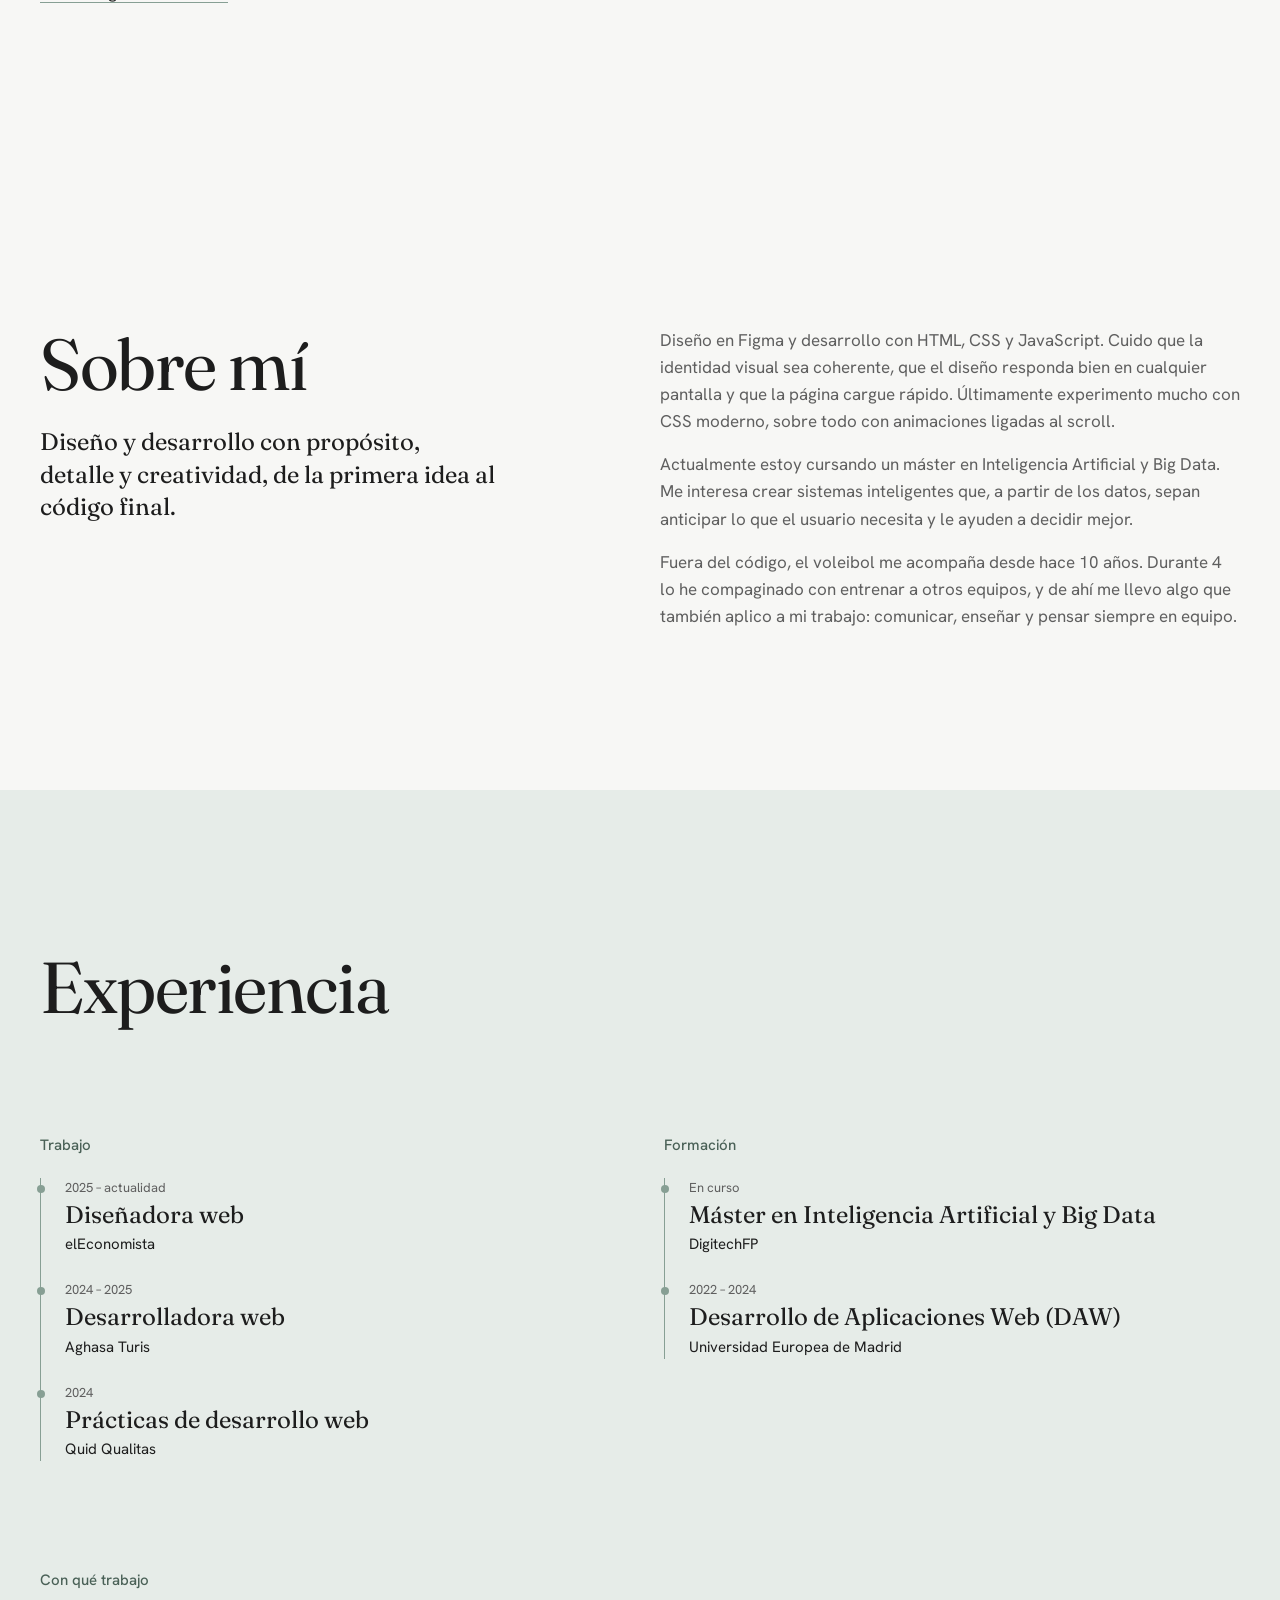
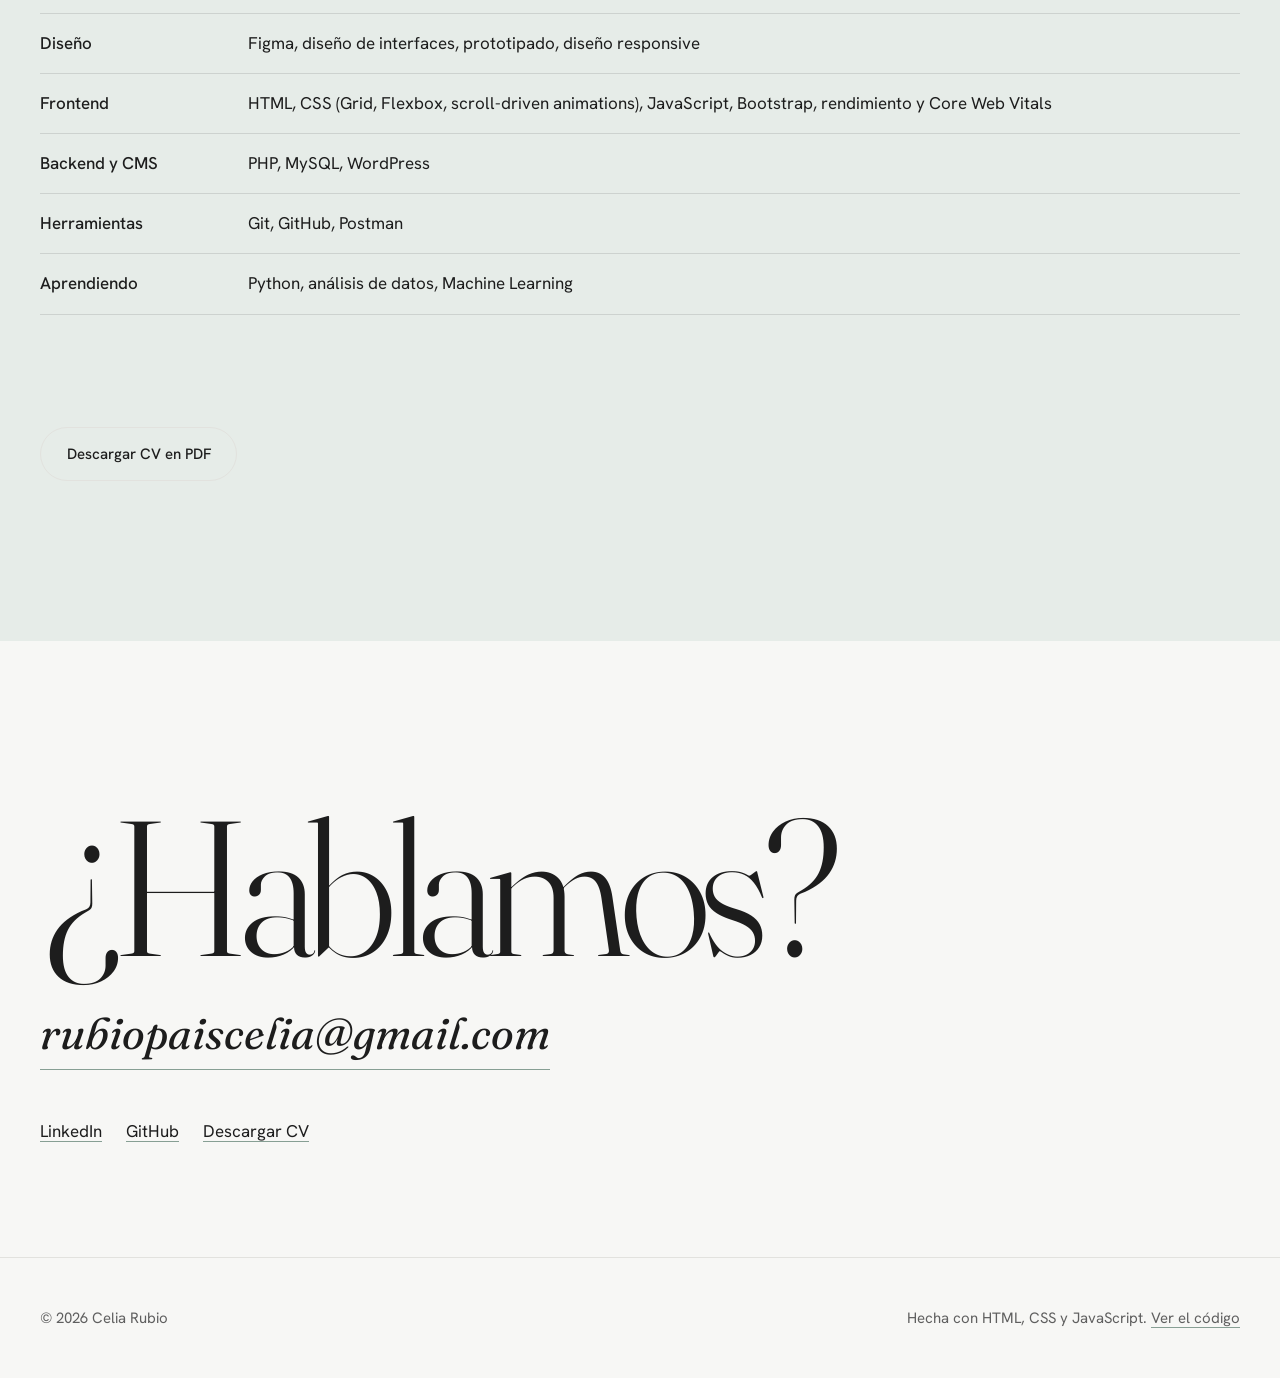
==== commit d7edd8e7: "actualizacion de textos" ====
--- a/index.html
+++ b/index.html
@@ -115,7 +115,8 @@
                 <div class="hero-intro">
 
                     <p class="hero-lead">
-                        Diseño y desarrollo webs de calidad: del primer boceto en Figma al código, cuidando cada
+                        Diseño y desarrollo webs de calidad: del primer boceto en Figma hasta conseguir el producto
+                        final, cuidando cada
                         detalle.
                     </p>
 
@@ -152,21 +153,23 @@
                         </h3>
 
                         <p>
-                            Un cambio de estructura en la web del periódico para mejorar cómo se ven las
-                            noticias: Bootstrap deja paso a una rejilla propia con CSS Grid, que da más libertad
+                            Un cambio de estructura en la web del periódico para mejorar la experiencia del usuario en
+                            la lectura del periódico: Bootstrap deja paso a una estructura propia con CSS Grid, que da
+                            más
+                            libertad
                             para diseñar y carga menos.
                         </p>
 
                         <dl class="impact">
                             <div class="impact-item">
                                 <dt>Punto de partida</dt>
-                                <dd>Teníamos que ajustarnos a las clases que ofrecía Bootstrap y a sus columnas fijas.
+                                <dd>Una estructura rígida marcada por Bootstrap y sus columnas fijas.
                                 </dd>
                             </div>
                             <div class="impact-item impact-item--result">
                                 <dt>Resultado</dt>
-                                <dd>Libertad para diseñar lo que de verdad necesitamos: cada noticia tiene el tamaño que
-                                    pide su importancia.</dd>
+                                <dd>Una estructura flexible que nos da libertad de diseño: cada noticia se adapta a la
+                                    relevancia que tiene en cada momento.</dd>
                             </div>
                         </dl>
 
@@ -258,12 +261,13 @@
                         <dl class="impact">
                             <div class="impact-item">
                                 <dt>Punto de partida</dt>
-                                <dd>Una maqueta base igual para todos los especiales: solo cambiaban las noticias.</dd>
+                                <dd>Una plantilla base igual para todos los especiales: solo cambiaban las noticias.
+                                </dd>
                             </div>
                             <div class="impact-item impact-item--result">
                                 <dt>Resultado</dt>
-                                <dd>Un diseño propio para cada especial sobre una estructura común, para que el lector
-                                    quiera seguir bajando.</dd>
+                                <dd>Un diseño propio para cada especial sobre una estructura común, para despertar el
+                                    interés del lector y que continúe leyendo.</dd>
                             </div>
                         </dl>
 
@@ -475,15 +479,15 @@
                             </div>
                             <div class="impact-item impact-item--result">
                                 <dt>Resultado</dt>
-                                <dd>Una web hecha desde cero con el catálogo conectado a la API: la marca cambia un
-                                    producto en un solo sitio y se actualiza en los seis idiomas.</dd>
+                                <dd>Una web hecha desde el inicio con el catálogo conectado a la API: la marca cambia un
+                                    producto en un solo sitio y se actualiza en seis idiomas.</dd>
                             </div>
                         </dl>
 
                         <dl class="feature-meta">
                             <div>
                                 <dt>Rol</dt>
-                                <dd>Diseño y desarrollo desde cero en Aghasa Turis</dd>
+                                <dd>Diseño y desarrollo desde el análisis inicial en Aghasa Turis</dd>
                             </div>
                             <div>
                                 <dt>Herramientas</dt>
@@ -674,16 +678,15 @@
                     </p>
 
                     <p>
-                        Ahora estoy cursando un máster en Inteligencia Artificial y Big Data, porque me interesa
-                        entender los datos que hay detrás de las interfaces.
+                        Actualmente estoy cursando un máster en Inteligencia Artificial y Big Data. Me interesa crear
+                        sistemas inteligentes que, a partir de los datos, sepan anticipar lo que el usuario necesita y
+                        le ayuden a decidir mejor.
                     </p>
 
                     <p>
-                        Fuera del código, el voleibol ha sido parte de mi vida durante más de diez años: primero
-                        como jugadora y, de 2021 a 2025, como entrenadora de equipos de categoría infantil,
-                        cadete y juvenil. Me ha enseñado
-                        a trabajar en equipo, a explicar las cosas con claridad y a decidir rápido qué va
-                        primero. Lo aplico igual cuando diseño una interfaz.
+                        Fuera del código, el voleibol me acompaña desde hace 10 años. Durante 4 lo he compaginado con
+                        entrenar a otros equipos, y de ahí me llevo algo que también aplico a mi trabajo: comunicar,
+                        enseñar y pensar siempre en equipo.
                     </p>
 
                 </div>
--- a/css/home.css
+++ b/css/home.css
@@ -7,9 +7,12 @@
 =========================== */
 
 .hero {
-
   --hero-glow: color-mix(in srgb, var(--color-primary-light) 38%, transparent);
-  --hero-glow-soft: color-mix(in srgb, var(--color-primary-light) 22%, transparent);
+  --hero-glow-soft: color-mix(
+    in srgb,
+    var(--color-primary-light) 22%,
+    transparent
+  );
 
   position: relative;
   isolation: isolate;
@@ -25,16 +28,32 @@
   inset: 0;
   z-index: -1;
   background:
-    radial-gradient(ellipse 50% 55% at 70% 32%, var(--hero-glow), transparent 70%),
-    radial-gradient(ellipse 45% 40% at 20% 80%, var(--hero-glow-soft), transparent 70%);
+    radial-gradient(
+      ellipse 50% 55% at 70% 32%,
+      var(--hero-glow),
+      transparent 70%
+    ),
+    radial-gradient(
+      ellipse 45% 40% at 20% 80%,
+      var(--hero-glow-soft),
+      transparent 70%
+    );
   animation: hero-glow 18s ease-in-out infinite alternate;
 }
 
 @media (max-width: 768px) {
   .hero::before {
     background:
-      radial-gradient(ellipse 80% 35% at 25% 25%, var(--hero-glow), transparent 70%),
-      radial-gradient(ellipse 70% 30% at 80% 80%, var(--hero-glow-soft), transparent 70%);
+      radial-gradient(
+        ellipse 80% 35% at 25% 25%,
+        var(--hero-glow),
+        transparent 70%
+      ),
+      radial-gradient(
+        ellipse 70% 30% at 80% 80%,
+        var(--hero-glow-soft),
+        transparent 70%
+      );
   }
 }
 
@@ -368,7 +387,7 @@
   padding: 0.2rem 0.6rem;
   border-radius: 999px;
   background: var(--s-accent);
-  color: #222222;
+  color: #fdfbfb;
   font-size: var(--fs-xs);
   font-weight: var(--fw-medium);
 }
@@ -416,7 +435,8 @@
   width: 4.5rem;
   height: 0.6rem;
   margin-top: 0.5rem;
-  background: url("data:image/svg+xml,%3Csvg xmlns='http://www.w3.org/2000/svg' viewBox='0 0 72 10'%3E%3Cpath d='M1 5c6-6 11-6 17 0s11 6 17 0 11-6 17 0 11 6 19 0' fill='none' stroke='%23a2a57b' stroke-width='1.6'/%3E%3C/svg%3E") no-repeat;
+  background: url("data:image/svg+xml,%3Csvg xmlns='http://www.w3.org/2000/svg' viewBox='0 0 72 10'%3E%3Cpath d='M1 5c6-6 11-6 17 0s11 6 17 0 11-6 17 0 11 6 19 0' fill='none' stroke='%23a2a57b' stroke-width='1.6'/%3E%3C/svg%3E")
+    no-repeat;
 }
 
 .special--movilidad {
@@ -736,7 +756,6 @@
     padding-top: var(--header-offset);
     padding-bottom: var(--space-lg);
   }
-
 }
 
 @media (min-width: 993px) and (max-height: 760px) {
